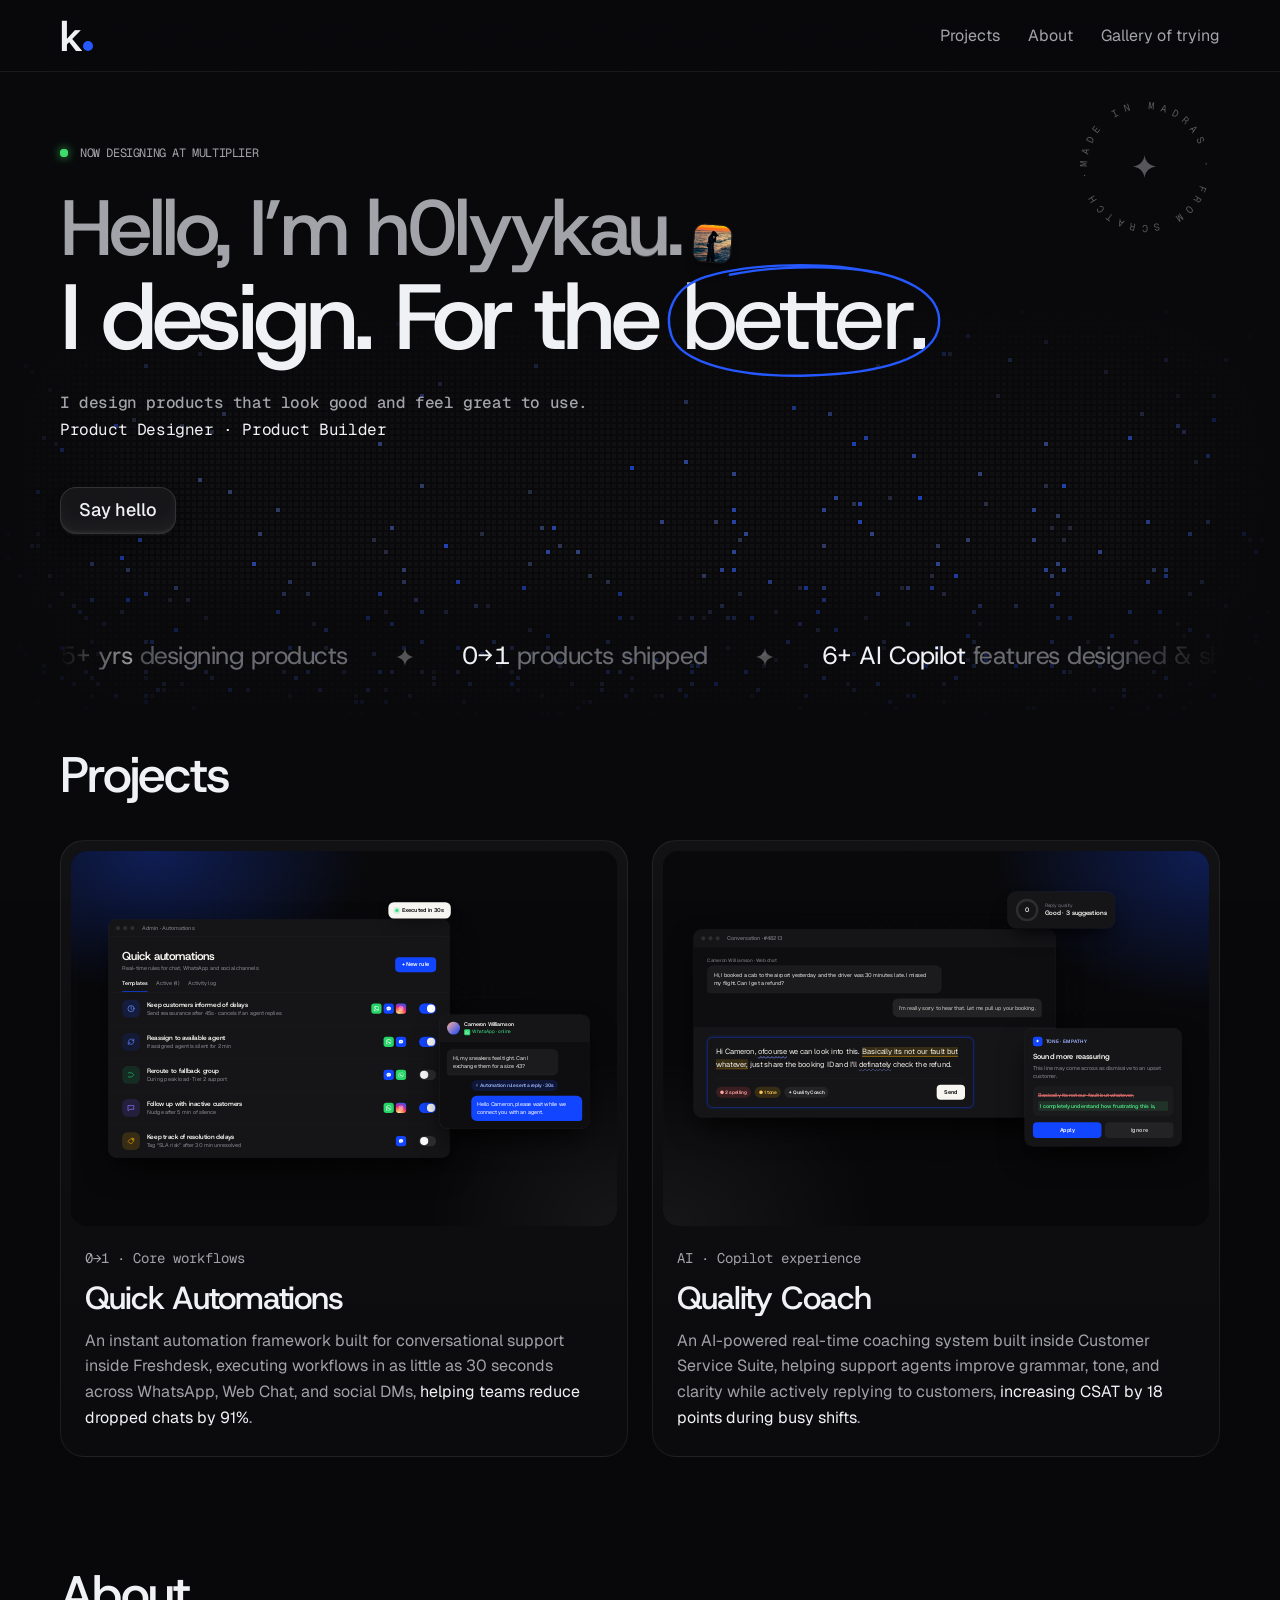
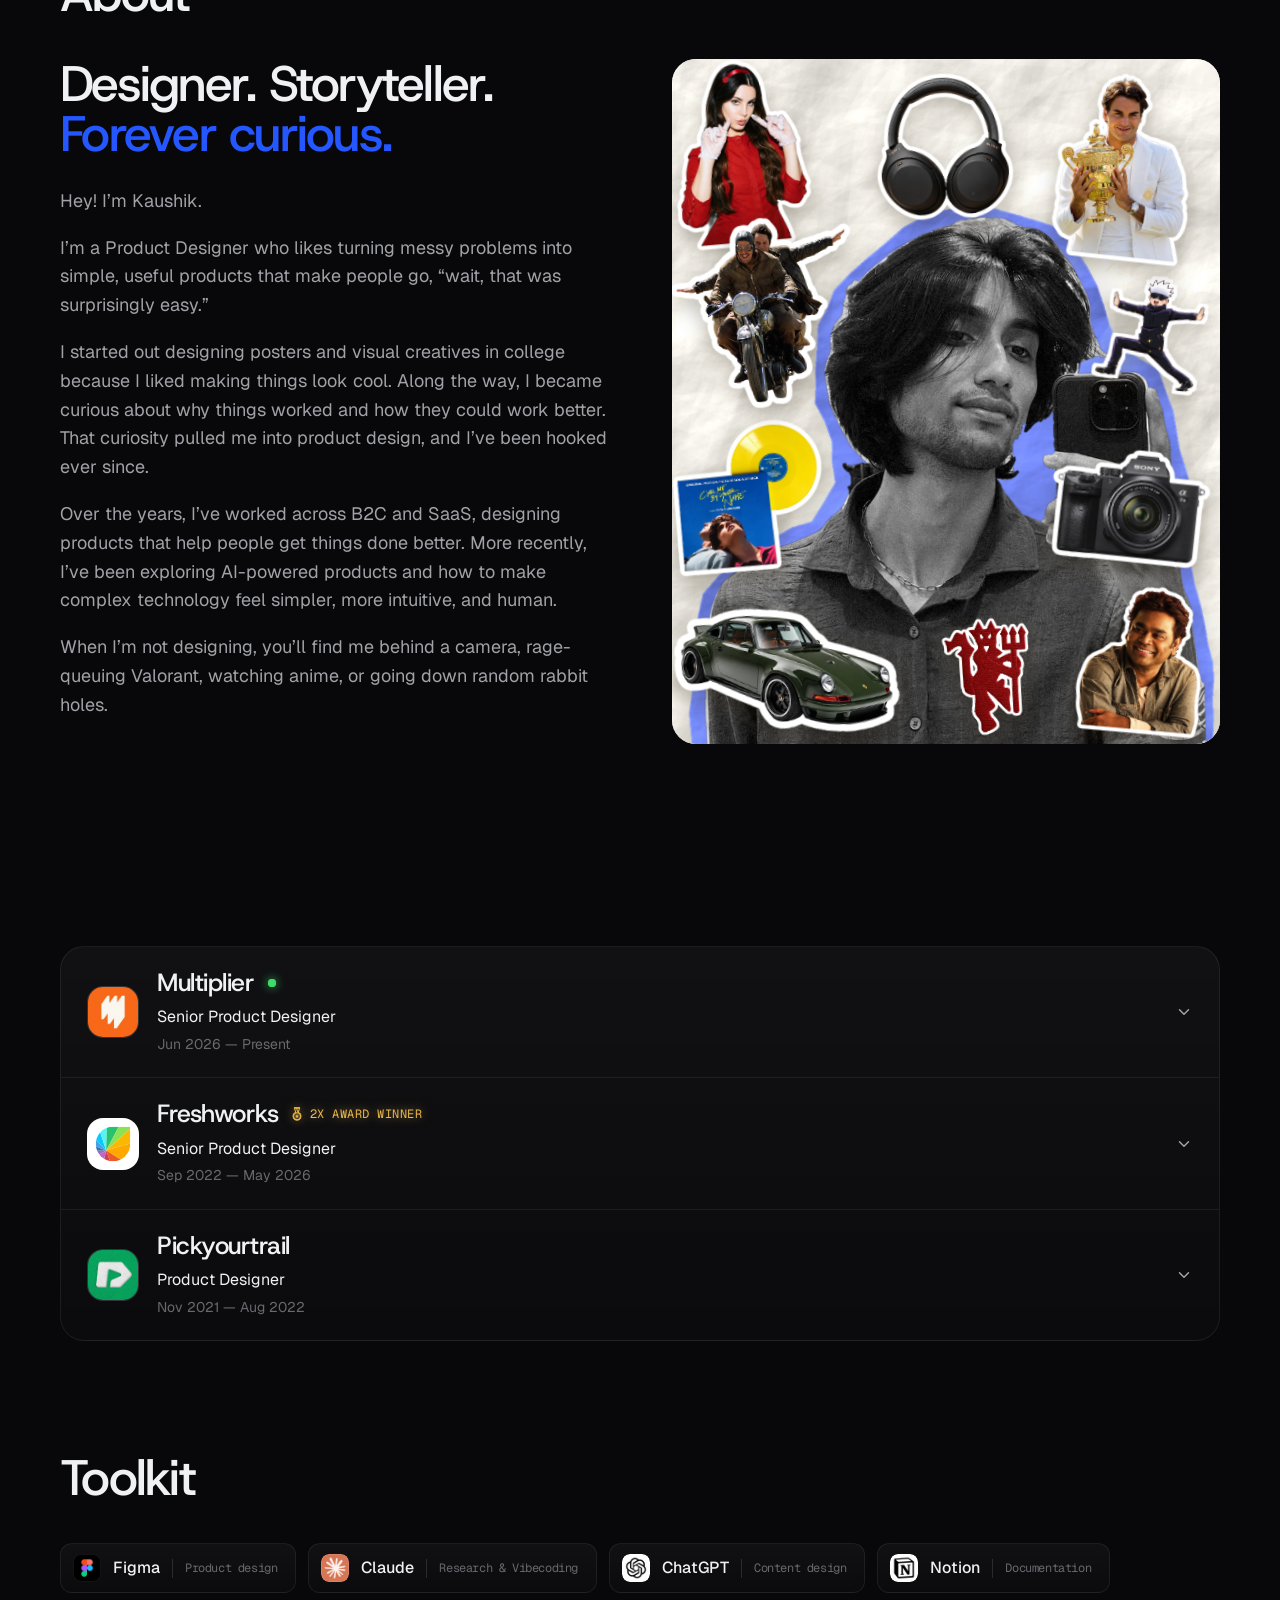
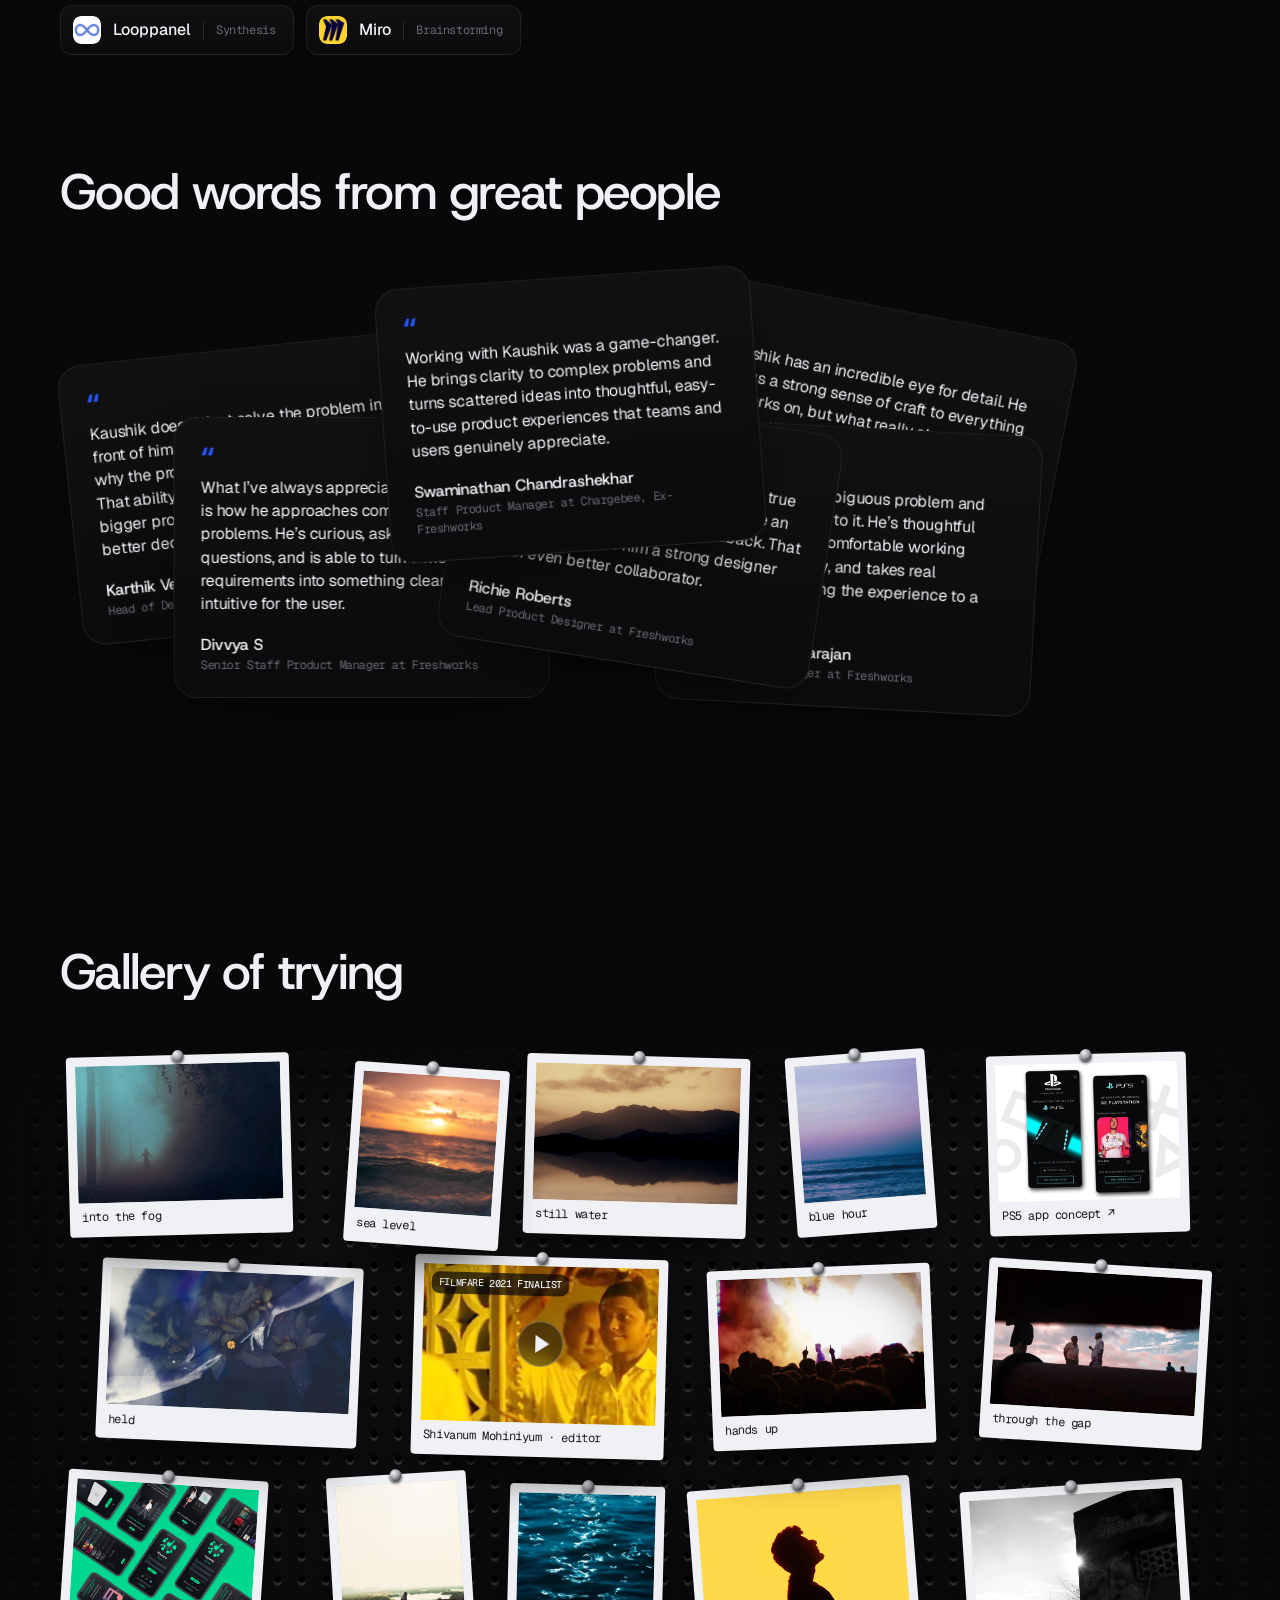
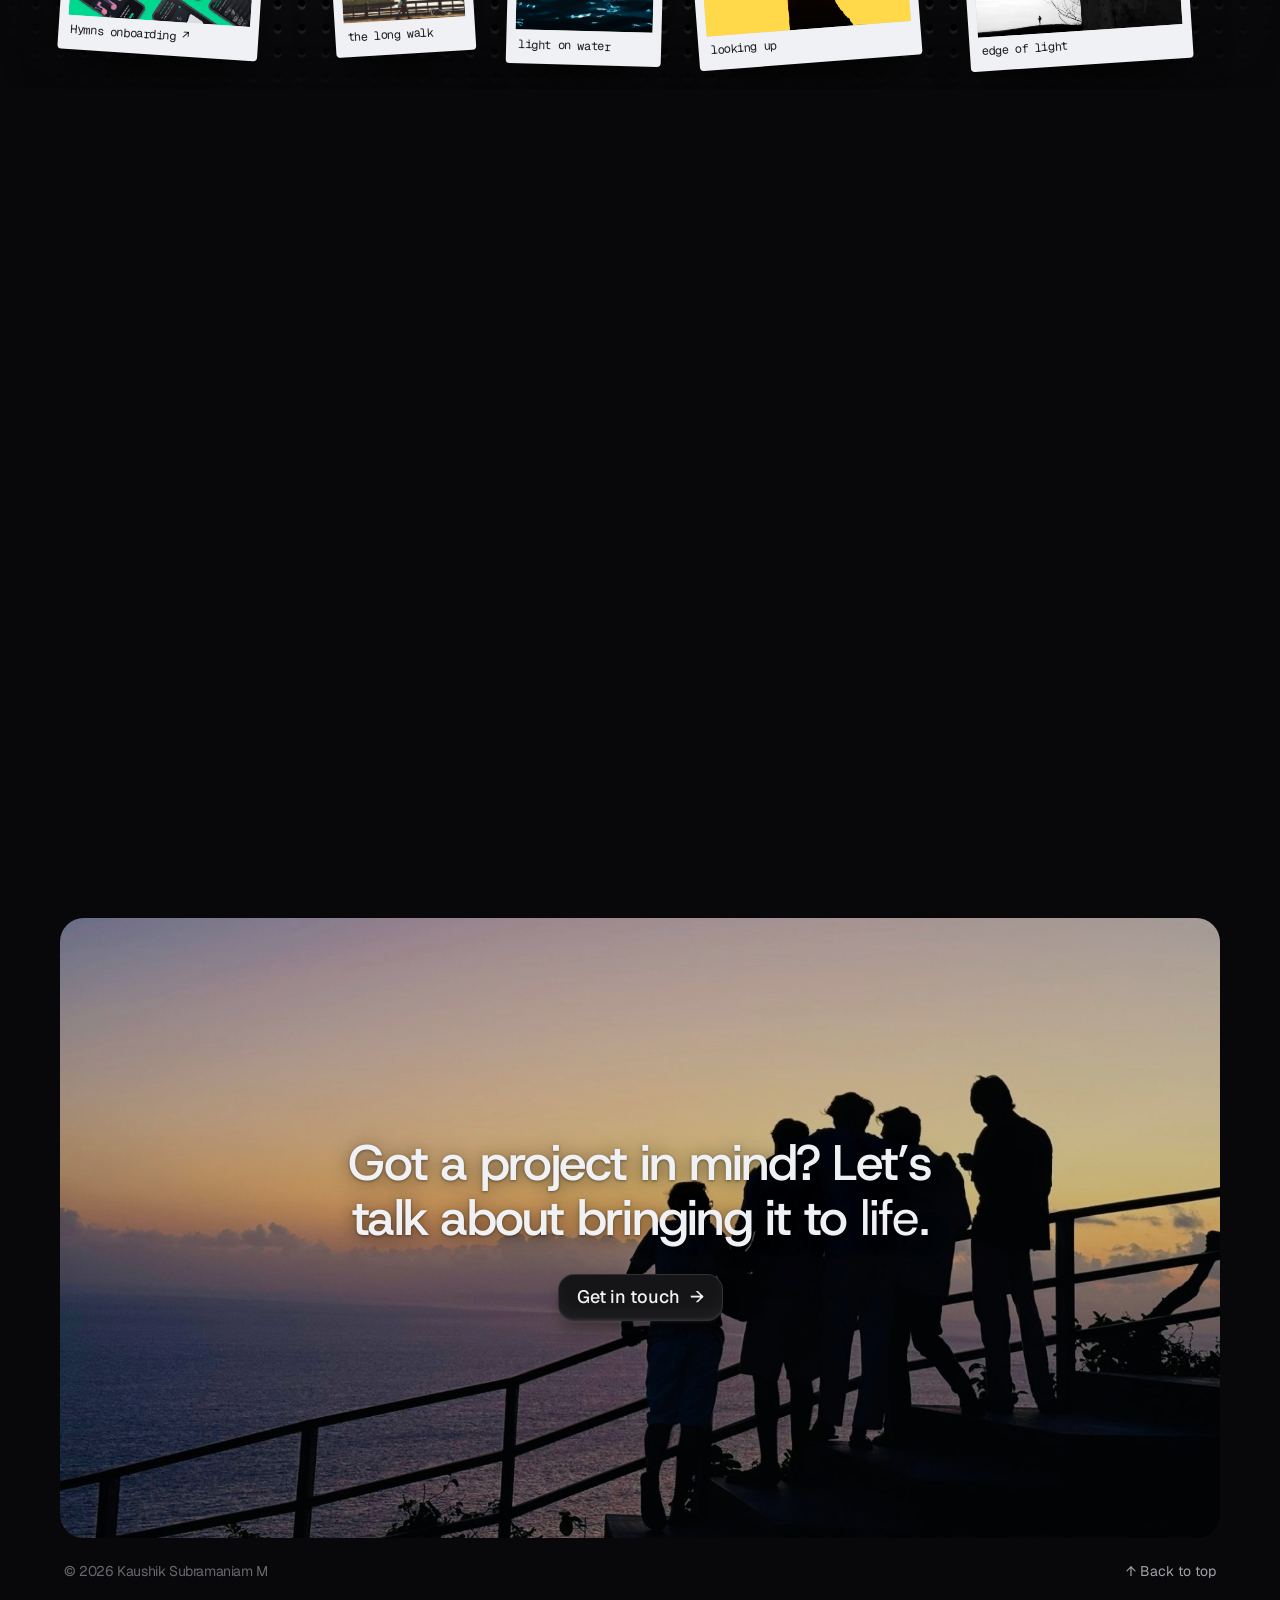
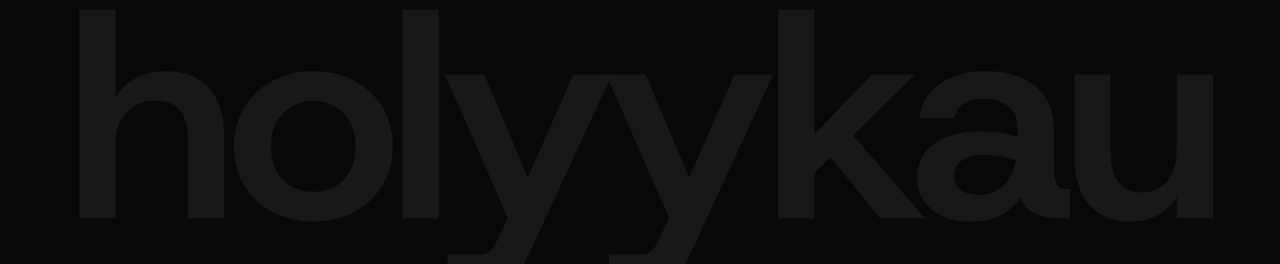
==== index.html @ 86b5a5a5 "Hero: "Product Designer · Product Builder" Co-Authored-By: Claude Opus 5.5 <noreply@anthropic.com> C" ====
<!doctype html><html lang="en"><head>
<meta charset="utf-8"><meta name="viewport" content="width=device-width,initial-scale=1"><meta name="color-scheme" content="dark">
<link rel="preconnect" href="https://fonts.googleapis.com"><link rel="preconnect" href="https://fonts.gstatic.com" crossorigin>
<link href="https://fonts.googleapis.com/css2?family=Host+Grotesk:ital,wght@0,300..800;1,300..800&family=Geist:wght@300..700&family=Geist+Mono:wght@400;500&family=Noto+Sans+Tamil:wght@500;600&display=swap" rel="stylesheet" media="print" onload="this.media='all'">
<link href="https://fonts.googleapis.com/css2?family=Oi&text=%E0%AE%B5%E0%AE%A3%E0%AE%95%E0%AF%8D%E0%AE%95%E0%AE%AE%E0%AF%8D&display=swap" rel="stylesheet" media="print" onload="this.media='all'">
<link href="https://fonts.googleapis.com/css2?family=Noto+Sans+JP:wght@500&text=%E3%81%93%E3%82%93%E3%81%AB%E3%81%A1%E3%81%AF&display=swap" rel="stylesheet" media="print" onload="this.media='all'">
<title>Kaushik Subramaniam · Product Designer</title>
<meta name="description" content="Kaushik Subramaniam, Senior Product Designer at Multiplier. I design for the better. Photographer on the side.">
<link rel="stylesheet" href="styles.css"></head><body>
<!--loader--><div class="loader" aria-hidden="true"><div class="lw"><i></i><span class="words"><span>Hello</span><span lang="fr">Bonjour</span><span lang="es">Hola</span><span lang="it">Ciao</span><span lang="ja">こんにちは</span><span lang="ta">வணக்கம்</span></span></div></div><!--/loader-->
<div class="shell">
<header class="nav"><div class="in"><a class="brand" href="index.html" aria-label="Kaushik, back to home"><span class="bk">k</span><span class="bd" aria-hidden="true"></span></a><nav class="links"><a href="index.html#work">Projects</a><a href="index.html#about">About</a><a href="#trying">Gallery of trying</a></nav></div></header>
<main>
<section class="art" style="padding-top:72px">
  <canvas class="led" aria-hidden="true"></canvas>
  <div class="badge" aria-hidden="true"><svg viewBox="0 0 150 150"><defs><path id="c" d="M75,75 m-58,0 a58,58 0 1,1 116,0 a58,58 0 1,1 -116,0"/></defs><text><textPath href="#c" textLength="358" lengthAdjust="spacing">made in madras · from scratch · </textPath></text></svg><span class="star"><svg class="i-star" viewBox="0 0 24 24" aria-hidden="true"><path d="M12 0C12.6 6.6 17.4 11.4 24 12 17.4 12.6 12.6 17.4 12 24 11.4 17.4 6.6 12.6 0 12 6.6 11.4 11.4 6.6 12 0Z"/></svg></span></div>
  <div class="mono rv nowat" style="margin-bottom:28px;display:flex;align-items:center;gap:10px"><span class="hero" style="all:unset"><span class="livedot" aria-hidden="true"><i></i></span></span>Now designing at Multiplier</div>
  <h1 class="rv"><span>Hello, I’m <x-slot class="slot" data-alt="h0lyykau">Kaushik</x-slot>.<a class="me-link" href="#about" aria-label="About Kaushik"><img class="me" src="assets/me-sq.jpg" alt="Kaushik photographing a sunset at the beach" width="120" height="120"></a></span><span class="l2">I design. For the <em>better.<svg class="loop" viewBox="0 0 300 120" preserveAspectRatio="none" aria-hidden="true"><path class="lp" d="M226 14 C 180 4, 96 4, 46 18 C 12 28, 2 52, 10 74 C 20 100, 80 114, 156 112 C 232 110, 290 96, 294 64 C 298 34, 256 14, 196 10 C 150 7, 104 10, 72 16" fill="none" stroke="#2457FF" stroke-width="2.4" stroke-linecap="round" vector-effect="non-scaling-stroke"/></svg></em></span></h1>
  <div class="blurb rv"><p>I design products that look good and feel great to use.<br><b>Product Designer · Product Builder</b></p>
  <div class="cta"><span class="snake-wrap"><a class="btn primary" href="https://mail.google.com/mail/?view=cm&amp;fs=1&amp;to=kaushiksubramaniam6@gmail.com" target="_blank" rel="noopener" data-snake="always up for good conversations ☕️ ">Say hello</a></span></div></div>
</section>
<div class="marq" aria-hidden="true"><div><span><i>5+ yrs</i> designing products</span><b><svg class="i-star" viewBox="0 0 24 24" aria-hidden="true"><path d="M12 0C12.6 6.6 17.4 11.4 24 12 17.4 12.6 12.6 17.4 12 24 11.4 17.4 6.6 12.6 0 12 6.6 11.4 11.4 6.6 12 0Z"/></svg></b><span><i>0→1</i> products shipped</span><b><svg class="i-star" viewBox="0 0 24 24" aria-hidden="true"><path d="M12 0C12.6 6.6 17.4 11.4 24 12 17.4 12.6 12.6 17.4 12 24 11.4 17.4 6.6 12.6 0 12 6.6 11.4 11.4 6.6 12 0Z"/></svg></b><span><i>6+ AI Copilot</i> features designed &amp; shipped</span><b><svg class="i-star" viewBox="0 0 24 24" aria-hidden="true"><path d="M12 0C12.6 6.6 17.4 11.4 24 12 17.4 12.6 12.6 17.4 12 24 11.4 17.4 6.6 12.6 0 12 6.6 11.4 11.4 6.6 12 0Z"/></svg></b><span><i>Human-centered</i> product design</span><b><svg class="i-star" viewBox="0 0 24 24" aria-hidden="true"><path d="M12 0C12.6 6.6 17.4 11.4 24 12 17.4 12.6 12.6 17.4 12 24 11.4 17.4 6.6 12.6 0 12 6.6 11.4 11.4 6.6 12 0Z"/></svg></b><span><i>AI-powered</i> experiences</span><b><svg class="i-star" viewBox="0 0 24 24" aria-hidden="true"><path d="M12 0C12.6 6.6 17.4 11.4 24 12 17.4 12.6 12.6 17.4 12 24 11.4 17.4 6.6 12.6 0 12 6.6 11.4 11.4 6.6 12 0Z"/></svg></b><span><i>B2B SaaS &amp; B2C</i> products</span><b><svg class="i-star" viewBox="0 0 24 24" aria-hidden="true"><path d="M12 0C12.6 6.6 17.4 11.4 24 12 17.4 12.6 12.6 17.4 12 24 11.4 17.4 6.6 12.6 0 12 6.6 11.4 11.4 6.6 12 0Z"/></svg></b><span><i>2× recognised</i> for exceptional work</span><b><svg class="i-star" viewBox="0 0 24 24" aria-hidden="true"><path d="M12 0C12.6 6.6 17.4 11.4 24 12 17.4 12.6 12.6 17.4 12 24 11.4 17.4 6.6 12.6 0 12 6.6 11.4 11.4 6.6 12 0Z"/></svg></b><span><i>5+ yrs</i> designing products</span><b><svg class="i-star" viewBox="0 0 24 24" aria-hidden="true"><path d="M12 0C12.6 6.6 17.4 11.4 24 12 17.4 12.6 12.6 17.4 12 24 11.4 17.4 6.6 12.6 0 12 6.6 11.4 11.4 6.6 12 0Z"/></svg></b><span><i>0→1</i> products shipped</span><b><svg class="i-star" viewBox="0 0 24 24" aria-hidden="true"><path d="M12 0C12.6 6.6 17.4 11.4 24 12 17.4 12.6 12.6 17.4 12 24 11.4 17.4 6.6 12.6 0 12 6.6 11.4 11.4 6.6 12 0Z"/></svg></b><span><i>6+ AI Copilot</i> features designed &amp; shipped</span><b><svg class="i-star" viewBox="0 0 24 24" aria-hidden="true"><path d="M12 0C12.6 6.6 17.4 11.4 24 12 17.4 12.6 12.6 17.4 12 24 11.4 17.4 6.6 12.6 0 12 6.6 11.4 11.4 6.6 12 0Z"/></svg></b><span><i>Human-centered</i> product design</span><b><svg class="i-star" viewBox="0 0 24 24" aria-hidden="true"><path d="M12 0C12.6 6.6 17.4 11.4 24 12 17.4 12.6 12.6 17.4 12 24 11.4 17.4 6.6 12.6 0 12 6.6 11.4 11.4 6.6 12 0Z"/></svg></b><span><i>AI-powered</i> experiences</span><b><svg class="i-star" viewBox="0 0 24 24" aria-hidden="true"><path d="M12 0C12.6 6.6 17.4 11.4 24 12 17.4 12.6 12.6 17.4 12 24 11.4 17.4 6.6 12.6 0 12 6.6 11.4 11.4 6.6 12 0Z"/></svg></b><span><i>B2B SaaS &amp; B2C</i> products</span><b><svg class="i-star" viewBox="0 0 24 24" aria-hidden="true"><path d="M12 0C12.6 6.6 17.4 11.4 24 12 17.4 12.6 12.6 17.4 12 24 11.4 17.4 6.6 12.6 0 12 6.6 11.4 11.4 6.6 12 0Z"/></svg></b><span><i>2× recognised</i> for exceptional work</span><b><svg class="i-star" viewBox="0 0 24 24" aria-hidden="true"><path d="M12 0C12.6 6.6 17.4 11.4 24 12 17.4 12.6 12.6 17.4 12 24 11.4 17.4 6.6 12.6 0 12 6.6 11.4 11.4 6.6 12 0Z"/></svg></b></div></div>

<section id="work">
  <div class="lab rv"><h2>Projects</h2></div>
  <div class="work">
    <a class="pc rv" href="work/quick-automations.html">
      <span class="pc-img"><span class="cv cv-qa" role="img" aria-label="Quick Automations: an automation switches on and replies to a WhatsApp customer in 30 seconds"><span class="cv-st"><span class="cv-dots"></span><span class="cv-win cv-main"><span class="cv-tb"><i></i><i></i><i></i><em>Admin · Automations</em></span><span class="cv-hd"><span><b class="cv-h1">Quick automations</b><small>Real-time rules for chat, WhatsApp and social channels</small></span><span class="cv-btn">+ New rule</span></span><span class="cv-tabs"><b>Templates</b><em>Active (4)</em><em>Activity log</em></span><span class="cv-row" style="--i:0"><span class="cv-ic" style="background:rgba(var(--cv-blue-41-rgb),var(--o16))"><svg viewBox="0 0 24 24" fill="none" stroke="#6f8cff" stroke-width="2" stroke-linecap="round" stroke-linejoin="round"><circle cx="12" cy="12" r="9"/><path d="M12 7v5l3 2"/></svg></span><span class="cv-t"><b>Keep customers informed of delays</b><small>Send reassurance after 45s · cancels if an agent replies</small></span><span class="cv-ch"><i style="background:var(--cv-green-75)"><svg viewBox="0 0 24 24" fill="#fff"><path d="M17.472 14.382c-.297-.149-1.758-.867-2.03-.967-.273-.099-.471-.148-.67.15-.197.297-.767.966-.94 1.164-.173.199-.347.223-.644.075-.297-.15-1.255-.463-2.39-1.475-.883-.788-1.48-1.761-1.653-2.059-.173-.297-.018-.458.13-.606.134-.133.298-.347.446-.52.149-.174.198-.298.298-.497.099-.198.05-.371-.025-.52-.075-.149-.669-1.612-.916-2.207-.242-.579-.487-.5-.669-.51-.173-.008-.371-.01-.57-.01-.198 0-.52.074-.792.372-.272.297-1.04 1.016-1.04 2.479 0 1.462 1.065 2.875 1.213 3.074.149.198 2.096 3.2 5.077 4.487.709.306 1.262.489 1.694.625.712.227 1.36.195 1.871.118.571-.085 1.758-.719 2.006-1.413.248-.694.248-1.289.173-1.413-.074-.124-.272-.198-.57-.347m-5.421 7.403h-.004a9.87 9.87 0 0 1-5.031-1.378l-.361-.214-3.741.982.998-3.648-.235-.374a9.86 9.86 0 0 1-1.51-5.26c.001-5.45 4.436-9.884 9.888-9.884 2.64 0 5.122 1.03 6.988 2.898a9.825 9.825 0 0 1 2.893 6.994c-.003 5.45-4.437 9.884-9.885 9.884m8.413-18.297A11.815 11.815 0 0 0 12.05 0C5.495 0 .16 5.335.157 11.892c0 2.096.547 4.142 1.588 5.945L.057 24l6.305-1.654a11.882 11.882 0 0 0 5.683 1.448h.005c6.554 0 11.89-5.335 11.893-11.893a11.821 11.821 0 0 0-3.48-8.413Z"/></svg></i><i style="background:var(--cv-blue-41)"><svg viewBox="0 0 24 24" fill="#fff"><path d="M12 3C6.5 3 2 6.8 2 11.5c0 2.5 1.3 4.8 3.4 6.3L4.6 21l3.8-1.9c1.1.3 2.3.5 3.6.5 5.5 0 10-3.8 10-8.6S17.5 3 12 3Z"/><circle cx="8" cy="11.5" r="1.3" fill="#1245ff"/><circle cx="12" cy="11.5" r="1.3" fill="#1245ff"/><circle cx="16" cy="11.5" r="1.3" fill="#1245ff"/></svg></i><i style="background:var(--cv-instagram)"><svg viewBox="0 0 24 24" fill="none" stroke="#fff" stroke-width="2.2"><rect x="3.5" y="3.5" width="17" height="17" rx="5"/><circle cx="12" cy="12" r="4"/><circle cx="17.3" cy="6.7" r="1.1" fill="#fff" stroke="none"/></svg></i></span><span class="cv-sw go"></span></span><span class="cv-row" style="--i:1"><span class="cv-ic" style="background:rgba(var(--cv-blue-41-rgb),var(--o12))"><svg viewBox="0 0 24 24" fill="none" stroke="#5b7cff" stroke-width="2" stroke-linecap="round" stroke-linejoin="round"><path d="M4 12a8 8 0 0 1 14-5l2 2M20 12a8 8 0 0 1-14 5l-2-2"/><path d="M20 4v5h-5M4 20v-5h5"/></svg></span><span class="cv-t"><b>Reassign to available agent</b><small>If assigned agent is silent for 2 min</small></span><span class="cv-ch"><i style="background:var(--cv-green-75)"><svg viewBox="0 0 24 24" fill="#fff"><path d="M17.472 14.382c-.297-.149-1.758-.867-2.03-.967-.273-.099-.471-.148-.67.15-.197.297-.767.966-.94 1.164-.173.199-.347.223-.644.075-.297-.15-1.255-.463-2.39-1.475-.883-.788-1.48-1.761-1.653-2.059-.173-.297-.018-.458.13-.606.134-.133.298-.347.446-.52.149-.174.198-.298.298-.497.099-.198.05-.371-.025-.52-.075-.149-.669-1.612-.916-2.207-.242-.579-.487-.5-.669-.51-.173-.008-.371-.01-.57-.01-.198 0-.52.074-.792.372-.272.297-1.04 1.016-1.04 2.479 0 1.462 1.065 2.875 1.213 3.074.149.198 2.096 3.2 5.077 4.487.709.306 1.262.489 1.694.625.712.227 1.36.195 1.871.118.571-.085 1.758-.719 2.006-1.413.248-.694.248-1.289.173-1.413-.074-.124-.272-.198-.57-.347m-5.421 7.403h-.004a9.87 9.87 0 0 1-5.031-1.378l-.361-.214-3.741.982.998-3.648-.235-.374a9.86 9.86 0 0 1-1.51-5.26c.001-5.45 4.436-9.884 9.888-9.884 2.64 0 5.122 1.03 6.988 2.898a9.825 9.825 0 0 1 2.893 6.994c-.003 5.45-4.437 9.884-9.885 9.884m8.413-18.297A11.815 11.815 0 0 0 12.05 0C5.495 0 .16 5.335.157 11.892c0 2.096.547 4.142 1.588 5.945L.057 24l6.305-1.654a11.882 11.882 0 0 0 5.683 1.448h.005c6.554 0 11.89-5.335 11.893-11.893a11.821 11.821 0 0 0-3.48-8.413Z"/></svg></i><i style="background:var(--cv-blue-41)"><svg viewBox="0 0 24 24" fill="#fff"><path d="M12 3C6.5 3 2 6.8 2 11.5c0 2.5 1.3 4.8 3.4 6.3L4.6 21l3.8-1.9c1.1.3 2.3.5 3.6.5 5.5 0 10-3.8 10-8.6S17.5 3 12 3Z"/><circle cx="8" cy="11.5" r="1.3" fill="#1245ff"/><circle cx="12" cy="11.5" r="1.3" fill="#1245ff"/><circle cx="16" cy="11.5" r="1.3" fill="#1245ff"/></svg></i></span><span class="cv-sw "></span></span><span class="cv-row" style="--i:2"><span class="cv-ic" style="background:rgba(var(--cv-green-58-rgb),var(--o16))"><svg viewBox="0 0 24 24" fill="none" stroke="#22b573" stroke-width="2" stroke-linecap="round" stroke-linejoin="round"><path d="M4 6h10l6 6-6 6H4"/></svg></span><span class="cv-t"><b>Reroute to fallback group</b><small>During peak load · Tier 2 support</small></span><span class="cv-ch"><i style="background:var(--cv-blue-41)"><svg viewBox="0 0 24 24" fill="#fff"><path d="M12 3C6.5 3 2 6.8 2 11.5c0 2.5 1.3 4.8 3.4 6.3L4.6 21l3.8-1.9c1.1.3 2.3.5 3.6.5 5.5 0 10-3.8 10-8.6S17.5 3 12 3Z"/><circle cx="8" cy="11.5" r="1.3" fill="#1245ff"/><circle cx="12" cy="11.5" r="1.3" fill="#1245ff"/><circle cx="16" cy="11.5" r="1.3" fill="#1245ff"/></svg></i><i style="background:var(--cv-green-75)"><svg viewBox="0 0 24 24" fill="#fff"><path d="M17.472 14.382c-.297-.149-1.758-.867-2.03-.967-.273-.099-.471-.148-.67.15-.197.297-.767.966-.94 1.164-.173.199-.347.223-.644.075-.297-.15-1.255-.463-2.39-1.475-.883-.788-1.48-1.761-1.653-2.059-.173-.297-.018-.458.13-.606.134-.133.298-.347.446-.52.149-.174.198-.298.298-.497.099-.198.05-.371-.025-.52-.075-.149-.669-1.612-.916-2.207-.242-.579-.487-.5-.669-.51-.173-.008-.371-.01-.57-.01-.198 0-.52.074-.792.372-.272.297-1.04 1.016-1.04 2.479 0 1.462 1.065 2.875 1.213 3.074.149.198 2.096 3.2 5.077 4.487.709.306 1.262.489 1.694.625.712.227 1.36.195 1.871.118.571-.085 1.758-.719 2.006-1.413.248-.694.248-1.289.173-1.413-.074-.124-.272-.198-.57-.347m-5.421 7.403h-.004a9.87 9.87 0 0 1-5.031-1.378l-.361-.214-3.741.982.998-3.648-.235-.374a9.86 9.86 0 0 1-1.51-5.26c.001-5.45 4.436-9.884 9.888-9.884 2.64 0 5.122 1.03 6.988 2.898a9.825 9.825 0 0 1 2.893 6.994c-.003 5.45-4.437 9.884-9.885 9.884m8.413-18.297A11.815 11.815 0 0 0 12.05 0C5.495 0 .16 5.335.157 11.892c0 2.096.547 4.142 1.588 5.945L.057 24l6.305-1.654a11.882 11.882 0 0 0 5.683 1.448h.005c6.554 0 11.89-5.335 11.893-11.893a11.821 11.821 0 0 0-3.48-8.413Z"/></svg></i></span><span class="cv-sw off"></span></span><span class="cv-row" style="--i:3"><span class="cv-ic" style="background:rgba(var(--cv-violet-45-rgb),var(--o16))"><svg viewBox="0 0 24 24" fill="none" stroke="#8b78ff" stroke-width="2" stroke-linecap="round" stroke-linejoin="round"><path d="M4 5h16v11H8l-4 4z"/></svg></span><span class="cv-t"><b>Follow up with inactive customers</b><small>Nudge after 5 min of silence</small></span><span class="cv-ch"><i style="background:var(--cv-green-75)"><svg viewBox="0 0 24 24" fill="#fff"><path d="M17.472 14.382c-.297-.149-1.758-.867-2.03-.967-.273-.099-.471-.148-.67.15-.197.297-.767.966-.94 1.164-.173.199-.347.223-.644.075-.297-.15-1.255-.463-2.39-1.475-.883-.788-1.48-1.761-1.653-2.059-.173-.297-.018-.458.13-.606.134-.133.298-.347.446-.52.149-.174.198-.298.298-.497.099-.198.05-.371-.025-.52-.075-.149-.669-1.612-.916-2.207-.242-.579-.487-.5-.669-.51-.173-.008-.371-.01-.57-.01-.198 0-.52.074-.792.372-.272.297-1.04 1.016-1.04 2.479 0 1.462 1.065 2.875 1.213 3.074.149.198 2.096 3.2 5.077 4.487.709.306 1.262.489 1.694.625.712.227 1.36.195 1.871.118.571-.085 1.758-.719 2.006-1.413.248-.694.248-1.289.173-1.413-.074-.124-.272-.198-.57-.347m-5.421 7.403h-.004a9.87 9.87 0 0 1-5.031-1.378l-.361-.214-3.741.982.998-3.648-.235-.374a9.86 9.86 0 0 1-1.51-5.26c.001-5.45 4.436-9.884 9.888-9.884 2.64 0 5.122 1.03 6.988 2.898a9.825 9.825 0 0 1 2.893 6.994c-.003 5.45-4.437 9.884-9.885 9.884m8.413-18.297A11.815 11.815 0 0 0 12.05 0C5.495 0 .16 5.335.157 11.892c0 2.096.547 4.142 1.588 5.945L.057 24l6.305-1.654a11.882 11.882 0 0 0 5.683 1.448h.005c6.554 0 11.89-5.335 11.893-11.893a11.821 11.821 0 0 0-3.48-8.413Z"/></svg></i><i style="background:var(--cv-instagram)"><svg viewBox="0 0 24 24" fill="none" stroke="#fff" stroke-width="2.2"><rect x="3.5" y="3.5" width="17" height="17" rx="5"/><circle cx="12" cy="12" r="4"/><circle cx="17.3" cy="6.7" r="1.1" fill="#fff" stroke="none"/></svg></i></span><span class="cv-sw "></span></span><span class="cv-row" style="--i:4"><span class="cv-ic" style="background:rgba(var(--cv-amber-71-rgb),var(--o16))"><svg viewBox="0 0 24 24" fill="none" stroke="#e5a100" stroke-width="2" stroke-linecap="round" stroke-linejoin="round"><path d="M4 12l8-8h8v8l-8 8z"/><circle cx="16" cy="8" r="1.5"/></svg></span><span class="cv-t"><b>Keep track of resolution delays</b><small>Tag “SLA risk” after 30 min unresolved</small></span><span class="cv-ch"><i style="background:var(--cv-blue-41)"><svg viewBox="0 0 24 24" fill="#fff"><path d="M12 3C6.5 3 2 6.8 2 11.5c0 2.5 1.3 4.8 3.4 6.3L4.6 21l3.8-1.9c1.1.3 2.3.5 3.6.5 5.5 0 10-3.8 10-8.6S17.5 3 12 3Z"/><circle cx="8" cy="11.5" r="1.3" fill="#1245ff"/><circle cx="12" cy="11.5" r="1.3" fill="#1245ff"/><circle cx="16" cy="11.5" r="1.3" fill="#1245ff"/></svg></i></span><span class="cv-sw off"></span></span></span><span class="cv-win cv-chat"><span class="cv-chh"><span class="cv-av"></span><span><b>Cameron Williamson</b><small><i class="cv-wa"><svg viewBox="0 0 24 24" fill="#fff"><path d="M17.472 14.382c-.297-.149-1.758-.867-2.03-.967-.273-.099-.471-.148-.67.15-.197.297-.767.966-.94 1.164-.173.199-.347.223-.644.075-.297-.15-1.255-.463-2.39-1.475-.883-.788-1.48-1.761-1.653-2.059-.173-.297-.018-.458.13-.606.134-.133.298-.347.446-.52.149-.174.198-.298.298-.497.099-.198.05-.371-.025-.52-.075-.149-.669-1.612-.916-2.207-.242-.579-.487-.5-.669-.51-.173-.008-.371-.01-.57-.01-.198 0-.52.074-.792.372-.272.297-1.04 1.016-1.04 2.479 0 1.462 1.065 2.875 1.213 3.074.149.198 2.096 3.2 5.077 4.487.709.306 1.262.489 1.694.625.712.227 1.36.195 1.871.118.571-.085 1.758-.719 2.006-1.413.248-.694.248-1.289.173-1.413-.074-.124-.272-.198-.57-.347m-5.421 7.403h-.004a9.87 9.87 0 0 1-5.031-1.378l-.361-.214-3.741.982.998-3.648-.235-.374a9.86 9.86 0 0 1-1.51-5.26c.001-5.45 4.436-9.884 9.888-9.884 2.64 0 5.122 1.03 6.988 2.898a9.825 9.825 0 0 1 2.893 6.994c-.003 5.45-4.437 9.884-9.885 9.884m8.413-18.297A11.815 11.815 0 0 0 12.05 0C5.495 0 .16 5.335.157 11.892c0 2.096.547 4.142 1.588 5.945L.057 24l6.305-1.654a11.882 11.882 0 0 0 5.683 1.448h.005c6.554 0 11.89-5.335 11.893-11.893a11.821 11.821 0 0 0-3.48-8.413Z"/></svg></i>WhatsApp · online</small></span></span><span class="cv-msgs"><span class="cv-m c">Hi, my sneakers feel tight. Can I exchange them for a size 43?</span><span class="cv-sys">⚡ Automation rule sent a reply · 30s</span><span class="cv-m a">Hello Cameron, please wait while we connect you with an agent.</span></span></span><span class="cv-timer"><i></i>Executed in 30s</span></span></span></span>
      <span class="pc-body">
        <span class="pc-sub">0→1 · Core workflows</span><h3>Quick Automations</h3><p>An instant automation framework built for conversational support inside Freshdesk, executing workflows in as little as 30 seconds across WhatsApp, Web Chat, and social DMs, <b class="pc-met">helping teams reduce dropped chats by 91%</b>.</p></span>
    </a>
    <a class="pc rv" href="work/quality-coach.html">
      <span class="pc-img"><span class="cv cv-qc" role="img" aria-label="Quality Coach: a reply is checked as it is typed, and a tone suggestion is applied"><span class="cv-st"><span class="cv-dots"></span><span class="cv-win cv-main"><span class="cv-tb"><i></i><i></i><i></i><em>Conversation · #48213</em></span><span class="cv-conv"><span><span class="cv-who">Cameron Williamson · Web chat</span><span class="cv-m c">Hi, I booked a cab to the airport yesterday and the driver was 30 minutes late. I missed my flight. Can I get a refund?</span></span><span class="cv-m a">I'm really sorry to hear that. Let me pull up your booking.</span></span><span class="cv-comp"><span class="cv-box"><span class="cv-txt">Hi Cameron, <span class="cv-g">ofcourse</span> we can look into this. <span class="cv-tn"><span class="old">Basically its not our fault but whatever,</span><span class="new">I completely understand how frustrating this is,</span></span> just share the booking ID and I'll <span class="cv-g">definately</span> check the refund.</span><span class="cv-bar"><span class="cv-pill sp">● 2 spelling</span><span class="cv-pill tone">● 1 tone</span><span class="cv-pill qc">✦ Quality Coach</span><span class="cv-send">Send</span></span></span></span></span><span class="cv-win cv-pop"><span class="cv-k"><i>✦</i>Tone · Empathy</span><b class="cv-h3">Sound more reassuring</b><small>This line may come across as dismissive to an upset customer.</small><span class="cv-diff"><s>Basically its not our fault but whatever,</s><b>I completely understand how frustrating this is,</b></span><span class="cv-acts"><span class="cv-apply">Apply</span><span>Ignore</span></span></span><span class="cv-score"><span class="cv-ring"><b>82</b></span><span><small>Reply quality</small><strong>Good · 3 suggestions</strong></span></span></span></span></span>
      <span class="pc-body">
        <span class="pc-sub">AI · Copilot experience</span><h3>Quality Coach</h3><p>An AI-powered real-time coaching system built inside Customer Service Suite, helping support agents improve grammar, tone, and clarity while actively replying to customers, <b class="pc-met">increasing CSAT by 18 points during busy shifts</b>.</p></span>
    </a>
  </div>
</section>

<section id="about">
  <div class="lab rv"><h2>About</h2></div>
  <div class="split">
    <div class="about rv">
      <h3 class="ah">Designer. Storyteller.<br><span>Forever curious.</span></h3>
      <p>Hey! I’m Kaushik.</p>
      <p>I’m a Product Designer who likes turning messy problems into simple, useful products that make people go, <span class="hl">“wait, that was surprisingly easy.”</span></p>
      <p>I started out designing posters and visual creatives in college because I liked making things look cool. Along the way, I became curious about <b>why things worked and how they could work better</b>. That curiosity pulled me into product design, and I’ve been hooked ever since.</p>
      <p>Over the years, I’ve worked across B2C and SaaS, designing products that help people get things done better. More recently, I’ve been exploring AI-powered products and how to make complex technology feel simpler, more intuitive, and human.</p>
      <p>When I’m not designing, you’ll find me behind a camera, rage-queuing Valorant, watching anime, or going down random rabbit holes.</p>
    </div>
    <figure class="portrait cl rv" aria-label="A sticker board of things Kaushik likes"><img class="cl-paper" src="assets/about/paper.jpg" alt="" loading="lazy"><img class="cl-me" src="assets/about/me.png" alt="Kaushik, mirror selfie" loading="lazy"><span class="cl-s cl-cut" style="--x:69%;--y:57%;--w:29cqw;--r:6deg;--d:0.6s" title="Sony α7 III"><img src="assets/about/a7.webp" alt="Sony α7 III" loading="lazy"></span><span class="cl-s cl-cut" style="--x:0%;--y:0%;--w:25cqw;--r:-5deg;--d:0.0s" title="Lana Del Rey"><img src="assets/about/lana.webp" alt="Lana Del Rey" loading="lazy"></span><span class="cl-s cl-cut" style="--x:77.3%;--y:31.6%;--w:20cqw;--r:7deg;--d:1.3s" title="Jujutsu Kaisen · Gojo"><img src="assets/about/gojo.webp" alt="Jujutsu Kaisen · Gojo" loading="lazy"></span><span class="cl-s cl-cut" style="--x:70%;--y:2%;--w:25cqw;--r:6deg;--d:0.5s" title="Roger Federer · Wimbledon"><img src="assets/about/fed.webp" alt="Roger Federer · Wimbledon" loading="lazy"></span><span class="cl-s cl-cut" style="--x:0%;--y:53%;--w:28cqw;--r:-6deg;--d:0.9s" title="Call Me by Your Name · on vinyl"><img src="assets/about/vinyl.webp" alt="Call Me by Your Name · on vinyl" loading="lazy"></span><span class="cl-s cl-cut" style="--x:37%;--y:2%;--w:25cqw;--r:-4deg;--d:1.4s" title="Sony WH-1000XM4"><img src="assets/about/xm.webp" alt="Sony WH-1000XM4" loading="lazy"></span><span class="cl-s cl-cut" style="--x:0%;--y:23%;--w:34cqw;--r:-5deg;--d:1.6s" title="The Motorcycle Diaries"><img src="assets/about/md.webp" alt="The Motorcycle Diaries" loading="lazy"></span><span class="cl-s cl-cut" style="--x:0%;--y:80.4%;--w:42cqw;--r:4deg;--d:1.1s" title="Porsche 911 · Singer"><img src="assets/about/singer.webp" alt="Porsche 911 · Singer" loading="lazy"></span><span class="cl-s cl-cut" style="--x:49.7%;--y:81.65%;--w:16cqw;--r:-4deg;--d:1.9s" title="Manchester United"><img src="assets/about/mufc.webp" alt="Manchester United" loading="lazy"></span><span class="cl-s cl-cut" style="--x:74%;--y:76.75%;--w:23cqw;--r:5deg;--d:2.1s" title="A. R. Rahman"><img src="assets/about/arr.webp" alt="A. R. Rahman" loading="lazy"></span></figure>
  </div>
</section>

<section id="path">
  <div class="lab rv"><h2>Journey so far</h2></div>
  <div class="jr rv"><details class="jr-row"><summary><span class="co-logo" aria-hidden="true"><img src="assets/logo-multiplier.jpg" alt="" width="40" height="40"></span><span class="jr-t"><span class="jr-co"><b>Multiplier</b><span class="jr-now" role="img" aria-label="Now designing" title="Now designing"></span></span><span class="jr-role">Senior Product Designer</span><span class="jr-date">Jun 2026 — Present</span></span><svg class="chev" viewBox="0 0 24 24" width="18" height="18" fill="none" stroke="currentColor" stroke-width="2" stroke-linecap="round" stroke-linejoin="round" aria-hidden="true"><path d="m6 9 6 6 6-6"/></svg></summary><div class="jr-body"><ul><li>Sautéing veggies, something good’s simmering…</li></ul></div></details><details class="jr-row"><summary><span class="co-logo co-fw" aria-hidden="true"><svg viewBox="0 0 100 100" aria-hidden="true"><defs><clipPath id="fwleaf"><path d="M50 2H96a2 2 0 0 1 2 2V50A48 48 0 1 1 50 2Z"/></clipPath></defs><g clip-path="url(#fwleaf)"><path d="M31 68L-90.2 138.0L-109.0 68.0Z" fill="#9B69C3"/><path d="M31 68L-109.0 68.0L-98.8 15.6Z" fill="#3374B0"/><path d="M31 68L-98.8 15.6L-66.3 -32.7Z" fill="#45A1E9"/><path d="M31 68L-66.3 -32.7L-12.3 -65.1Z" fill="#0CC8FF"/><path d="M31 68L-12.3 -65.1L35.9 -71.9Z" fill="#58F4F4"/><path d="M31 68L35.9 -71.9L96.7 -55.6Z" fill="#28C26F"/><path d="M31 68L96.7 -55.6L135.0 -25.7Z" fill="#8CE154"/><path d="M31 68L135.0 -25.7L165.6 29.4Z" fill="#FBB800"/><path d="M31 68L165.6 29.4L149.7 142.2Z" fill="#FFA800"/><path d="M31 68L149.7 142.2L78.9 199.6Z" fill="#EB5B23"/><path d="M31 68L78.9 199.6L-2.9 203.8Z" fill="#D53E4E"/><path d="M31 68L-2.9 203.8L-90.2 138.0Z" fill="#BE66C6"/></g></svg></span><span class="jr-t"><span class="jr-co"><b>Freshworks</b><span class="jr-award" title="Exceptional Individual Performer (Q3 2023), Above and Beyond (Q3 2025)"><svg viewBox="0 0 16 16" aria-hidden="true"><path d="M5 1h6l-1.6 5.2A4.5 4.5 0 1 1 6.6 6.2Z" fill="none"/><circle cx="8" cy="10.5" r="4"/><path d="M8 8.4l.7 1.4 1.5.2-1.1 1 .3 1.5L8 11.8l-1.4.7.3-1.5-1.1-1 1.5-.2Z" class="st"/><path d="M5.2 1h2.2l1.2 4.1M10.8 1H8.6" class="rb"/></svg><span class="t">2x Award Winner</span></span></span><span class="jr-role">Senior Product Designer</span><span class="jr-date">Sep 2022 — May 2026</span></span><svg class="chev" viewBox="0 0 24 24" width="18" height="18" fill="none" stroke="currentColor" stroke-width="2" stroke-linecap="round" stroke-linejoin="round" aria-hidden="true"><path d="m6 9 6 6 6-6"/></svg></summary><div class="jr-body"><ul><li>Initiated and led <b>Quick Automations</b> for high-intensity real-time channels, reducing agent effort during peak traffic. <a href="work/quick-automations.html">Read the case study →</a></li><li>Led the end-to-end rollout of <b>Freddy AI</b> across CX products: admin experiences, onboarding flows and 5+ Copilot features like real-time translation, <a href="work/quality-coach.html">proactive quality coaching</a> and context-aware reply suggestions.</li><li>Crafted a unified experience for <b>Freddy Insights</b>, a conversational AI platform that gives admins actionable insights.</li><li>Introduced <b>omni-channel business hours</b> across email, chat, voice and messaging, simplifying configuration for global admins.</li><li>Defined <b>ultra-granular SLAs</b>, configurable down to 30 seconds, and scalable automation workflows for reply timelines across channels.</li><li>Reworked <b>onboarding</b> across CX products with the Product-Led Growth team, cutting drop-off by <b>45%</b> within a month.</li><li>Managed and implemented the <b>Freddy and Freshworks design systems</b> for AI and CX products.</li><li>Awards: <b>Exceptional Individual Performer</b> (Q3 2023) and <b>Above and Beyond</b> (Q3 2025).</li></ul></div></details><details class="jr-row"><summary><span class="co-logo" aria-hidden="true"><img src="assets/logo-pickyourtrail.jpg" alt="" width="40" height="40"></span><span class="jr-t"><span class="jr-co"><b>Pickyourtrail</b></span><span class="jr-role">Product Designer</span><span class="jr-date">Nov 2021 — Aug 2022</span></span><svg class="chev" viewBox="0 0 24 24" width="18" height="18" fill="none" stroke="currentColor" stroke-width="2" stroke-linecap="round" stroke-linejoin="round" aria-hidden="true"><path d="m6 9 6 6 6-6"/></svg></summary><div class="jr-body"><ul><li>Solved pre- and post-booking problems in the <b>Pickyourtrail app</b>.</li><li>Led design of a stealth <b>corporate travel app</b>, with early adoption by Chargebee and Rocketlane.</li><li>Revamped <b>Plato</b>, the internal CRM used by travel and sales consultants.</li></ul></div></details></div>
</section>

<section>
  <div class="lab rv"><h2>Toolkit</h2></div>
  <ul class="tools rv"><li><a class="tool" href="https://www.figma.com" target="_blank" rel="noopener"><span class="tl-ic"><img src="assets/tools/figma.png" alt="" width="28" height="28"></span><span class="tl-n">Figma</span><span class="tl-r">Product design</span></a></li><li><a class="tool" href="https://claude.ai" target="_blank" rel="noopener"><span class="tl-ic"><img src="assets/tools/claude.png" alt="" width="28" height="28"></span><span class="tl-n">Claude</span><span class="tl-r">Research &amp; Vibecoding</span></a></li><li><a class="tool" href="https://chatgpt.com" target="_blank" rel="noopener"><span class="tl-ic"><img src="assets/tools/chatgpt.png" alt="" width="28" height="28"></span><span class="tl-n">ChatGPT</span><span class="tl-r">Content design</span></a></li><li><a class="tool" href="https://www.notion.com" target="_blank" rel="noopener"><span class="tl-ic"><img src="assets/tools/notion.png" alt="" width="28" height="28"></span><span class="tl-n">Notion</span><span class="tl-r">Documentation</span></a></li><li><a class="tool" href="https://www.looppanel.com" target="_blank" rel="noopener"><span class="tl-ic"><img src="assets/tools/looppanel.png" alt="" width="28" height="28"></span><span class="tl-n">Looppanel</span><span class="tl-r">Synthesis</span></a></li><li><a class="tool" href="https://miro.com" target="_blank" rel="noopener"><span class="tl-ic"><img src="assets/tools/miro.png" alt="" width="28" height="28"></span><span class="tl-n">Miro</span><span class="tl-r">Brainstorming</span></a></li></ul>
</section>

<section id="words">
  <div class="lab rv"><h2>Good words from great people</h2></div>
  <div class="tk rv" aria-label="Testimonials">
    <figure class="tk-c t-card" tabindex="0"><span class="tk-q" aria-hidden="true">“</span><blockquote>Kaushik doesn’t just solve the problem in front of him. He takes the time to understand why the problem exists in the first place. That ability to connect user needs with the bigger product picture consistently leads to better decisions.</blockquote><figcaption><span><b>Karthik Venkataraman</b><small>Head of Design at Neurostellar</small></span></figcaption></figure>
    <figure class="tk-c t-card" tabindex="0"><span class="tk-q" aria-hidden="true">“</span><blockquote>Working with Kaushik was a game-changer. He brings clarity to complex problems and turns scattered ideas into thoughtful, easy-to-use product experiences that teams and users genuinely appreciate.</blockquote><figcaption><span><b>Swaminathan Chandrashekhar</b><small>Staff Product Manager at Chargebee, Ex-Freshworks</small></span></figcaption></figure>
    <figure class="tk-c t-card" tabindex="0"><span class="tk-q" aria-hidden="true">“</span><blockquote>Kaushik has an incredible eye for detail. He brings a strong sense of craft to everything he works on, but what really stands out is how he thinks about the experience as a whole, not just how individual screens look.</blockquote><figcaption><span><b>Prashanth Swaminathan</b><small>Motion Design Lead at Zoho</small></span></figcaption></figure>
    <figure class="tk-c t-card" tabindex="0"><span class="tk-q" aria-hidden="true">“</span><blockquote>What I’ve always appreciated about Kaushik is how he approaches complex product problems. He’s curious, asks the right questions, and is able to turn a messy set of requirements into something clear and intuitive for the user.</blockquote><figcaption><span><b>Divvya S</b><small>Senior Staff Product Manager at Freshworks</small></span></figcaption></figure>
    <figure class="tk-c t-card" tabindex="0"><span class="tk-q" aria-hidden="true">“</span><blockquote>Working with Kaushik always felt like a true partnership. He’s not afraid to challenge an idea, but he’s equally open to feedback. That combination makes him a strong designer and an even better collaborator.</blockquote><figcaption><span><b>Richie Roberts</b><small>Lead Product Designer at Freshworks</small></span></figcaption></figure>
    <figure class="tk-c t-card" tabindex="0"><span class="tk-q" aria-hidden="true">“</span><blockquote>Give Kaushik an ambiguous problem and he’ll bring structure to it. He’s thoughtful about the details, comfortable working through uncertainty, and takes real ownership of getting the experience to a high bar.</blockquote><figcaption><span><b>Ashokkumar Nagarajan</b><small>Senior Design Manager at Freshworks</small></span></figcaption></figure>
  </div>
</section>

<section id="trying">
  <div class="lab rv"><h2>Gallery of trying</h2></div>
  <div class="jumble rv" data-board><a class="jf j2" href="https://dribbble.com/shots/12930374-Hymns-Onboarding-Overview" target="_blank" rel="noopener"><span class="jf-img" style="aspect-ratio:4/3"><img src="assets/shots/hymns-onboarding-overview-0374.jpg" alt="Hymns music app onboarding screens" draggable="false" loading="lazy"></span><span class="jf-cap">Hymns onboarding ↗</span></a><a class="jf j4 jf-film" href="https://www.filmfare.com/awards/short-films-2021/finalists/shivanum-mohiniyum/3824" target="_blank" rel="noopener" aria-label="Watch Shivanum Mohiniyum, a Filmfare Short Film Awards 2021 finalist I edited"><span class="jf-img" style="aspect-ratio:3/2"><img draggable="false" src="assets/film/shivanum-mohiniyum.jpg" alt="Still from Shivanum Mohiniyum"><span class="jf-play" aria-hidden="true"></span><span class="jf-tag">Filmfare 2021 finalist</span></span><span class="jf-cap">Shivanum Mohiniyum · editor</span></a><div class="jf j1 jf-photo" role="button" tabindex="0" aria-label="Enlarge photo: still water"><span class="jf-img" style="aspect-ratio:3/2"><img src="assets/photos/still-water.jpg" alt="Mountains reflected in still water under a warm sky" draggable="false" loading="lazy"></span><span class="jf-cap">still water</span></div><div class="jf j3 jf-photo" role="button" tabindex="0" aria-label="Enlarge photo: looking up"><span class="jf-img" style="aspect-ratio:3/2"><img src="assets/photos/looking-up.jpg" alt="Silhouette of a person looking up against a flat yellow sky" draggable="false" loading="lazy"></span><span class="jf-cap">looking up</span></div><div class="jf j6 jf-photo" role="button" tabindex="0" aria-label="Enlarge photo: blue hour"><span class="jf-img jf-low" style="aspect-ratio:4/5"><img src="assets/photos/blue-hour-45.jpg" alt="The sea at blue hour under a violet sky" draggable="false" loading="lazy"></span><span class="jf-cap">blue hour</span></div><div class="jf j7 jf-photo" role="button" tabindex="0" aria-label="Enlarge photo: hands up"><span class="jf-img" style="aspect-ratio:3/2"><img src="assets/photos/hands-up.jpg" alt="Silhouetted crowd at a concert, two fingers raised toward a hazy stage" draggable="false" loading="lazy"></span><span class="jf-cap">hands up</span></div><div class="jf j8 jf-photo" role="button" tabindex="0" aria-label="Enlarge photo: into the fog"><span class="jf-img" style="aspect-ratio:3/2"><img src="assets/photos/into-the-fog.jpg" alt="A lone figure walking into a foggy forest" draggable="false" loading="lazy"></span><span class="jf-cap">into the fog</span></div><a class="jf j9" href="https://dribbble.com/shots/9246977-PS5-App-Concept-Playstation" target="_blank" rel="noopener"><span class="jf-img" style="aspect-ratio:4/3"><img src="assets/shots/ps5-app-concept-playstation-6977.jpg" alt="PS5 app concept" draggable="false" loading="lazy"></span><span class="jf-cap">PS5 app concept ↗</span></a><div class="jf j11 jf-photo" role="button" tabindex="0" aria-label="Enlarge photo: held"><span class="jf-img" style="aspect-ratio:16/9"><img src="assets/photos/held.jpg" alt="A hand holding a small yellow flower over dark leaves" draggable="false" loading="lazy"></span><span class="jf-cap">held</span></div><div class="jf j12 jf-photo" role="button" tabindex="0" aria-label="Enlarge photo: sea level"><span class="jf-img" style="aspect-ratio:1/1"><img src="assets/photos/sea-level.jpg" alt="A low wave catching the last of an orange sunset" draggable="false" loading="lazy"></span><span class="jf-cap">sea level</span></div><div class="jf j13 jf-photo" role="button" tabindex="0" aria-label="Enlarge photo: edge of light"><span class="jf-img" style="aspect-ratio:3/2"><img src="assets/photos/edge-of-light.jpg" alt="Black-and-white: a tiny figure on a ridge beside a sunlit wall" draggable="false" loading="lazy"></span><span class="jf-cap">edge of light</span></div><div class="jf j14 jf-photo" role="button" tabindex="0" aria-label="Enlarge photo: through the gap"><span class="jf-img" style="aspect-ratio:3/2"><img src="assets/photos/through-the-gap.jpg" alt="Two men talking against a pink sky, framed through a dark gap" draggable="false" loading="lazy"></span><span class="jf-cap">through the gap</span></div><div class="jf j15 jf-photo" role="button" tabindex="0" aria-label="Enlarge photo: light on water"><span class="jf-img" style="aspect-ratio:1/1"><img src="assets/photos/light-on-water.jpg" alt="Streaks of light dancing on dark teal water" draggable="false" loading="lazy"></span><span class="jf-cap">light on water</span></div><div class="jf j10 jf-photo" role="button" tabindex="0" aria-label="Enlarge photo: the long walk"><span class="jf-img jf-low" style="aspect-ratio:4/5"><img src="assets/photos/the-long-walk.jpg" alt="A man with a bag walking across a bridge in hazy morning light" draggable="false" loading="lazy"></span><span class="jf-cap">the long walk</span></div></div>
</section>
<section id="listening">
  <div class="lab rv"><h2>What I’m currently listening to</h2><p class="crate-tip mono">Drag or tap a record to play</p></div>
  <div class="shelf rv">
    <ul class="crate"></ul>
  </div>
  <div class="deck rv" aria-label="Turntable. Drag a record onto the deck, or tap one on the wall.">
    <div class="tt-stage"><div class="tt" data-arm-in="29" data-arm-out="39">
      <div class="tt-grain" aria-hidden="true"></div>
      <span class="tt-hinge l" aria-hidden="true"></span><span class="tt-hinge r" aria-hidden="true"></span>
      <span class="tt-badge" aria-hidden="true"><b>SL-01</b> direct drive</span>
      <div class="tt-platter" data-drop>
        <div class="tt-rim"></div>
        <div class="tt-mat"></div>
        <div class="tt-rec"><div class="tt-spin"><div class="tt-grooves"></div><div class="tt-label"></div></div></div>
        <div class="tt-sheen"></div>
        <div class="tt-spindle"></div>
        <div class="tt-hint mono">Drop a record here</div>
      </div>
      <svg class="tt-armbase" viewBox="0 0 120 360" aria-hidden="true">
        <defs>
          <radialGradient id="ttBase" cx=".4" cy=".35" r=".7"><stop offset="0" stop-color="#262628"/><stop offset=".7" stop-color="#121213"/><stop offset="1" stop-color="#0b0b0c"/></radialGradient>
          <pattern id="ttRib" width="3" height="3" patternUnits="userSpaceOnUse"><rect width="3" height="3" fill="#0f0f10"/><rect width="1.2" height="3" fill="#1b1b1c"/></pattern>
          <linearGradient id="ttChromeS" x1="0" x2="1"><stop offset="0" stop-color="#6d7076"/><stop offset=".45" stop-color="#f3f4f6"/><stop offset=".6" stop-color="#9ea1a6"/><stop offset="1" stop-color="#d9dbde"/></linearGradient>
        </defs>
        <circle cx="60" cy="78" r="35" fill="url(#ttBase)" stroke="rgba(255,255,255,.1)"/>
        <g fill="none" stroke="rgba(255,255,255,.035)" stroke-width=".8"><circle cx="60" cy="78" r="31"/><circle cx="60" cy="78" r="27"/><circle cx="60" cy="78" r="23"/><circle cx="60" cy="78" r="19"/></g>
        <circle cx="60" cy="78" r="29" fill="none" stroke="rgba(0,0,0,.6)"/>
        <g class="tt-antiskate"><circle cx="102" cy="30" r="11" fill="url(#ttRib)" stroke="url(#ttChromeS)" stroke-width="2"/><path d="M102 22v5" stroke="#e9e9ea" stroke-width="1.6" stroke-linecap="round"/><circle cx="102" cy="30" r="3" fill="#2d2e32"/></g>
        <g class="tt-rest"><rect x="68" y="196" width="14" height="34" rx="3" fill="url(#ttRib)" stroke="rgba(255,255,255,.1)"/><path d="M68 204q-9 8 0 16" fill="none" stroke="url(#ttChromeS)" stroke-width="2.4" stroke-linecap="round"/></g>
        <g class="tt-cue"><rect x="92" y="112" width="10" height="44" rx="3" fill="url(#ttRib)" stroke="rgba(255,255,255,.08)"/><rect x="88" y="104" width="18" height="11" rx="2.5" fill="url(#ttChromeS)"/></g>
      </svg>
      <svg class="tt-arm" viewBox="0 0 120 360" aria-hidden="true">
        <defs>
          <linearGradient id="ttChrome" x1="0" x2="1"><stop offset="0" stop-color="#707379"/><stop offset=".42" stop-color="#f5f6f8"/><stop offset=".58" stop-color="#a3a6ab"/><stop offset="1" stop-color="#dcdee1"/></linearGradient>
          <linearGradient id="ttWeight" x1="0" x2="1"><stop offset="0" stop-color="#0c0c0d"/><stop offset=".42" stop-color="#2e2e31"/><stop offset=".6" stop-color="#161617"/><stop offset="1" stop-color="#0a0a0b"/></linearGradient>
        </defs>
        <rect x="40" y="2" width="40" height="42" rx="6" fill="url(#ttWeight)" stroke="rgba(255,255,255,.14)"/>
        <path d="M42 10h36M42 16h36M42 22h36M42 28h36M42 34h36" stroke="rgba(0,0,0,.45)" stroke-width="1.2"/>
        <rect x="55" y="42" width="10" height="26" fill="url(#ttChrome)"/>
        <path d="M60 94 L60 226 C60 262 44 276 40 300" fill="none" stroke="#5c5f64" stroke-width="7.5" stroke-linecap="round"/>
        <path d="M60 94 L60 226 C60 262 44 276 40 300" fill="none" stroke="url(#ttChrome)" stroke-width="6" stroke-linecap="round"/>
        <path d="M58.6 96 L58.6 226 C58.6 259 43 273 38.8 298" fill="none" stroke="rgba(255,255,255,.75)" stroke-width="1.2" stroke-linecap="round"/>
        <circle cx="60" cy="78" r="17" fill="url(#ttChrome)" stroke="rgba(0,0,0,.35)"/>
        <circle cx="60" cy="78" r="9" fill="#0d0d0e"/><circle cx="60" cy="78" r="3" fill="#c9cbcf"/>
        <g transform="translate(39 298) rotate(24)">
          <path d="M-10 0h20l3 36h-26z" fill="#121213" stroke="rgba(255,255,255,.16)"/>
          <path d="M10 5l14-5" stroke="url(#ttChrome)" stroke-width="2.6" stroke-linecap="round"/>
          <rect x="-7.5" y="15" width="15" height="19" rx="2" fill="#c7302a"/><rect x="-7.5" y="15" width="15" height="4" rx="1.5" fill="#e0564c"/>
          <circle cx="0" cy="36" r="1.6" fill="#e8e8ea"/>
        </g>
      </svg>
      <div class="tt-ctrl">
        <span class="tt-led" aria-hidden="true"></span>
        <button class="tt-start" type="button" aria-pressed="false"><span>Start</span></button>
        
      </div>
      <div class="tt-rpm" role="group" aria-label="Speed">
          <button type="button" class="mono on" data-rpm="33">33</button><button type="button" class="mono" data-rpm="45">45</button>
        </div><div class="tt-pitchbox">
        <span class="tt-plab" aria-hidden="true">Pitch</span>
        <div class="tt-pitch" role="slider" tabindex="0" aria-label="Pitch" aria-valuemin="-8" aria-valuemax="8" aria-valuenow="0" aria-valuetext="0%"><i></i></div>
        <span class="tt-pv mono" aria-hidden="true">±0%</span>
      </div>
    </div></div>
    <div class="side">
      <div class="np" aria-live="polite">
        <div class="np-top"><span class="mono np-eye">Now spinning</span><span class="np-r"><button class="snd mono" type="button" aria-pressed="false"><svg viewBox="0 0 16 16" aria-hidden="true"><path d="M2 6h2.5L8 3v10L4.5 10H2z"/><path class="w" d="M10.5 5.5a3.5 3.5 0 0 1 0 5M12 3.5a6 6 0 0 1 0 9"/></svg><span>Sound off</span></button></span></div>
        <div class="np-main"><div class="np-cover" aria-hidden="true"></div><div class="np-txt"><h3 class="np-title"></h3><p class="np-artist"></p><p class="np-meta mono"></p></div></div>
        <div class="np-bar"><span class="mono np-t">0:00</span><div class="np-track"><i></i></div><span class="mono np-d">0:00</span></div>
        <div class="np-foot"><span class="np-note mono">30-sec preview</span><a class="np-link mono" target="_blank" rel="noopener">Full song on Spotify ↗</a></div>
      </div>
    </div>
  </div>
</section>

</main>
<footer class="fphoto finale">
  <div class="fimg"><div class="fbg" style="background-image:url(assets/footer.jpg)"></div>
  <div class="fin">
    <h2>Got a project in mind? Let’s talk about bringing it to <em>life.</em></h2>
    <a class="btn primary" href="https://mail.google.com/mail/?view=cm&amp;fs=1&amp;to=kaushiksubramaniam6@gmail.com" target="_blank" rel="noopener">Get in touch <span class="ar">→</span></a>
  </div></div>
  <div class="fbot"><span class="copy">© 2026 Kaushik Subramaniam M</span><a href="#" class="totop">↑ Back to top</a></div>
  <div class="fband"><svg class="giant" viewBox="0 0 1000 236" preserveAspectRatio="xMidYMax meet" aria-hidden="true"><text x="500" y="196" text-anchor="middle" textLength="990" lengthAdjust="spacingAndGlyphs">holyykau</text></svg></div>
</footer>
<div class="lightbox"></div>
</div>
<nav class="dock" aria-label="Social links">
  <a href="https://www.linkedin.com/" target="_blank" rel="noopener" aria-label="Linkedin" data-tip="Linkedin"><svg viewBox="0 0 24 24" aria-hidden="true"><path fill="currentColor" d="M4.98 3.5a2.5 2.5 0 1 1 0 5 2.5 2.5 0 0 1 0-5ZM3 9.75h4v11H3v-11Zm6.5 0h3.8v1.6h.06c.53-.95 1.83-1.95 3.77-1.95 4.03 0 4.77 2.5 4.77 5.76v5.59h-4v-4.96c0-1.18-.02-2.7-1.7-2.7-1.7 0-1.96 1.28-1.96 2.61v5.05h-4v-11Z"/></svg></a>
  <a href="https://dribbble.com/KaushikSubramaniam" target="_blank" rel="noopener" aria-label="Dribbble" data-tip="Dribbble"><svg viewBox="0 0 24 24" aria-hidden="true" fill="none" stroke="currentColor" stroke-width="1.9" stroke-linecap="round"><circle cx="12" cy="12" r="9.2"/><path d="M8.2 3.6c3.6 4.3 6.3 10 7.6 16.8M3.1 10.4c5.4.3 10.6-.8 14.9-4.4M5.3 18.3c3.3-4.3 8.5-6.2 15.6-4.8"/></svg></a>
  <a href="mailto:kaushiksubramaniam6@gmail.com" aria-label="Email" data-tip="kaushiksubramaniam6@gmail.com"><svg viewBox="0 0 24 24" aria-hidden="true" fill="none" stroke="currentColor" stroke-width="1.9" stroke-linecap="round" stroke-linejoin="round"><rect x="3" y="5" width="18" height="14" rx="3"/><path d="m4 7 8 6 8-6"/></svg></a>
  <a href="assets/Kaushik-Subramaniam-Resume.pdf" download aria-label="Download résumé (PDF)" data-tip="Résumé (PDF)"><svg viewBox="0 0 24 24" aria-hidden="true" fill="none" stroke="currentColor" stroke-width="1.9" stroke-linecap="round" stroke-linejoin="round"><path d="M14 3H7a2 2 0 0 0-2 2v14a2 2 0 0 0 2 2h10a2 2 0 0 0 2-2V8Z"/><path d="M14 3v5h5"/><path d="M12 11v6m-3-3 3 3 3-3"/></svg></a>
</nav>
<script src="vendor/lottie_light.min.js"></script><script src="assets/lottie/runner-anim.js"></script><script src="main.js"></script>
</body></html>
---- styles.css ----
:root{
/* type scale. Host Grotesk headings scale with the screen (phone floor to desktop cap); body and labels are fixed */
  --fs-display:clamp(48px,7.23vw,104px); /* hero line */
  --fs-title:clamp(40px,6.12vw,88px);    /* case study titles, big stats, hero greeting */
  --fs-h1:clamp(34px,3.9vw,56px);        /* section headings */
  --fs-h2:clamp(26px,2.5vw,36px);        /* sub-headings, pull quotes, project card titles */
  --fs-h3:clamp(22px,1.95vw,28px);       /* ticker, how-might-we, stat numbers */
  --fs-h4:18px;                          /* card headings, chips */
  --fs-h5:16px;                          /* feature names, testimonial names */
  --fs-glyph:32px;                       /* the badge star */
  --fs-body-lg:18px;                     /* Geist: lead and body copy */
  --fs-body:16px;                        /* Geist: UI text, lists, nav */
  --fs-body-sm:14px;                     /* Geist: dates, footer, back links */
  --fs-mono-lg:16px;                     /* Geist Mono: hero description */
  --fs-mono:12px;                        /* Geist Mono: labels, eyebrows, captions */
  --fs-mono-sm:10px;                     /* Geist Mono: tiny tags, badge ring */
  --fs-logo:42px;                        /* the "k" brand mark */
  --fs-wordmark:clamp(80px,21vw,300px);  /* footer wordmark block */
  --fs-wordmark-svg:250px;               /* wordmark text, in SVG units */
  /* language fallbacks for the multilingual greetings */
  --font-ta:"Noto Sans Tamil",var(--display);
  --font-ta-display:"Oi","Noto Sans Tamil",var(--display);
  --font-ja:"Noto Sans JP",var(--display);
  --tt-fs-xs:8px;                        /* turntable micro labels (record speed, plinth badge) */
/* ── Colour tokens: the only place raw colours live ── */
  /* surfaces */
  --bg:#08080a;
  --black:#000;
  --surface:linear-gradient(180deg,rgba(255,255,255,.035),rgba(255,255,255,.012)),var(--bg);
  --surface-raised:#18181b;
  --media:#0e0e11;
  /* text */
  --fg:#f0f1f4;
  --fg-2:#a1a2a8;
  --fg-3:#68696f;
  --fg-4:rgba(255,255,255,.28);
  --white:#fff;
  /* text roles: what every piece of copy should use */
  --text-primary:var(--fg);
  --text-secondary:var(--fg-2);
  --text-tertiary:var(--fg-3);
  --text-placeholder:rgba(var(--rgb-white),.32);
  --text-disabled:var(--fg-4);
  --text-brand:var(--accent);
  /* strokes */
  --stroke:rgba(255,255,255,.07);
  --stroke-strong:rgba(255,255,255,.12);
  --stroke-brand:rgba(var(--rgb-accent),var(--o40));
  /* brand */
  --accent:#2457ff;
  --accent-deep:#1a4dff;
  --accent-soft:#788dff;
  --accent-pale:#9fb5ff;
  /* canvas grids (LED matrix, snake intro) */
  --grid-dot:rgba(255,255,255,.045);
  --grid-dot-faint:rgba(255,255,255,.035);
  /* status */
  --live:#3ddc6a;
  /* print (gallery polaroids) */
  --paper-ink:#1b1b1d;
  --paper-muted:#8a8680;
  --paper-blank:#d9d6d0;
  /* font weights: the only three the site uses */
  --fw-regular:400;--fw-medium:500;--fw-semibold:600;
  /* legacy aliases */
  --card:var(--media);
  /* effect layer: channel tokens + one shared opacity scale.
     Use as rgba(var(--rgb-white),var(--o12)) */
  --rgb-white:255,255,255;--rgb-black:0,0,0;--rgb-bg:8,8,10;--rgb-accent:36,87,255;--rgb-accent-deep:26,77,255;--rgb-accent-soft:120,141,255;--rgb-live:61,220,106;
  --o2:.02;--o4:.04;--o6:.06;--o8:.08;--o12:.12;--o16:.16;--o22:.22;--o30:.3;--o40:.4;--o50:.5;--o70:.7;--o90:.9;
/* gold: the award pill's metal, light to deep */
  --gold-pale:#fff3cc;--gold-light:#f7d98a;--gold:#e8b64a;
  --rgb-gold:232,182,74;--rgb-gold-pale:255,243,204;
  /* About sticker board: warm paper and the shadow it casts */
  --paper-board:#f1eee7;--paper-board-hi:#f7f5f0;--paper-board-lo:#e9e5dc;
  --rgb-paper-shadow:40,30,10;
--cta-primary:#151518;--cta-primary-hover:var(--surface-raised);--cta-primary-pressed:#101012;
--grad-brand:linear-gradient(180deg,var(--accent) 0%,var(--accent-deep) 17.436%);
  --display:"Host Grotesk",ui-sans-serif,system-ui,sans-serif;--body:"Geist",ui-sans-serif,system-ui,sans-serif;--mono:"Geist Mono",ui-monospace,monospace;color-scheme:dark;
--glow-brand:0 30px 120px -30px rgba(var(--rgb-accent),.25),0 0 90px -20px rgba(var(--rgb-accent),var(--o16));
/* corner radius */
  --r-2xs:2px;--r-xs:4px;--r-sm:8px;--r-md:12px;--r-lg:16px;--r-xl:24px;--r-pill:999px;--r-round:50%;
  /* line height */
  --lh-display:.95;--lh-none:1;--lh-tight:1.1;--lh-snug:1.25;--lh-normal:1.45;--lh-relaxed:1.6;--lh-loose:1.7;  /* loose: long-form case study copy */
  /* letter-spacing: tighter as type gets bigger; caps and labels open up */
  --ls-tightest:-.05em;--ls-tighter:-.035em;--ls-tight:-.02em;--ls-snug:-.01em;--ls-wide:.04em;--ls-caps:.12em;
  --ls-mono:-.4px;      /* Geist Mono everywhere */
  --ls-ring:.24em;      /* text set round the badge circle */
  --ls-wordmark:-10px;  /* footer wordmark, SVG units */
--jb-grey-25:#3a3a40;
  --jb-orange-95-rgb:242,240,237;
  --tt-green-22:#1c3a24;
  --tt-green-85:#4cf07a;--tt-green-85-rgb:76,240,122;
  --tt-grey-16:#26272a;
  --tt-grey-18:#2c2c30;
  --tt-grey-30:#46474b;
  --tt-grey-40:#5b5e63;
  --tt-grey-72:#aeb1b6;
  --tt-grey-76:#b9bcc1;
  --tt-grey-91:#e2e4e7;
  --tt-orange-03:#140804;
  --tt-orange-07-rgb:36,18,6;
  --tt-orange-10:#2a180b;
  --tt-orange-16:#3a2410;
  --tt-orange-21:#4a2c16;
  --tt-orange-30:#7a2e08;
  --tt-orange-42:#8a5733;
  --tt-orange-48:#9a6640;
  --tt-orange-78:#ffb13b;--tt-orange-78-rgb:255,177,59;
  --tt-orange-79-rgb:222,190,140;
  --tt-orange-81-rgb:255,190,110;
  --tt-orange-89:#ffd9a6;
  --tt-orange-91-rgb:255,226,190;
  --tt-orange-92-rgb:255,226,196;
  --tt-orange-94-rgb:255,236,210;
  --tt-red-56-rgb:255,50,30;
  --rec-grey-18:#2c2c2e;
  --cv-amber-71:#e5a100;--cv-amber-71-rgb:229,161,0;
  --cv-amber-82:#f5c451;
  --cv-blue-41:#1245ff;--cv-blue-41-rgb:18,69,255;
  --cv-green-75:#25d366;
  --cv-green-78:#3ddc84;--cv-green-78-rgb:61,220,132;
  --cv-green-79:#4ade80;--cv-green-79-rgb:74,222,128;
  --cv-grey-14:#232325;
  --cv-grey-19:#2e2e31;
  --cv-grey-50:#77757a;
  --cv-grey-57:#8a8890;
  --cv-grey-82:#cfcdca;
  --cv-grey-91:#e8e6e3;
  --cv-red-55-rgb:239,68,68;
  --cv-red-67:#ff7a7a;
  --cv-red-76:#fca5a5;
  --cv-red-79:#ffb199;
  --cv-violet-45:#6b55f5;--cv-violet-45-rgb:107,85,245;--cv-green-58:#18a058;--cv-green-58-rgb:24,160,88;
  --cv-instagram:radial-gradient(circle at 30% 107%,#fdf497 0%,#fdf497 5%,#fd5949 45%,#d6249f 60%,#285aeb 90%);
}

/* ── Shape and rhythm scales ── */

*{box-sizing:border-box;margin:0;padding:0}
html{-webkit-text-size-adjust:100%;scroll-behavior:smooth;background:var(--bg)}
body{color:var(--text-primary);font:var(--fs-body)/var(--lh-relaxed) var(--display);letter-spacing:0;-webkit-font-smoothing:antialiased;overflow-x:hidden}
body::after{content:"";position:fixed;inset:0;pointer-events:none;z-index:200;opacity:var(--o6);mix-blend-mode:overlay;background-image:url("data:image/svg+xml,%3Csvg xmlns='http://www.w3.org/2000/svg' width='160' height='160'%3E%3Cfilter id='n'%3E%3CfeTurbulence type='fractalNoise' baseFrequency='.9' numOctaves='2' stitchTiles='stitch'/%3E%3C/filter%3E%3Crect width='100%25' height='100%25' filter='url(%23n)'/%3E%3C/svg%3E")}
a{color:inherit;text-decoration:none}img{display:block;max-width:100%}

.shell{max-width:1240px;margin:0 auto;padding:0 40px}
.mono{font-family:var(--mono);font-size:var(--fs-mono);text-transform:uppercase;color:var(--text-tertiary)}
.it{font-family:var(--display);font-style:italic;font-weight:var(--fw-regular)}
.acc{color:var(--text-brand)}

/* nav */

.nav .in{display:flex;justify-content:space-between}
.logo{display:flex;font-weight:var(--fw-medium)}

.links{display:flex;border-radius:var(--r-pill)}
.links a{transition:.2s}
.links a:hover{color:var(--text-primary);background:var(--stroke-strong)}

/* buttons */
.btn{display:inline-flex;align-items:center;gap:10px;height:44px;padding:0 20px;border-radius:var(--r-pill);font-size:var(--fs-body-lg);font-weight:var(--fw-medium);border:1px solid var(--stroke-strong);transition:.25s}
.btn:hover{border-color:var(--fg-3)}

.btn .ar{transition:transform .25s}.btn:hover .ar{transform:translateX(3px)}
.btn.sm{height:38px;font-size:var(--fs-body-sm)}

/* hero */
.hero{position:relative;margin:40px 0 0;padding:96px 64px 72px}
.hero .c{position:absolute;width:22px;height:22px;border:0 solid var(--fg-3)}
.hero .c.tl{top:0;left:0;border-top-width:1.5px;border-left-width:1.5px}.hero .c.tr{top:0;right:0;border-top-width:1.5px;border-right-width:1.5px}
.hero .c.bl{bottom:0;left:0;border-bottom-width:1.5px;border-left-width:1.5px}.hero .c.br{bottom:0;right:0;border-bottom-width:1.5px;border-right-width:1.5px}

.hero .rec{display:flex;align-items:center;gap:8px}.hero .rec i{width:7px;height:7px;border-radius:var(--r-round);animation:blink 1.6s infinite}
@keyframes blink{50%{opacity:var(--o22)}}
.hero h1{font-family:var(--display);font-weight:var(--fw-regular);font-size:var(--fs-display);line-height:var(--lh-none);letter-spacing:var(--ls-tight);max-width:15ch}
.hero h1 em{font-style:italic;color:var(--text-brand)}
.hero .sub{display:grid;grid-template-columns:1fr auto;gap:40px;align-items:end;margin-top:48px}
.hero .sub p{color:var(--text-secondary);font-size:var(--fs-body-lg);max-width:46ch}
.hero .sub p b{color:var(--text-primary);font-weight:var(--fw-medium)}
.hero .cta{display:flex;gap:10px}

/* section labels */
section{padding:112px 0 0}
.lab{display:flex;align-items:baseline;justify-content:space-between;gap:20px;margin-bottom:40px}
.lab h2{font-family:var(--display);font-weight:var(--fw-regular);font-size:var(--fs-h1);letter-spacing:var(--ls-tight);line-height:var(--lh-none)}
.lab h2 .n{font-family:var(--mono);font-size:var(--fs-mono);color:var(--text-brand);vertical-align:super;margin-right:10px;letter-spacing:var(--ls-wide)}

/* projects:editorial rows */
.work{display:grid;gap:88px}
.pr{display:grid;grid-template-columns:1.35fr 1fr;gap:56px;align-items:center}
.pr:nth-child(even){grid-template-columns:1fr 1.35fr}

/* experience timeline */
.tl{position:relative}
.tl li{list-style:none;display:grid;grid-template-columns:160px 1fr auto;gap:32px;padding:26px 0;border-bottom:1px solid var(--stroke)}
.tl .yr{font-family:var(--mono);font-size:var(--fs-mono);color:var(--text-tertiary)}

.tl h3{font-family:var(--display);font-weight:var(--fw-regular);font-size:var(--fs-h2);line-height:var(--lh-tight)}
.tl p{color:var(--text-secondary);margin-top:6px;max-width:60ch;font-size:var(--fs-body)}

.tl .role{font-size:var(--fs-body-sm);color:var(--text-secondary);white-space:nowrap}

/* two-col block */
.split{display:grid;grid-template-columns:1fr 1fr;gap:64px}
.quote p{font-family:var(--display);font-size:var(--fs-h2);line-height:var(--lh-snug);letter-spacing:var(--ls-snug)}
.quote p::before{content:"“";color:var(--text-brand)}.quote p::after{content:"”";color:var(--text-brand)}
.quote cite{display:block;margin-top:22px;font-style:normal;font-size:var(--fs-body-sm);color:var(--text-tertiary)}
.kit li{list-style:none;display:flex;justify-content:space-between;padding:13px 0;border-bottom:1px solid var(--stroke);font-size:var(--fs-body)}
.kit li span{color:var(--text-tertiary);font-size:var(--fs-body-sm)}

/* galleries */
.shots{display:grid;grid-template-columns:repeat(3,1fr);gap:14px}
.shot,.photo{position:relative;border-radius:var(--r-lg);overflow:hidden;background:var(--card);aspect-ratio:4/3;display:grid;place-items:center;color:var(--text-tertiary);font-family:var(--mono);font-size:var(--fs-mono)}
.shot img,.photo img{position:absolute;inset:0;width:100%;height:100%;object-fit:cover;transition:transform .7s}
.shot:hover img,.photo:hover img{transform:scale(1.03)}
.shot .cap{display:none}
.photos{columns:3 260px;column-gap:14px}.photos .photo{margin-bottom:14px;break-inside:avoid;aspect-ratio:auto;cursor:zoom-in}
.photos .photo img{position:static;height:auto}
.lightbox{position:fixed;inset:0;z-index:300;background:rgba(var(--rgb-black),var(--o90));display:none;place-items:center;padding:24px;cursor:zoom-out}
.lightbox.on{display:grid}.lightbox img{max-height:90vh;border-radius:var(--r-sm)}

/* about */
.about p{color:var(--text-secondary);margin-bottom:18px;line-height:var(--lh-relaxed)}
.about p b{color:var(--text-primary);font-weight:var(--fw-regular)}
.portrait{aspect-ratio:4/5;border-radius:var(--r-lg);background:var(--card);display:grid;place-items:center;position:relative;overflow:hidden}
.portrait>span:first-child{font-family:var(--display);font-size:var(--fs-display);color:var(--stroke-strong)}
.portrait .mono{position:absolute;left:16px;bottom:14px}

/* footer CTA */
footer{padding:140px 0 48px}

/* case study pages */
.cs .wrap{max-width:820px;margin:0 auto;padding:0 24px}
.cs-hero{padding:72px 0 12px}
.back{font-size:var(--fs-body-sm);color:var(--text-tertiary)}.back:hover{color:var(--text-primary)}
.cs h1{font-family:var(--display);font-weight:var(--fw-regular);letter-spacing:var(--ls-tight);line-height:var(--lh-none);font-size:var(--fs-title);margin:22px 0 18px;max-width:none!important}
.lede{color:var(--text-secondary);font-size:var(--fs-body-lg);line-height:var(--lh-relaxed)}
.meta{display:grid;grid-template-columns:repeat(4,1fr);gap:16px;margin-top:36px;padding:20px 0;border-top:1px solid var(--stroke);border-bottom:1px solid var(--stroke)}
.meta b{display:block;font-weight:var(--fw-medium);font-size:var(--fs-body);margin-top:4px}

.cs section{padding:56px 0 0}
.cs h2{font-family:var(--display);font-size:var(--fs-h1);font-weight:var(--fw-regular);letter-spacing:var(--ls-snug);margin:10px 0 16px;line-height:var(--lh-tight)}
.cs section>.mono:first-child{color:var(--text-brand)}
.cs p{color:var(--text-secondary);margin-bottom:14px;font-size:var(--fs-body-lg)}
.cs p b{color:var(--text-primary);font-weight:var(--fw-medium)}
.cs blockquote{font-family:var(--display);line-height:var(--lh-snug);margin:28px 0;padding-left:22px}
.cards{display:grid;grid-template-columns:1fr 1fr;gap:12px;margin-top:20px}
.card{border-radius:var(--r-lg);padding:18px 20px;background:var(--card)}
.card h4{font-size:var(--fs-h4);font-weight:var(--fw-medium);margin-bottom:6px}
.card p{font-size:var(--fs-body);margin:0;line-height:var(--lh-relaxed)}
.hmw{counter-reset:h;margin-top:18px;border-top:1px solid var(--stroke)}
.hmw li{list-style:none;counter-increment:h;display:flex;gap:18px;padding:18px 0;border-bottom:1px solid var(--stroke);font-family:var(--display);font-size:var(--fs-h3);line-height:var(--lh-snug)}
.hmw li::before{content:"0" counter(h);font:var(--fs-mono) var(--mono);color:var(--text-brand);padding-top:8px}

.metrics{display:grid;grid-template-columns:repeat(4,1fr);gap:12px;margin:22px 0}
.metric{border-radius:var(--r-lg);padding:18px;background:var(--card)}
.metric b{font-family:var(--display);font-size:var(--fs-h1);display:block;line-height:var(--lh-none)}
.metric span{font-size:var(--fs-body-sm);color:var(--text-tertiary);line-height:var(--lh-normal);display:block;margin-top:8px}
.matrix{display:grid;grid-template-columns:1fr 1fr;gap:12px;margin-top:20px}
.matrix div{background:var(--card);padding:18px;border-radius:var(--r-lg)}

.matrix p{font-size:var(--fs-body-sm);margin:6px 0 0}

.cs-foot{max-width:820px;margin:0 auto;padding:96px 24px 56px;display:flex;justify-content:space-between;font-size:var(--fs-mono);color:var(--text-tertiary)}
.cs-foot a:hover{color:var(--text-primary)}

.rv{transition:opacity .9s cubic-bezier(.22,1,.36,1),transform .9s cubic-bezier(.22,1,.36,1)}
.rv.in{opacity:1;transform:none}
@media (prefers-reduced-motion:reduce){.rv{opacity:1;transform:none;transition:none}.hero .rec i{animation:none}}
@media (max-width:900px){.pr,.pr:nth-child(even){grid-template-columns:1fr;gap:28px}.split{grid-template-columns:1fr;gap:48px}.shots{grid-template-columns:1fr 1fr}.metrics,.meta{grid-template-columns:1fr 1fr}.tl li{grid-template-columns:1fr;gap:6px}.hero .sub{grid-template-columns:1fr}}
@media (max-width:600px){.shell{padding:0 16px}.links a.x{display:none}.hero{padding:72px 20px 40px;margin-top:16px}.cards,.shots{grid-template-columns:1fr}section{padding-top:88px}.logo .nm{display:none}}
.hero h1 em{padding-right:.08em}

.hero .rec i{background:var(--accent);box-shadow:0 0 10px var(--accent)}

.matrix div.hot{box-shadow:inset 0 0 0 1px rgba(var(--rgb-accent-deep),var(--o50))}

::selection{background:var(--accent);color:var(--text-primary)}

/* ===== artsy layer ===== */

.links{border:0;background:none;backdrop-filter:none;padding:0;gap:28px}
.links a{padding:0;border-radius:0;background:none!important;font-family:var(--display);color:var(--text-secondary);position:relative}
.links a:nth-child(2){font-style:italic}
.links a::after{content:"";position:absolute;left:0;right:0;bottom:-2px;height:1.5px;transform:scaleX(0);transform-origin:left;transition:transform .45s cubic-bezier(.22,1,.36,1)}
.links a:hover,.links a.on{color:var(--text-primary)}.links a:hover::after,.links a.on::after{transform:scaleX(1)}

/* hero composition */
.art{position:relative;padding:72px 0 40px}
.art h1{font-family:var(--display);position:relative;z-index:2}
.art h1 span{display:block}
.art h1 .l3{padding-left:4%}
.art h1 em{font-style:italic;position:relative;display:inline-block}
.art h1 em svg{position:absolute;left:-4%;bottom:-.12em;width:108%;height:.32em;overflow:visible}
.art h1 em svg path{stroke-dasharray:600;stroke-dashoffset:600;animation:draw 1.6s .6s cubic-bezier(.65,0,.35,1) forwards}
@keyframes draw{to{stroke-dashoffset:0}}
.art .blurb{color:var(--text-secondary);font-size:var(--fs-body-lg);position:relative;z-index:2}
.art .blurb b{color:var(--text-primary);font-weight:var(--fw-regular)}
.art .blurb .cta{display:flex}
.badge{position:absolute;width:150px;height:150px;z-index:3}
.badge>svg{width:100%;height:100%}
.badge text{font-family:var(--mono);font-size:var(--fs-mono-sm);letter-spacing:var(--ls-ring);fill:var(--fg-2);text-transform:uppercase}
.badge .star{position:absolute;inset:0;display:grid;place-items:center;font-size:var(--fs-glyph)}
@keyframes spin{to{transform:rotate(360deg)}}
.pola{position:absolute;background:var(--fg);padding:8px 8px 30px;border-radius:var(--r-xs);box-shadow:0 30px 60px -20px rgba(var(--rgb-black),var(--o90));transition:transform .6s cubic-bezier(.22,1,.36,1);z-index:1}
.pola img{display:block;border-radius:var(--r-2xs)}
.pola figcaption{position:absolute;left:0;right:0;bottom:7px;text-align:center;font-family:var(--display);font-style:italic;font-size:var(--fs-body);color:var(--paper-ink)}
.pola:hover{transform:rotate(0) scale(1.04)!important;z-index:4}

/* marquee */
.marq{overflow:hidden;padding:18px 0;-webkit-mask-image:linear-gradient(90deg,transparent,var(--black) 10%,var(--black) 90%,transparent);mask-image:linear-gradient(90deg,transparent,var(--black) 10%,var(--black) 90%,transparent)}
.marq div{display:flex;gap:48px;width:max-content;animation:marq 38s linear infinite;font-family:var(--display);white-space:nowrap;color:var(--text-secondary)}

.marq b{font-weight:var(--fw-regular)}
@keyframes marq{to{transform:translateX(-50%)}}

/* gallery page */

.strip{display:flex;justify-content:space-between;font-family:var(--mono);font-size:var(--fs-mono);color:var(--text-tertiary);letter-spacing:var(--ls-caps);padding:14px 0;border-top:1px dashed var(--stroke-strong);border-bottom:1px dashed var(--stroke-strong);margin:48px 0 56px}
.wall{columns:3 280px;column-gap:36px}
.wall .pola{position:relative;break-inside:avoid;margin:0 0 44px;width:100%;padding:10px 10px 44px;cursor:zoom-in}
.wall .pola .ph{aspect-ratio:var(--r,4/5);background:var(--paper-blank);display:grid;place-items:center;font-family:var(--mono);font-size:var(--fs-mono);color:var(--paper-muted)}
.wall .pola img{width:100%;height:auto}
.wall .pola figcaption{bottom:12px;font-size:var(--fs-body-lg)}
.wall .pola .no{position:absolute;right:12px;bottom:14px;font-family:var(--mono);font-size:var(--fs-mono-sm);color:var(--paper-muted)}
.wall .tape{position:absolute;top:-12px;left:50%;width:84px;height:24px;margin-left:-42px;background:rgba(var(--jb-orange-95-rgb),var(--o30));backdrop-filter:blur(2px);transform:rotate(-3deg)}
.gh{display:flex;justify-content:space-between;align-items:baseline;margin:24px 0 36px}
.gh h2{font-family:var(--display);font-weight:var(--fw-regular);font-size:var(--fs-h1);letter-spacing:var(--ls-tight)}
.gh h2 i{color:var(--text-secondary)}

@media (prefers-reduced-motion:reduce){.badge>svg,.marq div{animation:none}.art h1 em svg path{animation:none;stroke-dashoffset:0}}
@media (max-width:900px){.art{min-height:0;padding-bottom:0}.art .blurb{margin:32px 0 0}.art .pola{display:none}.badge{width:110px;height:110px;top:auto;bottom:-20px;right:0}}
@media (max-width:600px){.art h1 .l2{padding-left:6%}.marq div{font-size:var(--fs-h3)}.badge{display:none}}

/* accents:solid blue text, gradient reserved for buttons */
.gt,.hero h1 em,.art h1 em,.acc,.lab h2 .n,.cs section>.mono:first-child,.hmw li::before,.metric b,.quote p::before,.quote p::after,.badge .star,.marq b{background:none;-webkit-background-clip:border-box;background-clip:border-box;color:var(--text-brand)}
.links a::after{background:var(--accent)}

.cs blockquote{border-image:none;border-left:2px solid var(--accent)}
.tl .yr.now{color:var(--text-brand)}

.wall .pola{display:inline-block;vertical-align:top}
#shots-grid{columns:auto;display:grid;grid-template-columns:repeat(3,1fr);gap:0 36px;align-items:start}@media (max-width:900px){#shots-grid{grid-template-columns:1fr 1fr}}@media (max-width:600px){#shots-grid{grid-template-columns:1fr}}
/* live LED matrix */
.art{isolation:isolate}
.led{position:absolute;left:50%;bottom:-40px;width:100vw;max-width:1600px;height:260px;transform:translateX(-50%);opacity:var(--o40);z-index:0;pointer-events:none;
  -webkit-mask-image:linear-gradient(180deg,transparent 0%,var(--black) 55%,var(--black) 85%,transparent 100%);mask-image:linear-gradient(180deg,transparent 0%,var(--black) 55%,var(--black) 85%,transparent 100%)}
@media (max-width:600px){.led{height:180px;opacity:var(--o30)}}

/* Host Grotesk primary + Geist Mono secondary */
.mono{letter-spacing:var(--ls-wide);font-weight:var(--fw-regular)}
.art h1{font-weight:var(--fw-medium);letter-spacing:var(--ls-tightest);line-height:var(--lh-display)}
.lab h2,.gh h2,.tl h3,.cs h1,.cs h2,.quote p,.hmw li{font-weight:var(--fw-medium);letter-spacing:var(--ls-tighter)}
.it,.art h1 em,.marq i,.links a:nth-child(2),.pola figcaption{font-style:italic;font-weight:var(--fw-regular)}

.metric b{font-weight:var(--fw-medium);letter-spacing:var(--ls-tighter)}
.links a{font-weight:var(--fw-regular)}
.marq div{font-size:var(--fs-h3);letter-spacing:var(--ls-tight)}
.pola figcaption,.wall .pola figcaption{font-family:var(--mono);font-style:normal;font-size:var(--fs-mono);letter-spacing:var(--ls-wide)}
.tl .yr,.metric span,.meta .mono,.quote cite,.strip,.badge text,.cs-foot,.kit li span,.tl .role{font-family:var(--mono)}
.metric span,.kit li span,.tl .role,.quote cite{font-size:var(--fs-mono);letter-spacing:var(--ls-snug)}

.portrait>span:first-child{font-style:normal}
.cs blockquote{font-weight:var(--fw-medium);letter-spacing:var(--ls-tighter);font-size:var(--fs-h2)}
.badge{right:0;top:20px}

/* intro:photo chip + pun */
.art h1 .me{transition:transform .5s cubic-bezier(.22,1,.36,1)}

.art h1 span:first-child{display:block}
.art h1 .l2{padding-left:0}

.portrait img{position:absolute;inset:0;width:100%;height:100%;object-fit:cover}
.portrait .mono{z-index:1;color:var(--text-primary);text-shadow:0 1px 6px rgba(var(--rgb-black),var(--o70))}

/* photo footer */
.fphoto{position:relative;margin-top:140px;border-radius:var(--r-xl);overflow:hidden;min-height:620px;display:flex;flex-direction:column;justify-content:flex-end;padding:0}
.fbg{position:absolute;inset:0;background-size:cover}
.fphoto::before{content:"";position:absolute;inset:0;z-index:1}
.fphoto::after{content:"";position:absolute;inset:0;z-index:1;background-image:radial-gradient(rgba(var(--rgb-white),var(--o16)) 1px,transparent 1px);background-size:14px 14px;-webkit-mask-image:linear-gradient(180deg,var(--black),transparent 60%);mask-image:linear-gradient(180deg,var(--black),transparent 60%)}
.fin{position:relative;z-index:2;text-align:center;padding:0 24px;margin:auto 0 0;transform:translateY(-40px)}
.fin h2{font-weight:var(--fw-medium);letter-spacing:var(--ls-tighter);font-size:var(--fs-h1);line-height:var(--lh-tight);max-width:20ch;margin:0 auto 28px;color:var(--text-primary)}
.fin h2 em{font-style:italic;font-weight:var(--fw-regular);color:var(--text-primary)}
.fbot{position:relative;z-index:2;display:flex;justify-content:space-between;align-items:center;margin:0 auto;width:min(760px,calc(100% - 48px));padding:18px 0 26px;border-top:1px solid rgba(var(--rgb-white),var(--o16));font-size:var(--fs-body-sm)}
.fbot nav{display:flex;gap:18px;align-items:center}
.fbot a:hover{color:var(--text-primary)}
.fbot nav a:last-child{width:26px;height:26px;border:1.5px solid rgba(var(--rgb-white),var(--o70));border-radius:var(--r-xs);display:grid;place-items:center;font-weight:var(--fw-semibold);font-size:var(--fs-mono)}
.copy{text-align:center;font-family:var(--mono);font-size:var(--fs-body-sm);color:var(--text-tertiary);padding:22px 0 36px}
@media (max-width:600px){.fphoto{min-height:520px;margin-top:96px;border-radius:var(--r-lg)}}
.btn,.btn.sm{border-radius:var(--r-lg)}
.art h1{font-size:var(--fs-display)}

/* rolling testimonials */
.tst{position:relative;text-align:center;isolation:isolate}
.tst .c{position:absolute;border:0 solid var(--fg-3)}
.tst .c.tl{top:0;left:0;border-top-width:1.5px;border-left-width:1.5px}.tst .c.tr{top:0;right:0;border-top-width:1.5px;border-right-width:1.5px}
.tst .c.bl{bottom:0;left:0;border-bottom-width:1.5px;border-left-width:1.5px}.tst .c.br{bottom:0;right:0;border-bottom-width:1.5px;border-right-width:1.5px}
.led.soft{left:50%;bottom:0;width:78%;height:150px;opacity:var(--o30);-webkit-mask-image:radial-gradient(ellipse 50% 90% at 50% 100%,var(--black) 30%,transparent 75%);mask-image:radial-gradient(ellipse 50% 90% at 50% 100%,var(--black) 30%,transparent 75%)}

.tst-item{grid-area:1/1;opacity:0;transform:translateY(10px);filter:blur(4px);transition:opacity .7s cubic-bezier(.22,1,.36,1),transform .7s cubic-bezier(.22,1,.36,1),filter .7s;pointer-events:none}
.tst-item.on{opacity:1;transform:none;filter:none;pointer-events:auto}
.tst-item blockquote{font-size:var(--fs-h3)}
.tst-item figcaption{display:grid;gap:4px}
.tst-item figcaption b{font-size:var(--fs-body)}
.tst-item figcaption span{font-family:var(--mono);font-size:var(--fs-mono);color:var(--text-tertiary)}

.tst-dots{display:flex;gap:8px}
.tst-dots button{width:8px;height:8px;padding:0;border:0;border-radius:var(--r-pill);background:var(--stroke-strong);transition:width .4s,background .4s}
.tst-dots button.on{width:26px}

@media (max-width:600px){.tst{padding:56px 12px 72px}}
/* reveal only when JS is running, so content never stays hidden */
.rv{opacity:1;transform:none;filter:none}
.js .rv{opacity:0;transform:translateY(16px)}
.js .rv.in{opacity:1;transform:none}
.about .ah{font-weight:var(--fw-medium);letter-spacing:var(--ls-tighter);font-size:var(--fs-h1);line-height:var(--lh-none);margin-bottom:28px;color:var(--text-primary)}
.about .ah span{color:var(--text-tertiary)}
.about p{font-size:var(--fs-body-lg)}

.btn.primary{height:auto;padding:8px 18px;border-radius:var(--r-lg);box-sizing:border-box;border-width:1px;line-height:var(--lh-relaxed)}

/* secondary button (from design spec) */
.btn.primary,.btn.primary:hover{box-sizing:border-box;display:inline-flex;flex-direction:row;flex-wrap:nowrap;justify-content:center;align-items:center;height:auto;overflow:hidden;font-weight:var(--fw-medium)}
.btn.primary{transition:transform .2s,filter .2s}
.btn.primary:hover{transform:translateY(-1px)}
.btn.primary:active{transform:translateY(0)}
.btn.primary:focus-visible{outline:2px solid var(--accent-soft);outline-offset:3px}

/* secondary button:updated dark spec */
.btn.primary,.btn.primary:hover{padding:8px 18px;gap:10px;border-radius:var(--r-lg);box-shadow:0 .602px 1.084px -1.25px rgba(var(--rgb-white),var(--o12)),0 2.289px 4.119px -2.5px rgba(var(--rgb-white),var(--o12)),0 10px 18px -3.75px rgba(var(--rgb-black),var(--o40)),
    inset 0 -.723px 1.012px -.833px rgba(var(--rgb-white),var(--o12)),inset 0 -2.746px 3.845px -1.667px rgba(var(--rgb-white),var(--o8)),inset 0 -12px 16.8px -2.5px rgba(var(--rgb-white),var(--o4))}

/* nav:upright, colour-only hover */
.links a,.links a:nth-child(2){font-style:normal}
.links a::after{display:none}
.links a.on{color:var(--text-brand)}
/* no underlines on hover anywhere; colour change only */
.links a:hover,.fbot a:hover,.cs-foot a:hover,.back:hover,.lab .mono:hover,.gh .mono:hover{color:var(--text-primary);text-decoration:none}
.tl p a{border-bottom:0;color:var(--text-primary);transition:color .2s}.tl p a:hover{color:var(--text-brand);border:0}

.u,.u:hover,.exp .body a{text-decoration:none}
a:hover{text-decoration:none}
.btn svg{flex:none}
.art .blurb{margin:36px 0 0;max-width:46ch}
/* wordmark */
.logo{gap:6px;font-size:var(--fs-body);letter-spacing:var(--ls-snug);align-items:baseline}
.logo .at{color:var(--text-tertiary);font-weight:var(--fw-regular)}

@media (max-width:600px){.logo .at{display:inline}}
.logo,.links a{white-space:nowrap}.nav .in{gap:16px}@media (max-width:600px){.logo{font-size:var(--fs-mono);gap:4px}}
@media (max-width:400px){.logo{font-size:var(--fs-mono);gap:3px}}

/* frosted top bar:blurs whatever scrolls behind it, full window width */
.nav{position:sticky;top:env(safe-area-inset-top,0px);z-index:60;background:none;isolation:isolate}
.nav::before{content:"";position:absolute;top:0;bottom:0;left:50%;width:100vw;transform:translateX(-50%);z-index:-1;
  background:rgba(var(--rgb-bg),var(--o70));-webkit-backdrop-filter:blur(22px) saturate(150%);backdrop-filter:blur(22px) saturate(150%);
  border-bottom:1px solid var(--stroke)}
.nav .in{height:72px}
/* footer photo:silhouettes sit right, keep the text readable */

.fphoto::before{background:linear-gradient(180deg,rgba(var(--rgb-bg),var(--o6)) 0%,rgba(var(--rgb-bg),var(--o30)) 45%,rgba(var(--rgb-bg),var(--o90)) 100%)}

/* floating social dock */
.dock{position:fixed;left:50%;bottom:calc(20px + env(safe-area-inset-bottom,0px));transform:translateX(-50%);z-index:70;display:flex;align-items:center;gap:12px;padding:10px 14px;border-radius:var(--r-pill);-webkit-backdrop-filter:blur(18px) saturate(150%)}
.dock a,.dock .status{position:relative;width:44px;height:44px;border-radius:var(--r-round);display:grid;place-items:center;flex:none;
  transition:transform .25s cubic-bezier(.22,1,.36,1),background .2s,color .2s}
.dock a{color:var(--text-primary)}
.dock a svg{width:21px;height:21px}
.dock a:hover,.dock a:focus-visible{transform:translateY(-4px) scale(1.14);background:var(--stroke-strong);color:var(--text-primary)}
.dock a:focus-visible,.dock .status:focus-visible{outline:2px solid var(--accent-soft);outline-offset:3px}

.dock .status i{width:12px;height:12px;border-radius:var(--r-round);background:var(--live);box-shadow:0 0 12px rgba(var(--rgb-live),var(--o90));position:relative}
.dock .status i::after{content:"";position:absolute;inset:0;border-radius:var(--r-round);background:var(--live);animation:dockping 2.2s cubic-bezier(0,0,.2,1) infinite}
@keyframes dockping{70%,100%{transform:scale(2.4);opacity:0}}
.dock [data-tip]::before{content:attr(data-tip);position:absolute;bottom:calc(100% + 12px);left:50%;transform:translate(-50%,4px);white-space:nowrap;color:var(--text-primary);background:var(--surface-raised);border:1px solid var(--stroke-strong);padding:5px 9px;border-radius:var(--r-sm);opacity:0;pointer-events:none;transition:opacity .2s,transform .2s}
.dock [data-tip]:hover::before,.dock [data-tip]:focus-visible::before{opacity:1;transform:translate(-50%,0)}
.copy{padding-bottom:110px}
@media (max-width:600px){.dock{gap:10px;padding:8px 12px}.dock a{width:40px;height:40px}.dock a svg{width:19px;height:19px}}
@media (prefers-reduced-motion:reduce){.dock .status i::after{animation:none}.dock a{transition:none}}
.tst{padding-bottom:88px}

/* greeting chip (replaces wordmark): rolls from Tamil to English on hover */
.hi{display:inline-flex;align-items:center;background:linear-gradient(180deg,var(--surface-raised),var(--surface-raised));border:1px solid var(--stroke-strong);color:var(--text-primary);font-size:var(--fs-body);font-weight:var(--fw-medium);white-space:nowrap;box-shadow:inset 0 1px 0 rgba(var(--rgb-white),var(--o6));transition:border-color .25s}
.hi img{width:36px;height:36px;border-radius:var(--r-md);object-fit:cover;filter:grayscale(1) contrast(1.1) brightness(1.05);flex:none}

.hi-a,.hi-b{display:block;transition:transform .45s cubic-bezier(.22,1,.36,1),opacity .3s}
.hi-a [lang="ta"]{font-family:var(--font-ta);font-weight:var(--fw-semibold)}
.hi-b{left:0;top:0;transform:translateY(110%);opacity:0}
.hi:hover,.hi:focus-visible{border-color:var(--stroke-strong)}
.hi:hover .hi-a,.hi:focus-visible .hi-a{transform:translateY(-110%);opacity:0}
.hi:hover .hi-b,.hi:focus-visible .hi-b{transform:none;opacity:1}

.hi-a{padding-right:0}
.links a{font-size:var(--fs-body)}
@media (max-width:600px){.links a{font-size:var(--fs-body)}.links{gap:14px}.hi{gap:9px;padding-right:12px}.hi img{width:32px;height:32px}}
@media (max-width:400px){.hi{font-size:var(--fs-body-sm);gap:8px}.links a{font-size:var(--fs-body-sm)}.links{gap:12px}}
@media (prefers-reduced-motion:reduce){.hi-a,.hi-b{transition:opacity .2s}}

/* overlay both lines in one grid cell so the chip fits the longer one */
.hi-a,.hi-b{grid-area:1/1;position:static}
.hi .sm{display:none}
@media (max-width:600px){.hi .sm{display:inline}}

/* intro loader:7 greetings in ~2.6s, then slides away (pure CSS, can't get stuck) */
.loader{position:fixed;inset:0;z-index:1000;background:var(--bg);display:grid;place-items:center;pointer-events:none;
  animation:ldout .5s 2.62s cubic-bezier(.65,0,.35,1) forwards}
@keyframes ldout{to{transform:translateY(-100%);visibility:hidden}}
.lw{display:flex;align-items:center;font-size:var(--fs-glyph);font-weight:var(--fw-regular);color:var(--text-primary);letter-spacing:var(--ls-snug)}
.lw i{width:.2em;height:.2em;border-radius:var(--r-round);background:var(--white);flex:none}
.words{display:grid}
.words span{grid-area:1/1;opacity:0;white-space:nowrap;animation:wd .374s linear both}
.words [lang="ja"]{font-family:var(--font-ja)}
.words [lang="ta"]{font-family:var(--font-ta)}
.words span:nth-child(2){animation-delay:.374s}.words span:nth-child(3){animation-delay:.748s}.words span:nth-child(4){animation-delay:1.122s}
.words span:nth-child(5){animation-delay:1.496s}.words span:nth-child(6){animation-delay:1.87s}
.words span:nth-child(7){animation:wdl .4s 2.244s linear both}
@keyframes wd{0%{opacity:0}8%,92%{opacity:1}100%{opacity:0}}
@keyframes wdl{0%{opacity:0}15%,100%{opacity:1}}
.loader.skip{display:none}
@media (prefers-reduced-motion:reduce){.loader{animation:ldfade .3s .7s forwards}.words span{animation:none}.words span:nth-child(7){animation:none;opacity:1}}
@keyframes ldfade{to{opacity:0;visibility:hidden}}

/* end cap:copyright + giant faded name cut off by the page edge */

.giant{font-family:var(--display);font-weight:var(--fw-semibold);letter-spacing:var(--ls-tightest);white-space:nowrap;text-align:center;font-size:var(--fs-wordmark);color:var(--surface-raised);user-select:none;pointer-events:none}
.giant{display:block;width:100%;height:auto;margin:48px 0 0;font-size:inherit;line-height:var(--lh-none)}
.giant text{font-family:var(--display);font-weight:var(--fw-semibold);font-size:var(--fs-wordmark-svg);letter-spacing:var(--ls-wordmark);fill:var(--surface-raised)}

/* hero photo tile (design spec) */
.art h1 .me{box-sizing:border-box;display:inline-block;border:3px solid var(--fg);object-fit:cover;object-position:center;overflow:hidden;box-shadow:0 .723px .723px -1.083px rgba(var(--rgb-black),var(--o30)),0 2.746px 2.746px -2.167px rgba(var(--rgb-black),var(--o30)),0 12px 12px -3.25px rgba(var(--rgb-black),var(--o16))}

/* no partial italics:accents stay upright (colour only) */
.it,.art h1 em,.hero h1 em,.fin h2 em,.marq i,.gh h2 i,.lab h2 .it,.acc{font-style:normal}
.art h1 em{padding-right:0}
.loader:not(.skip) ~ .shell .art h1 em svg path{animation-delay:3.1s}
/* chip location tag */
.hi .loc{display:inline-flex;align-items:center;gap:4px;margin-left:12px;padding-left:12px;border-left:1px solid var(--stroke-strong);color:var(--text-secondary);font-weight:var(--fw-regular)}
.hi .loc .pin{flex:none;color:var(--accent-soft)}
@media (max-width:600px){.hi .loc{display:none}}
/* ribbon:proof points (figure bright, context muted) */

.marq span{color:var(--text-tertiary)}
.marq i{color:var(--text-primary);font-style:normal}
.portrait img{object-position:50% 30%}

/* chip v3: pin + Madras, rolls to வணக்கம் on hover */
.hi{height:40px;padding:0 16px 0 12px;gap:8px;border-radius:var(--r-md)}
.hi .pin{flex:none}
.hi-a{color:var(--text-primary)}
.hi-b{font-family:var(--font-ta);font-weight:var(--fw-semibold);color:var(--text-primary)}
@media (max-width:600px){.hi{height:38px;padding:0 13px 0 10px;font-size:var(--fs-body)}}

/* toolkit:logo chips */
.tools{list-style:none;display:flex;flex-wrap:wrap;gap:12px}
.tool{display:inline-flex;align-items:center;gap:12px;padding:10px 18px 10px 12px}
.tool:hover{transform:translateY(-2px)}
.tl-ic{width:28px;height:28px;display:grid;place-items:center;flex:none}
.tl-ic svg{width:24px;height:24px;display:block}
.tool:nth-child(1) .tl-ic svg{width:17px;height:25px}
.tl-n{font-size:var(--fs-body);font-weight:var(--fw-medium);color:var(--text-primary)}
.tl-r{font-family:var(--mono);font-size:var(--fs-mono);color:var(--text-tertiary);padding-left:12px;border-left:1px solid var(--stroke-strong)}
@media (max-width:600px){.tools{gap:8px}.tool{padding:8px 14px 8px 10px;gap:10px}.tl-r{display:none}}

/* company logo tiles in the path timeline (swap letter for a logo <img> when available) */
.tl h3.co{display:flex;align-items:center;gap:14px}
.co-logo{width:40px;height:40px;flex:none;border-radius:var(--r-md);display:grid;place-items:center;overflow:hidden;
  background:linear-gradient(180deg,var(--surface-raised),var(--surface-raised));border:1px solid var(--stroke-strong);font-size:var(--fs-body-lg);font-weight:var(--fw-semibold);letter-spacing:0;color:var(--text-primary)}
.co-logo img{width:100%;height:100%;object-fit:cover}
.tl li:first-child .co-logo{color:var(--accent-pale)}
@media (max-width:600px){.co-logo{width:34px;height:34px;border-radius:var(--r-sm);font-size:var(--fs-body)}.tl h3.co{gap:11px}}

/* footer photo:original colours, no overlay or dots; shadow keeps the headline legible */
.fphoto::before,.fphoto::after{content:none;display:none}
.fbg{background-color:transparent;background-position:60% 50%}
.fin h2{text-shadow:0 2px 18px rgba(var(--rgb-black),var(--o50)),0 1px 3px rgba(var(--rgb-black),var(--o40))}
.fbot{border-top-color:rgba(var(--rgb-white),var(--o30));color:var(--text-primary);text-shadow:0 1px 8px rgba(var(--rgb-black),var(--o50))}

/* finale:full-bleed photo footer with the giant wordmark on its bottom edge */
.fphoto.finale{position:relative;flex-direction:column;justify-content:flex-end}
.finale .fbg{position:absolute;inset:0;background-size:cover;background-position:60% 45%}
.finale::before{position:absolute;inset:auto 0 0 0;height:45%;z-index:1;background:linear-gradient(180deg,transparent,rgba(var(--rgb-bg),var(--o50)))}

.finale .fbot{width:min(1240px,calc(100% - 80px));padding:16px 0 0;border-top:1px solid rgba(var(--rgb-white),var(--o30));margin:0 auto}
.finale .fbot .copy{padding:0;font-family:var(--mono);font-size:var(--fs-body-sm);color:rgba(var(--rgb-white),var(--o70))}
.finale .giant{position:relative;z-index:2;display:block;width:100%;height:auto;pointer-events:none}
.finale .giant text{font-size:var(--fs-wordmark-svg);letter-spacing:var(--ls-wordmark);font-weight:var(--fw-semibold);font-family:var(--display)}

@media (max-width:600px){.fphoto.finale{min-height:620px}.finale .fbot{width:calc(100% - 32px);flex-wrap:wrap;gap:8px}}

.tl li:first-child .co-logo{border-color:var(--stroke-strong)}.co-logo:has(img){border-color:var(--stroke)}
.tl li{align-items:start}.tl .yr,.tl .role{line-height:40px}@media (max-width:900px){.tl .yr,.tl .role{line-height:var(--lh-relaxed)}}

/* finale v2: photo block + black band carrying the wordmark */
.fphoto.finale{display:block;min-height:0}
.finale::before{content:none;display:none}
.finale .fimg{position:relative;display:flex;flex-direction:column}

.finale .fin,.finale .fbot{position:relative;z-index:1}
.finale .fbot{padding-bottom:28px}
.finale .fband{overflow:hidden}
.finale .giant{mix-blend-mode:normal;margin:0 0 -1px}

@media (max-width:600px){.finale .fband{padding-top:24px}}

/* chip:red pin; Tamil scales to fit the Madras width */

.hi-a{position:relative}
.hi-b{position:absolute;inset:0;display:flex;align-items:center;justify-content:flex-start;white-space:nowrap;letter-spacing:var(--ls-snug)}

/* dock:expanding status pill */
.dock .status{width:auto;min-width:28px;height:44px;border-radius:var(--r-pill);padding:0 8px;display:flex;align-items:center;gap:0;cursor:default;transition:background .35s,padding .35s,gap .35s}
.dock .status em{font-style:normal;white-space:nowrap;max-width:0;opacity:0;overflow:hidden;transition:max-width .45s cubic-bezier(.22,1,.36,1),opacity .3s}
.dock .status:hover,.dock .status:focus-visible{gap:10px}
.dock .status:hover em,.dock .status:focus-visible em{max-width:280px;opacity:1}
@media (max-width:600px){.dock .status:hover em,.dock .status:focus-visible em{max-width:170px;white-space:normal;line-height:var(--lh-snug)}}
/* chip:site-blue pin; Tamil sized by script to fit the Madras width */
.hi .pin{color:var(--text-brand)}
.hi-b{font-size:var(--fs-mono);overflow:hidden}

/* gallery of trying:jumbled preview (6 prints scattered on a table) */
.jumble{position:relative;margin-top:8px}
.jf{position:absolute;display:block;background:var(--fg);padding:9px 9px 34px;border-radius:var(--r-xs);box-shadow:0 26px 50px -18px rgba(var(--rgb-black),var(--o90));
  transition:transform .5s cubic-bezier(.22,1,.36,1),box-shadow .5s;z-index:1}
.jf-img{display:block;overflow:hidden;background:var(--paper-blank)}
.jf-img img{width:100%;height:100%;object-fit:cover;display:block}
.jf-low img{object-position:50% 100%}   /* subject sits low in the frame: keep the bottom edge */
.jf .ph{display:grid;place-items:center;height:100%;font-family:var(--mono);font-size:var(--fs-mono);color:var(--paper-muted)}
.jf-cap{position:absolute;left:12px;right:12px;bottom:9px;font-family:var(--mono);font-size:var(--fs-mono);color:var(--paper-ink);white-space:nowrap;overflow:hidden;text-overflow:ellipsis}
.jf:hover,.jf:focus-visible{transform:rotate(0) scale(1.06)!important;z-index:5;box-shadow:0 34px 70px -18px rgba(var(--rgb-black),var(--o90))}

@media (max-width:900px){
  .jumble{display:grid}
  .jf{position:relative;left:auto!important;top:auto!important;width:auto!important}
  .jf:nth-child(odd){transform:rotate(-3deg)}.jf:nth-child(even){transform:rotate(3deg);margin-top:18px}
}
@media (max-width:900px){.jumble{align-items:start}}

/* v3: page bg, brand wordmark, solid secondary, card footer, centred loader, experience accordions */
body{background:var(--bg)}
.btn.primary,.btn.primary:hover{background:var(--surface-raised);border:1px solid var(--stroke-strong);color:var(--text-primary)}
.brand{font-family:var(--display);font-weight:var(--fw-semibold);color:var(--text-primary);text-decoration:none;display:inline-flex;transition:opacity .2s}
.brand:hover{text-decoration:none}
.brand:focus-visible{outline:2px solid var(--accent-soft);outline-offset:4px;border-radius:var(--r-sm)}

.fphoto.finale{width:auto;margin:140px 0 0;background:transparent;border-radius:0;overflow:visible}
.finale .fimg{border-radius:var(--r-xl);overflow:hidden;min-height:620px}
.finale .fband{background:transparent}
.finale .giant text{fill:var(--surface-raised)}
@media (max-width:600px){.fphoto.finale{margin-top:96px}.finale .fimg{min-height:520px;border-radius:var(--r-lg)}}

.lw{flex-direction:column;gap:0}
.lw i{display:none}
.words{justify-items:center;text-align:center}
.words span{justify-self:center;text-align:center}

.xp{margin-top:14px;border:1px solid var(--stroke-strong);border-radius:var(--r-lg);background:var(--media);overflow:hidden}
.xp summary{list-style:none;cursor:pointer;display:flex;align-items:center;justify-content:space-between;gap:12px;padding:12px 16px;font-family:var(--mono);font-size:var(--fs-mono);letter-spacing:var(--ls-wide);text-transform:uppercase;color:var(--text-secondary);transition:color .2s}
.xp summary::-webkit-details-marker{display:none}
.xp summary:hover{color:var(--text-primary)}

.xp .chev{flex:none;transition:transform .3s cubic-bezier(.22,1,.36,1)}
.xp[open] .chev{transform:rotate(180deg)}
.xp ul{list-style:none;margin:0;padding:4px 16px 16px;display:grid;gap:12px}
.xp li{position:relative;padding-left:18px;font-size:var(--fs-body);line-height:var(--lh-relaxed);color:var(--text-secondary)}
.xp li::before{content:"";position:absolute;left:0;top:.68em;width:6px;height:6px;border-radius:var(--r-round);background:var(--accent)}
.xp li b{color:var(--text-primary);font-weight:var(--fw-medium)}
.xp a{color:var(--text-brand);text-decoration:none}.xp a:hover{color:var(--accent-soft);text-decoration:none}
.tl .xp{width:100%;box-sizing:border-box}
.tl .xp li{display:block;grid-template-columns:none;border:0;padding:0 0 0 18px;margin:0;align-items:initial}
.tl .xp li::after{content:none}
.tl .xp{max-width:760px}

/* v4 ---------------------------------------------------------------- */

.lab h2 .n{display:none}

/* cursor:solid accent dot */
html,body{cursor:url("data:image/svg+xml,%3Csvg xmlns='http://www.w3.org/2000/svg' width='40' height='40' viewBox='0 0 40 40'%3E%3Cdefs%3E%3CradialGradient id='h'%3E%3Cstop offset='0' stop-color='%232457FF' stop-opacity='.6'/%3E%3Cstop offset='.5' stop-color='%232457FF' stop-opacity='.26'/%3E%3Cstop offset='1' stop-color='%232457FF' stop-opacity='0'/%3E%3C/radialGradient%3E%3C/defs%3E%3Ccircle cx='20' cy='20' r='20' fill='url(%23h)'/%3E%3Ccircle cx='20' cy='20' r='7' fill='%232457FF'/%3E%3C/svg%3E") 20 20,auto}
a,button,summary,[role=button],label,.totop,.pc,.jf{cursor:url("data:image/svg+xml,%3Csvg xmlns='http://www.w3.org/2000/svg' width='52' height='52' viewBox='0 0 52 52'%3E%3Cdefs%3E%3CradialGradient id='h'%3E%3Cstop offset='0' stop-color='%232457FF' stop-opacity='.6'/%3E%3Cstop offset='.5' stop-color='%232457FF' stop-opacity='.26'/%3E%3Cstop offset='1' stop-color='%232457FF' stop-opacity='0'/%3E%3C/radialGradient%3E%3C/defs%3E%3Ccircle cx='26' cy='26' r='26' fill='url(%23h)'/%3E%3Ccircle cx='26' cy='26' r='10' fill='%232457FF'/%3E%3C/svg%3E") 26 26,pointer}
input,textarea{cursor:text}

/* project cards */
#work .work{display:grid;grid-template-columns:1fr 1fr;gap:24px}
.pc{position:relative;isolation:isolate;display:flex;flex-direction:column;border-radius:var(--r-xl);background:var(--media);border:1px solid var(--stroke);text-decoration:none;color:inherit}
.pc::before{content:"";position:absolute;z-index:-1;inset:8% 6% -4%;border-radius:var(--r-xl);background:radial-gradient(60% 55% at 50% 45%,rgba(var(--rgb-accent),var(--o50)),rgba(var(--rgb-accent),var(--o16)) 45%,transparent 75%);filter:blur(48px);opacity:0;transform:scale(.9);transition:opacity .8s cubic-bezier(.22,1,.36,1),transform .9s cubic-bezier(.22,1,.36,1);pointer-events:none}
.pc:hover{border-color:var(--stroke-brand);transform:translateY(-4px)}
.pc:hover::before{transform:scale(1.04)}
.pc:hover,.pc:hover *{text-decoration:none}
.pc-img{display:block;margin:10px 10px 0;border-radius:var(--r-lg);overflow:hidden;aspect-ratio:16/11;background:var(--media)}
.pc-img img{width:100%;height:100%;object-fit:cover;display:block;transition:transform 1.1s cubic-bezier(.22,1,.36,1),filter .8s;filter:saturate(.9) brightness(.94)}
.pc:hover .pc-img img{transform:scale(1.035);filter:none}
.pc-body{display:flex;flex-direction:column;gap:12px;padding:22px 24px 26px;flex:1}

.pc h3{margin:4px 0 0;font-size:var(--fs-h2);font-weight:var(--fw-medium);letter-spacing:var(--ls-tighter);line-height:var(--lh-tight);color:var(--text-primary)}
.pc p{margin:0;font-size:var(--fs-body);line-height:var(--lh-relaxed);color:var(--text-secondary);max-width:52ch}

@media (max-width:900px){#work .work{grid-template-columns:1fr}}
@media (max-width:600px){.pc-body{padding:18px 18px 22px}}

/* journey */
.jr{overflow:hidden}
.jr-row+.jr-row{border-top:1px solid var(--stroke)}
.jr-row summary{list-style:none;display:flex;align-items:center;gap:18px;padding:22px 26px;transition:background .3s}
.jr-row summary::-webkit-details-marker{display:none}

.jr-row summary:focus-visible{outline:2px solid var(--accent-soft);outline-offset:-2px;border-radius:var(--r-xl)}
.jr .co-logo{width:52px;height:52px;border-radius:var(--r-lg);flex:none;display:grid;place-items:center;overflow:hidden;border:1px solid var(--stroke-strong);margin:0}
.jr .co-logo img{width:100%;height:100%;object-fit:cover}
.jr-t{display:flex;flex-direction:column;gap:3px;flex:1;min-width:0}
.jr-co{display:flex;align-items:center;gap:10px}
.jr-co b{font-size:var(--fs-h3);font-weight:var(--fw-medium);letter-spacing:var(--ls-tight);color:var(--text-primary)}

.jr-role{font-size:var(--fs-body);color:var(--text-primary)}
.jr-date{font-size:var(--fs-body-sm);color:var(--text-tertiary)}
.jr-row .chev{flex:none;color:var(--text-secondary);transition:transform .35s cubic-bezier(.22,1,.36,1)}

.jr-body{padding:0 26px 24px 96px}
.jr-body ul{list-style:none;margin:0;padding:0;display:grid;gap:12px}
.jr-body li{position:relative;padding-left:18px;font-size:var(--fs-body);line-height:var(--lh-relaxed);color:var(--text-secondary)}
.jr-body li::before{content:"";position:absolute;left:0;top:.68em;width:6px;height:6px;border-radius:var(--r-round)}
.jr-body li b{color:var(--text-primary);font-weight:var(--fw-regular)}

@media (max-width:600px){.jr-row summary{padding:18px;gap:14px}.jr .co-logo{width:44px;height:44px;border-radius:var(--r-md)}.jr-co b{font-size:var(--fs-h3)}.jr-body{padding:0 18px 20px}}

/* footer:photo holds only headline + CTA; meta row sits above the wordmark */
.finale .fimg{justify-content:center;align-items:center}
.finale .fimg::after{content:"";position:absolute;inset:0;height:auto;background:rgba(var(--rgb-black),var(--o22));z-index:0}
.finale .fin{margin:0;padding:0 24px;transform:none}
.finale > .fbot{width:auto;margin:0;padding:22px 4px 0;border-top:0;display:flex;justify-content:space-between;align-items:center;text-shadow:none;color:var(--text-secondary)}
.finale > .fbot .copy{font-family:var(--mono);font-size:var(--fs-body-sm);color:var(--text-tertiary);padding:0}
.finale > .fbot .totop{font-size:var(--fs-body-sm);color:var(--text-secondary);text-decoration:none}.finale > .fbot .totop:hover{color:var(--text-primary)}
.finale .fband{padding-top:8px}

/* case study screens */

.scr{margin:0;border-radius:var(--r-lg);overflow:hidden;border:1px solid var(--stroke);background:var(--media)}
.scr img{display:block;width:100%;height:auto}
.scr.ph{aspect-ratio:16/10;display:grid;place-items:center;background:repeating-linear-gradient(135deg,var(--media) 0 14px,var(--media) 14px 28px)}
.scr.ph span{font-family:var(--mono);font-size:var(--fs-mono);color:var(--text-tertiary);letter-spacing:var(--ls-wide)}
.pc{box-shadow:0 0 0 0 rgba(var(--rgb-accent),var(--o2));transition:border-color .5s,transform .7s cubic-bezier(.22,1,.36,1),box-shadow .9s cubic-bezier(.22,1,.36,1)}

.art h1 span:first-child{margin-bottom:0}
@media (max-width:600px){}
.brand{font-size:var(--fs-h3);letter-spacing:var(--ls-tight)}
.marq div{animation-duration:78s}
.nowat{color:var(--text-secondary);opacity:1}
.art h1 span:first-child{font-size:var(--fs-title)}@media (max-width:600px){.art h1 span:first-child{font-size:var(--fs-title)}}
/* brand mark:serif k + accent dot */
.brand{align-items:baseline;height:auto;line-height:var(--lh-none);padding:6px 0}
.brand .bk{line-height:var(--lh-none);color:var(--text-primary);transition:transform .5s cubic-bezier(.22,1,.36,1)}
.brand .bd{border-radius:var(--r-round);box-shadow:0 0 12px rgba(var(--rgb-accent),var(--o70));transition:transform .5s cubic-bezier(.22,1,.36,1),box-shadow .5s}
.brand:hover{opacity:1}
.brand:hover .bk{transform:rotate(-6deg)}
.brand:hover .bd{transform:scale(1.25);box-shadow:0 0 18px rgba(var(--rgb-accent),var(--o90))}
.nav .in{align-items:center}
/* dock:status text expands inside the bar; all hover text in Host Grotesk */
.dock [data-tip]::before{font-family:var(--display);font-size:var(--fs-h5);letter-spacing:0}
.dock .status em{font-family:var(--display);font-size:var(--fs-body-sm);font-weight:var(--fw-medium);letter-spacing:0;color:var(--text-primary)}
.dock .status:hover,.dock .status:focus-visible{background:none;padding:0 12px 0 8px}
@media (max-width:600px){.dock .status:hover em,.dock .status:focus-visible em{font-size:var(--fs-mono)}}
.brand .bk{font-family:var(--display);font-weight:var(--fw-semibold);letter-spacing:var(--ls-tighter)}
.brand{gap:2px}

.brand .bk{font-size:var(--fs-logo)}
.brand .bd{width:10px;height:10px}
.brand .bd,.brand:hover .bd{box-shadow:none}
.brand .bd{background:var(--accent)}

/* case study:looping "what it looks like" strip */
.cs .wl{padding:72px 0 8px}
.cs .wl .wrap .read>.mono{color:var(--text-brand)}
.wl-view{position:relative;overflow:hidden;margin-top:28px;padding:6px 0 10px;-webkit-mask-image:linear-gradient(90deg,transparent,var(--black) 6%,var(--black) 94%,transparent);mask-image:linear-gradient(90deg,transparent,var(--black) 6%,var(--black) 94%,transparent)}
.wl-track{display:flex;gap:24px;width:max-content;animation:wlloop 70s linear infinite}
.wl-view:hover .wl-track{animation-play-state:paused}
@keyframes wlloop{to{transform:translateX(calc(-50% - 12px))}}
.wl-item{margin:0;width:min(640px,78vw);flex:none}
.wl-img{display:block;aspect-ratio:16/10;border-radius:var(--r-lg);overflow:hidden;border:1px solid var(--stroke);background:var(--media)}
.wl-img img{width:100%;height:100%;object-fit:cover;object-position:top center;display:block}
.wl-item figcaption{display:flex;gap:12px;align-items:baseline;margin-top:14px;font-family:var(--mono);font-size:var(--fs-mono);letter-spacing:var(--ls-wide);text-transform:uppercase;color:var(--text-secondary)}
.wl-item figcaption span{color:var(--text-tertiary)}
@media (prefers-reduced-motion:reduce){.wl-track{animation:none}.wl-view{overflow-x:auto}}

/* case study:objectives/findings, takeaways, edge, dimensions */
.twocol{display:grid;grid-template-columns:1fr 1fr;gap:12px;margin-top:24px}
.twocol>div{border-radius:var(--r-lg);padding:20px 22px;background:var(--card)}
.twocol h4,.take h4,.edge h4{margin:0 0 12px;font-family:var(--mono);font-size:var(--fs-mono);font-weight:var(--fw-regular);letter-spacing:var(--ls-wide);text-transform:uppercase;color:var(--text-tertiary)}
.twocol ol{margin:0;padding:0;list-style:none;counter-reset:n;display:grid;gap:10px}
.twocol li{counter-increment:n;position:relative;padding-left:30px;color:var(--text-secondary);font-size:var(--fs-body);line-height:var(--lh-relaxed)}
.twocol li::before{content:counter(n,decimal-leading-zero);position:absolute;left:0;top:.15em;font-family:var(--mono);font-size:var(--fs-mono);color:var(--text-brand)}
.take{margin-top:24px;border-top:1px solid var(--stroke);padding-top:20px}

.edge{margin-top:16px;border-radius:var(--r-lg);padding:20px 22px;border:1px solid var(--stroke-brand);background:rgba(var(--rgb-accent),var(--o6))}
.edge ul{margin:0;padding:0;list-style:none;display:flex;flex-wrap:wrap;gap:8px}
.edge li{padding:6px 12px;border-radius:var(--r-pill);background:rgba(var(--rgb-white),var(--o6));font-size:var(--fs-body-sm);color:var(--text-primary)}
.dims{list-style:none;margin:20px 0 0;padding:0;display:grid;grid-template-columns:repeat(auto-fill,minmax(150px,1fr));gap:10px}
.dims li{border-radius:var(--r-md);padding:14px 16px;background:var(--card);color:var(--text-primary);font-size:var(--fs-h4);display:flex;flex-direction:column;gap:6px}
.dims li span{font-family:var(--mono);font-size:var(--fs-mono);font-weight:var(--fw-regular);color:var(--text-brand)}
@media (max-width:600px){.twocol{grid-template-columns:1fr}}
/* hero photo tile:smaller, tucked against the name */
.art h1 .me{width:.5em;height:.5em;min-width:36px;min-height:36px;border-radius:.14em;border-width:1px;border-color:var(--stroke);margin-left:.16em;vertical-align:baseline;transform:rotate(4deg)}
.art h1 .me:hover{transform:scale(1.6) rotate(-3deg)}

/* ===================== v5: case study layout from the PDFs ===================== */
.cs{overflow-x:clip}
.csx{margin:0 auto}
.csx .x-k{font-family:var(--mono);font-size:var(--fs-mono);text-transform:uppercase;color:var(--text-tertiary)}
.csx .x-n{font-family:var(--mono);font-size:var(--fs-mono);color:var(--text-brand);text-transform:uppercase}
.csx h1,.csx h2,.csx h3{font-family:var(--display);color:var(--text-primary);font-weight:var(--fw-medium);letter-spacing:var(--ls-tighter)}
.csx p{font-family:var(--body);font-size:var(--fs-body-lg);line-height:var(--lh-loose);color:var(--text-secondary);margin:0 0 18px;max-width:64ch}
.csx p b{color:var(--text-primary);font-weight:var(--fw-medium)}

/* looping strip:full bleed */
.csx .wl{width:100vw;margin-left:calc(50% - 50vw)}
.x-wlhead{margin:0 auto;display:flex;justify-content:space-between;gap:16px}
.csx .wl-item figcaption{justify-content:space-between;letter-spacing:0}
/* sections */
.x-sec,.x-wide{border-top:1px solid var(--stroke);padding:120px 0}
.x-sec{display:grid;grid-template-columns:minmax(0,1fr) minmax(0,1.9fr);gap:40px}
.x-lab{padding-top:14px}
.x-body h2,.x-wide h2{font-size:var(--fs-h1);line-height:var(--lh-none);margin:0 0 56px}
.x-wide>.x-k{display:block;margin-bottom:24px}
.x-wide h2{max-width:20ch}

/* bordered grids */

.x-rows>div{display:grid;grid-template-columns:170px 1fr;gap:24px;padding:44px 40px}

.x-rows h3{font-size:var(--fs-h3);margin:0 0 12px;line-height:var(--lh-snug)}
.csx .x-rows p,.csx .x-ins p{font-size:var(--fs-body);margin:0}
.x-ast{color:var(--text-brand);font-size:var(--fs-body);line-height:var(--lh-relaxed);flex:none}

.x-quote{margin:56px 0!important;padding:4px 0 4px 44px!important;border-left:2px solid var(--accent)!important;border-image:none!important;font-family:var(--display)!important;font-size:var(--fs-body)!important;line-height:var(--lh-snug)!important;font-weight:var(--fw-medium)!important;letter-spacing:var(--ls-tighter)!important;color:var(--text-primary)}
.x-quote em{font-style:normal;color:var(--text-brand)}

.x-ins h3{font-size:var(--fs-h3);line-height:var(--lh-snug);margin:0 0 16px}
.x-ins>div{padding:36px 32px}
.x-ins .x-ast{display:block;margin-bottom:18px}

.x-arr{color:var(--text-brand)}

/* screenshots */
.x-shot{display:block;border-radius:var(--r-lg);overflow:hidden;border:1px solid var(--stroke);background:var(--media)}
.x-shot img{display:block;width:100%;height:auto}
.x-shots{display:grid;grid-template-columns:1fr 1fr;gap:40px;margin-top:56px}
.x-shots figure{margin:0}
.x-shots figcaption{display:block;margin-top:16px}
/* features */

.x-sec:has(.x-feats){grid-template-columns:1fr}

/* numbers */
.x-nums{display:grid;border:1px solid var(--stroke-strong);margin-bottom:48px}
.x-nums>div{padding:56px 56px 60px;border-bottom:1px solid var(--stroke-strong)}
.x-nums>div:nth-child(odd){border-right:1px solid var(--stroke-strong)}
.x-nums>div:nth-last-child(-n+2){border-bottom:0}
.x-nums b{display:block;font-family:var(--display);font-weight:var(--fw-medium);font-size:var(--fs-display);line-height:var(--lh-none);letter-spacing:var(--ls-tightest);color:var(--text-brand);margin-bottom:28px}
.csx .x-nums p{font-size:var(--fs-body);margin:0;max-width:26ch}

.x-nums.x-nums3>div{border-right:1px solid var(--stroke-strong);border-bottom:1px solid var(--stroke-strong)}
.x-nums.x-nums3>div:nth-child(3){border-right:0}
.x-nums.x-nums3>div:nth-child(n+4){border-bottom:0}
.x-nums.x-nums3>div.x-span2{grid-column:span 2;border-right:0}
.x-nums.x-nums3>div.x-span2 b{font-size:var(--fs-h1)}
.x-nums.x-nums3>div.x-span2 p{max-width:44ch}

/* case study responsive */
@media (max-width:900px){
  .x-sec{grid-template-columns:1fr;gap:20px}.x-lab{padding-top:0}
  
  
  .x-nums.x-nums3>div{border-right:1px solid var(--stroke-strong)!important;border-bottom:1px solid var(--stroke-strong)!important}.x-nums.x-nums3>div:nth-child(2n){border-right:0!important}
}
@media (max-width:640px){
  .x-sec,.x-wide{padding:72px 0}
  .x-shots,.x-nums{grid-template-columns:1fr}
  .x-nums>div{border-right:0!important;border-bottom:1px solid var(--stroke-strong)!important}
  .x-nums>div:last-child{border-bottom:0!important}
  .x-rows>div{grid-template-columns:1fr;gap:14px;padding:32px 22px}
  .x-ins>div,.x-nums>div{padding:28px 22px}
  .x-nums.x-nums3>div.x-span2{grid-column:auto}
  
}

/* ===================== v5: typography — Geist for body, Host Grotesk for headers & bold ===================== */
body,p,li,dd,figcaption,blockquote,.links a,.art p,.pc p,.jr-role,.jr-date,.jr-body li,.tst-item blockquote,.kit li,.blurb p,.about p,input,textarea{font-family:var(--body)}
h1,h2,h3,h4,b,strong,.btn,.brand,.marq div,.giant text,.pc h3,.jr-co b,.metric b,.fin h2,.lab h2,.gh h2,.words,.art h1,.art h1 span{font-family:var(--display)}
.marq i{font-family:var(--display)}
/* Geist Mono:-0.4px tracking everywhere */
.mono,.lab h2 .n,.tl .yr,.metric span,.meta .mono,.quote cite,.strip,.badge text,.cs-foot,.kit li span,.tl .role,.copy,.tst-item figcaption span,.tl-r,.finale .fbot .copy,.jf .ph,.jf-cap,.xp summary,.scr.ph span,.wl-item figcaption,.dock [data-tip]::before,.x-k,.x-n,.nowat,.wall .pola .ph,.wall .pola .no,.pola figcaption,.hmw li::before,.twocol h4,.twocol li::before{letter-spacing:var(--ls-mono)!important}

/* ===================== v5: glass cursor ===================== */
.has-gcur,.has-gcur *{cursor:none!important}
.has-gcur input,.has-gcur textarea{cursor:text!important}
.gcur{position:fixed;left:0;top:0;z-index:10000;border-radius:var(--r-round);pointer-events:none;opacity:0;transition:opacity .25s,width .35s cubic-bezier(.22,1,.36,1),height .35s cubic-bezier(.22,1,.36,1),margin .35s cubic-bezier(.22,1,.36,1),background .35s;-webkit-backdrop-filter:blur(1.5px) saturate(1.7) brightness(1.1);backdrop-filter:url(#glass-lens) blur(.6px) saturate(1.7) brightness(1.12);background:radial-gradient(120% 120% at 30% 25%,rgba(var(--rgb-white),var(--o22)),rgba(var(--rgb-white),var(--o4)) 38%,rgba(var(--rgb-accent),var(--o6)) 70%,rgba(var(--rgb-accent),var(--o16)))}
.gcur.on{opacity:1}
.gcur i{position:absolute;left:50%;top:50%;width:6px;height:6px;margin:-3px 0 0 -3px;border-radius:var(--r-round);background:var(--accent);box-shadow:0 0 10px rgba(var(--rgb-accent),var(--o90));transition:transform .3s}
.gcur.hot{background:radial-gradient(120% 120% at 30% 25%,rgba(var(--rgb-white),var(--o30)),rgba(var(--rgb-white),var(--o6)) 38%,rgba(var(--rgb-accent),var(--o12)) 70%,rgba(var(--rgb-accent),var(--o22)))}
.gcur.hot i{transform:scale(.6)}

@media (prefers-reduced-motion:reduce){.gcur{transition:opacity .2s}}
.x-nums{grid-template-columns:repeat(2,minmax(0,1fr))}
.x-nums.x-nums3{grid-template-columns:repeat(3,minmax(0,1fr))}
.x-nums.x-nums3>div{padding:44px 36px 48px}
.x-nums.x-nums3 b{font-size:var(--fs-h1);white-space:nowrap}
.x-nums.x-nums3>div.x-span2 b{font-size:var(--fs-h1);white-space:normal}

@media (max-width:900px){.x-nums.x-nums3{grid-template-columns:repeat(2,minmax(0,1fr))}}
@media (max-width:640px){.x-nums.x-nums3{grid-template-columns:1fr}}
.x-nums.x-nums3 b{font-size:var(--fs-h1)}
.gcur i{display:none}
.btn,.btn.sm{font-size:var(--fs-body-lg)}
/* hero intro in Geist Mono */
.art .blurb p,.art .blurb p b{font-family:var(--mono)!important;letter-spacing:var(--ls-mono)!important}
.art .blurb p{font-size:var(--fs-mono-lg);line-height:var(--lh-loose);font-weight:var(--fw-medium)}
.art .blurb p b{font-weight:var(--fw-regular)}

/* glass cursor at half size */
.gcur{width:32px;height:32px;margin:-16px 0 0 -16px;box-shadow:inset 0 1px 1px rgba(var(--rgb-white),var(--o50)),inset 0 -3px 7px rgba(var(--rgb-accent),var(--o30)),inset 0 0 0 1px rgba(var(--rgb-white),var(--o16)),0 5px 15px -3px rgba(var(--rgb-black),var(--o50)),0 0 14px -3px rgba(var(--rgb-accent),var(--o50))}
.gcur.hot{width:42px;height:42px;margin:-21px 0 0 -21px}
.gcur.down{width:26px;height:26px;margin:-13px 0 0 -13px}

/* case study v6: single column (step label above title), fixed section spacing */
.csx section.x-sec,.csx section.x-wide{display:block}
.csx .x-lab{padding:0}

.x-sec:has(.x-feats) .x-body h2{text-align:left}

.csx .wl{padding-bottom:112px}
.csx .x-nums,.csx .x-shots{margin-top:48px;margin-bottom:0}

.csx .x-nums+p{margin-top:48px}

.csx .x-body>h2+.x-nums{margin-top:0}
.csx .x-body>*:last-child{margin-bottom:0}
@media (max-width:640px){.csx section.x-sec,.csx section.x-wide{padding:72px 0}.csx .x-body h2,.csx .x-wide h2{margin-bottom:28px}.csx .wl{padding-bottom:72px}}

/* case study v7: old card components on the new structure; 2x2 emphasis for features + numbers */
.csx .cards{gap:12px;margin-top:40px}
.csx .card{padding:26px 28px;border-radius:var(--r-lg)}
.csx .card .x-n{display:block;margin-bottom:14px;font-size:var(--fs-mono)}
.csx .card h4{font-family:var(--display);font-size:var(--fs-h4);font-weight:var(--fw-medium);letter-spacing:var(--ls-snug);color:var(--text-primary);margin:0 0 8px}
.csx .card p{font-size:var(--fs-body);line-height:var(--lh-relaxed);margin:0;max-width:none}

.csx .hmw{margin:8px 0 0;padding:0}
.csx .hmw li{font-size:var(--fs-h3);line-height:var(--lh-snug);padding:26px 0;color:var(--text-primary)}
.csx .take{margin-top:40px}
.csx .take h4,.csx .twocol h4,.csx .edge h4{letter-spacing:var(--ls-mono)}

.csx .take+.cards{margin-top:16px}

.csx .twocol{margin-top:40px}
.csx .twocol>div{padding:26px 28px;border-radius:var(--r-lg)}
.csx .twocol li{font-size:var(--fs-body)}
.csx .edge{margin-top:24px;padding:24px 26px;border-radius:var(--r-lg)}
.csx .edge li{font-family:var(--body)}
.csx .dims{margin-top:32px;grid-template-columns:repeat(4,minmax(0,1fr))}
.csx .dims li{padding:18px 20px;min-height:96px;justify-content:space-between;font-family:var(--display);font-size:var(--fs-h4);font-weight:var(--fw-medium)}
.csx .dims li.x-always{background:var(--grad-brand);color:var(--text-primary);box-shadow:inset 0 -.723px 1.012px -.833px rgba(var(--rgb-white),var(--o22)),inset 0 -2.746px 3.845px -1.667px rgba(var(--rgb-white),var(--o16)),inset 0 -12px 16.8px -2.5px rgba(var(--rgb-white),var(--o12))}
.csx .dims li.x-always span{color:var(--text-primary)}
.csx .x-matrix{margin-top:40px}
.csx .x-matrix>div{padding:24px 26px;border-radius:var(--r-lg)}
.csx .x-matrix .mono{font-size:var(--fs-mono);text-transform:uppercase;color:var(--text-tertiary)}
.csx .x-matrix .hot .mono{color:var(--accent-pale)}
.csx .x-matrix ul{list-style:none;margin:14px 0 0;padding:0;display:grid;gap:10px}
.csx .x-matrix li{font-family:var(--body);font-size:var(--fs-body);line-height:var(--lh-relaxed);color:var(--text-secondary)}
.csx .x-matrix li b{color:var(--text-primary);font-weight:var(--fw-medium)}
.csx .x-matrix div.hot{background:rgba(var(--rgb-accent),var(--o8));box-shadow:inset 0 0 0 1px rgba(var(--rgb-accent),var(--o50))}

/* 2x2 emphasis:numbers */
.x-ngrid{display:grid;grid-template-columns:repeat(2,minmax(0,1fr));gap:16px;margin-top:8px}
.x-ncard{background:var(--card);border:1px solid var(--stroke);border-radius:var(--r-xl);padding:40px 40px 44px}
.x-ncard b{display:block;font-family:var(--display);font-weight:var(--fw-medium);font-size:var(--fs-title);line-height:var(--lh-none);letter-spacing:var(--ls-tightest);color:var(--text-brand);margin-bottom:22px}
.csx .x-ncard p{font-size:var(--fs-body);margin:0;max-width:34ch}
.x-ncard.x-wide2{grid-column:1/-1}
.x-ncard.x-wide2 b{font-size:var(--fs-h1)}
.x-ncard.x-wide2 p{max-width:60ch}
.csx .x-ngrid+p{margin-top:40px}
@media (max-width:900px){.csx .dims{grid-template-columns:repeat(2,minmax(0,1fr))}}
@media (max-width:640px){.x-ngrid,.csx .cards,.csx .twocol,.csx .x-matrix{grid-template-columns:1fr}.x-ncard{padding:26px 22px}}
/* What we built:sticky stacked cards that collapse as the next one arrives */
.x-scards{display:grid;gap:28px;margin-top:8px;padding-bottom:8px}
.x-scard{position:sticky;top:calc(96px + var(--i) * 14px)}
.x-sc-in{display:grid;grid-template-columns:minmax(0,.8fr) minmax(0,1.4fr);gap:40px;align-items:center;background:var(--media);border:1px solid var(--stroke);border-radius:var(--r-xl);padding:40px;box-shadow:0 -20px 50px -20px rgba(var(--rgb-black),var(--o90));transform-origin:50% 0;will-change:transform,filter;transition:filter .2s}
.x-sc-t .x-n em{font-style:normal;color:var(--text-tertiary);margin-left:8px}
.csx .x-sc-t h3{font-size:var(--fs-h2);line-height:var(--lh-tight);margin:18px 0 14px}
.csx .x-sc-t p{font-size:var(--fs-body);margin:0;max-width:40ch}
.x-sc-in .x-shot{border-radius:var(--r-lg)}
@media (max-width:900px){.x-sc-in{grid-template-columns:1fr;gap:24px;padding:28px}.x-scard{top:calc(80px + var(--i) * 10px)}}
@media (prefers-reduced-motion:reduce){.x-scard{position:static}}

/* case study v8: centered reading column like the original layout */
.csx section.x-sec,.csx section.x-wide{margin-left:auto;margin-right:auto}

/* case study v9: old frame restored — plain hero, blue step labels, 56px rhythm, 820 column, © footer line */
.csx{max-width:none;padding:0}
.csx .cs-hero .lede{font-size:var(--fs-body-lg);line-height:var(--lh-relaxed);max-width:none;margin:0}
.csx .cs-hero h1{font-size:var(--fs-title);line-height:var(--lh-none);margin:22px 0 18px;white-space:nowrap}
.csx .meta b{font-family:var(--body);font-weight:var(--fw-medium);line-height:var(--lh-normal);color:var(--text-primary)}

.csx .wl{padding:56px 0 0}
.x-wlhead{max-width:820px;padding:0 24px}
.csx section.x-sec,.csx section.x-wide{max-width:none;margin:0;padding:56px 0 0;border-top:0}
.csx .x-lab{margin:0 0 10px}
.csx .x-lab .x-k,.csx .x-wide>.x-k{color:var(--text-brand);font-size:var(--fs-mono)}
.csx .x-body h2,.csx .x-wide h2{margin:0 0 20px;max-width:none}
.csx .x-body>p,.csx .x-wide>p{max-width:none}
.csx section.x-sec:has(.x-scards){max-width:none}
.csx section.x-sec:has(.x-scards) .x-lab,.csx section.x-sec:has(.x-scards) .x-body>h2{max-width:none;margin-left:0;margin-right:0}
.csx .x-scards{--w:min(1152px,calc(100vw - 48px));width:var(--w);margin-left:calc(50% - var(--w) / 2);margin-top:24px}
.csx .x-shots{margin-top:28px}
.csx .cs-foot{max-width:none;padding:96px 0 56px}
.csx .cs-foot a:hover{color:var(--text-primary)}
@media (max-width:640px){.csx .cs-hero h1{white-space:normal}}

/* live status dot (the old dock green) */
.livedot{position:relative;display:inline-flex;width:8px;height:8px;margin-right:2px}
.livedot i{position:relative;width:8px;height:8px;border-radius:var(--r-round);background:var(--live);box-shadow:0 0 10px rgba(var(--rgb-live),var(--o90))}
.livedot i::after{content:"";position:absolute;inset:0;border-radius:var(--r-round);background:var(--live);animation:dockping 2.2s cubic-bezier(0,0,.2,1) infinite}
@media (prefers-reduced-motion:reduce){.livedot i::after{animation:none}}

/* hand-drawn note beside Say hello */
.art .blurb .cta{align-items:center;gap:6px;flex-wrap:wrap}

@keyframes hndraw{to{stroke-dashoffset:0}}
@keyframes hnfade{to{opacity:1}}

.art h1 span:first-child{letter-spacing:var(--ls-tightest)}

/* Say hello:text snakes around the button border on hover */

.snake-wrap{position:relative;display:inline-flex}
.snake{position:absolute;left:0;top:0;overflow:visible;pointer-events:none;opacity:0;transition:opacity .35s}
.snake text{font-family:var(--mono);font-size:var(--fs-mono);letter-spacing:var(--ls-mono);fill:rgba(var(--rgb-white),var(--o70))}
.snake text .sk{fill:var(--accent)}
.snake-wrap:hover .snake,.snake-wrap:focus-within .snake{opacity:1}
.snake .trail{fill:none;stroke:rgba(var(--rgb-accent),var(--o16));stroke-width:1;stroke-dasharray:2 5}

/* hero "better.": hand-drawn loop around the word */
.art h1 em svg.loop{position:absolute;bottom:auto;overflow:visible;pointer-events:none}
.art h1 em svg.loop .lp{stroke-dasharray:900;stroke-dashoffset:900;animation:draw 1.5s .7s cubic-bezier(.6,0,.3,1) forwards}

@media (prefers-reduced-motion:reduce){.art h1 em svg.loop .lp{animation:none;stroke-dashoffset:0}}
.art h1 em svg.loop{left:-8%;top:-.16em;width:116%;height:1.36em}

/* first fold:banner + Projects title visible above the fold */
.art{padding-top:40px;padding-bottom:28px;min-height:0}
.art .blurb{margin-top:28px}
.art .blurb .cta{margin-top:44px;margin-bottom:28px}
.marq{margin-top:28px!important}
#work{padding-top:56px!important}
.marq b{color:var(--text-disabled)!important;-webkit-text-fill-color:rgba(var(--rgb-white),var(--o30))}
/* dock tucks away at the top of the page */
.dock{transition:transform .5s cubic-bezier(.22,1,.36,1),opacity .35s}
.dock.dock-away{transform:translate(-50%,140%);opacity:0;pointer-events:none}
/* LED matrix:brighter (same footprint as before) */
.art .led:not(.soft){opacity:var(--o70)}
@media (max-width:600px){.art .led:not(.soft){opacity:var(--o50)}}
/* LED matrix extended behind the banner, dimmed there; banner has no rules */
.art .led:not(.soft){bottom:-128px;height:420px;-webkit-mask-image:linear-gradient(180deg,transparent 0%,var(--black) 36%,var(--black) 64%,rgba(var(--rgb-black),var(--o30)) 76%,rgba(var(--rgb-black),var(--o22)) 92%,transparent 100%)}
.marq{position:relative;z-index:1;border-top:0!important;border-bottom:0!important}
@media (max-width:600px){.art .led:not(.soft){height:320px}}
/* LED matrix:full-bleed at any width, with soft faded sides */
.art .led:not(.soft){max-width:none;width:100vw;-webkit-mask-image:linear-gradient(180deg,transparent 0%,var(--black) 36%,var(--black) 64%,rgba(var(--rgb-black),var(--o40)) 76%,rgba(var(--rgb-black),var(--o30)) 92%,transparent 100%),linear-gradient(90deg,transparent 0%,var(--black) 12%,var(--black) 88%,transparent 100%);mask-image:linear-gradient(180deg,transparent 0%,var(--black) 36%,var(--black) 64%,rgba(var(--rgb-black),var(--o40)) 76%,rgba(var(--rgb-black),var(--o30)) 92%,transparent 100%),linear-gradient(90deg,transparent 0%,var(--black) 12%,var(--black) 88%,transparent 100%);-webkit-mask-composite:source-in;mask-composite:intersect}

/* location tag:plain text, bottom-right */

.snake .trail{display:none}

/* intro:Snake-style greeting (replaces the word switcher) */
.loader .lw{display:none!important}
.snk-cv{position:absolute;inset:0;width:100%;height:100%}

.snk-g{position:absolute;white-space:nowrap;font-family:var(--display);font-weight:var(--fw-semibold);font-size:var(--fs-h2);letter-spacing:var(--ls-tighter);color:var(--text-primary);
  text-shadow:0 0 18px rgba(var(--rgb-accent),var(--o90)),0 0 2px rgba(var(--rgb-accent),var(--o90));transform:translateY(-50%) scale(.6);opacity:0;transition:transform .28s cubic-bezier(.34,1.56,.64,1),opacity .2s}
.snk-g.mid{transform:translate(-50%,-50%) scale(.6);font-size:var(--fs-h1)}
.snk-g.mid.on{transform:translate(-50%,-50%) scale(1)}
.snk-g.on{opacity:1;transform:translateY(-50%) scale(1)}
.snk-g.gone{opacity:0;transform:translateY(-70%) scale(.92);transition:transform .35s,opacity .35s}
.snk-g[lang="ja"]{font-family:var(--font-ja)}
.loader:not(.skip) ~ .shell .art h1 em svg.loop .lp{animation-delay:var(--intro,3.4s)!important}
/* intro:Tamil greeting in Oi */
.snk-g[lang="ta"]{font-family:var(--font-ta-display);font-weight:var(--fw-regular);letter-spacing:0}
.snk-g.mid[lang="ta"]{font-size:var(--fs-h1)}

/* toolbar:refractive glass, matching the cursor */
.dock{-webkit-backdrop-filter:blur(6px) saturate(1.8) brightness(1.08);backdrop-filter:blur(6px) saturate(1.8) brightness(1.08);border:1px solid var(--stroke-strong)}
.dock.glass-ref{backdrop-filter:url(#glass-dock) blur(2px) saturate(1.8) brightness(1.1)}
.dock a{background:rgba(var(--rgb-white),var(--o8));box-shadow:inset 0 1px 1px rgba(var(--rgb-white),var(--o22)),inset 0 -2px 6px rgba(var(--rgb-black),var(--o22))}
.dock a:hover{background:rgba(var(--rgb-white),var(--o16))}
/* toolbar glass:neutral, no accent tint */
.dock{background:radial-gradient(140% 120% at 30% 0%,rgba(var(--rgb-white),var(--o16)),rgba(var(--rgb-white),var(--o4)) 45%,rgba(var(--rgb-white),var(--o2)));box-shadow:inset 0 1px 1.5px rgba(var(--rgb-white),var(--o50)),inset 0 -8px 18px rgba(var(--rgb-black),var(--o16)),inset 0 0 0 1px rgba(var(--rgb-white),var(--o8)),0 14px 40px -12px rgba(var(--rgb-black),var(--o70))}
/* project cards:tag line removed, arrow sits on the title line */
.pc-body{position:relative}
/* journey "Now designing": plain mono line with the hero's green dot, no pill */
.jr-now{display:inline-flex;align-items:center;gap:10px;font-family:var(--mono);font-size:var(--fs-mono);font-weight:var(--fw-regular);letter-spacing:var(--ls-mono);text-transform:uppercase;line-height:var(--lh-none);color:var(--text-secondary);vertical-align:middle;margin-left:4px;padding:0!important;border:0!important;background:none!important;border-radius:0!important;white-space:nowrap}
.jr-now::before{content:"";width:8px;height:8px;border-radius:var(--r-round);background:var(--live);box-shadow:0 0 10px rgba(var(--rgb-live),var(--o90));flex:none}
/* journey bullets:grey like the marquee ✦; links white, light blue on hover, regular weight, no underline */
.jr-body li::before{background:var(--fg-4)}
.jr-body a{color:var(--text-primary);font-weight:var(--fw-regular);text-decoration:none;transition:color .2s}.jr-body a:hover{color:var(--accent-soft);text-decoration:none}
/* case study meta row:divided columns, role sized to its content */
.csx .meta{grid-template-columns:1.25fr 1fr 1fr;gap:32px;padding:26px 0 28px;margin-top:44px}
.csx .meta>div{padding:0;border:0}
.csx .meta .mono{display:block;margin-bottom:10px}
.csx .meta b{font-size:var(--fs-body);margin-top:0}
@media (max-width:640px){.csx .meta{grid-template-columns:1fr 1fr;gap:26px 24px;padding:22px 0 24px}}
/* case study point tiles (replaces arrow grid) */
.csx .x-pts{list-style:none;margin:32px 0 8px;padding:0;display:grid;grid-template-columns:1fr 1fr;gap:12px}
.csx .x-pts li{display:flex;align-items:baseline;gap:14px;padding:18px 20px;border-radius:var(--r-lg);border:1px solid var(--stroke);background:linear-gradient(180deg,rgba(var(--rgb-white),var(--o4)),rgba(var(--rgb-white),var(--o2)));font-family:var(--body);font-size:var(--fs-body);line-height:var(--lh-normal);color:var(--text-primary)}
.csx .x-i{font-family:var(--mono);font-size:var(--fs-mono);letter-spacing:var(--ls-mono);color:var(--text-tertiary);flex:none}
.csx .x-pts+p{margin-top:32px}
/* case study takeaway rows (replaces arrow list) */
.csx .x-take{border-top:0;padding-top:0}
.csx .x-rows{list-style:none;margin:0;padding:0;border-bottom:1px solid var(--stroke)}
.csx .x-rows li{display:grid;grid-template-columns:48px 1fr;align-items:baseline;padding:18px 0;border-top:1px solid var(--stroke);font-family:var(--body);font-size:var(--fs-body);line-height:var(--lh-normal);color:var(--text-primary)}
/* case study quote:centred pull-quote on a faint LED dot-field, no card or rule */
.csx .x-quote{position:relative;margin:72px 0!important;padding:56px 24px!important;border:0!important;border-radius:0;background:none;text-align:center;isolation:isolate;font:inherit!important;letter-spacing:normal!important}
.csx .x-quote::before{content:"";position:absolute;z-index:-1;-webkit-mask-image:radial-gradient(ellipse 55% 50% at 50% 50%,var(--black) 0%,rgba(var(--rgb-black),var(--o40)) 45%,transparent 72%)}
.csx .x-quote::after{content:"";position:absolute;inset:0;z-index:-1}
.csx .x-quote figcaption{display:block;margin:0 0 22px;color:var(--text-tertiary)}
.csx .x-quote blockquote{max-width:700px;margin:0 auto;padding:0;border:0!important;font-family:var(--display);font-size:var(--fs-h2);line-height:var(--lh-snug);font-weight:var(--fw-medium);letter-spacing:var(--ls-tighter);color:var(--text-primary);text-wrap:balance}
.csx .x-quote blockquote em{font-style:normal;color:var(--text-brand)}
@media (max-width:640px){.csx .x-pts{grid-template-columns:1fr}.csx .x-quote{margin:48px 0!important;padding:40px 4px!important}.csx .x-rows li{grid-template-columns:36px 1fr;font-size:var(--fs-body)}}
/* case study section labels (e.g. Key market insights): no hairline above */
.csx .take{border-top:0;padding-top:0}
/* about:bold phrases stay in Geist, not Host Grotesk */
#about .about b,#about .about strong{font-family:var(--body);font-weight:var(--fw-regular)}
/* about heading:"Forever curious." in the accent blue */
#about .ah span{color:var(--text-brand);-webkit-text-fill-color:var(--accent)}
/* quote dot-field:full-bleed band so the dots reach left and right, fading only at the edges */
.csx .x-quote::before{inset:-24px auto;opacity:1;background-image:radial-gradient(rgba(var(--rgb-accent-soft),var(--o50)) 1.4px,transparent 1.7px);background-size:16px 16px;-webkit-mask-image:linear-gradient(180deg,transparent,var(--black) 28%,var(--black) 72%,transparent),linear-gradient(90deg,transparent 2%,var(--black) 22%,rgba(var(--rgb-black),var(--o22)) 50%,var(--black) 78%,transparent 98%);-webkit-mask-composite:source-in;mask-composite:intersect}
.csx .x-quote::after{background:radial-gradient(ellipse 36% 55% at 50% 50%,rgba(var(--rgb-accent),var(--o6)),transparent 70%)}
/* case study end:next-project CTA (replaces "More work") */
.csx .x-next{display:grid;grid-template-columns:1fr 300px;gap:40px;align-items:center;margin-top:112px;padding:28px 28px 28px 36px;border-radius:var(--r-xl);color:var(--text-primary);text-decoration:none;transition:border-color .4s,transform .6s cubic-bezier(.22,1,.36,1)}
.csx .x-next:hover{border-color:var(--stroke-brand);transform:translateY(-3px)}
.csx .x-next-txt{display:flex;flex-direction:column;align-items:flex-start}
.csx .x-next .x-k{color:var(--text-tertiary)}
.csx .x-next-t{margin-top:14px;font-family:var(--display);font-weight:var(--fw-medium);font-size:var(--fs-h1);line-height:var(--lh-none);letter-spacing:var(--ls-tightest)}
.csx .x-next-d{margin-top:14px;max-width:34ch;font-family:var(--body);font-size:var(--fs-body);line-height:var(--lh-normal);color:var(--text-secondary)}
.csx .x-next-go{margin-top:28px;display:inline-flex;align-items:center;gap:10px;font-family:var(--display)}
.csx .x-next-go svg{transition:transform .4s cubic-bezier(.22,1,.36,1)}
.csx .x-next:hover .x-next-go svg{transform:translateX(4px)}
.csx .x-next-img{display:block;aspect-ratio:4/3;border-radius:var(--r-lg);overflow:hidden;border:1px solid var(--stroke)}
.csx .x-next-img img{width:100%;height:100%;object-fit:cover;display:block;transition:transform 1s cubic-bezier(.22,1,.36,1)}
.csx .x-next:hover .x-next-img img{transform:scale(1.04)}
.csx .x-next+.cs-foot{padding-top:48px}
@media (max-width:720px){.csx .x-next{grid-template-columns:1fr;gap:24px;padding:24px;margin-top:80px}.csx .x-next-img{order:-1}}
/* quote dot-field:kept inside the content column, fading at its left and right edges */
.csx .x-quote::before{left:0;right:0;width:auto;transform:none;-webkit-mask-image:linear-gradient(180deg,transparent,var(--black) 28%,var(--black) 72%,transparent),linear-gradient(90deg,transparent 0%,var(--black) 16%,rgba(var(--rgb-black),var(--o22)) 50%,var(--black) 84%,transparent 100%);mask-image:linear-gradient(180deg,transparent,var(--black) 28%,var(--black) 72%,transparent),linear-gradient(90deg,transparent 0%,var(--black) 16%,rgba(var(--rgb-black),var(--o22)) 50%,var(--black) 84%,transparent 100%)}
.csx .x-quote::after{left:0;right:0;width:auto;transform:none}
/* next-project button:secondary style, same as the hero "Say hello" button */
.csx .x-next-go{background:var(--surface-raised);border:1px solid var(--stroke-strong);color:var(--text-primary);border-radius:var(--r-lg);padding:10px 18px;font-weight:var(--fw-medium);font-size:var(--fs-body);box-shadow:0 .602px 1.084px -1.25px rgba(var(--rgb-white),var(--o12)),0 2.289px 4.119px -2.5px rgba(var(--rgb-white),var(--o12)),0 10px 18px -3.75px rgba(var(--rgb-black),var(--o40)),inset 0 -.723px 1.012px -.833px rgba(var(--rgb-white),var(--o12)),inset 0 -2.746px 3.845px -1.667px rgba(var(--rgb-white),var(--o8)),inset 0 -12px 16.8px -2.5px rgba(var(--rgb-white),var(--o4));transition:background .3s,border-color .3s}
.csx .x-next:hover .x-next-go{background:var(--surface-raised);border-color:var(--stroke-strong)}
/* In their words:quote-style testimonial — blue dot-field inside the column, Geist regular, first sentence in white */
.tst{padding:64px 24px 72px}
.tst::before{position:absolute;z-index:-1;opacity:var(--o70);background-image:radial-gradient(rgba(var(--rgb-accent-soft),var(--o50)) 1.4px,transparent 1.7px);background-size:16px 16px;-webkit-mask-image:linear-gradient(180deg,transparent,var(--black) 28%,var(--black) 72%,transparent),linear-gradient(90deg,transparent 0%,var(--black) 16%,rgba(var(--rgb-black),var(--o22)) 50%,var(--black) 84%,transparent 100%);-webkit-mask-composite:source-in;mask-image:linear-gradient(180deg,transparent,var(--black) 28%,var(--black) 72%,transparent),linear-gradient(90deg,transparent 0%,var(--black) 16%,rgba(var(--rgb-black),var(--o22)) 50%,var(--black) 84%,transparent 100%);mask-composite:intersect}
.tst-item blockquote{font-family:var(--body);font-size:var(--fs-h2);line-height:var(--lh-snug);font-weight:var(--fw-regular);letter-spacing:var(--ls-tight);color:rgba(var(--rgb-white),var(--o70));text-wrap:balance}
.tst-item blockquote::before{content:"“"}.tst-item blockquote::after{content:"”"}
.tst-item blockquote em{font-style:normal;color:var(--text-primary)}
.tst-item figcaption{margin-top:30px}

.tst-dots button.on{background:var(--white)}
@media (max-width:640px){.tst{padding:44px 4px 52px}}
/* section headers:no rule underneath */
.lab{border-bottom:0;padding-bottom:0}

/* testimonial:subtle outline around the quote block */

.tst::before{inset:0}
@media (max-width:640px){.tst{padding-left:16px;padding-right:16px}}
/* testimonial:LED matrix at the bottom instead of the dot-field */
.tst::before{content:none}
/* testimonial:curved corner brackets instead of the outline; brighter LED */
.tst{border:0;border-radius:0}
.tst .c{display:block;width:32px;height:32px;border-color:rgba(var(--rgb-white),var(--o30))}
.tst .c.tl{border-top-left-radius:var(--r-lg)}.tst .c.tr{border-top-right-radius:var(--r-lg)}
.tst .c.bl{border-bottom-left-radius:var(--r-lg)}.tst .c.br{border-bottom-right-radius:var(--r-lg)}

@media (max-width:600px){.tst .c{width:24px;height:24px}.tst .c.tl{border-top-left-radius:var(--r-md)}.tst .c.tr{border-top-right-radius:var(--r-md)}.tst .c.bl{border-bottom-left-radius:var(--r-md)}.tst .c.br{border-bottom-right-radius:var(--r-md)}}
/* testimonial attribution name in Host Grotesk */
.tst-item figcaption b{font-family:var(--display);font-weight:var(--fw-medium);letter-spacing:var(--ls-snug)}
/* testimonial LED:fills the whole container at 80%; dimmer behind the quote so it stays readable */
.tst .led.soft{left:0;top:0;bottom:auto;width:100%;height:100%;max-width:none;transform:none;-webkit-mask-image:radial-gradient(ellipse 48% 42% at 50% 42%,rgba(var(--rgb-black),var(--o16)),var(--black) 100%)}
@media (max-width:600px){.tst .led.soft{height:100%}}
/* testimonial LED:clipped to the bracket frame, a little dimmer */
.tst{overflow:hidden}
.tst .led.soft{opacity:var(--o40);border-radius:var(--r-xl);clip-path:inset(0 round var(--r-xl))}
@media (max-width:600px){.tst .led.soft{opacity:var(--o40);border-radius:var(--r-xl);clip-path:inset(0 round var(--r-xl))}}
/* testimonial LED:even across the card, no fade behind the quote */
.tst .led.soft{-webkit-mask-image:none;mask-image:none}
/* ── Testimonials:scattered card pile that fans out into a grid on hover ── */
.tk{position:relative;margin-top:8px;height:560px}
.tk-c{position:absolute;left:0;top:0;margin:0;padding:26px 26px 22px;border-radius:var(--r-xl);border:1px solid transparent;display:flex;flex-direction:column;gap:14px;cursor:default;outline:none;
  transform:translate(var(--x,0),var(--y,0)) rotate(var(--r,0deg));transition:transform .75s cubic-bezier(.22,1,.36,1) var(--d,0s),box-shadow .5s;box-shadow:0 24px 60px -24px rgba(var(--rgb-black),var(--o70));will-change:transform}
.tk-q{font-family:var(--display);font-weight:var(--fw-semibold);font-size:var(--fs-h2);line-height:var(--lh-display);height:18px;letter-spacing:var(--ls-tighter)}
.tk-c blockquote{margin:0;font-family:var(--body);font-weight:var(--fw-regular);font-size:var(--fs-body);line-height:var(--lh-normal);letter-spacing:var(--ls-snug)}
.tk-c figcaption{display:flex;align-items:center;gap:12px;margin-top:auto;padding-top:6px}

.tk-c b{display:block;font-family:var(--display);font-weight:var(--fw-medium);font-size:var(--fs-h5);letter-spacing:var(--ls-snug);line-height:var(--lh-snug)}
.tk-c small{display:block;font-family:var(--mono);font-size:var(--fs-mono);letter-spacing:var(--ls-mono);line-height:var(--lh-normal);margin-top:2px}
/* tones — drawn from the site palette */

.t-pale{background:var(--accent-pale);color:var(--bg)}.t-pale small{color:rgba(var(--rgb-bg),var(--o70))}
.t-card{background:var(--card);border-color:var(--stroke-strong);color:var(--text-primary)}.t-card .tk-q{color:var(--text-brand)}.t-card small{color:var(--text-tertiary)}

.tk.open .tk-c:hover,.tk.open .tk-c:focus-visible{box-shadow:0 30px 70px -24px rgba(var(--rgb-black),var(--o90)),0 0 0 1px rgba(var(--rgb-white),var(--o12))}
/* phones:plain stacked list */
@media (max-width:760px){.tk .tk-c:not(.ph){order:-1}.tk{height:auto!important;display:grid;gap:14px}.tk-c{position:relative;width:auto!important;transform:none!important;transition:none}}
@media (prefers-reduced-motion:reduce){.tk-c{transition:none}}

/* testimonial cards:subtle glass */
.tk-c.t-card{border-color:var(--stroke);-webkit-backdrop-filter:blur(16px) saturate(1.3)}

.tk-c.t-card{-webkit-backdrop-filter:blur(26px) saturate(1.3)}
/* testimonial cards:project-card finish (replaces the glass) */
.tk-c.t-card{background:var(--media);border:1px solid var(--stroke);border-radius:var(--r-xl);-webkit-backdrop-filter:none;backdrop-filter:none;box-shadow:0 24px 60px -28px rgba(var(--rgb-black),var(--o90));transition:transform .75s cubic-bezier(.22,1,.36,1) var(--d,0s),box-shadow .6s cubic-bezier(.22,1,.36,1),border-color .4s}
.tk.open .tk-c.t-card:hover{border-color:var(--stroke-strong)}
/* softer blue hover glow on project + testimonial cards */
.pc:hover{box-shadow:0 30px 110px -34px rgba(var(--rgb-accent),var(--o22)),0 0 80px -24px rgba(var(--rgb-accent),var(--o12))}
.pc:hover::before{opacity:var(--o22)}
.tk.open .tk-c.t-card:hover{box-shadow:0 30px 110px -34px rgba(var(--rgb-accent),var(--o22)),0 0 80px -24px rgba(var(--rgb-accent),var(--o12))}
/* Journey so far:matched to the project cards (no glow) */
.jr{background:var(--media);border:1px solid var(--stroke);border-radius:var(--r-xl)}

/* Toolkit chips:same card fill + border as project / journey / testimonial cards (no glow) */
.tool{background:var(--media);border:1px solid var(--stroke);border-radius:var(--r-md)}

/* testimonial cards:no blue hover glow, just a slightly brighter border */
.tk.open .tk-c.t-card:hover,.tk.open .tk-c.t-card:focus-visible{box-shadow:0 24px 60px -28px rgba(var(--rgb-black),var(--o90))}
/* project cards:no blue glow inside the card on hover (outer glow stays) */
.pc::before,.pc:hover::before{opacity:0!important}
/* hover stroke:same blue-tinted border as the project cards */

.tk.open .tk-c.t-card:hover,.tk.open .tk-c.t-card:focus-visible{border-color:var(--stroke-brand)}
/* Toolkit:real app icons */
.tl-ic img{width:28px;height:28px;display:block;border-radius:var(--r-sm);box-shadow:0 0 0 1px rgba(var(--rgb-white),var(--o8))}
/* ── Shared card surface (single source of truth for every card on the homepage) ── */

.pc,.jr,.tk-c.t-card,.tool{background:var(--surface);border:1px solid var(--stroke)}
.jr-row+.jr-row{border-top-color:var(--stroke)}
.pc:hover,.tool:hover,.tk.open .tk-c.t-card:hover,.tk.open .tk-c.t-card:focus-visible{border-color:var(--stroke-brand)}
/* ── Case studies:shared card surface ── */
.csx .card,.csx .twocol>div,.csx .x-matrix>div:not(.hot),.csx .dims li:not(.x-always),.csx .x-sc-in,.csx .x-ncard{background:var(--surface);border:1px solid var(--stroke)}
.csx .x-next{background:radial-gradient(420px 220px at 0% 0%,rgba(var(--rgb-accent),var(--o16)),transparent 70%),var(--surface);border:1px solid var(--stroke)}
/* accent cards (Our edge, Big bets): soft blue wash + pale-blue stroke, no glow */
.csx .edge,.csx .x-matrix div.hot{background:linear-gradient(180deg,rgba(var(--rgb-accent),var(--o8)),rgba(var(--rgb-accent),var(--o4))),var(--surface);border:1px solid var(--stroke-brand);box-shadow:none}
.csx .edge{margin-bottom:40px}
.csx .edge h4,.csx .x-matrix .hot .mono{color:var(--accent-pale)}

.csx .x-matrix .hot li b{color:var(--text-primary)}
/* Impact / Effort as a 2x2 graph with axes */
.csx .x-graph{display:grid;grid-template-columns:34px 1fr;grid-template-rows:1fr auto;column-gap:14px;row-gap:12px;margin-top:40px}
.csx .x-graph .x-matrix{grid-column:2;grid-row:1;margin:0;display:grid;grid-template-columns:1fr 1fr;gap:0;border:1px solid var(--stroke);border-radius:var(--r-xl);background:var(--surface);overflow:hidden}
.csx .x-graph .x-matrix>div{background:none;border:0;border-radius:0;box-shadow:none;padding:26px 28px 30px;min-height:170px}
.csx .x-graph .x-matrix>div:nth-child(-n+2){border-bottom:1px solid var(--stroke-strong)}
.csx .x-graph .x-matrix>div:nth-child(odd){border-right:1px solid var(--stroke-strong)}
.csx .x-graph .x-matrix>div.hot{background:linear-gradient(180deg,rgba(var(--rgb-accent),var(--o12)),rgba(var(--rgb-accent),var(--o4)));border-top:0;border-left:0;border-right:0}
.csx .x-graph .x-matrix .mono{font-size:var(--fs-mono);letter-spacing:var(--ls-mono)}
.csx .g-yax{grid-column:1;grid-row:1;position:relative}
.csx .g-yax span{position:absolute;left:50%;transform:translateX(-50%)}
.csx .g-yax span:first-child{top:4px}.csx .g-yax span:last-child{bottom:4px}
.csx .g-yax b{position:absolute;left:50%;top:50%;transform:translate(-50%,-50%) rotate(-90deg);white-space:nowrap;font-family:var(--mono);font-weight:var(--fw-regular);font-size:var(--fs-mono);letter-spacing:var(--ls-wide);text-transform:uppercase;color:var(--text-secondary)}
.csx .g-yax b::after{content:" \2192";color:var(--text-tertiary)}
.csx .g-xax{grid-column:2;grid-row:2;display:flex;align-items:center;justify-content:space-between;padding:0 6px}
.csx .g-xax b{font-family:var(--mono);font-weight:var(--fw-regular);font-size:var(--fs-mono);letter-spacing:var(--ls-wide);text-transform:uppercase;color:var(--text-secondary)}
.csx .g-xax b::after{content:" \2192";color:var(--text-tertiary)}
.csx .g-yax span,.csx .g-xax span{font-family:var(--mono);font-size:var(--fs-mono);letter-spacing:var(--ls-wide);text-transform:uppercase;color:var(--text-tertiary)}
@media (max-width:640px){.csx .x-graph .x-matrix{grid-template-columns:1fr 1fr}.csx .x-graph .x-matrix>div{padding:16px 14px 18px;min-height:140px}.csx .x-graph .x-matrix li{font-size:var(--fs-body-sm)}.csx .x-graph{grid-template-columns:30px 1fr;column-gap:8px}}

/* hero loop uses the accent token */
.art h1 em svg.loop .lp{stroke:var(--accent)}

/* buttons always set in Geist */
.btn,.btn.sm,.csx .x-next-go,button{font-family:var(--body)}
/* journey current-role dot breathes like the hero live dot */
.jr-now{position:relative}
.jr-now::after{content:"";position:absolute;left:0;top:50%;width:8px;height:8px;margin-top:-4px;border-radius:var(--r-round);background:var(--live);animation:dockping 2.2s cubic-bezier(0,0,.2,1) infinite}
@media (prefers-reduced-motion:reduce){.jr-now::after{animation:none}}
/* journey hover covers the whole row, expanded body included */
.jr-row{transition:background .3s}
.jr-row summary:hover{background:none}
.jr-row:hover{background:rgba(var(--rgb-white),var(--o2))}
/* journey accordion: chevron follows the animated state, not [open] */
.jr-row[open] .chev{transform:none}
.jr-row.is-open .chev{transform:rotate(180deg)}

/* placeholder testimonial quotes use the placeholder text role */
.tk-c.ph blockquote{color:var(--text-placeholder)!important;opacity:1!important}
/* case studies: bold runs inside body copy stay in Geist, same weight */
.csx p b,.csx p strong,.csx ul li b,.csx ul li strong{font-family:var(--body)}
/* case-study eyebrows at medium weight */
.csx .x-k{font-weight:var(--fw-medium)}
/* list numbers and Template / Feature numbers in brand blue; section eyebrows carry words only */
.csx .x-i,.csx .x-n.x-num,.twocol li::before,.hmw li::before,.dims li:not(.x-always) span{color:var(--text-brand)!important}
/* case-study list numbers and card labels: one size and weight, matching the eyebrows */
.csx .x-i,.csx .x-n,.twocol li::before,.hmw li::before,.dims li span{font-size:var(--fs-mono)!important;font-weight:var(--fw-medium)!important}
/* Our edge + Big bets back on tokens: surface containers, brand labels, brand stroke on Our edge; pills styled like Toolkit cards */
.csx .edge,.csx .x-matrix div.hot,.csx .x-graph .x-matrix>div.hot{background:var(--surface)!important}
.csx .edge{border:1px solid var(--accent)!important}
.csx .edge h4,.csx .x-matrix .hot .mono,.csx .x-matrix .hot .x-k{color:var(--text-brand)!important}
.csx .edge li{background:var(--surface)!important;border:1px solid var(--stroke)!important;border-radius:var(--r-md)!important;color:var(--text-primary)}
/* Our edge: brand stroke at 40%; Big bets: the earlier top-down brand gradient, softer */
.csx .edge{border-color:var(--stroke-brand)!important}
.csx .x-matrix div.hot,.csx .x-graph .x-matrix>div.hot{background:linear-gradient(180deg,rgba(var(--rgb-accent),var(--o16)),rgba(var(--rgb-accent),var(--o4))),var(--surface)!important}
/* 2x2 graph: centre axes use the same stroke as the outer frame */
.csx .x-graph .x-matrix>div{border-color:var(--stroke)!important}
/* the top bar sticks for the whole page: its wrapper no longer creates a box, so the bar gets the shell's width itself */
.nav-shell{display:contents}
.nav-shell>.nav{max-width:1240px;margin-inline:auto;padding-inline:40px}
@media (max-width:600px){.nav-shell>.nav{padding-inline:16px}}
/* case-study reading progress: brand bar under the top bar, with the percentage riding at its tip */
.rprog{position:absolute;left:50%;bottom:0;width:100vw;height:2px;transform:translateX(-50%);opacity:0;transition:opacity .3s;pointer-events:none}
.rprog.on{opacity:1}
.rprog i{position:absolute;inset:0;background:var(--accent);transform-origin:left;transform:scaleX(var(--p,0))}
.rprog span{position:absolute;left:clamp(8px,calc(var(--p,0) * 100vw - 44px),calc(100vw - 52px));background:var(--surface-raised);border:1px solid var(--stroke);letter-spacing:var(--ls-mono);color:var(--text-brand);font-variant-numeric:tabular-nums}
@media (prefers-reduced-motion:reduce){.rprog{transition:none}}
/* bold runs inside running text keep the paragraph's font; never mix Host Grotesk into Geist copy */
p b,p strong,li b,li strong,dd b,blockquote b{font-family:inherit}
.csx .x-matrix li b{font-family:var(--display)}
/* About: body copy in secondary so the two key lines can be highlighted in primary */
#about .about p{color:var(--text-secondary)}
#about .about p b,#about .about p .hl{color:var(--text-primary)}
/* footer copyright matches the back-to-top link: Geist, same size and weight */
.finale > .fbot .copy,.cs-foot span{font-family:var(--body);font-size:var(--fs-body-sm);font-weight:var(--fw-regular);letter-spacing:0}
/* stronger brand hover glow, shared by project, testimonial and toolkit cards */

.pc:hover,.tool:hover,.tk.open .tk-c.t-card:hover,.tk.open .tk-c.t-card:focus-visible{box-shadow:var(--glow-brand)}
/* toolkit: the logo spins on its vertical axis while a tool is hovered (driven from main.js) */

.tool .tl-ic img{backface-visibility:visible}
/* short-film card in the homepage gallery: play mark + festival tag over the still */
.jf-img{position:relative}
.jf-play{position:absolute;left:50%;top:50%;width:46px;height:46px;margin:-23px 0 0 -23px;border-radius:var(--r-round);background:rgba(var(--rgb-bg),var(--o50));-webkit-backdrop-filter:blur(6px);backdrop-filter:blur(6px);box-shadow:inset 0 0 0 1px rgba(var(--rgb-white),var(--o30));transition:transform .3s cubic-bezier(.22,1,.36,1)}
.jf-play::after{content:"";position:absolute;left:18px;top:14px;border-style:solid;border-width:9px 0 9px 14px;border-color:transparent transparent transparent var(--text-primary)}
.jf-film:hover .jf-play{transform:scale(1.12)}
.jf-tag{position:absolute;left:8px;top:8px;padding:3px 7px;border-radius:var(--r-sm);background:rgba(var(--rgb-bg),var(--o70));font-family:var(--mono);font-size:var(--fs-mono-sm);font-weight:var(--fw-medium);letter-spacing:var(--ls-mono);text-transform:uppercase;color:var(--text-primary)}

/* progress %: sits on the line, right at the tip of the blue bar */
.rprog span{top:50%;left:min(calc(var(--p,0) * 100vw),calc(100vw - 56px));transform:translateY(-50%);padding:1px 7px;border-radius:var(--r-sm);font-family:var(--mono);font-weight:var(--fw-medium);font-size:var(--fs-mono);line-height:16px;border-color:var(--stroke-brand)}
/* homepage gallery teaser: 8 prints in two loose rows */

@media (max-width:900px){}

.jf-tag{white-space:nowrap}
@media (max-width:600px){.jf-tag{font-size:var(--fs-mono-sm);padding:2px 5px;left:6px;top:6px}.jf-play{width:34px;height:34px;margin:-17px 0 0 -17px}.jf-play::after{left:13px;top:10px;border-width:7px 0 7px 11px}}
/* homepage gallery board: 12 crowded prints you can drag around (desktop) */

.jumble.is-live .jf{cursor:grab;touch-action:none;user-select:none;-webkit-user-select:none}
.jumble.is-live .jf.dragging{cursor:grabbing;transition:box-shadow .2s;box-shadow:0 40px 80px -20px rgba(var(--rgb-black),var(--o90))}
.jumble .jf img{-webkit-user-drag:none}
@media (max-width:900px){}
/* board: Reparo charm (appears after the first drag) and the glide back into the pattern */
.jb-spell{position:absolute;right:0;display:inline-flex;align-items:center;gap:6px;padding:0;border:0;background:none;cursor:pointer;font-family:var(--mono);font-size:var(--fs-mono);font-weight:var(--fw-medium);letter-spacing:var(--ls-mono);color:var(--text-brand);animation:jb-in .4s cubic-bezier(.22,1,.36,1)}
.jb-spell:hover span{display:inline-block;animation:jb-twirl .6s cubic-bezier(.22,1,.36,1)}
.jb-spell:focus-visible{outline:2px solid var(--accent-soft);outline-offset:4px;border-radius:var(--r-xs)}
.jumble .jf.returning{transition:left .7s cubic-bezier(.22,1,.36,1),top .7s cubic-bezier(.22,1,.36,1),transform .7s cubic-bezier(.22,1,.36,1)}
@keyframes jb-in{from{opacity:0;transform:translateY(-4px)}to{opacity:1;transform:none}}
@keyframes jb-twirl{to{transform:rotate(180deg) scale(1.2)}}
@media (prefers-reduced-motion:reduce){.jumble .jf.returning{transition:none}.jb-spell,.jb-spell:hover span{animation:none}}
.jb-spell{top:-34px}
.jb-spell[hidden]{display:none}
/* homepage gallery board: 20 prints, crowded scatter (entry state; Mischief managed restores it) */

.j1{width:16.5%;top:35px;transform:rotate(4.7deg);z-index:4}
.j2{width:15.5%;left:11.5%;top:31px;transform:rotate(-2.6deg);z-index:5}
.j3{width:16.5%;left:25.0%;top:33px;transform:rotate(-5.6deg);z-index:7}
.j4{width:16.5%;left:45.0%;top:42px;transform:rotate(-5.7deg);z-index:9}

.j6{width:13%;left:70.9%;top:37px;transform:rotate(-5.1deg);z-index:5}
.j7{width:16.5%;left:84.5%;top:43px;transform:rotate(5.9deg);z-index:7}
.j8{width:11.5%;top:325px;transform:rotate(-6.2deg);z-index:6}
.j9{width:16.5%;left:15.0%;top:286px;transform:rotate(-2.4deg);z-index:2}
.j10{width:16.5%;left:26.8%;top:313px;transform:rotate(2.4deg);z-index:1}
.j11{width:15.5%;left:44.7%;top:245px;transform:rotate(-7.6deg);z-index:1}
.j12{width:11.5%;left:58.3%;top:323px;transform:rotate(4.5deg);z-index:4}
.j13{width:18%;left:71.5%;top:267px;transform:rotate(-3.9deg);z-index:1}
.j14{width:13%;left:88.0%;top:306px;transform:rotate(-2.8deg);z-index:2}
.j15{width:16.5%;top:537px;transform:rotate(3.1deg);z-index:9}

.jumble .jf-photo{cursor:zoom-in}
.jumble.is-live .jf-photo{cursor:grab}
@media (max-width:900px){.jumble{grid-template-columns:repeat(3,1fr)!important;gap:18px 12px!important}.jf-cap{font-size:var(--fs-mono-sm)}}

.j1{left:1.5%}.j15{left:1.5%}.j8{left:4%}
.jumble{height:830px}
/* reading progress: the % chip and a little runner ride the tip of the bar */
.rprog .rp-tip{position:absolute;top:50%;left:min(calc(var(--p,0) * 100vw),calc(100vw - 56px));display:flex;align-items:center;transform:translateY(-50%)}
.rprog .rp-tip span{position:static;transform:none;left:auto;top:auto}
/* gallery: black pegboard behind the prints */
.jumble{background-color:var(--cta-primary);background-image:radial-gradient(circle,rgba(var(--rgb-black),var(--o90)) 0 2.4px,rgba(var(--rgb-white),var(--o4)) 2.9px 3.5px,transparent 3.9px);background-size:26px 26px;background-position:13px 13px}
.jumble.is-live{overflow:hidden}
/* each print hangs on a small peg */
.jumble .jf::before{content:"";position:absolute;left:50%;top:-5px;width:12px;height:12px;margin-left:-6px;border-radius:var(--r-round);z-index:2;background:radial-gradient(circle at 35% 30%,var(--fg),var(--fg-2) 45%,var(--jb-grey-25) 80%);box-shadow:0 2px 3px rgba(var(--rgb-black),var(--o70))}
.lab .jb-spell{position:static;margin-left:auto;align-self:center;animation:jb-in .4s cubic-bezier(.22,1,.36,1)}
@media (max-width:900px){.jumble{padding:22px 14px!important}}
/* pegboard uses the same card styling as the rest of the homepage: surface fill, --stroke border, 24px radius */
.jumble{border:1px solid var(--stroke);border-radius:var(--r-xl);box-shadow:none}
/* pegboard holes: punched black holes with a faint lit lower lip, so the board reads as perforated */
.jumble{background:radial-gradient(circle at 50% 46%,var(--black) 0 3.3px,transparent 3.8px) 0 0/24px 24px,
  radial-gradient(circle at 50% 56%,rgba(var(--rgb-white),var(--o16)) 0 3.6px,transparent 4.1px) 0 0/24px 24px,
  var(--surface)}
/* reading bar: the brand-blue crewmate runs at the tip of the bar (replaces the % chip) */
.rprog .rp-tip{left:min(calc(var(--p,0) * 100vw),calc(100vw - 48px));gap:0}
.rprog .rp-run{display:block;width:46px;height:46px;margin-left:-8px;transform:translateY(-19px);pointer-events:none}
.rprog .rp-run svg{display:block}
.rprog.back .rp-run{scale:-1 1}
.rprog .rp-tip .rp-run{display:block;pointer-events:none}
.rprog .rp-tip .rp-run svg{width:100%!important;height:100%!important}

/* hero greeting in secondary text; the "I design" line stays primary */
.art h1 span:first-child{color:var(--text-secondary)}
/* Made in Madras: the original ring badge, held still and in one colour */

.badge .star{color:var(--text-secondary)}

/* phones and tablets: the film takes a full row, the shots and photos fill in around it */
@media (max-width:900px){.jumble{grid-auto-flow:dense;height:auto!important}.jumble .jf-film{grid-column:span 2;width:auto!important}}
/* pegboard prints sit straight: no tilts on the board or in the phone grid */
@media (max-width:900px){.jumble .jf:nth-child(odd),.jumble .jf:nth-child(even){transform:rotate(var(--tilt,0deg));margin-top:0}}
.jumble .jf-film{z-index:2}
/* hero: "better." in primary text; the hand-drawn loop around it stays brand blue */
.art h1 em{color:var(--text-primary);-webkit-text-fill-color:var(--text-primary)}
/* spell button: gold like "mischief managed", Geist Mono 500, the usual tracking */

.lab .jb-spell,.jb-spell{color:var(--gold);font-family:var(--mono);font-weight:var(--fw-medium);letter-spacing:var(--ls-mono)}
/* pegboard holes fit a whole number of rows and columns, so the bottom and right edges match the top and left (no sliced holes) */
.jumble{background-repeat:round}
/* primary CTA: flat fills per state (no brightness filters) */

.btn.primary{background:var(--cta-primary)}
.btn.primary:hover{background:var(--cta-primary-hover);filter:none}
.btn.primary:active{background:var(--cta-primary-pressed);filter:none}

/* pegboard runs edge to edge like the hero LED matrix: the board surface and holes fade out on all four sides,
   the prints stay crisp in a centred band */
#trying .jumble{width:100vw;margin-left:calc(50% - 50vw);border:0;border-radius:0;background:none;box-shadow:none;isolation:isolate}
#trying .jumble::before{content:"";position:absolute;inset:0;z-index:-1;pointer-events:none;
  background:radial-gradient(circle at 50% 46%,var(--black) 0 3.3px,transparent 3.8px) 0 0/24px 24px,
    radial-gradient(circle at 50% 56%,rgba(var(--rgb-white),var(--o16)) 0 3.6px,transparent 4.1px) 0 0/24px 24px,
    var(--surface);
  background-repeat:round;
  -webkit-mask-image:linear-gradient(180deg,transparent 0%,var(--black) 16%,var(--black) 84%,transparent 100%),linear-gradient(90deg,transparent 0%,var(--black) 12%,var(--black) 88%,transparent 100%);
  -webkit-mask-composite:source-in;
  mask-image:linear-gradient(180deg,transparent 0%,var(--black) 16%,var(--black) 84%,transparent 100%),linear-gradient(90deg,transparent 0%,var(--black) 12%,var(--black) 88%,transparent 100%);
  mask-composite:intersect}
@media (max-width:900px){#trying .jumble{padding:56px 16px!important}}

/* Made in Madras badge at 50%, turning ultra slowly (one turn every 3 minutes) */
.badge{opacity:var(--o50)}
.badge>svg{animation:spin 60s linear infinite}
@media (prefers-reduced-motion:reduce){.badge>svg{animation:none}}
/* after the spell: "Mischief managed" inks in, faint gold footprints walk away, the words fade */
.jb-mm{position:absolute;z-index:61;pointer-events:none;transform:translateY(-50%);color:var(--gold)}
.jb-mm-words{position:absolute;right:0;top:0;transform:translateY(-50%);white-space:nowrap;font-family:var(--mono);font-weight:var(--fw-medium);font-size:var(--fs-mono);line-height:var(--lh-none);letter-spacing:var(--ls-mono)}
.jb-mm-words span{opacity:0;animation:jb-ink .5s ease-out forwards}
.jb-mm.out .jb-mm-words{transition:opacity .9s ease,filter .9s ease;opacity:0;filter:blur(1.5px)}
.jb-foot{position:absolute;width:9px;height:16px;fill:var(--gold);opacity:0;animation:jb-step 1.9s ease-out forwards}
@keyframes jb-ink{from{opacity:0;filter:blur(2px)}to{opacity:1;filter:none}}
@keyframes jb-step{0%{opacity:0}12%{opacity:.6}100%{opacity:0}}
@media (prefers-reduced-motion:reduce){.jb-mm-words span{animation:none;opacity:1}}

/* reading bar: the running fox is wide and low, so the tip box is wider; its right edge still meets the bar end at 100% */
.rprog .rp-tip{left:calc(var(--p,0) * (100% - 44px))}
.rprog .rp-tip .rp-run{width:50px;height:30px;margin-left:-6px;transform:translateY(-15px)}

/* hero photo tile links to About, where the same photo is shown large */
.art h1 .me-link{display:inline-block;vertical-align:middle;cursor:pointer}
.art h1 .me-link .me{vertical-align:middle}
.art h1 .me-link:focus-visible{outline:2px solid var(--stroke-brand);outline-offset:4px;border-radius:var(--r-lg)}
#about{scroll-margin-top:88px}

/* ✦ as an inline SVG: none of the three brand fonts has the glyph, so it no longer borrows a system font */
.i-star{display:inline-block;width:.72em;height:.72em;vertical-align:-.06em;fill:currentColor;flex:none}
.marq b .i-star{fill:rgba(var(--rgb-white),var(--o30))}

/* hero name slot: "Kaushik" rolls to "h0lyykau" (the domain) and back once, one reel per letter */
.art h1 .slot{white-space:nowrap}
.slot x-sr{position:absolute;width:1px;height:1px;overflow:hidden;clip:rect(0 0 0 0);white-space:nowrap}
.slot x-col{--cell:1.16em;position:relative;display:inline-block;white-space:pre}
.slot x-win{position:absolute;left:-.04em;right:-.04em;top:calc((1lh - var(--cell)) / 2);height:var(--cell);overflow:hidden;display:none;
  -webkit-mask-image:linear-gradient(transparent,var(--black) 14%,var(--black) 86%,transparent);mask-image:linear-gradient(transparent,var(--black) 14%,var(--black) 86%,transparent)}
.slot x-strip{display:block;padding-left:.04em;will-change:transform}
.slot x-cell{display:block;height:var(--cell);line-height:var(--cell);white-space:pre}
.slot x-col.on x-win{display:block}
.slot x-col.on x-size{visibility:hidden}

/* toolkit pills link out to each tool's site */
.tools>li{display:flex}
a.tool{color:inherit;cursor:pointer}
a.tool:focus-visible{outline:2px solid var(--stroke-brand);outline-offset:3px}

/* project cards: no arrow button; over a card the cursor turns into a "View project" button (fine pointers only) */
.pc h3{padding-right:0}
.btn.primary.vcur{position:fixed;left:0;top:0;z-index:10001;pointer-events:none;white-space:nowrap;opacity:0;
  transform:translate3d(var(--x,-200px),var(--y,-200px),0) translate(-50%,-50%) scale(.6);transition:opacity .2s,transform .35s cubic-bezier(.2,.9,.25,1.2)}
.btn.primary.vcur.on{opacity:1;transform:translate3d(var(--x,-200px),var(--y,-200px),0) translate(-50%,-50%) scale(1)}
.btn.primary.vcur.down{transform:translate3d(var(--x,-200px),var(--y,-200px),0) translate(-50%,-50%) scale(.94)}
.gcur.off{opacity:0!important}
/* compact size of the primary button: same look, 36px tall instead of 44px */
.btn.primary.sm,.btn.primary.sm:hover{height:36px;padding:0 12px;gap:6px;border-radius:var(--r-md);font-size:var(--fs-body-sm);font-weight:var(--fw-medium)}
.btn.primary.sm svg{width:12px;height:12px;flex:none}
@media (prefers-reduced-motion:reduce){.btn.primary.vcur{transition:opacity .15s}}

/* ---------- What I'm currently listening to: a turntable and a crate of five records ---------- */
#listening .deck{display:grid;grid-template-columns:minmax(0,1.12fr) minmax(0,.88fr)}
/* the deck: a walnut plinth, brushed-aluminium platter with strobe dots, rubber mat, S-shaped chrome tonearm */
#listening .tt{position:relative;aspect-ratio:5/4;border-radius:var(--r-lg);overflow:hidden;isolation:isolate;background:linear-gradient(95deg,var(--tt-orange-42) 0%,var(--tt-orange-48) 28%,var(--tt-orange-42) 55%,var(--tt-orange-48) 82%,var(--tt-orange-42) 100%);box-shadow:inset 0 1px 0 rgba(var(--tt-orange-92-rgb),var(--o30)),inset 0 0 0 1px rgba(var(--rgb-black),var(--o30)),inset 0 -2px 0 rgba(var(--rgb-black),var(--o30)),
    0 2px 0 var(--tt-orange-21),0 6px 0 var(--tt-orange-10),0 8px 2px rgba(var(--rgb-black),var(--o40)),0 46px 80px -28px rgba(var(--rgb-black),var(--o90))}
.tt-grain{position:absolute;inset:0;z-index:-1;background:url("data:image/svg+xml,%3Csvg xmlns='http://www.w3.org/2000/svg' width='640' height='560'%3E%3Cfilter id='a'%3E%3CfeTurbulence type='fractalNoise' baseFrequency='0.0025 0.42' numOctaves='3' seed='5'/%3E%3CfeColorMatrix values='0 0 0 0 0.2 0 0 0 0 0.1 0 0 0 0 0.04 0 0 0 2.4 -1.0'/%3E%3C/filter%3E%3Cfilter id='b'%3E%3CfeTurbulence type='fractalNoise' baseFrequency='0.0018 0.06' numOctaves='2' seed='41'/%3E%3CfeColorMatrix values='0 0 0 0 0.78 0 0 0 0 0.52 0 0 0 0 0.32 0 0 0 1.8 -1.0'/%3E%3C/filter%3E%3Crect width='100%25' height='100%25' filter='url(%23b)'/%3E%3Crect width='100%25' height='100%25' filter='url(%23a)'/%3E%3C/svg%3E") center/cover,linear-gradient(180deg,rgba(var(--tt-orange-94-rgb),var(--o12)),transparent 30%,transparent 75%,rgba(var(--rgb-black),var(--o16)))}
.tt-grain::after{content:"";position:absolute;inset:0;background:radial-gradient(110% 80% at 30% 15%,rgba(var(--tt-orange-94-rgb),var(--o16)),transparent 60%)}  /* soft light across the lacquer */
.tt-hinge{position:absolute;top:0;width:8%;height:9px;border-radius:0 0 var(--r-xs) var(--r-xs);background:linear-gradient(180deg,var(--paper-ink),var(--tt-grey-18));box-shadow:0 1px 0 rgba(var(--rgb-white),var(--o8))}
.tt-hinge.l{left:16%}.tt-hinge.r{right:16%}
.tt-badge{position:absolute;left:5.5%;top:5.5%;font:var(--fw-medium) var(--fs-mono-sm)/var(--lh-none) var(--mono);letter-spacing:var(--ls-caps);text-transform:uppercase;color:rgba(var(--tt-orange-07-rgb),var(--o70));
  text-shadow:0 1px 0 rgba(var(--tt-orange-92-rgb),var(--o16))}
.tt-badge b{font-weight:var(--fw-medium);color:rgba(var(--tt-orange-07-rgb),var(--o90));margin:0 .4em}
/* platter */
.tt-platter{position:absolute;left:6%;top:47.5%;width:57%;aspect-ratio:1;transform:translateY(-50%);border-radius:var(--r-round)}
.tt-rim{position:absolute;inset:0;border-radius:var(--r-round)}
/* two rows of strobe dots round the rim edge */
.tt-rim::before{content:"";position:absolute;inset:0;border-radius:var(--r-round);background:repeating-conic-gradient(var(--tt-grey-16) 0 .8deg,transparent .8deg 2.25deg);
  -webkit-mask-image:radial-gradient(circle,transparent 0 93.4%,var(--black) 93.8% 95.6%,transparent 96% 97.2%,var(--black) 97.6% 99.2%,transparent 99.5%);
  mask-image:radial-gradient(circle,transparent 0 93.4%,var(--black) 93.8% 95.6%,transparent 96% 97.2%,var(--black) 97.6% 99.2%,transparent 99.5%)}
/* the strobe lamp throws red light onto the dots when the deck is on */
.tt-rim::after{content:"";position:absolute;inset:0;border-radius:var(--r-round);background:radial-gradient(circle at 13% 86%,rgba(var(--tt-red-56-rgb),var(--o50)),transparent 34%);
  mix-blend-mode:screen;opacity:0;transition:opacity .5s}
.tt.on .tt-rim::after{opacity:1}
.tt-mat{position:absolute;inset:4.6%;border-radius:var(--r-round);background:radial-gradient(circle,transparent 0 16%,rgba(var(--rgb-white),var(--o4)) 16.5% 17.5%,transparent 18%),repeating-radial-gradient(circle,var(--media) 0 2px,var(--bg) 2px 4px);box-shadow:inset 0 0 0 1px rgba(var(--rgb-black),var(--o70)),inset 0 2px 6px rgba(var(--rgb-black),var(--o70))}
.tt-rec{position:absolute;inset:6.4%;border-radius:var(--r-round);transition:opacity .35s,transform .45s cubic-bezier(.2,.8,.2,1)}
.tt-rec.off{opacity:0;transform:scale(.94)}
/* the rotation lives on its own layer with no transitions, so the spin is perfectly even and the drop-in animation above can't fight it */
.tt-spin{position:absolute;inset:0;border-radius:var(--r-round);will-change:transform;transition:none}
.tt-rec.in{animation:recIn .55s cubic-bezier(.2,.9,.25,1.1)}
@keyframes recIn{from{transform:scale(1.07);filter:drop-shadow(0 30px 30px rgba(var(--rgb-black),var(--o70)))}to{transform:scale(1)}}
.tt-grooves,.vr-disc,.ghost-disc{border-radius:var(--r-round);
  background:radial-gradient(circle,transparent 0 29.5%,rgba(var(--rgb-black),var(--o40)) 30%,transparent 31.5%,transparent 96%,rgba(var(--rgb-white),var(--o8)) 97%,transparent 98.5%),
    repeating-radial-gradient(circle,var(--bg) 0 1px,var(--surface-raised) 1px 2.2px),var(--media);
  box-shadow:inset 0 0 0 1px rgba(var(--rgb-white),var(--o6)),0 8px 22px -8px rgba(var(--rgb-black),var(--o90))}
.tt-grooves{position:absolute;inset:0}
.tt-label,.vr-label,.ghost-label{position:absolute;inset:29.6%;border-radius:var(--r-round);overflow:hidden;box-shadow:0 0 0 1px rgba(var(--rgb-black),var(--o40))}
.tt-label img,.vr-label img,.ghost-label img,.vr-sleeve img{display:block;width:100%;height:100%;object-fit:cover;pointer-events:none;user-select:none}
/* a record label shows the cover, with the pressing ring around the spindle */
.tt-label::after,.vr-label::after,.ghost-label::after{content:"";position:absolute;inset:0;border-radius:var(--r-round);box-shadow:inset 0 0 0 1.5px rgba(var(--rgb-black),var(--o30)),inset 0 0 18px rgba(var(--rgb-black),var(--o22))}
.tt-sheen{position:absolute;inset:6.4%;border-radius:var(--r-round);pointer-events:none;mix-blend-mode:screen;
  background:conic-gradient(from 35deg,transparent 0 9%,rgba(var(--rgb-white),var(--o8)) 13%,transparent 19% 58%,rgba(var(--rgb-white),var(--o6)) 63%,transparent 69%);
  -webkit-mask-image:radial-gradient(circle,transparent 0 33%,var(--black) 34%);mask-image:radial-gradient(circle,transparent 0 33%,var(--black) 34%)}
.tt-spindle{position:absolute;left:50%;top:50%;width:2.4%;aspect-ratio:1;transform:translate(-50%,-50%);border-radius:var(--r-round);
  background:radial-gradient(circle at 35% 35%,var(--white),var(--fg-2) 55%,var(--tt-grey-30));box-shadow:0 1px 2px rgba(var(--rgb-black),var(--o70))}
.tt-hint{position:absolute;inset:0;display:grid;place-items:center;color:rgba(var(--tt-orange-79-rgb),var(--o50));font-size:var(--fs-mono);letter-spacing:var(--ls-mono);
  text-transform:uppercase;opacity:0;pointer-events:none;transition:opacity .3s}
.tt-platter.empty .tt-hint{opacity:1}
.tt-platter.empty .tt-sheen,.tt-platter.empty .tt-spindle{opacity:var(--o40)}
/* drop target while dragging */
.tt-platter::after{content:"";position:absolute;inset:-3%;border-radius:var(--r-round);border:1.5px dashed rgba(var(--tt-orange-91-rgb),var(--o50));
  opacity:0;transform:scale(.97);transition:opacity .25s,transform .35s cubic-bezier(.2,.8,.2,1),border-color .25s;pointer-events:none}
.deck.dragging .tt-platter::after{opacity:1;transform:scale(1)}
.deck.over .tt-platter::after{border-style:solid;border-color:var(--tt-orange-89);box-shadow:0 0 40px -6px rgba(var(--tt-orange-81-rgb),var(--o50));transform:scale(1.02)}
/* tonearm: the base, rest, cue lever and anti-skate dial stay put; the arm pivots on the gimbal and swings on when the deck starts */
.tt-armbase,.tt-arm{position:absolute;right:6.5%;top:4%;height:84%;overflow:visible}
.tt-armbase{filter:drop-shadow(0 4px 5px rgba(var(--rgb-black),var(--o50)))}
.tt-arm{transform-origin:50% 21.67%;transform:rotate(0deg);transition:transform .9s cubic-bezier(.45,0,.2,1);filter:drop-shadow(-6px 12px 7px rgba(var(--rgb-black),var(--o50)))}
/* controls */
.tt-ctrl{position:absolute;left:5.5%;bottom:5.5%;display:flex;align-items:flex-end;gap:12px}
.tt-led{position:absolute;left:0;top:-14px;width:6px;height:6px;border-radius:var(--r-round);background:var(--tt-orange-16);box-shadow:inset 0 1px 1px rgba(var(--rgb-black),var(--o70));transition:background .3s,box-shadow .3s}
.tt.on .tt-led{background:var(--tt-orange-78);box-shadow:0 0 8px 1px rgba(var(--tt-orange-78-rgb),var(--o90))}
.tt-start{height:34px;min-width:74px;padding:0 12px;border-radius:var(--r-xs);border:0;cursor:pointer;
  background:repeating-linear-gradient(90deg,rgba(var(--rgb-white),var(--o6)) 0 1px,transparent 1px 3px),linear-gradient(180deg,var(--fg),var(--tt-grey-76));
  color:var(--tt-grey-18);font:var(--fw-semibold) var(--fs-mono-sm)/var(--lh-none) var(--mono);letter-spacing:var(--ls-caps);text-transform:uppercase;
  box-shadow:inset 0 1px 0 rgba(var(--rgb-white),var(--o90)),0 2px 0 var(--tt-grey-40),0 3px 0 var(--tt-orange-03),0 6px 10px rgba(var(--rgb-black),var(--o50));transition:transform .1s,box-shadow .1s}
.tt-start:active{transform:translateY(2px);box-shadow:inset 0 1px 0 rgba(var(--rgb-white),var(--o90)),0 0 0 var(--tt-grey-40),0 1px 0 var(--tt-orange-03),0 2px 4px rgba(var(--rgb-black),var(--o50))}
.tt-start:focus-visible,.tt-rpm button:focus-visible{outline:2px solid var(--tt-orange-89);outline-offset:3px}
.tt-rpm{display:flex;gap:8px}
.tt-rpm button{position:relative;height:24px;width:34px;border-radius:var(--r-xs);border:0;cursor:pointer;
  background:linear-gradient(180deg,var(--tt-grey-91),var(--tt-grey-72));color:var(--tt-grey-18);font:var(--fw-semibold) var(--fs-mono-sm)/var(--lh-none) var(--mono);letter-spacing:var(--ls-wide);
  box-shadow:inset 0 1px 0 rgba(var(--rgb-white),var(--o90)),0 2px 0 var(--tt-grey-40),0 3px 0 var(--tt-orange-03),0 5px 8px rgba(var(--rgb-black),var(--o40));transition:transform .1s,box-shadow .1s}
.tt-rpm button:active{transform:translateY(2px);box-shadow:inset 0 1px 0 rgba(var(--rgb-white),var(--o90)),0 1px 0 var(--tt-orange-03)}
.tt-rpm button::before{content:"";position:absolute;left:50%;top:-11px;width:5px;height:5px;margin-left:-2.5px;border-radius:var(--r-round);background:var(--tt-orange-16);box-shadow:inset 0 1px 1px rgba(var(--rgb-black),var(--o70));transition:background .25s,box-shadow .25s}
.tt-rpm button.on::before{background:var(--tt-orange-78);box-shadow:0 0 7px 1px rgba(var(--tt-orange-78-rgb),var(--o90))}
/* pitch fader with a printed scale; a green lamp lights at 0% (quartz lock) */
.tt-pitchbox{position:absolute;right:6%;bottom:6%;height:30%;width:48px}
.tt-plab{position:absolute;top:-16px;right:0;font:var(--fw-medium) var(--tt-fs-xs)/var(--lh-none) var(--mono);letter-spacing:var(--ls-caps);text-transform:uppercase;color:rgba(var(--tt-orange-07-rgb),var(--o90));text-shadow:0 1px 0 rgba(var(--tt-orange-92-rgb),var(--o16))}
.tt-pitch{position:absolute;right:8px;top:0;bottom:0;width:7px;border-radius:var(--r-xs);background:repeating-linear-gradient(90deg,var(--bg) 0 1px,var(--cta-primary) 1px 2px);box-shadow:inset 0 1px 2px rgba(var(--rgb-black),var(--o90)),0 1px 0 rgba(var(--tt-orange-91-rgb),var(--o16));
  cursor:ns-resize;touch-action:none}
.tt-pitch::before{content:"";position:absolute;inset:-6px -16px}  /* a wider grab area than the thin rail */
.tt-pitch::after{content:"";position:absolute;right:13px;top:0;bottom:0;width:7px;pointer-events:none;
  background:repeating-linear-gradient(180deg,rgba(var(--tt-orange-07-rgb),var(--o70)) 0 1px,transparent 1px calc(100% / 8)),linear-gradient(rgba(var(--tt-orange-07-rgb),var(--o90)),rgba(var(--tt-orange-07-rgb),var(--o90))) 0 50%/11px 1.5px no-repeat}
.tt-pitch i{position:absolute;left:50%;top:calc(50% - 7px);width:26px;height:14px;transform:translateX(-50%);border-radius:var(--r-2xs);
  background:repeating-linear-gradient(180deg,rgba(var(--rgb-black),var(--o22)) 0 1px,transparent 1px 3px),linear-gradient(180deg,var(--fg),var(--tt-grey-72));
  box-shadow:inset 0 1px 0 rgba(var(--rgb-white),var(--o90)),0 3px 5px rgba(var(--rgb-black),var(--o50))}
.tt-pitch:hover i,.tt-pitch.drag i{filter:brightness(1.06)}
.tt-pitch:focus-visible{outline:2px solid var(--tt-orange-89);outline-offset:6px}
.tt-pv{position:absolute;right:30px;bottom:-16px;font-size:var(--fs-mono-sm);color:rgba(var(--tt-orange-07-rgb),var(--o90));letter-spacing:var(--ls-mono);white-space:nowrap;transition:color .2s}
.tt-pv::before{content:"";display:inline-block;width:5px;height:5px;border-radius:var(--r-round);margin-right:5px;vertical-align:1px;background:var(--tt-green-85);box-shadow:0 0 6px rgba(var(--tt-green-85-rgb),var(--o90));transition:background .2s,box-shadow .2s}
.tt-pv.moved{color:var(--tt-orange-30)}
.tt-pv.moved::before{background:var(--tt-green-22);box-shadow:none}
/* now playing */

.np{border:1px solid var(--stroke);background:var(--surface)}
.np-top{display:flex;align-items:center;justify-content:space-between}
.np-eye{font-size:var(--fs-mono);text-transform:uppercase;color:var(--text-tertiary);letter-spacing:var(--ls-mono)}
.eq{display:flex;align-items:flex-end;gap:3px;height:14px}
.eq i{width:3px;height:30%;border-radius:var(--r-2xs);background:var(--accent);opacity:var(--o30)}
.playing .eq i{opacity:1;animation:eq 1s ease-in-out infinite}
.eq i:nth-child(2){animation-delay:-.4s!important}.eq i:nth-child(3){animation-delay:-.7s!important}.eq i:nth-child(4){animation-delay:-.2s!important}
@keyframes eq{0%,100%{height:25%}30%{height:100%}60%{height:50%}80%{height:80%}}
.np-txt{overflow:hidden}
.np-title{font-family:var(--display);font-weight:var(--fw-medium);font-size:var(--fs-h3);letter-spacing:var(--ls-tight);line-height:var(--lh-tight);color:var(--text-primary)}
.np-artist{margin-top:4px;color:var(--text-secondary);font-size:var(--fs-body)}
.np-txt.swap{animation:npSwap .5s cubic-bezier(.2,.8,.2,1)}
@keyframes npSwap{from{opacity:0;transform:translateY(14px)}to{opacity:1;transform:none}}
.np-bar{display:flex;align-items:center;gap:10px}
.np-t,.np-d{font-size:var(--fs-mono);color:var(--text-tertiary);letter-spacing:var(--ls-mono);min-width:30px}
.np-d{text-align:right}
.np-track{flex:1;height:3px;border-radius:var(--r-xs);background:rgba(var(--rgb-white),var(--o8));overflow:hidden}
.np-track i{display:block;height:100%;width:0;background:var(--accent);border-radius:var(--r-xs)}
.np-meta{margin-top:6px;font-size:var(--fs-mono);color:var(--text-tertiary);letter-spacing:var(--ls-mono)}
.np-foot{display:flex;align-items:center}
.np-note{font-size:var(--fs-mono);color:var(--text-tertiary);letter-spacing:var(--ls-mono);text-transform:uppercase}
.no-audio .np-note::after{content:" · can’t play here"}
.np-link{display:inline-block;font-size:var(--fs-mono);color:var(--text-secondary);letter-spacing:var(--ls-mono);transition:color .2s}
.np-link:hover{color:var(--text-primary)}
/* sound toggle */
.np-r{display:flex;align-items:center;gap:14px}
.snd{display:inline-flex;align-items:center;gap:6px;height:26px;padding:0 10px;border-radius:var(--r-sm);border:1px solid var(--stroke);background:transparent;
  color:var(--text-tertiary);font-size:var(--fs-mono);letter-spacing:var(--ls-mono);text-transform:uppercase;cursor:pointer;transition:color .2s,border-color .2s}
.snd:hover{color:var(--text-primary);border-color:var(--stroke-strong)}
.snd svg{width:14px;height:14px;fill:currentColor}.snd svg .w{fill:none;stroke:currentColor;stroke-width:1.4;stroke-linecap:round;opacity:var(--o30)}
.snd[aria-pressed="true"]{color:var(--text-primary)}.snd[aria-pressed="true"] svg .w{opacity:1}
/* crate */
.crate{flex-direction:column;padding-top:14px}
.vr{grid-template-columns:77px minmax(0,1fr) auto;color:inherit;cursor:grab;touch-action:pan-y;transition:background .25s,border-color .25s}
.vr:hover,.vr:focus-visible{z-index:3;border-color:var(--stroke)}
.vr:focus-visible{outline:2px solid var(--stroke-brand);outline-offset:2px}
/* the record sits in its sleeve, peeking out of the top; on hover it slides up out of the sleeve and past the row */
.vr-art{position:relative}
.vr-sleeve{position:relative;z-index:2;overflow:hidden;transition:transform .4s cubic-bezier(.2,.8,.2,1)}
.vr-disc{position:absolute;z-index:1;transition:transform .6s cubic-bezier(.2,.8,.2,1),opacity .3s,box-shadow .4s}
.vr:hover .vr-disc,.vr:focus-visible .vr-disc{box-shadow:inset 0 0 0 1px rgba(var(--rgb-white),var(--o8)),0 14px 24px -6px rgba(var(--rgb-black),var(--o90))}

.vr.on .vr-disc{opacity:0;transform:translateY(0) rotate(0)}
.vr.lifted .vr-disc{opacity:0}
.vr-title{color:var(--text-primary);text-overflow:ellipsis}
.vr-artist{display:block;margin-top:2px}
.vr-meta{font-size:var(--fs-mono);color:var(--text-tertiary);letter-spacing:var(--ls-mono)}
.vr.on .vr-meta{color:var(--accent-pale)}
.crate-tip{font-size:var(--fs-mono);color:var(--text-tertiary);letter-spacing:var(--ls-mono);padding-left:10px}
/* the record in your hand while dragging */
.ghost{position:fixed;z-index:60;left:0;top:0;pointer-events:none;will-change:transform}
.ghost-disc{position:absolute;inset:0;box-shadow:0 30px 50px -14px rgba(var(--rgb-black),var(--o90)),inset 0 0 0 1px rgba(var(--rgb-white),var(--o8))}
@media (max-width:900px){#listening .deck{gap:28px}}
@media (max-width:600px){.tt-platter{width:53%;top:44.5%;left:5%}.tt-badge{font-size:var(--tt-fs-xs)}.tt-ctrl{gap:8px;bottom:4.5%}.tt-start{height:28px;min-width:60px;font-size:var(--fs-mono-sm)}
  .tt-rpm button{height:22px;width:30px}.tt-pitchbox{height:24%;bottom:7%}.np{padding:16px 18px}}
@media (prefers-reduced-motion:reduce){.tt-arm,.tt-rec,.vr-disc,.vr-sleeve{transition:none}.playing .eq i{animation:none;height:60%}}

/* vinyl styling from the oak deck: a black platter the record almost fully covers (no aluminium rim, strobe dots or mat) */
.tt-rim{background:radial-gradient(circle,var(--paper-ink) 0 60%,var(--media) 100%);box-shadow:0 18px 30px -10px rgba(var(--rgb-black),var(--o70)),0 0 0 1px rgba(var(--rgb-black),var(--o50)),inset 0 0 0 1px rgba(var(--rgb-white),var(--o8))}
.tt-rim::before,.tt-rim::after{display:none}
.tt-mat{display:none}
.tt-rec,.tt-sheen{inset:1.6%}

/* arm sweep per screen size (read by the deck script) */
#listening .tt{--arm-in:29}
@media (max-width:600px){#listening .tt{--arm-in:36.5}}

/* ---- listening: records mounted on the wall above a bento row (turntable tile + now-spinning tile) ---- */
#listening{--cv:min(clamp(88px,13vh,140px),calc((100vw - 80px) / 5))}
#listening .lab{margin-bottom:0;flex-wrap:wrap;row-gap:10px}
#listening .shelf{--lift:44px;position:relative;margin-bottom:22px}
.crate{position:relative;z-index:1;list-style:none;display:grid;grid-template-columns:repeat(5,var(--cv));justify-content:space-between;padding:var(--lift) 0 0;gap:0}
.vr{position:relative;display:flex;flex-direction:column;align-items:stretch;gap:0;width:var(--cv);padding:0;background:none;border:0;border-radius:var(--r-sm);text-align:left}
.vr:hover,.vr:focus-visible{background:none;border:0}
.vr-art{width:var(--cv);height:var(--cv)}
.vr-sleeve{width:100%;height:100%;border-radius:var(--r-xs);box-shadow:inset 0 1px 0 rgba(var(--rgb-white),var(--o6)),0 0 0 1px rgba(var(--rgb-black),var(--o50)),8px 14px 22px -8px rgba(var(--rgb-black),var(--o90))}
/* two black wall brackets hold each sleeve at its bottom corners */
.vr-art::before,.vr-art::after{content:"";position:absolute;z-index:3;bottom:-5px;width:12%;min-width:10px;height:9px;border-radius:var(--r-2xs) var(--r-2xs) var(--r-2xs) var(--r-2xs);pointer-events:none;
  background:linear-gradient(180deg,var(--rec-grey-18),var(--media) 60%,var(--bg));box-shadow:inset 0 1px 0 rgba(var(--rgb-white),var(--o16)),0 3px 5px rgba(var(--rgb-black),var(--o70))}
.vr-art::before{left:12%}.vr-art::after{right:12%}
.vr-disc{left:5%;top:5%;width:90%;height:90%;transform:translateX(12%) rotate(0deg)}
.vr:hover .vr-disc,.vr:focus-visible .vr-disc{transform:translateX(56%) rotate(140deg)}
.vr:hover .vr-sleeve,.vr:focus-visible .vr-sleeve{transform:translateX(-4px)}
.vr-txt{min-width:0;margin-top:16px}
.vr-title{font-size:var(--fs-body-sm);line-height:var(--lh-snug);white-space:normal;overflow:hidden;display:-webkit-box;-webkit-line-clamp:2;-webkit-box-orient:vertical}
.vr-artist{font-size:var(--fs-mono);color:var(--text-tertiary);white-space:nowrap;overflow:hidden;text-overflow:ellipsis}
.vr-meta{display:none}

.vr.on .vr-sleeve{filter:brightness(.8)}
.crate-tip{padding:0}
/* bento: turntable and now spinning split 65:35 at the same height */
#listening .deck{--ttw:clamp(400px,calc((100vh - var(--cv) - 308px) * 1.25),800px);grid-template-columns:minmax(0,13fr) minmax(0,7fr);gap:24px;align-items:stretch}
.tt-stage{display:block}
#listening .tt{width:100%;max-width:none}
#listening .side{position:relative;display:flex;flex-direction:column;gap:0;min-width:0}
@media (min-width:901px){#listening .np{position:absolute;inset:0;container-type:size}}
.np{position:relative;flex:1;display:flex;flex-direction:column;padding:22px 24px;border-radius:var(--r-lg);overflow:hidden;isolation:isolate}
/* surface fill with the cover's colours glowing through; only a faint lit top edge is left of the glass */
#listening .np{background:var(--surface);border:1px solid var(--stroke);box-shadow:0 14px 40px -12px rgba(var(--rgb-black),var(--o70))}
.np::before{content:"";position:absolute;inset:-30%;z-index:-2;background:var(--np-art) center/cover;filter:blur(60px) saturate(1.8);opacity:var(--o50);pointer-events:none}
.np::after{content:"";position:absolute;inset:0;z-index:-1;border-radius:inherit;pointer-events:none;box-shadow:inset 0 1px 0 rgba(var(--rgb-white),var(--o8))}
.np-top{margin-bottom:0}
.np-main{display:flex;flex-direction:column;align-items:center;text-align:center;gap:18px;margin:auto 0}
.np-foot{flex-direction:column;justify-content:center;gap:6px;text-align:center;margin-top:12px}
.np-cover{width:clamp(80px,min(62cqw,100cqh - 290px),260px);aspect-ratio:1;border-radius:var(--r-xs);overflow:hidden;flex:none;
  box-shadow:0 0 0 1px rgba(var(--rgb-white),var(--o6)),0 18px 34px -12px rgba(var(--rgb-black),var(--o90))}
.np-cover img{display:block;width:100%;height:100%;object-fit:cover}
.np-bar{margin-top:0}
@media (max-width:900px){#listening .deck{grid-template-columns:1fr}#listening .tt{width:100%;max-width:560px;margin:0 auto}
  .np-main{flex-direction:row;align-items:center;text-align:left;margin:18px 0}.np-cover{width:88px}}
@media (max-width:600px){#listening .shelf{--lift:34px}.vr-disc{transform:translateX(7%)}.crate{padding:var(--lift) 0 0}.vr-txt{margin-top:12px}.vr-title{font-size:var(--fs-mono)}.vr-artist{display:none}
  .vr-art::before,.vr-art::after{min-width:7px;height:6px;bottom:-3px}}
@media (prefers-reduced-motion:reduce){.vr:hover .vr-disc{transform:translateX(12%)}}
/* the lighter glass needs the small labels a step brighter to stay readable */
#listening .np .np-eye,#listening .np .np-meta,#listening .np .np-note,#listening .np .np-t,#listening .np .np-d,#listening .np .snd{color:var(--text-secondary)}
#listening .np .snd[aria-pressed="true"]{color:var(--text-primary)}
/* on the cover-coloured card every label is text-primary, and the seek bar and level meter take a light colour
   picked from the cover (--np-tint, set per track) instead of brand blue */
#listening .np .np-eye,#listening .np .np-title,#listening .np .np-artist,#listening .np .np-meta,#listening .np .np-note,
#listening .np .np-t,#listening .np .np-d,#listening .np .np-link,#listening .np .snd{color:var(--text-primary)}
#listening .np .snd{border-color:rgba(var(--rgb-white),var(--o22))}
#listening .np .np-track{background:rgba(var(--rgb-white),var(--o22))}
#listening .np .np-track i,#listening .np .eq i{background:var(--np-tint,var(--text-primary))}

/* tilt on hover (fine pointers only): JS springs --tilt-x/-y (angle), --tilt-s (scale) and --tilt-l (lift) every
   frame, and sets .tilt while it runs so CSS transitions don't smear the frames */
@media (hover:hover) and (pointer:fine){
  /* !important so it also beats the artifact bundle's no-motion override for revealed blocks */
  .pc.rv.in,.pc.rv.in:hover,.portrait.rv.in{transform:perspective(800px) translateY(var(--tilt-l,0px)) rotateX(var(--tilt-x,0deg)) rotateY(var(--tilt-y,0deg)) scale(var(--tilt-s,1))!important}
  .tool,.tool:hover{transform:perspective(500px) translateY(var(--tilt-l,0px)) rotateX(var(--tilt-x,0deg)) rotateY(var(--tilt-y,0deg)) scale(var(--tilt-s,1))}
  #listening .np{transform:perspective(800px) translateY(var(--tilt-l,0px)) rotateX(var(--tilt-x,0deg)) rotateY(var(--tilt-y,0deg)) scale(var(--tilt-s,1))}
  .tk-c{transform:translate(var(--x,0),var(--y,0)) rotate(var(--r,0deg)) perspective(800px) translateY(var(--tilt-l,0px)) rotateX(var(--tilt-x,0deg)) rotateY(var(--tilt-y,0deg)) scale(var(--tilt-s,1))}
  .tilt{transition-property:border-color,box-shadow,background-color,color!important}
}

/* journey: Freshworks award pill and a white logo tile */
.jr-award{display:inline-flex;align-items:center;vertical-align:middle;color:var(--gold);font-family:var(--mono);font-size:var(--fs-mono);font-weight:var(--fw-regular);line-height:var(--lh-none);white-space:nowrap}
.jr-award svg{flex:none;fill:none;stroke:currentColor;stroke-width:1.2;stroke-linecap:round;stroke-linejoin:round}
.jr-award svg .st{fill:currentColor;stroke:none}
@media (max-width:600px){.jr-award{font-size:var(--fs-mono-sm)}}
.co-fw{background:var(--white)}
.co-fw svg{width:36px;height:36px}
@media (max-width:600px){.co-fw svg{width:30px;height:30px}}
/* bling: a metallic gold rim, gold-foil text, a soft glow and a glint that sweeps across every few seconds */
.jr-award{position:relative;isolation:isolate}
.jr-award .t{-webkit-background-clip:text}

.jr-award::after{content:"";position:absolute;z-index:1;top:-2px;bottom:-2px;left:-40%;width:28%;pointer-events:none;transform:skewX(-20deg) translateX(0);background:linear-gradient(90deg,transparent,rgba(var(--rgb-gold-pale),var(--o50)),transparent);animation:awGlint 4.2s cubic-bezier(.4,0,.2,1) 1.2s infinite}
@keyframes awGlint{0%{transform:skewX(-20deg) translateX(0)}28%,100%{transform:skewX(-20deg) translateX(620%)}}
@media (prefers-reduced-motion:reduce){.jr-award::after{animation:none;display:none}}
/* plain text instead of a pill: no rim or fill, just the glowing medal and gold-foil text with a shimmer running through it */
.jr-award{padding:0;border:0;border-radius:0;background:none;box-shadow:none;overflow:visible;gap:6px}
.jr-award::after{display:none}
.jr-award .t{background:linear-gradient(100deg,var(--gold) 0%,var(--gold-light) 30%,var(--gold-pale) 45%,var(--gold-light) 60%,var(--gold) 100%);background-position:100% 0;-webkit-background-clip:text;background-clip:text;color:transparent;animation:awShine 4.2s cubic-bezier(.4,0,.2,1) 1.2s infinite}
@keyframes awShine{0%{background-position:100% 0}35%,100%{background-position:0 0}}
.jr-award svg{width:14px;height:14px}
@media (prefers-reduced-motion:reduce){.jr-award .t{animation:none;background-position:50% 0}}
@media (hover:hover) and (pointer:fine){.jr-award{transform:perspective(500px) translateY(var(--tilt-l,0px)) rotateX(var(--tilt-x,0deg)) rotateY(var(--tilt-y,0deg)) scale(var(--tilt-s,1))}}

/* toolkit pills: hover border is stroke-strong, no glow (too small for the brand glow to read); it follows the tilt
   (.tilt-hot while the pointer is on it), not :hover, so it holds right up to the edges */
.tool:hover{border-color:var(--stroke-strong);box-shadow:none}
.tool.tilt-hot{border-color:var(--stroke-strong);box-shadow:none}

/* journey rows: tight company-name line, 8px name→role, 3px role→dates */
.jr-co b{line-height:var(--lh-tight)}
.jr-co{margin-bottom:5px}

/* the playing record on the wall: title in its cover's tint, with the level meter beside it (moved off the card) */
.vr.on .vr-title{color:var(--tint,var(--text-brand))}
.vr-eq{display:none;height:10px;margin-left:7px;vertical-align:baseline;gap:2px}
.vr.on .vr-eq{display:inline-flex}
.vr-eq i{width:2px;background:var(--tint,var(--text-primary))}
/* the hint in the heading row is plain text: no hover (it was catching the header-link hover) */
.lab .crate-tip:hover{color:var(--text-tertiary)}
/* journey: award marker 12px from the company name (row gap 10px + 2px) */
.jr-award{margin-left:2px}
@media (max-width:600px){.jr-award{margin-left:0}}
/* award: one glow for the whole tag (medal and text), and the shine sweep lights the medal as it starts */

.jr-award svg{filter:none;animation:awMedal 4.2s cubic-bezier(.4,0,.2,1) 1.2s infinite}

@media (prefers-reduced-motion:reduce){.jr-award svg{animation:none}}

/* toolkit pills: no tilt, just the slight bump on hover */
@media (hover:hover) and (pointer:fine){.tool{transform:none}.tool:hover{transform:translateY(-2px)}}
.tool{transition:border-color .25s,transform .35s cubic-bezier(.22,1,.36,1)}

/* desktop: a wider, lower plinth (1.6:1) so the section fits one screen at full width; the record and arm are
   sized by the plinth's height (same geometry and arm sweep as before); the pitch fader stays at the right edge */
@media (min-width:901px){
  #listening .tt{aspect-ratio:1.6;container-type:size}
  #listening .tt-platter{width:71.25cqh;left:7.5cqh}
  #listening .tt-armbase,#listening .tt-arm{right:auto;left:88.9cqh}
}

/* desktop: 33/45 stacked beside the pitch fader (the speed group); Start/Stop alone at bottom left, 24px under the
   record, with its light beside it */
#listening .tt-rpm{position:absolute;right:calc(6% + 48px + 20px)}

#listening .tt-ctrl{align-items:center;gap:10px}
#listening .tt-led{position:static;flex:none}
@media (min-width:901px){#listening .tt-ctrl{bottom:max(8px,calc(16.875cqh - 58px))}}
@media (max-width:600px){#listening .tt-rpm{right:calc(6% + 48px + 14px);gap:8px}}

/* the tonearm can be picked up: the tube and headshell take the pointer, the rest of its box doesn't */
#listening .tt-arm{pointer-events:none;touch-action:none}
#listening .tt-arm path,#listening .tt-arm g,#listening .tt-arm circle,#listening .tt-arm rect{pointer-events:visiblePainted;cursor:grab}
#listening .tt-arm.lifted{filter:drop-shadow(-12px 22px 10px rgba(var(--rgb-black),var(--o50)))}
/* the arm's path spans the whole grooved area: outer edge (start of the preview) to just outside the label (end) */
#listening .tt{--arm-out:44}
@media (max-width:600px){#listening .tt{--arm-out:50}}
/* speed keys side by side (33 left of 45), lights above them, bottom level with the pitch fader */
#listening .tt-rpm{flex-direction:row;gap:8px}
#listening .tt-rpm button::before{left:50%;top:-11px;margin:0 0 0 -2.5px}
/* pitch readout (light + value) centred right under the fader's rail */
#listening .tt-pv{right:11.5px;bottom:-22px;transform:translateX(50%)}
/* the fader sits 16px higher so the readout has room under it */
#listening .tt-pitchbox{bottom:calc(6% + 16px)}
@media (max-width:600px){#listening .tt-pitchbox{bottom:calc(7% + 16px)}}
/* 33/45 share the STOP key's bottom line (STOP sits on the same inset at every size) */
#listening .tt-rpm{bottom:5.5%}
@media (min-width:901px){#listening .tt-rpm{bottom:max(8px,calc(16.875cqh - 58px))}}
@media (max-width:600px){#listening .tt-rpm{bottom:4.5%}}

/* ---- project covers: live, animated product screens (1600x1100 stage scaled to the card) ---- */
.pc-img{position:relative}
.cv{--cv-fs-sm:14px;--cv-fs-md:16px;--cv-fs-lg:19px;--cv-fs-xl:22px;--cv-fs-h1:34px;position:absolute;inset:0;overflow:hidden;display:block;background:var(--bg);color:var(--paper-board-hi);font-family:var(--body);letter-spacing:var(--ls-snug);line-height:var(--lh-snug);text-align:left;
  transition:transform 1.1s cubic-bezier(.22,1,.36,1)}
.pc:hover .cv{transform:scale(1.035)}
.cv span,.cv b,.cv small,.cv i,.cv em,.cv s,.cv strong{display:block;font-style:normal}
.cv-st{position:absolute;left:0;top:0;width:1600px;height:1100px;transform-origin:0 0;transform:scale(var(--cvs,.4));transition:opacity .6s}
.cv-qa .cv-st{background:radial-gradient(900px 600px at 15% 0%,rgba(var(--rgb-accent-deep),var(--o30)),transparent 70%),radial-gradient(800px 700px at 100% 100%,rgba(var(--rgb-white),var(--o6)),transparent 70%),var(--bg)}
.cv-qc .cv-st{background:radial-gradient(900px 650px at 100% 0%,rgba(var(--rgb-accent-deep),var(--o30)),transparent 70%),radial-gradient(900px 700px at 0% 100%,rgba(var(--rgb-white),var(--o6)),transparent 70%),var(--bg)}
.cv-dots{position:absolute;inset:0;background-image:radial-gradient(rgba(var(--rgb-white),var(--o8)) 1.2px,transparent 1.2px);background-size:26px 26px;
  -webkit-mask-image:radial-gradient(ellipse 75% 70% at 50% 45%,var(--black) 20%,transparent 80%);mask-image:radial-gradient(ellipse 75% 70% at 50% 45%,var(--black) 20%,transparent 80%)}
.cv-win{position:absolute;background:var(--cta-primary);border-radius:var(--r-xl);overflow:hidden;box-shadow:0 0 0 1px rgba(var(--rgb-white),var(--o8)),0 40px 90px -20px rgba(var(--rgb-black),var(--o90))}
.cv .cv-tb{display:flex;align-items:center;gap:9px;height:52px;padding:0 22px;border-bottom:1px solid var(--cv-grey-14)}
.cv-tb i{width:12px;height:12px;border-radius:var(--r-round);background:var(--cv-grey-19)}
.cv-tb em{margin-left:14px;font-size:var(--cv-fs-md);color:var(--cv-grey-50);font-weight:var(--fw-medium)}
/* quick automations */
.cv-qa .cv-main{left:110px;top:200px;width:1000px}
.cv .cv-hd{display:flex;justify-content:space-between;align-items:flex-end;padding:34px 40px 22px}
.cv-h1{font-size:var(--cv-fs-h1);font-weight:var(--fw-semibold);letter-spacing:var(--ls-tighter);color:var(--paper-board-hi)}
.cv-hd small{font-size:var(--cv-fs-md);color:var(--cv-grey-57);margin-top:6px}
.cv-btn{background:var(--cv-blue-41);color:var(--white);font-size:var(--cv-fs-md);font-weight:var(--fw-semibold);padding:12px 20px;border-radius:var(--r-md)}
.cv .cv-tabs{display:flex;gap:26px;padding:0 40px;border-bottom:1px solid var(--cv-grey-14);font-size:var(--cv-fs-md);color:var(--cv-grey-57)}
.cv-tabs b{color:var(--paper-board-hi);font-weight:var(--fw-semibold);padding-bottom:14px;border-bottom:2px solid var(--cv-blue-41)}.cv-tabs em{padding-bottom:14px}
.cv .cv-row{display:flex;align-items:center;gap:20px;padding:22px 40px;border-bottom:1px solid var(--paper-ink)}
.cv-row:last-child{border-bottom:0}
.cv .cv-ic{width:52px;height:52px;border-radius:var(--r-lg);display:grid;place-items:center;flex:none}.cv-ic svg{width:24px;height:24px}
.cv-t{flex:1;min-width:0}.cv-t b{font-size:var(--cv-fs-lg);font-weight:var(--fw-semibold);letter-spacing:var(--ls-tight);color:var(--paper-board-hi)}.cv-t small{font-size:var(--cv-fs-md);color:var(--cv-grey-57);margin-top:3px}
.cv .cv-ch{display:flex;gap:6px;margin-right:18px}
.cv .cv-ch i{width:30px;height:30px;border-radius:var(--r-sm);display:grid;place-items:center}.cv-ch svg{width:16px;height:16px}
.cv-sw{position:relative;flex:none;width:50px;height:30px;border-radius:var(--r-pill);background:var(--cv-blue-41);transition:background .35s}
.cv-sw::after{content:"";position:absolute;top:3px;left:23px;width:24px;height:24px;border-radius:var(--r-round);background:var(--white);box-shadow:0 1px 3px rgba(var(--rgb-black),var(--o30));transition:left .4s cubic-bezier(.3,.7,.3,1.25)}
.cv-sw.off{background:var(--cv-grey-19)}.cv-sw.off::after{left:3px}
.cv-qa .cv-chat{left:1080px;top:480px;width:440px}
.cv .cv-chh{display:flex;align-items:center;gap:12px;padding:18px 22px;border-bottom:1px solid var(--cv-grey-14)}
.cv .cv-wa{display:inline-grid;place-items:center;width:18px;height:18px;border-radius:var(--r-xs);background:var(--cv-green-75);margin-right:6px;vertical-align:-4px}.cv-wa svg{width:12px;height:12px}
.cv-av{width:38px;height:38px;border-radius:var(--r-round);background:linear-gradient(135deg,var(--cv-red-79),var(--cv-blue-41));flex:none}
.cv-chh b{font-size:var(--cv-fs-md);font-weight:var(--fw-semibold);color:var(--paper-board-hi)}.cv-chh small{font-size:var(--cv-fs-sm);color:var(--cv-green-78);margin-top:2px}
.cv .cv-msgs{display:flex;flex-direction:column;gap:14px;padding:22px;background:var(--media)}
.cv-m{max-width:82%;padding:14px 16px;border-radius:var(--r-lg);font-size:var(--cv-fs-md);line-height:var(--lh-normal)}
.cv-m.c{align-self:flex-start;background:var(--paper-ink);border:1px solid var(--cv-grey-19);border-bottom-left-radius:var(--r-sm);color:var(--cv-grey-91)}
.cv-m.a{align-self:flex-end;background:var(--cv-blue-41);color:var(--white);border-bottom-right-radius:var(--r-sm)}
.cv-sys{align-self:center;font-size:var(--cv-fs-sm);font-weight:var(--fw-semibold);color:var(--accent-pale);background:rgba(var(--cv-blue-41-rgb),var(--o16));padding:7px 12px;border-radius:var(--r-pill)}
.cv .cv-timer{position:absolute;left:930px;top:150px;display:flex;align-items:center;gap:10px;padding:14px 20px;border-radius:var(--r-lg);background:var(--paper-board-hi);color:var(--bg);
  font-size:var(--cv-fs-md);font-weight:var(--fw-semibold);box-shadow:0 20px 40px -12px rgba(var(--rgb-black),var(--o50))}
.cv-timer i{width:10px;height:10px;border-radius:var(--r-round);background:var(--cv-green-78);box-shadow:0 0 0 5px rgba(var(--cv-green-78-rgb),var(--o22))}
/* quality coach */
.cv-qc .cv-main{left:90px;top:230px;width:1060px}
.cv .cv-conv{display:flex;flex-direction:column;gap:16px;padding:30px 40px;background:var(--media);border-bottom:1px solid var(--cv-grey-14)}
.cv-who{font-size:var(--cv-fs-sm);color:var(--cv-grey-50);margin-bottom:6px;font-weight:var(--fw-medium)}
.cv-qc .cv-m{max-width:70%;font-size:var(--cv-fs-md);line-height:var(--lh-normal);padding:16px 18px}
.cv-qc .cv-m.a{background:var(--cv-grey-14);color:var(--cv-grey-82)}
.cv-comp{padding:28px 40px}
.cv-box{max-width:780px;border:1.5px solid var(--cv-blue-41);border-radius:var(--r-lg);padding:22px 24px;background:var(--cta-primary);box-shadow:0 0 0 5px rgba(var(--cv-blue-41-rgb),var(--o12))}
.cv .cv-txt{display:block;font-size:var(--cv-fs-xl);line-height:var(--lh-loose);color:var(--paper-board);letter-spacing:var(--ls-tight);min-height:75px}
.cv .cv-txt span{display:inline}
.cv .cv-g{text-decoration:underline wavy var(--accent-soft);text-decoration-thickness:2px;text-underline-offset:6px;transition:text-decoration-color .4s}
.cv .cv-tn{background:rgba(var(--cv-amber-71-rgb),var(--o16));border-bottom:2.5px solid var(--cv-amber-71);border-radius:var(--r-xs);padding:0 2px;transition:background .4s,border-color .4s}
.cv .cv-tn .new{display:none;color:var(--cv-green-79)}
.cv .cv-bar{display:flex;align-items:center;gap:10px;margin-top:22px;padding-top:18px;border-top:1px solid var(--cv-grey-14)}
.cv-pill{font-size:var(--cv-fs-sm);font-weight:var(--fw-semibold);padding:7px 12px;border-radius:var(--r-pill);transition:opacity .35s,transform .35s cubic-bezier(.3,.7,.3,1.3)}
.cv-pill.sp{background:rgba(var(--cv-red-55-rgb),var(--o16));color:var(--cv-red-76)}.cv-pill.tone{background:rgba(var(--cv-amber-71-rgb),var(--o16));color:var(--cv-amber-82)}.cv-pill.qc{background:rgba(var(--rgb-white),var(--o6));color:var(--cv-grey-91)}
.cv-send{margin-left:auto;background:var(--paper-board-hi);color:var(--bg);font-weight:var(--fw-semibold);font-size:var(--cv-fs-md);padding:12px 22px;border-radius:var(--r-md)}
.cv-qc .cv-pop{left:1060px;top:520px;width:460px;padding:24px;border-radius:var(--r-xl)}
.cv .cv-k{display:flex;align-items:center;gap:10px;font-size:var(--cv-fs-sm);font-weight:var(--fw-semibold);color:var(--accent-pale);text-transform:uppercase;letter-spacing:var(--ls-wide)}
.cv .cv-k i{width:28px;height:28px;border-radius:var(--r-sm);background:var(--cv-blue-41);display:grid;place-items:center;color:var(--white);font-size:var(--cv-fs-md)}
.cv-h3{font-size:var(--cv-fs-xl);font-weight:var(--fw-semibold);margin:16px 0 8px;letter-spacing:var(--ls-tight);color:var(--paper-board-hi)}
.cv-pop small{font-size:var(--cv-fs-md);color:var(--cv-grey-57);line-height:var(--lh-normal)}
.cv-diff{margin:18px 0;padding:16px;border-radius:var(--r-lg);background:var(--paper-ink);font-size:var(--cv-fs-md);line-height:var(--lh-relaxed)}
.cv-diff s{color:var(--cv-red-67);text-decoration:line-through;text-decoration-thickness:2px}
.cv-diff b{color:var(--cv-green-79);font-weight:var(--fw-semibold);background:rgba(var(--cv-green-79-rgb),var(--o12));padding:1px 4px;border-radius:var(--r-xs);margin-top:4px}
.cv .cv-acts{display:flex;gap:10px}
.cv-acts span{flex:1;text-align:center;padding:13px;border-radius:var(--r-md);font-weight:var(--fw-semibold);font-size:var(--cv-fs-md);background:var(--cv-grey-14);color:var(--cv-grey-82);transition:transform .15s,filter .15s}
.cv-acts .cv-apply{background:var(--cv-blue-41);color:var(--white)}
.cv .cv-score{position:absolute;left:1010px;top:120px;display:flex;align-items:center;gap:18px;padding:20px 24px;border-radius:var(--r-xl);background:var(--cta-primary);
  box-shadow:0 0 0 1px rgba(var(--rgb-white),var(--o8)),0 30px 60px -20px rgba(var(--rgb-black),var(--o90))}
.cv .cv-ring{--p:82;width:66px;height:66px;border-radius:var(--r-round);display:grid;place-items:center;background:conic-gradient(var(--cv-green-79) 0 calc(var(--p) * 1%),var(--cv-grey-19) 0)}
.cv-ring b{width:52px;height:52px;border-radius:var(--r-round);background:var(--cta-primary);display:grid;place-items:center;font-size:var(--cv-fs-lg);font-weight:var(--fw-semibold);color:var(--paper-board-hi)}
.cv-score small{font-size:var(--cv-fs-sm);color:var(--cv-grey-50)}.cv-score strong{font-size:var(--cv-fs-lg);font-weight:var(--fw-semibold);color:var(--paper-board-hi);margin-top:2px}

/* the loop (only when JS runs it: .anim). Without it the cover shows its finished frame. */
.cv.rs *,.cv.rs .cv-st{transition:none!important}
.cv.out .cv-st{opacity:0}
.cv.anim .cv-row,.cv.anim .cv-chat,.cv.anim .cv-msgs>*,.cv.anim .cv-timer,.cv.anim .cv-score,.cv.anim .cv-pop,.cv.anim .cv-pill{
  transition:opacity .5s,transform .6s cubic-bezier(.22,1,.36,1)}
.cv-qa.anim:not(.s1) .cv-row{opacity:0;transform:translateY(14px)}
.cv-qa.anim .cv-row{transition-delay:calc(var(--i) * 90ms)}
.cv-qa.anim:not(.s2) .cv-sw.go{background:var(--cv-grey-19)}.cv-qa.anim:not(.s2) .cv-sw.go::after{left:3px}
.cv-qa.anim.s2:not(.s3) .cv-row:first-of-type{background:rgba(var(--cv-blue-41-rgb),var(--o6))}
.cv-qa.anim .cv-row:first-of-type{transition:opacity .5s,transform .6s cubic-bezier(.22,1,.36,1),background .6s}
.cv-qa.anim:not(.s3) .cv-chat{opacity:0;transform:translateX(40px)}
.cv-qa.anim:not(.s3) .cv-m.c{opacity:0;transform:translateY(8px) scale(.97)}
.cv-qa.anim .cv-m.c{transition-delay:.35s}
.cv-qa.anim:not(.s4) .cv-sys{opacity:0;transform:scale(.9)}
.cv-qa.anim:not(.s5) .cv-m.a{opacity:0;transform:translateY(10px) scale(.97)}
.cv-qa.anim:not(.s6) .cv-timer{opacity:0;transform:translateY(8px) scale(.85)}
.cv-qc.anim:not(.s1) .cv-w{opacity:0}
.cv-qc.anim.s1 .cv-w{transition:opacity .05s;transition-delay:calc(var(--i) * 65ms)}
.cv-qc.anim:not(.s2) .cv-g{text-decoration-color:transparent}
.cv-qc.anim:not(.s2) .cv-tn{background:transparent;border-color:transparent}
.cv-qc.anim:not(.s2) .cv-pill{opacity:0;transform:scale(.8)}
.cv-qc.anim .cv-pill:nth-child(2){transition-delay:.1s}.cv-qc.anim .cv-pill:nth-child(3){transition-delay:.2s}
.cv-qc.anim:not(.s3) .cv-score{opacity:0;transform:translateY(-10px) scale(.92)}
.cv-qc.anim:not(.s4) .cv-pop{opacity:0;transform:translateX(40px)}
.cv-qc.s5:not(.s6) .cv-apply{transform:scale(.95);filter:brightness(1.25)}
.cv-qc.s6 .cv-tn .old{display:none}.cv-qc.s6 .cv-tn .new{display:inline}
.cv-qc.s6 .cv-tn{background:rgba(var(--cv-green-79-rgb),var(--o12));border-color:var(--cv-green-79)}
.cv-qc.s6 .cv-pill.tone{opacity:0;transform:scale(.8)}
.cv-qc.s6 .cv-pop{opacity:0;transform:translateY(12px)}

/* ---- case study lightbox: product screenshots, full size, browsable ---- */
.cs .x-shot img,.cs .wl-img img,.cs [data-zoom]{cursor:zoom-in}
.clb{position:fixed;inset:0;z-index:400;display:grid;grid-template-rows:auto 1fr auto;padding:16px 24px 24px;
  background:rgba(var(--rgb-bg),var(--o90));-webkit-backdrop-filter:blur(16px) saturate(140%);backdrop-filter:blur(16px) saturate(140%);
  opacity:0;visibility:hidden;transition:opacity .3s cubic-bezier(.22,1,.36,1),visibility 0s .3s}
.clb.on{opacity:1;visibility:visible;transition:opacity .3s cubic-bezier(.22,1,.36,1)}
.clb-top{display:flex;align-items:center;justify-content:space-between;gap:16px;height:48px}
.clb-n{font:var(--fw-regular) var(--fs-mono)/var(--lh-none) var(--mono);letter-spacing:var(--ls-wide);color:var(--text-tertiary)}
.clb-n b{font-weight:inherit;color:var(--text-primary)}
.clb-stage{position:relative;display:grid;place-items:center;min-height:0;padding:0 64px;touch-action:pan-y}
.clb-img{max-width:min(100%,1600px);max-height:calc(100vh - 152px);max-height:calc(100dvh - 152px);width:auto;height:auto;border-radius:var(--r-md);display:block;
  box-shadow:0 0 0 1px var(--stroke-strong),0 32px 64px -24px rgba(var(--rgb-black),var(--o90));
  transition:transform .45s cubic-bezier(.22,1,.36,1),opacity .25s;user-select:none;-webkit-user-drag:none}
.clb-img.swap{opacity:0;transform:scale(.98)}
.clb-cap{min-height:24px;margin-top:16px;text-align:center;font-size:var(--fs-body-sm);color:var(--text-secondary)}
.clb button{display:grid;place-items:center;width:44px;height:44px;border-radius:var(--r-lg);border:1px solid var(--stroke-strong);cursor:pointer;
  background:rgba(var(--rgb-bg),var(--o50));color:var(--text-primary);-webkit-backdrop-filter:blur(12px);backdrop-filter:blur(12px);transition:background .2s,transform .2s}
.clb button:hover{background:var(--surface-raised)}
.clb button:active{transform:scale(.96)}
.clb button:focus-visible{outline:2px solid var(--accent-soft);outline-offset:2px}
.clb button svg{width:20px;height:20px}
.clb-prev,.clb-next{position:absolute;top:50%;margin-top:-22px;z-index:1}
.clb-prev{left:0}.clb-next{right:0}
.clb.one .clb-prev,.clb.one .clb-next{display:none}

.clb:focus{outline:none}
@media (max-width:600px){.clb{padding:8px 16px 16px}.clb-stage{padding:0}.clb .clb-prev,.clb .clb-next{display:none}.clb-img{border-radius:var(--r-sm);max-height:calc(100dvh - 136px)}}
@media (prefers-reduced-motion:reduce){.clb,.clb.on,.clb-img{transition:none}}

/* Now spinning: surface fill at 30% over the blurred cover, so the colour glow is quieter */
.np::after{background:linear-gradient(180deg,rgba(var(--rgb-white),var(--o4)),rgba(var(--rgb-white),var(--o2))),rgba(var(--rgb-bg),var(--o30))}

/* award tag: no glow (it blurred the text), back to all caps */
.jr-award{text-transform:uppercase;letter-spacing:var(--ls-wide)}

/* award tag: glow back; gold end to end at rest, the bright band only passes through during the shine */
.jr-award{filter:drop-shadow(0 0 5px rgba(var(--rgb-gold),var(--o50)))}
.jr-award .t{background-image:linear-gradient(100deg,var(--gold) 0%,var(--gold) 30%,var(--gold-light) 42%,var(--gold-pale) 50%,var(--gold-light) 58%,var(--gold) 70%,var(--gold) 100%);background-size:300% 100%}

/* About: the whole body copy in secondary text, highlights and bold included */
#about .about p,#about .about p b,#about .about p .hl{color:var(--text-secondary)}

/* award medal: same gold as the text (it used to be a paler gold), and a gentler flash so it never washes out */
.jr-award svg{color:var(--gold)}
.jr-award svg circle{fill:rgba(var(--rgb-gold),var(--o22))}
@keyframes awMedal{0%,100%{filter:brightness(1)}6%{filter:brightness(1.25)}18%{filter:brightness(1)}}

/* project cards: a quiet sub-category line above the title instead of metrics */
.pc-sub{display:block;font-family:var(--mono);font-size:var(--fs-body-sm);letter-spacing:0;color:var(--text-secondary);line-height:var(--lh-normal)}
.pc-sub + h3{margin-top:0}
.pc p .pc-met{font-weight:var(--fw-regular);color:var(--text-primary)}

/* lightbox close: a text button, "Esc to close" (just "Close" on touch screens) */
.clb .clb-x{width:auto;height:36px;padding:0 14px;border-radius:var(--r-md);font:var(--fw-medium) var(--fs-mono)/var(--lh-none) var(--mono);letter-spacing:var(--ls-wide);color:var(--text-secondary)}
.clb .clb-x:hover{color:var(--text-primary)}
.clb-x .t{display:none}
@media (hover:none),(max-width:600px){.clb-x .k{display:none}.clb-x .t{display:inline}}

/* toolkit logo: odometer tick instead of a spin */
.tool .tl-ic{position:relative;perspective:none;overflow:hidden;border-radius:var(--r-sm)}
.tool .tl-ic::after{content:"";position:absolute;inset:0;border-radius:inherit;box-shadow:inset 0 0 0 1px rgba(var(--rgb-white),var(--o8));pointer-events:none}
.tool .tl-ic img{will-change:auto;box-shadow:none}
.tl-roll{display:flex;flex-direction:column;gap:4px;transition:transform .45s cubic-bezier(.65,0,.35,1)}
.tool:hover .tl-roll,.tool:focus-visible .tl-roll{transform:translateY(-32px)}
@media (prefers-reduced-motion:reduce){.tl-roll{transition:none}.tool:hover .tl-roll,.tool:focus-visible .tl-roll{transform:none}}

/* ---- About: light paper sticker board (same 4:5 frame as the old photo) ---- */
.portrait.cl{container-type:inline-size;overflow:hidden;border-radius:var(--r-xl);background-color:var(--paper-board);
  background-image:url("data:image/svg+xml,%3Csvg xmlns='http://www.w3.org/2000/svg' width='180' height='180'%3E%3Cfilter id='n'%3E%3CfeTurbulence type='fractalNoise' baseFrequency='.85' numOctaves='2' stitchTiles='stitch'/%3E%3CfeColorMatrix values='0 0 0 0 .3 0 0 0 0 .26 0 0 0 0 .2 0 0 0 .07 0'/%3E%3C/filter%3E%3Crect width='100%25' height='100%25' filter='url(%23n)'/%3E%3C/svg%3E"),
    radial-gradient(120% 90% at 50% 10%,var(--paper-board-hi),var(--paper-board-lo))}
.portrait.cl img.cl-me{position:absolute;inset:auto;left:50%;bottom:-3%;top:auto;width:auto;object-fit:contain;z-index:2;transform:translateX(-50%) rotate(-1.5deg);transition:transform .5s cubic-bezier(.22,1,.36,1)}
.cl:hover img.cl-me{transform:translateX(-50%) rotate(0deg) scale(1.015)}
.cl-s{position:absolute;left:var(--x);top:var(--y);width:var(--w);z-index:3;transform:rotate(var(--r));
  animation:clFloat 5.5s ease-in-out var(--d) infinite;transition:scale .35s cubic-bezier(.3,.7,.3,1.4),rotate .35s cubic-bezier(.3,.7,.3,1.4)}
.cl-s:hover{scale:1.12;rotate:calc(var(--r) * -.6);z-index:6}
@keyframes clFloat{0%,100%{translate:0 0}50%{translate:0 -5px}}
.portrait.cl .cl-s img{position:static;inset:auto;display:block;width:100%;height:auto;object-fit:contain}
/* die-cut stickers already carry their white edge; add the paper shadow */
.cl-cut img{filter:drop-shadow(0 8px 10px rgba(var(--rgb-paper-shadow),var(--o30)))}

.portrait.cl img.cl-paper{position:absolute;inset:0;width:100%;height:100%;object-fit:cover;z-index:0}
.portrait.cl img.cl-me{height:82%;filter:drop-shadow(0 14px 20px rgba(var(--rgb-paper-shadow),var(--o22)))}

/* film still as a polaroid */

@media (prefers-reduced-motion:reduce){.cl-s{animation:none}}
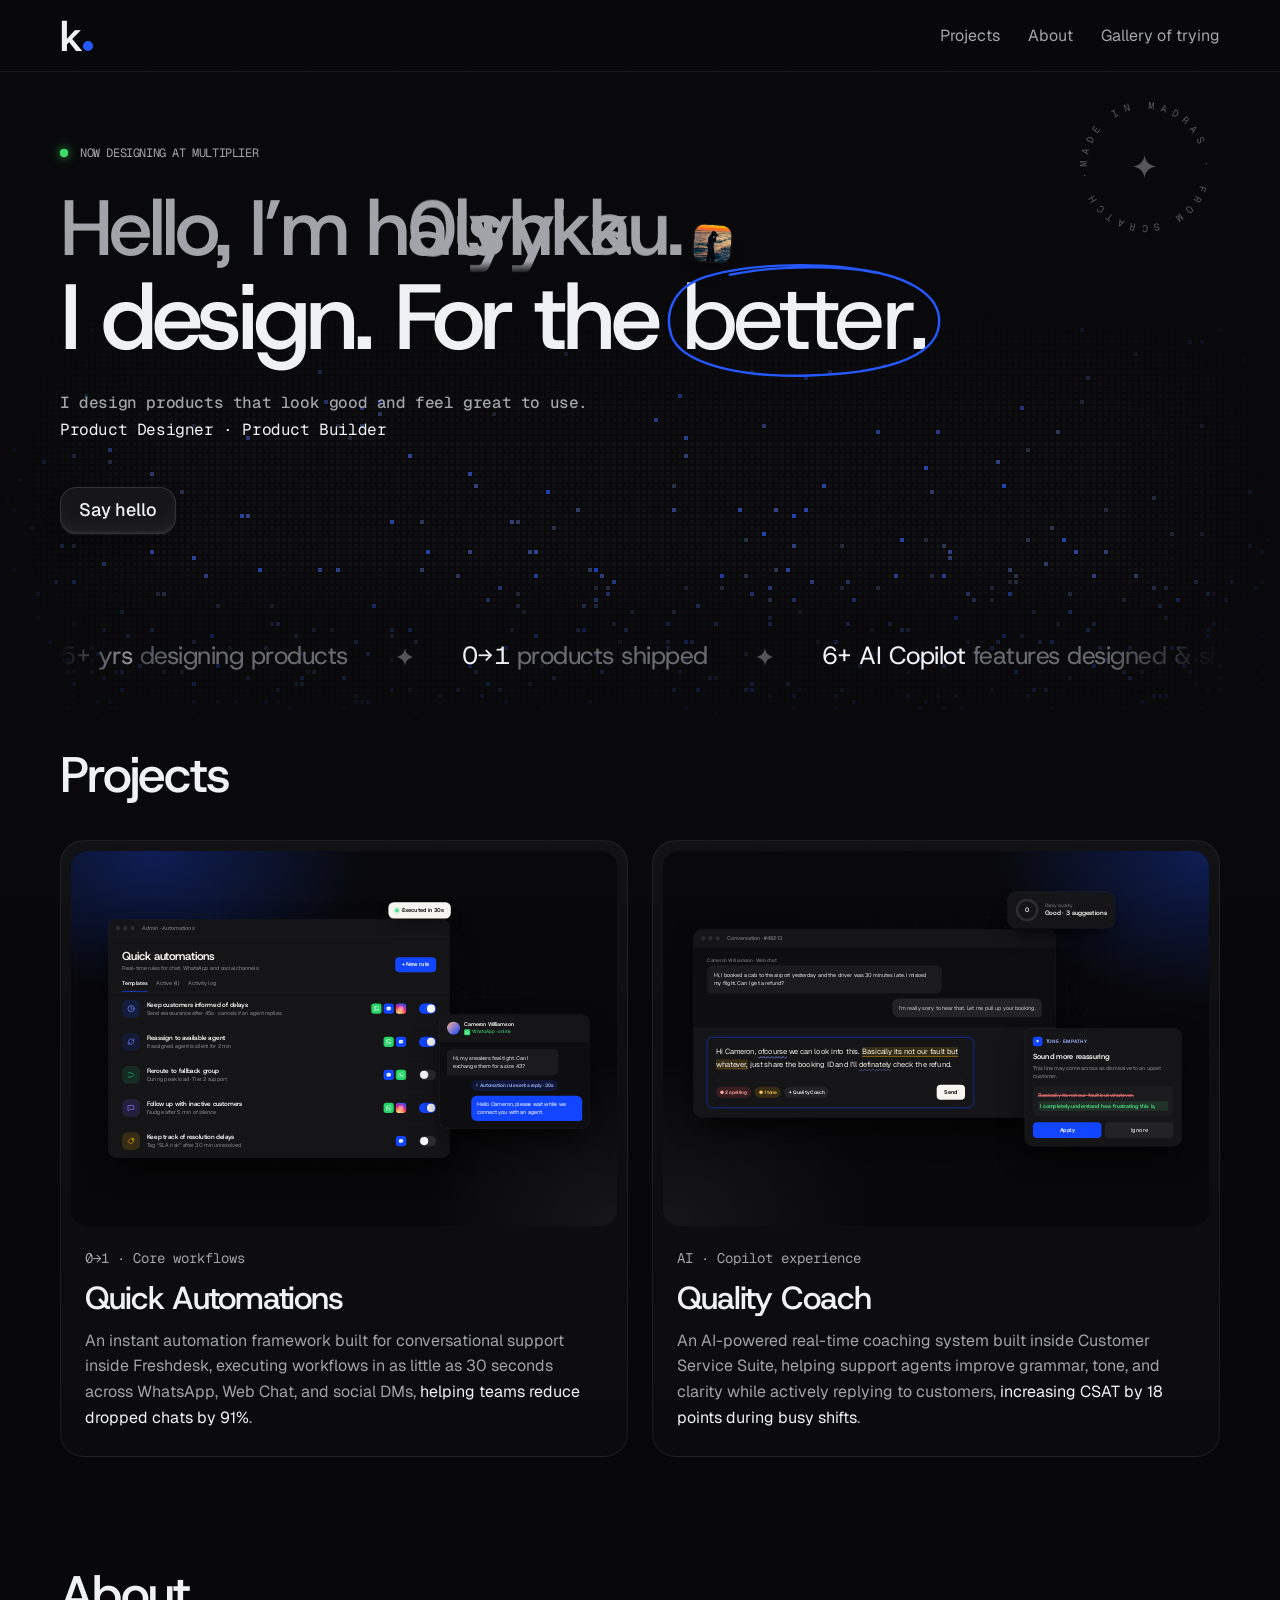
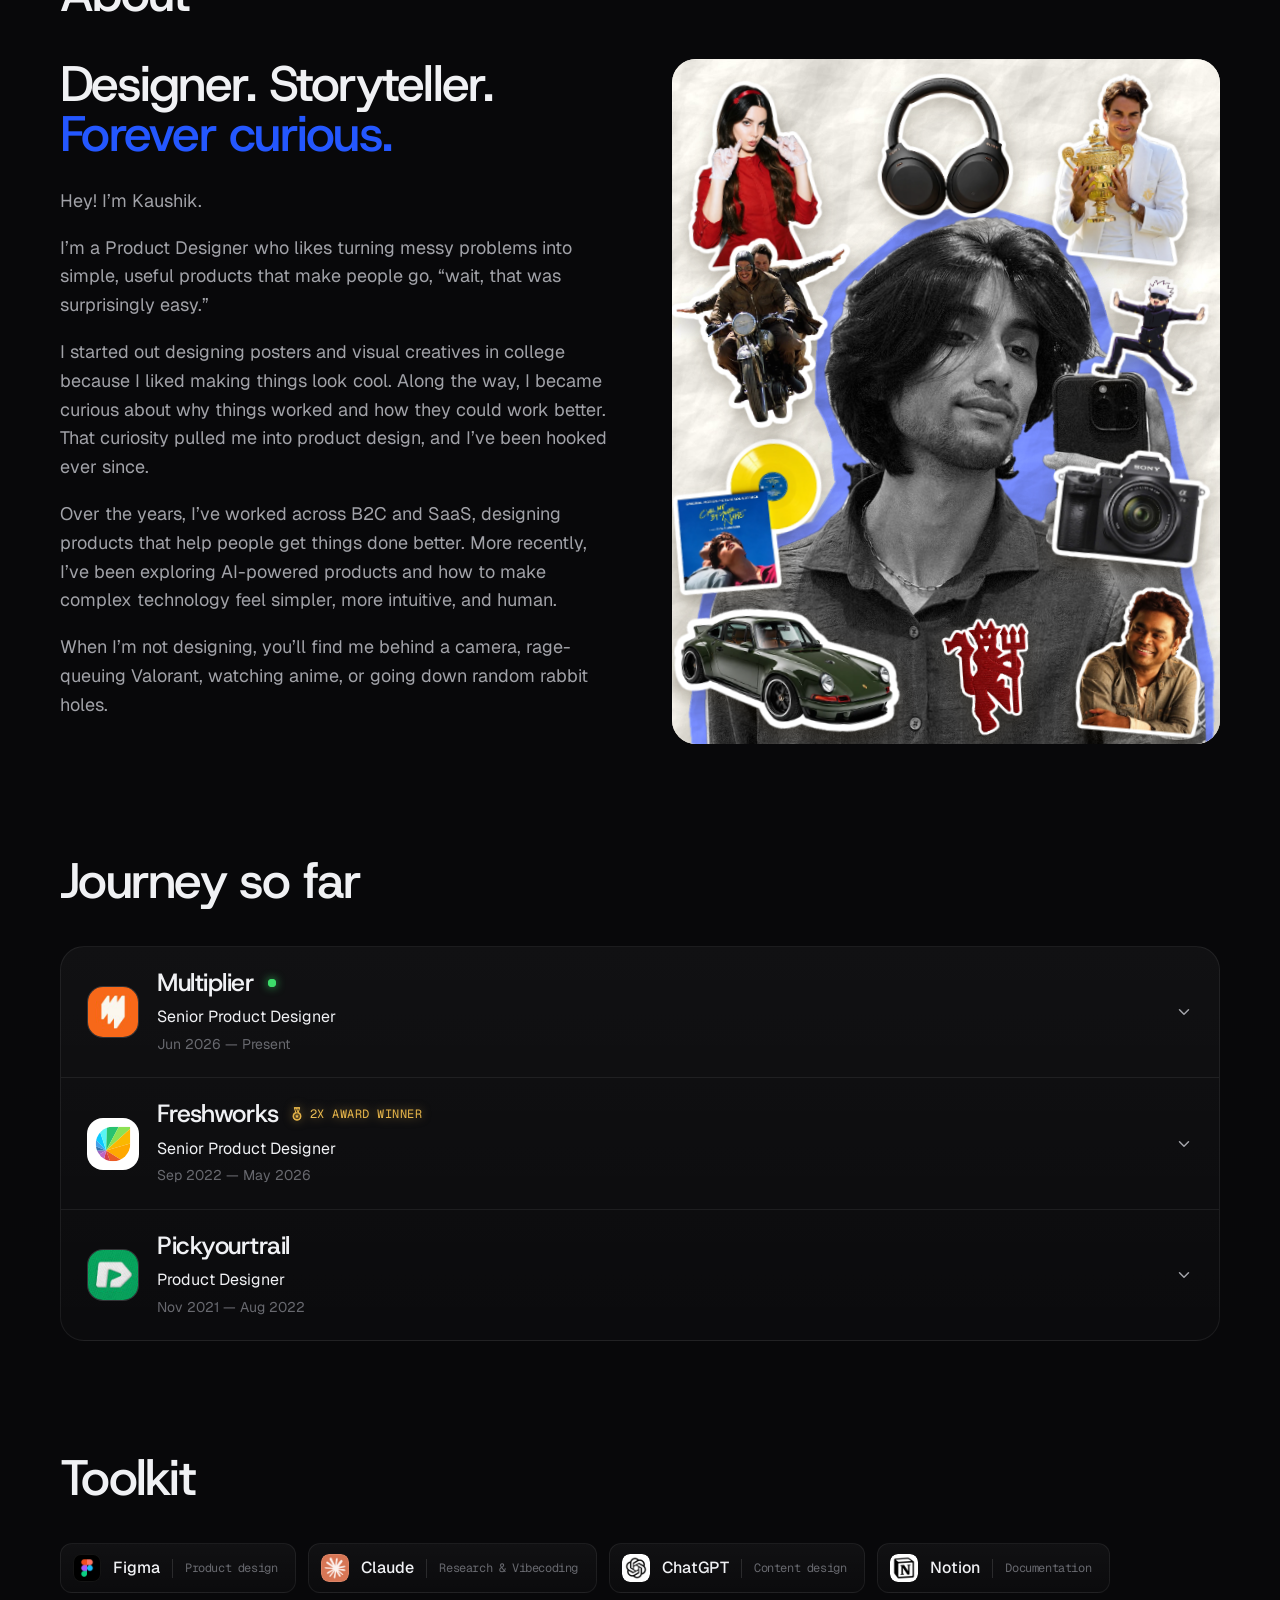
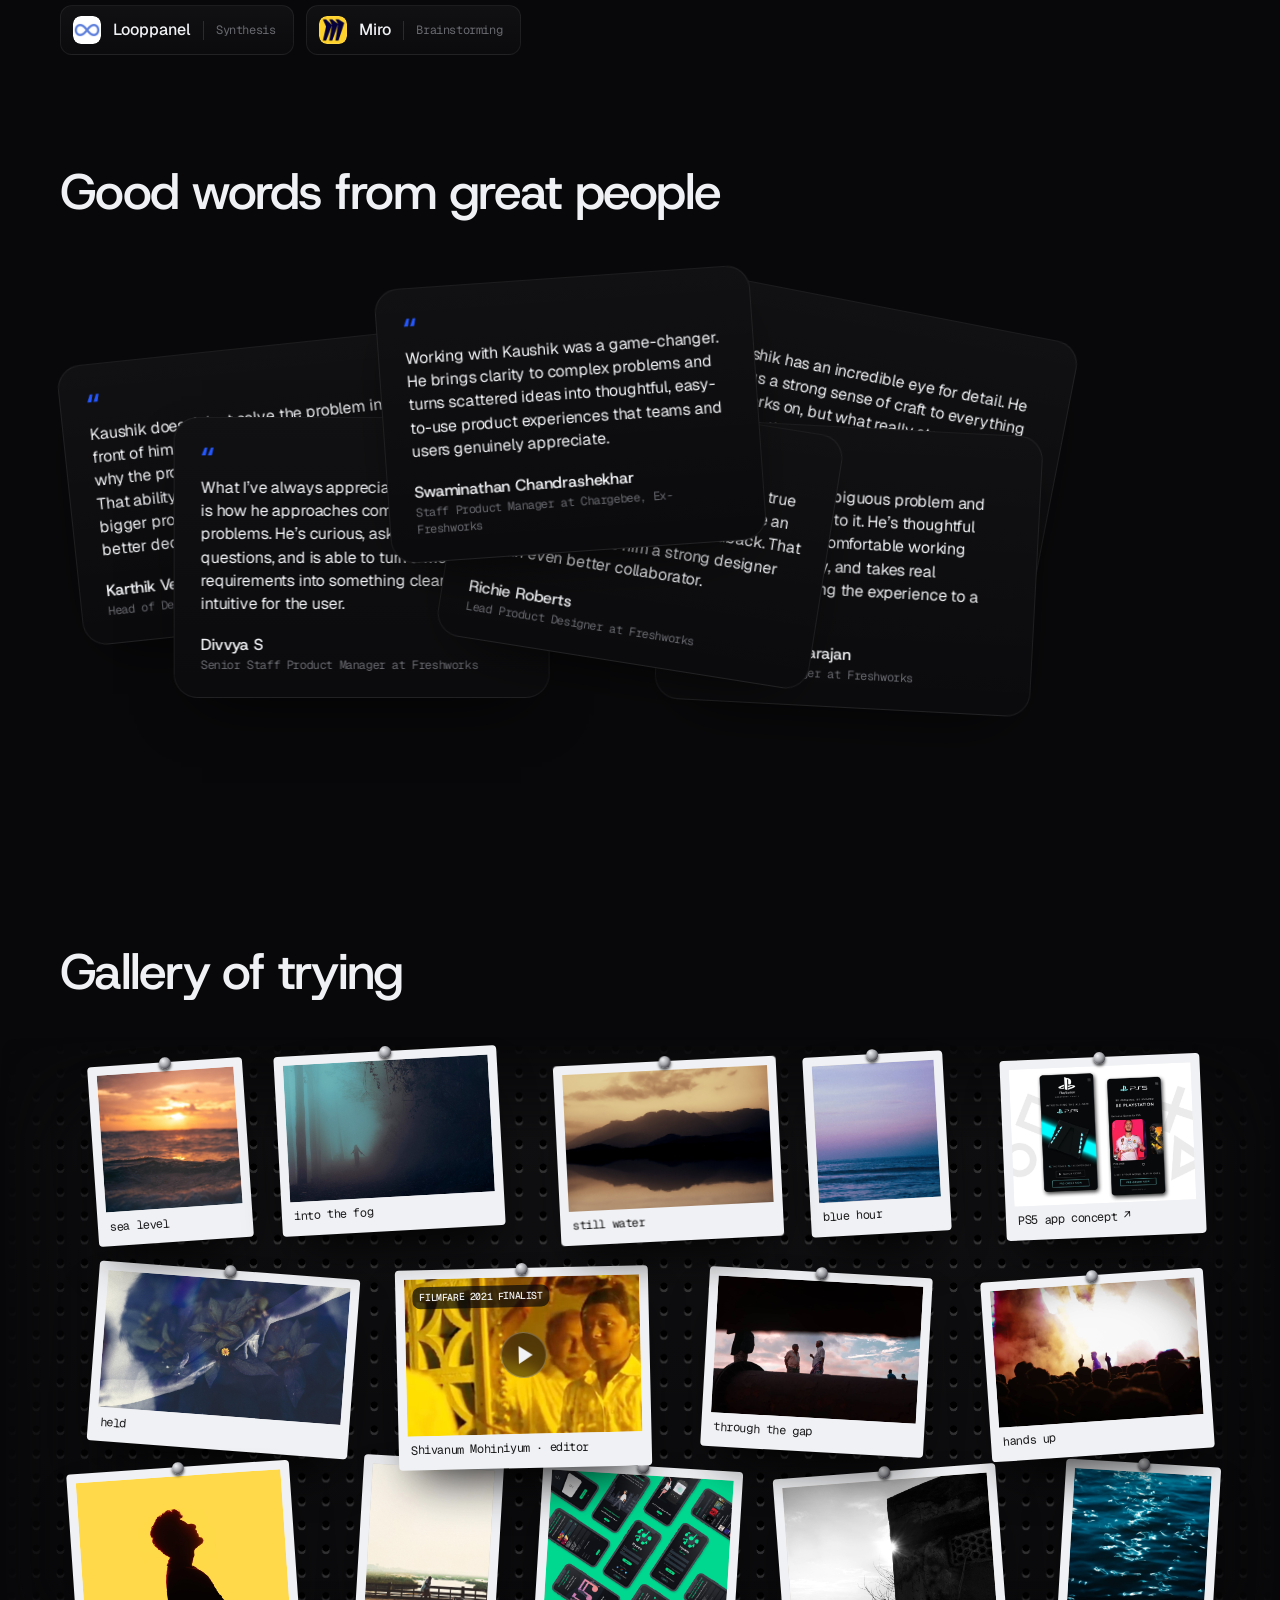
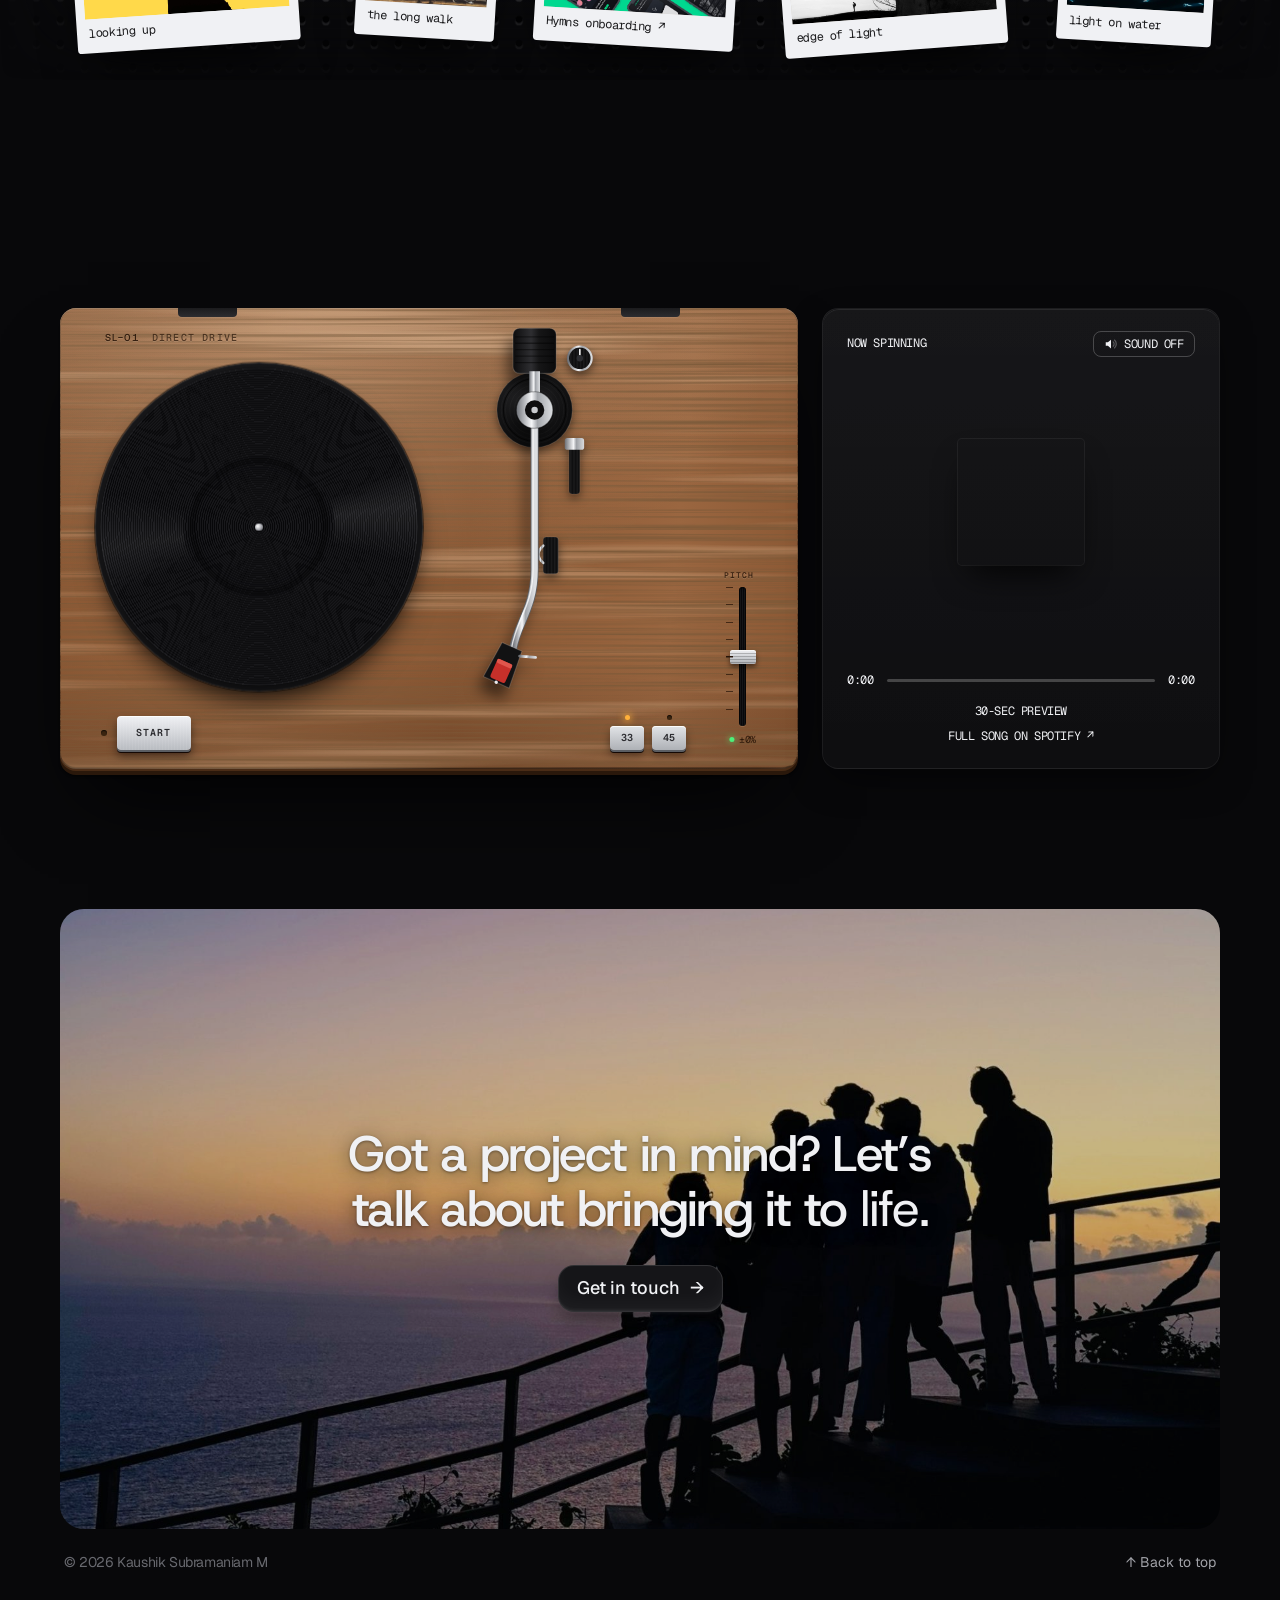
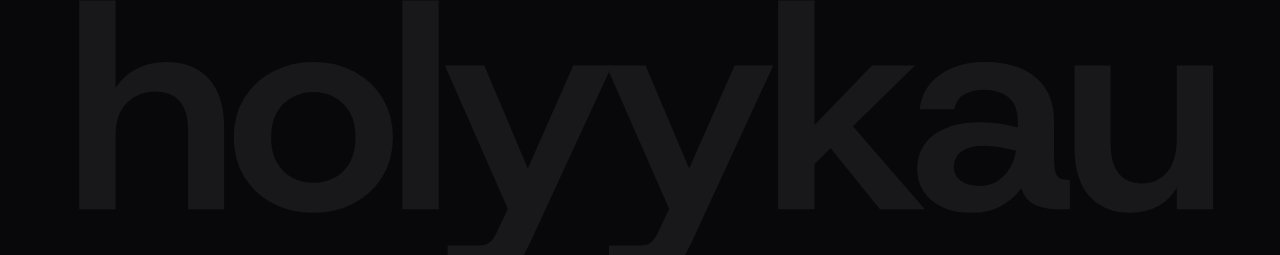
==== commit 5eef6d95: "About board: tap stickers to play sound clips, with a now-playing dot Each sticker plays a short cli" ====
--- a/index.html
+++ b/index.html
@@ -48,7 +48,7 @@
       <p>Over the years, I’ve worked across B2C and SaaS, designing products that help people get things done better. More recently, I’ve been exploring AI-powered products and how to make complex technology feel simpler, more intuitive, and human.</p>
       <p>When I’m not designing, you’ll find me behind a camera, rage-queuing Valorant, watching anime, or going down random rabbit holes.</p>
     </div>
-    <figure class="portrait cl rv" aria-label="A sticker board of things Kaushik likes"><img class="cl-paper" src="assets/about/paper.jpg" alt="" loading="lazy"><img class="cl-me" src="assets/about/me.png" alt="Kaushik, mirror selfie" loading="lazy"><span class="cl-s cl-cut" style="--x:69%;--y:57%;--w:29cqw;--r:6deg;--d:0.6s" title="Sony α7 III"><img src="assets/about/a7.webp" alt="Sony α7 III" loading="lazy"></span><span class="cl-s cl-cut" style="--x:0%;--y:0%;--w:25cqw;--r:-5deg;--d:0.0s" title="Lana Del Rey"><img src="assets/about/lana.webp" alt="Lana Del Rey" loading="lazy"></span><span class="cl-s cl-cut" style="--x:77.3%;--y:31.6%;--w:20cqw;--r:7deg;--d:1.3s" title="Jujutsu Kaisen · Gojo"><img src="assets/about/gojo.webp" alt="Jujutsu Kaisen · Gojo" loading="lazy"></span><span class="cl-s cl-cut" style="--x:70%;--y:2%;--w:25cqw;--r:6deg;--d:0.5s" title="Roger Federer · Wimbledon"><img src="assets/about/fed.webp" alt="Roger Federer · Wimbledon" loading="lazy"></span><span class="cl-s cl-cut" style="--x:0%;--y:53%;--w:28cqw;--r:-6deg;--d:0.9s" title="Call Me by Your Name · on vinyl"><img src="assets/about/vinyl.webp" alt="Call Me by Your Name · on vinyl" loading="lazy"></span><span class="cl-s cl-cut" style="--x:37%;--y:2%;--w:25cqw;--r:-4deg;--d:1.4s" title="Sony WH-1000XM4"><img src="assets/about/xm.webp" alt="Sony WH-1000XM4" loading="lazy"></span><span class="cl-s cl-cut" style="--x:0%;--y:23%;--w:34cqw;--r:-5deg;--d:1.6s" title="The Motorcycle Diaries"><img src="assets/about/md.webp" alt="The Motorcycle Diaries" loading="lazy"></span><span class="cl-s cl-cut" style="--x:0%;--y:80.4%;--w:42cqw;--r:4deg;--d:1.1s" title="Porsche 911 · Singer"><img src="assets/about/singer.webp" alt="Porsche 911 · Singer" loading="lazy"></span><span class="cl-s cl-cut" style="--x:49.7%;--y:81.65%;--w:16cqw;--r:-4deg;--d:1.9s" title="Manchester United"><img src="assets/about/mufc.webp" alt="Manchester United" loading="lazy"></span><span class="cl-s cl-cut" style="--x:74%;--y:76.75%;--w:23cqw;--r:5deg;--d:2.1s" title="A. R. Rahman"><img src="assets/about/arr.webp" alt="A. R. Rahman" loading="lazy"></span></figure>
+    <figure class="portrait cl rv" aria-label="A sticker board of things Kaushik likes"><img class="cl-paper" src="assets/about/paper.jpg" alt="" loading="lazy"><img class="cl-me" src="assets/about/me.png" alt="Kaushik, mirror selfie" loading="lazy"><span class="cl-s cl-cut" style="--x:69%;--y:57%;--w:29cqw;--r:6deg;--d:0.6s" title="Sony α7 III"><img src="assets/about/a7.webp" alt="Sony α7 III" loading="lazy"></span><span class="cl-s cl-cut" style="--x:2%;--y:3%;--w:25cqw;--r:-5deg;--d:0.0s" title="Lana Del Rey"><img src="assets/about/lana.webp" alt="Lana Del Rey" loading="lazy"></span><span class="cl-s cl-cut" style="--x:77.3%;--y:31.6%;--w:20cqw;--r:7deg;--d:1.3s" title="Jujutsu Kaisen · Gojo"><img src="assets/about/gojo.webp" alt="Jujutsu Kaisen · Gojo" loading="lazy"></span><span class="cl-s cl-cut" style="--x:70%;--y:2%;--w:25cqw;--r:6deg;--d:0.5s" title="Roger Federer · Wimbledon"><img src="assets/about/fed.webp" alt="Roger Federer · Wimbledon" loading="lazy"></span><span class="cl-s cl-cut" style="--x:0%;--y:55.7%;--w:28cqw;--r:-6deg;--d:0.9s" title="Call Me by Your Name · on vinyl"><img src="assets/about/vinyl.webp" alt="Call Me by Your Name · on vinyl" loading="lazy"></span><span class="cl-s cl-cut" style="--x:37%;--y:2%;--w:25cqw;--r:-4deg;--d:1.4s" title="Sony WH-1000XM4"><img src="assets/about/xm.webp" alt="Sony WH-1000XM4" loading="lazy"></span><span class="cl-s cl-cut" style="--x:0%;--y:26%;--w:34cqw;--r:-5deg;--d:1.6s" title="The Motorcycle Diaries"><img src="assets/about/md.webp" alt="The Motorcycle Diaries" loading="lazy"></span><span class="cl-s cl-cut" style="--x:0%;--y:80.4%;--w:42cqw;--r:4deg;--d:1.1s" title="Porsche 911 · Singer"><img src="assets/about/singer.webp" alt="Porsche 911 · Singer" loading="lazy"></span><span class="cl-s cl-cut" style="--x:49.7%;--y:81.65%;--w:16cqw;--r:-4deg;--d:1.9s" title="Manchester United"><img src="assets/about/mufc.webp" alt="Manchester United" loading="lazy"></span><span class="cl-s cl-cut" style="--x:74%;--y:76.75%;--w:23cqw;--r:5deg;--d:2.1s" title="A. R. Rahman"><img src="assets/about/arr.webp" alt="A. R. Rahman" loading="lazy"></span></figure>
   </div>
 </section>
 
--- a/styles.css
+++ b/styles.css
@@ -2013,3 +2013,32 @@
 /* film still as a polaroid */
 
 @media (prefers-reduced-motion:reduce){.cl-s{animation:none}}
+
+/* case-study key insight: a pull quote. Eyebrow on top, the line in display type, a brand bar on the left,
+   a soft brand wash and an oversized closing mark behind */
+.csx .x-pull{position:relative;isolation:isolate;overflow:hidden;margin:48px 0;padding:30px 36px 34px 40px;border-radius:var(--r-xl);border:1px solid var(--stroke);
+  background:linear-gradient(100deg,rgba(var(--rgb-accent),var(--o8)),transparent 60%),var(--surface);transition:border-color .4s}
+.csx .x-pull::before{content:"";position:absolute;left:0;top:28px;bottom:28px;width:3px;border-radius:0 var(--r-pill) var(--r-pill) 0;background:linear-gradient(180deg,var(--accent-soft),var(--accent-deep))}
+.csx .x-pull::after{content:"\201D";position:absolute;z-index:-1;right:26px;top:8px;font-family:var(--display);font-weight:var(--fw-semibold);font-size:200px;line-height:var(--lh-none);color:rgba(var(--rgb-accent),var(--o12));pointer-events:none}
+.csx .x-pull:hover{border-color:var(--stroke-brand)}
+.csx .x-pull figcaption{display:flex;align-items:center;gap:8px;margin:0 0 18px;font-family:var(--mono);font-size:var(--fs-mono);letter-spacing:var(--ls-mono);text-transform:uppercase;color:var(--text-secondary)}
+.csx .x-pull figcaption .i-star{width:12px;height:12px;fill:var(--text-brand)}
+.csx .x-pull figcaption span{color:var(--text-tertiary)}
+.csx .x-pull figcaption span::before{content:"·";margin-right:8px}
+.csx .x-pull blockquote{margin:0;padding:0;border:0;max-width:none;font-family:var(--display);font-weight:var(--fw-semibold);font-size:var(--fs-h3);line-height:var(--lh-snug);letter-spacing:var(--ls-tight);color:var(--text-primary);text-wrap:pretty}
+.csx .x-pull blockquote em{font-style:normal;color:var(--text-brand)}
+@media (max-width:600px){.csx .x-pull{padding:24px 22px 26px 26px}.csx .x-pull::before{top:22px;bottom:22px}.csx .x-pull::after{font-size:150px;right:12px;top:6px}}
+
+/* About board: stickers that play a sound */
+.cl-s[data-snd]{cursor:pointer}
+.cl-s[data-snd]:focus-visible{outline:2px solid var(--accent-soft);outline-offset:4px;border-radius:var(--r-sm)}
+.cl-s.snd-on{animation:clPlay .9s ease-in-out infinite;z-index:6}
+
+@keyframes clPlay{0%,100%{translate:0 0;scale:1.06}50%{translate:0 -4px;scale:1.1}}
+@keyframes clPing{to{box-shadow:0 0 0 12px color-mix(in srgb,var(--snd-c,var(--accent)) 0%,transparent)}}
+@media (prefers-reduced-motion:reduce){.cl-s.snd-on{animation:none;scale:1.06}.cl-dot{animation:none}}
+
+/* now-playing dot: on the playing sticker's top-right corner, in that sticker's colour */
+.cl-dot{position:absolute;z-index:7;pointer-events:none;opacity:0;scale:.4;transition:opacity .25s,scale .35s cubic-bezier(.3,.7,.3,1.4);width:22px;height:22px;border-radius:var(--r-round);
+  background:var(--snd-c,var(--accent)) radial-gradient(circle,var(--white) 0 3px,transparent 3.5px);box-shadow:0 0 0 0 color-mix(in srgb,var(--snd-c,var(--accent)) 50%,transparent);animation:clPing 1.2s ease-out infinite}
+.cl-dot.on{opacity:1;scale:1}
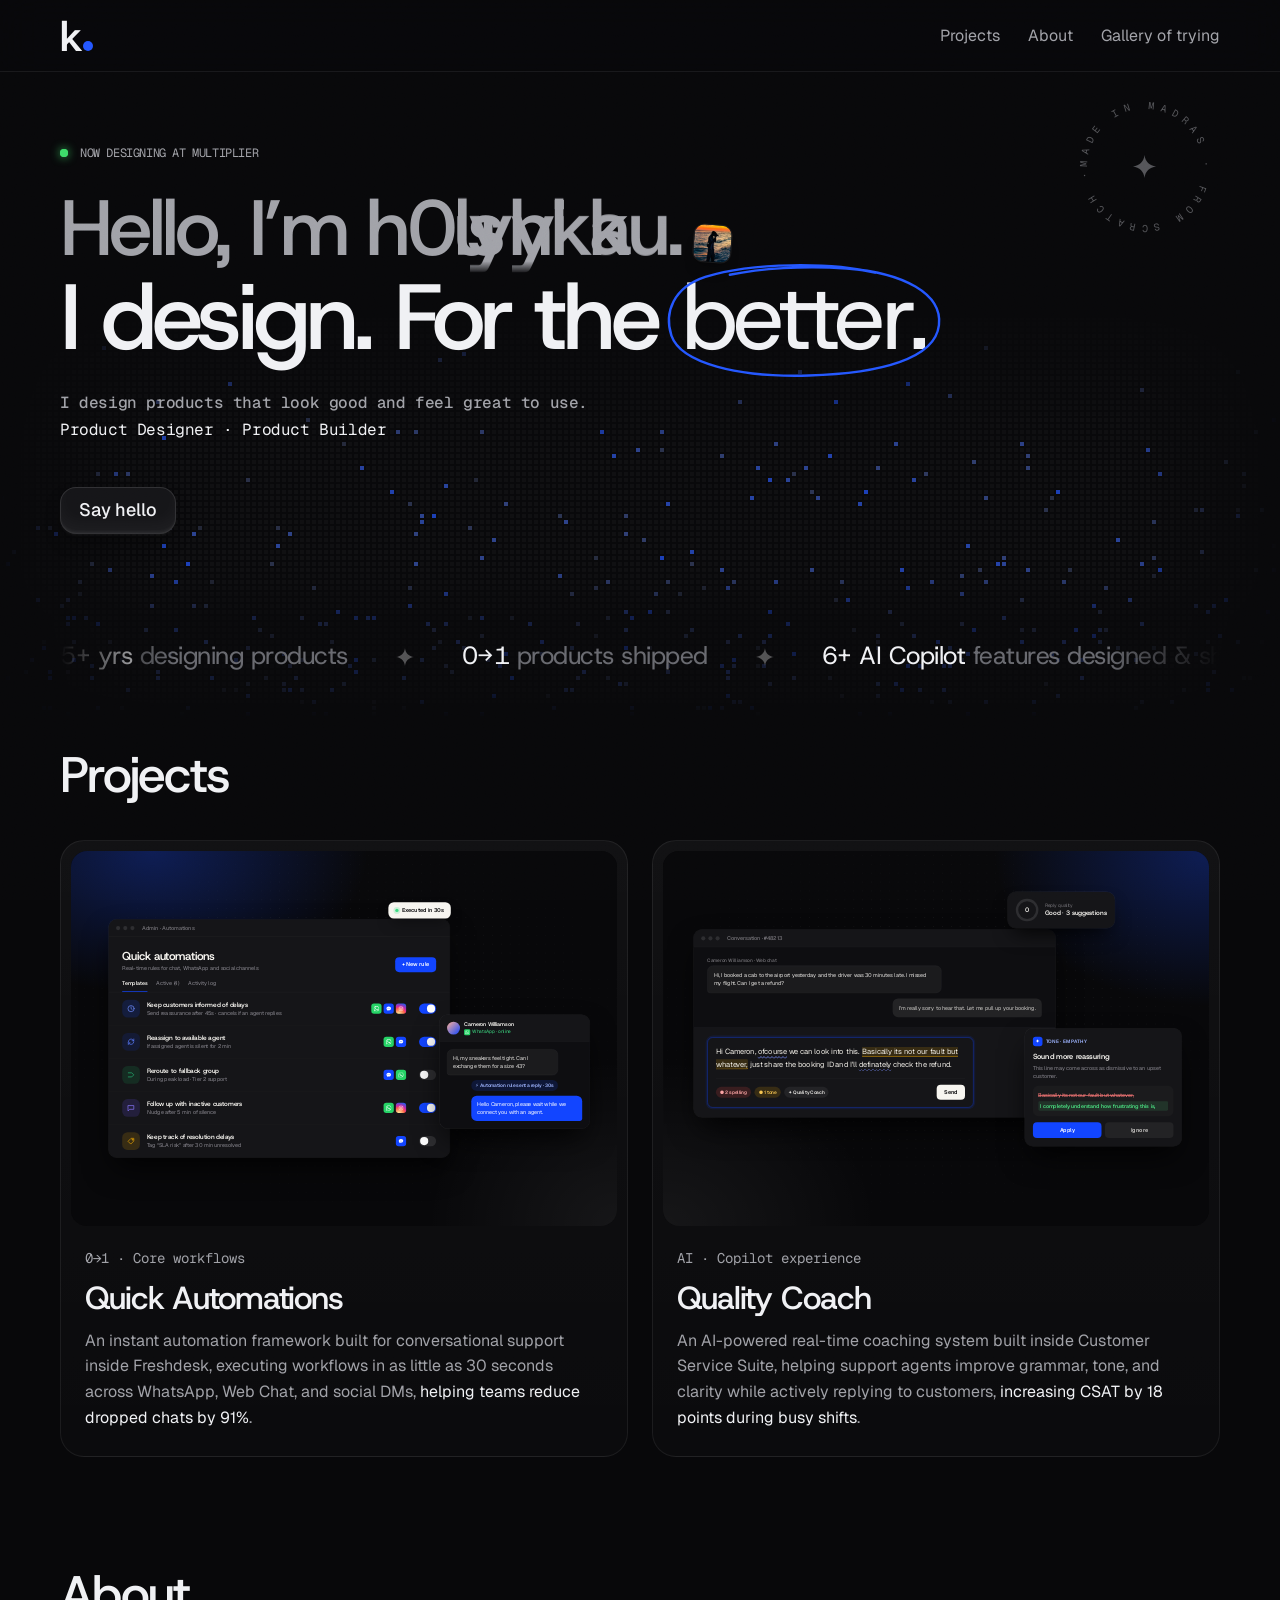
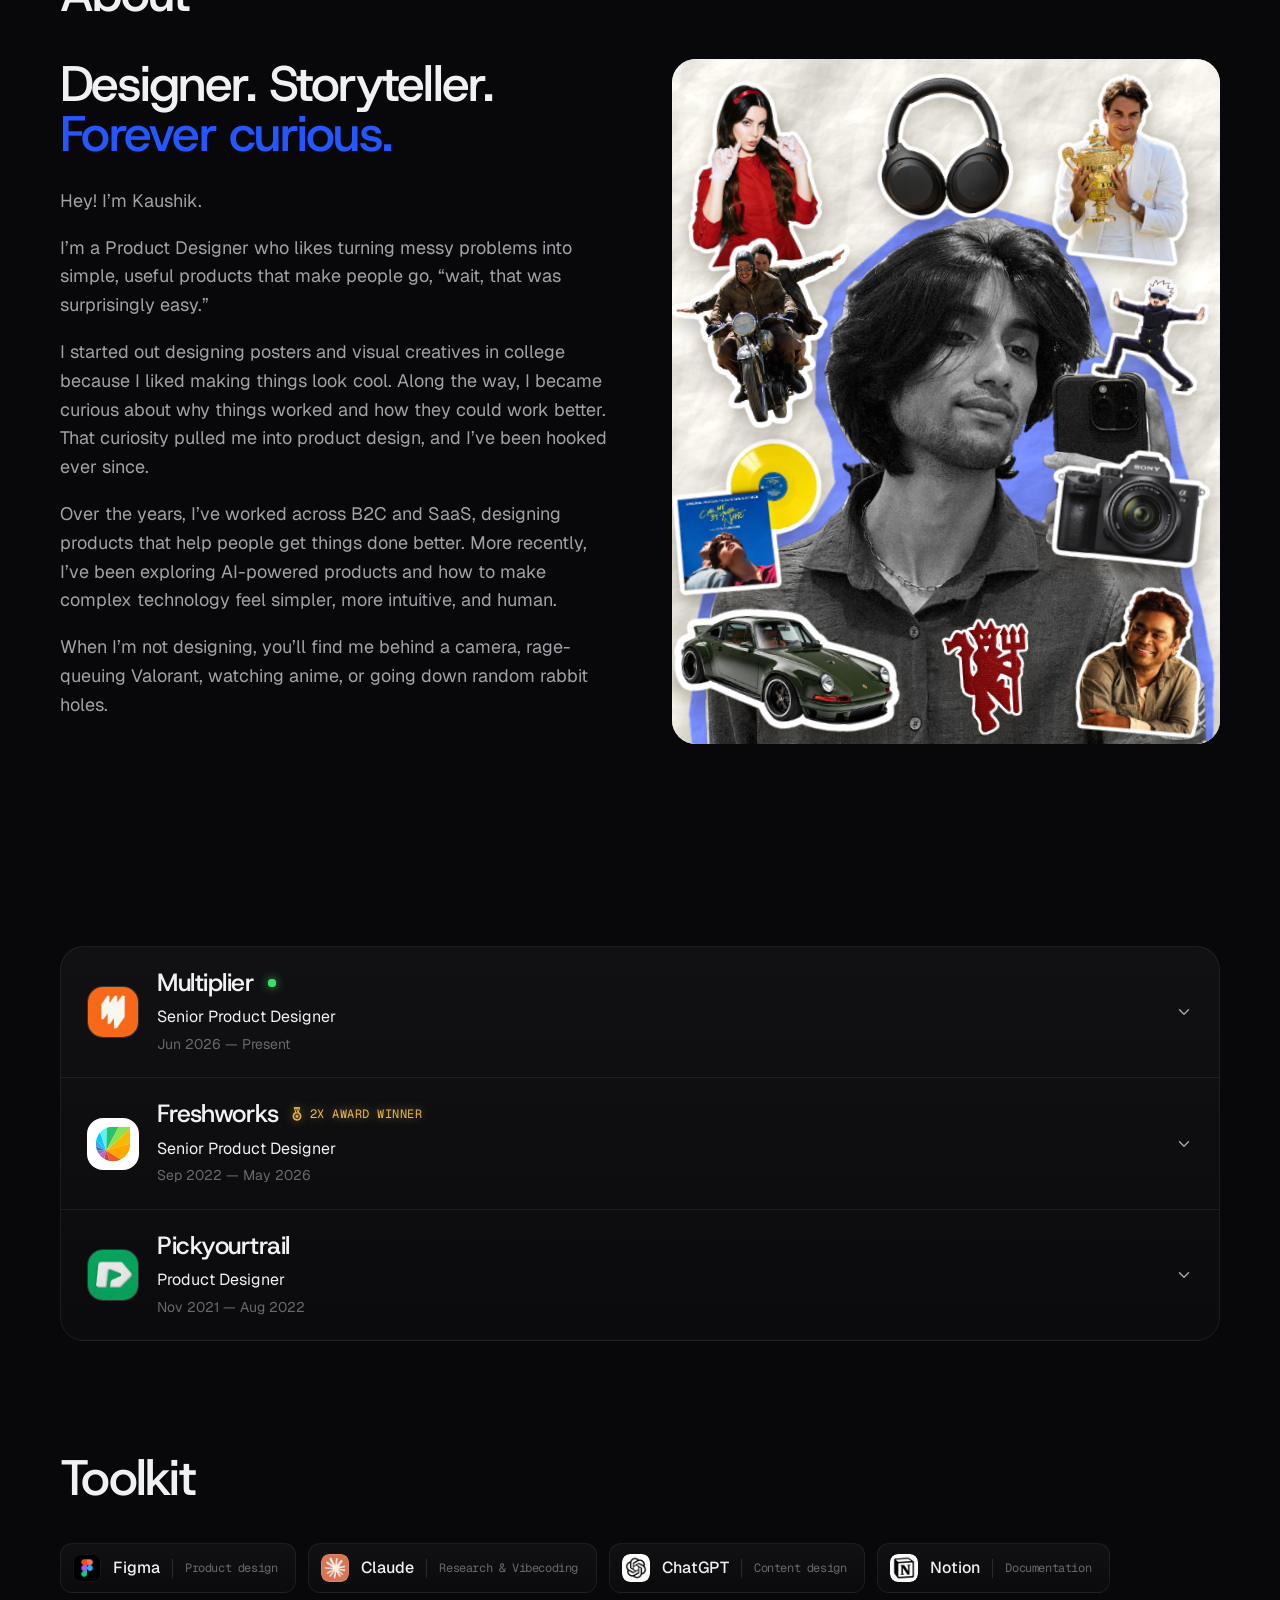
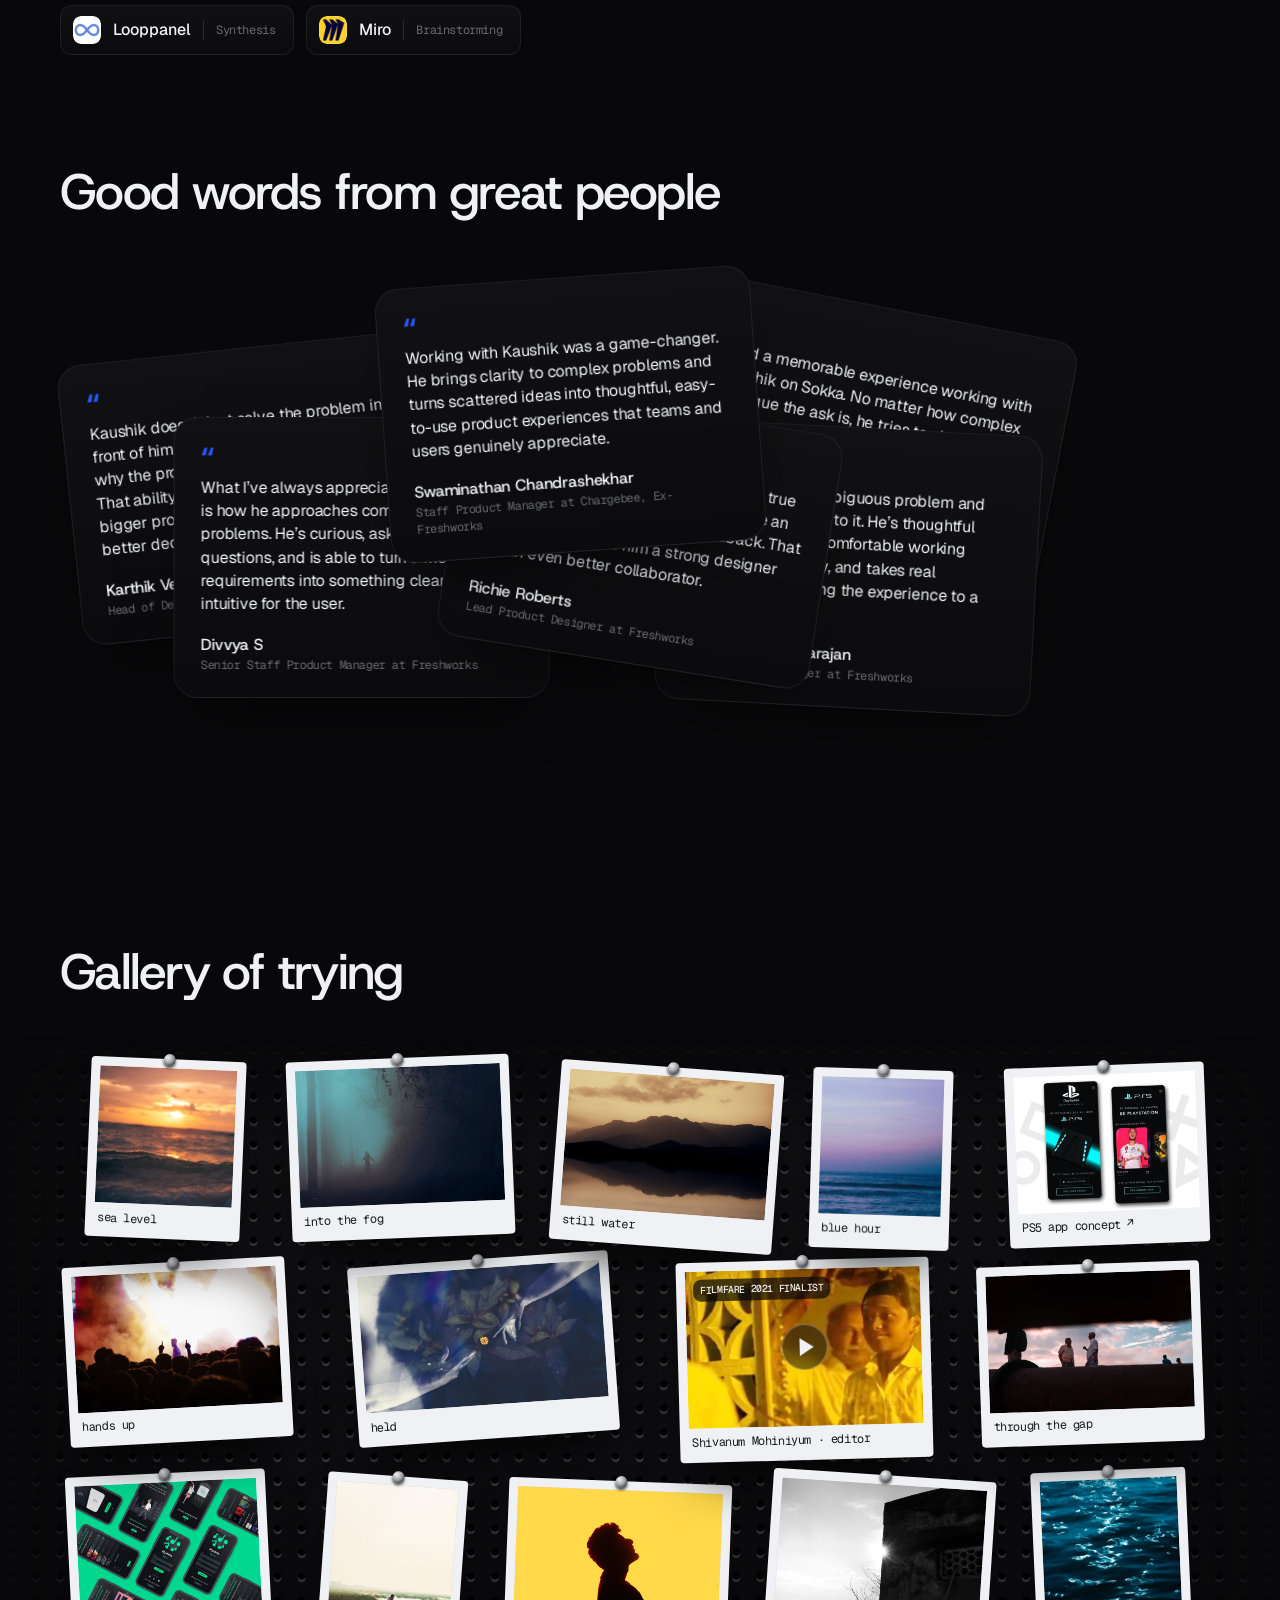
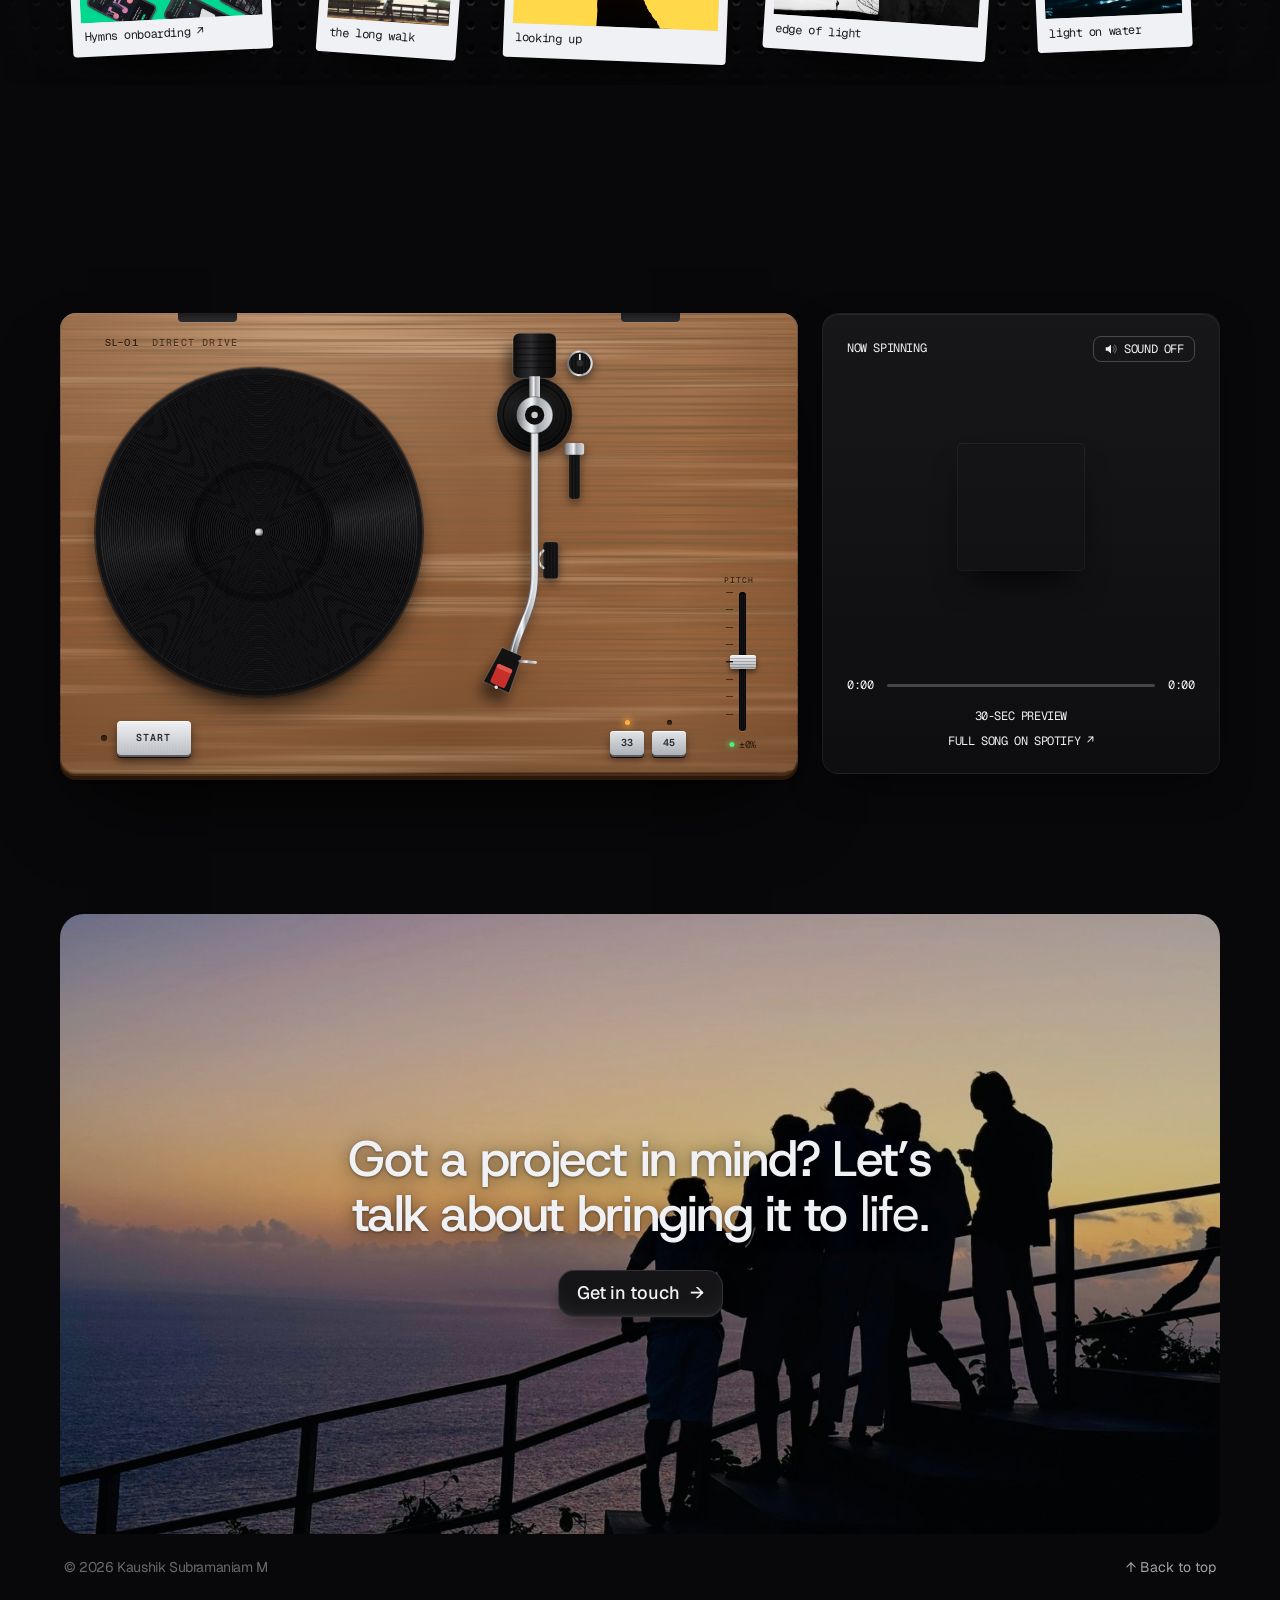
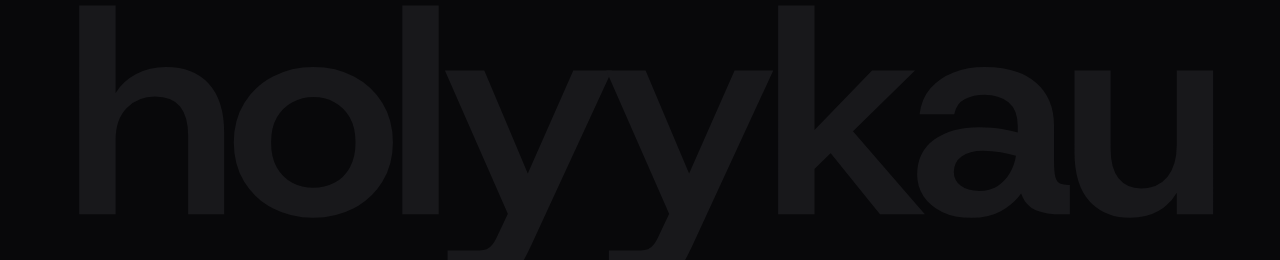
==== commit 6566bde0: "Testimonials: replace Prashanth Swaminathan's quote Co-Authored-By: Claude Opus 5.5 <noreply@anthrop" ====
--- a/index.html
+++ b/index.html
@@ -67,7 +67,7 @@
   <div class="tk rv" aria-label="Testimonials">
     <figure class="tk-c t-card" tabindex="0"><span class="tk-q" aria-hidden="true">“</span><blockquote>Kaushik doesn’t just solve the problem in front of him. He takes the time to understand why the problem exists in the first place. That ability to connect user needs with the bigger product picture consistently leads to better decisions.</blockquote><figcaption><span><b>Karthik Venkataraman</b><small>Head of Design at Neurostellar</small></span></figcaption></figure>
     <figure class="tk-c t-card" tabindex="0"><span class="tk-q" aria-hidden="true">“</span><blockquote>Working with Kaushik was a game-changer. He brings clarity to complex problems and turns scattered ideas into thoughtful, easy-to-use product experiences that teams and users genuinely appreciate.</blockquote><figcaption><span><b>Swaminathan Chandrashekhar</b><small>Staff Product Manager at Chargebee, Ex-Freshworks</small></span></figcaption></figure>
-    <figure class="tk-c t-card" tabindex="0"><span class="tk-q" aria-hidden="true">“</span><blockquote>Kaushik has an incredible eye for detail. He brings a strong sense of craft to everything he works on, but what really stands out is how he thinks about the experience as a whole, not just how individual screens look.</blockquote><figcaption><span><b>Prashanth Swaminathan</b><small>Motion Design Lead at Zoho</small></span></figcaption></figure>
+    <figure class="tk-c t-card" tabindex="0"><span class="tk-q" aria-hidden="true">“</span><blockquote>I had a memorable experience working with Kaushik on Sokka. No matter how complex or vague the ask is, he tries to simplify it and deliver what’s needed to push the quality of the project. Such a great guy to work with!</blockquote><figcaption><span><b>Prashanth Swaminathan</b><small>Motion Design Lead at Zoho</small></span></figcaption></figure>
     <figure class="tk-c t-card" tabindex="0"><span class="tk-q" aria-hidden="true">“</span><blockquote>What I’ve always appreciated about Kaushik is how he approaches complex product problems. He’s curious, asks the right questions, and is able to turn a messy set of requirements into something clear and intuitive for the user.</blockquote><figcaption><span><b>Divvya S</b><small>Senior Staff Product Manager at Freshworks</small></span></figcaption></figure>
     <figure class="tk-c t-card" tabindex="0"><span class="tk-q" aria-hidden="true">“</span><blockquote>Working with Kaushik always felt like a true partnership. He’s not afraid to challenge an idea, but he’s equally open to feedback. That combination makes him a strong designer and an even better collaborator.</blockquote><figcaption><span><b>Richie Roberts</b><small>Lead Product Designer at Freshworks</small></span></figcaption></figure>
     <figure class="tk-c t-card" tabindex="0"><span class="tk-q" aria-hidden="true">“</span><blockquote>Give Kaushik an ambiguous problem and he’ll bring structure to it. He’s thoughtful about the details, comfortable working through uncertainty, and takes real ownership of getting the experience to a high bar.</blockquote><figcaption><span><b>Ashokkumar Nagarajan</b><small>Senior Design Manager at Freshworks</small></span></figcaption></figure>
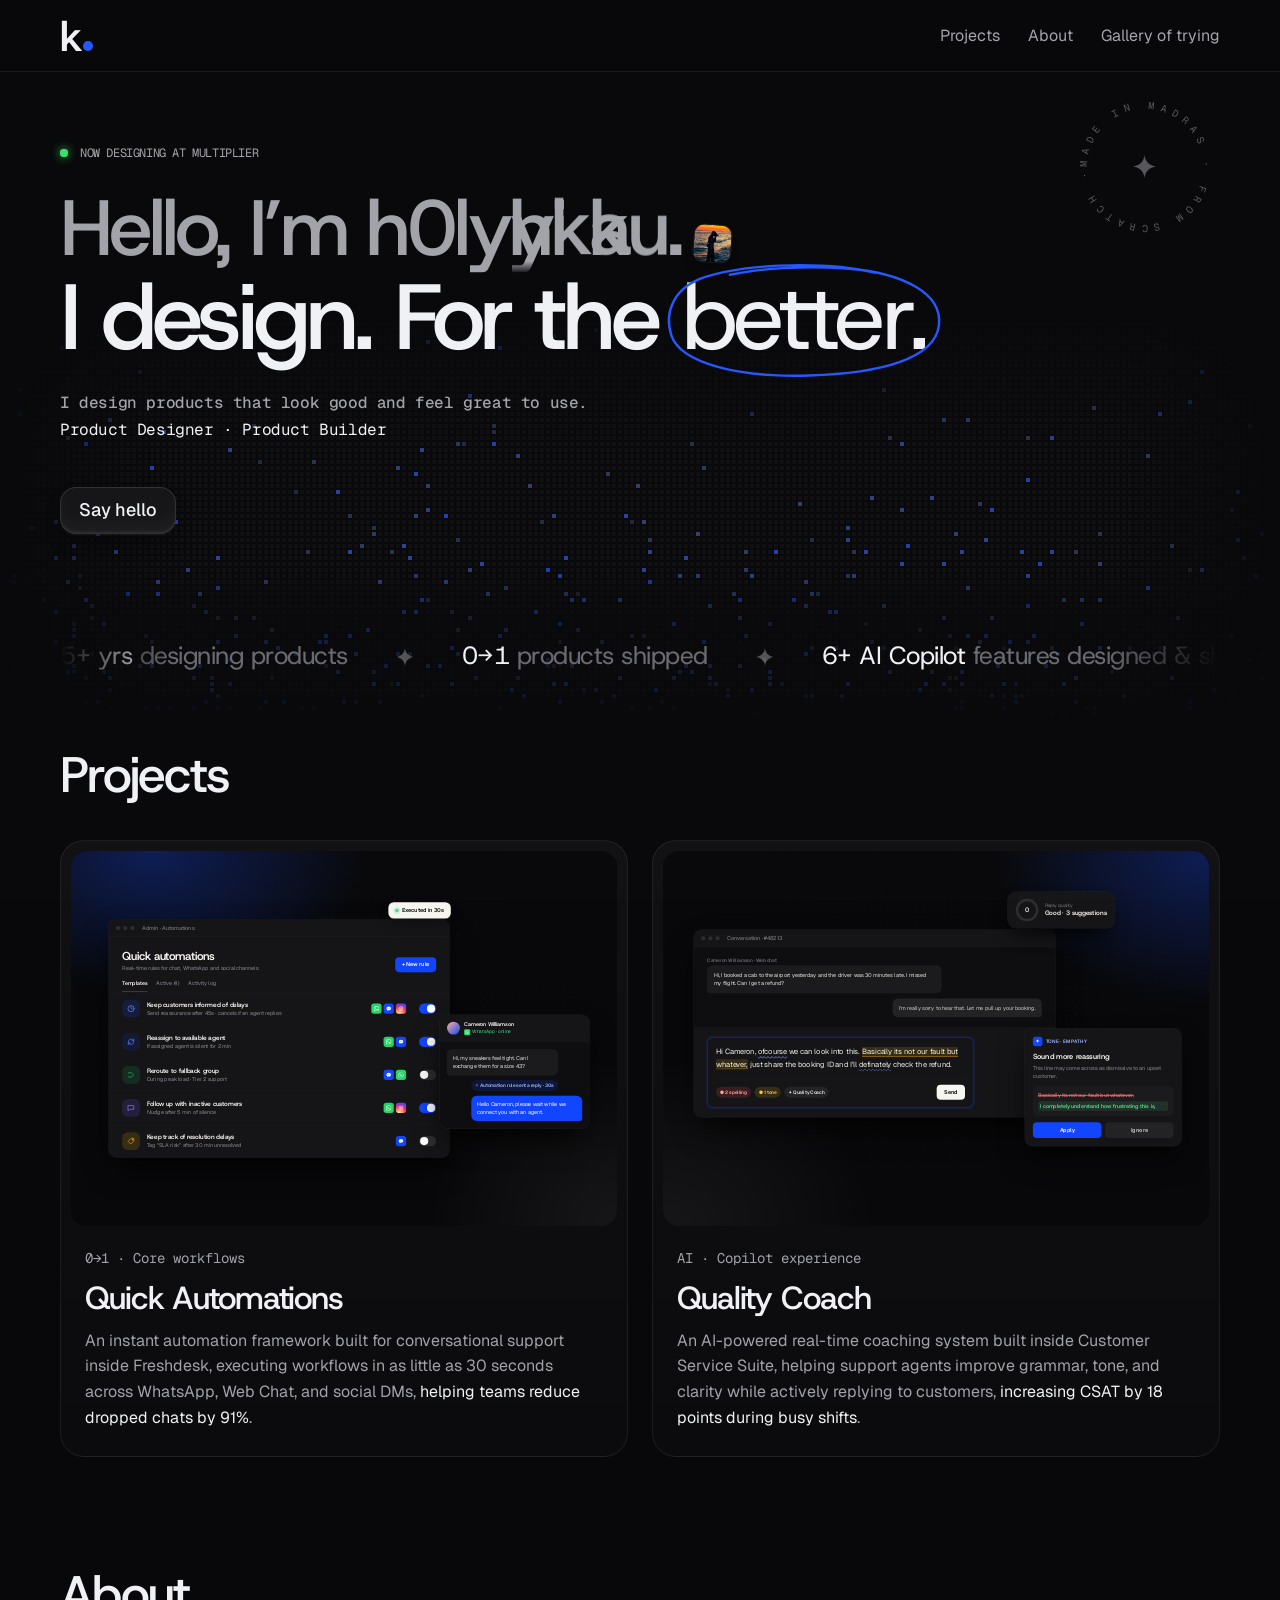
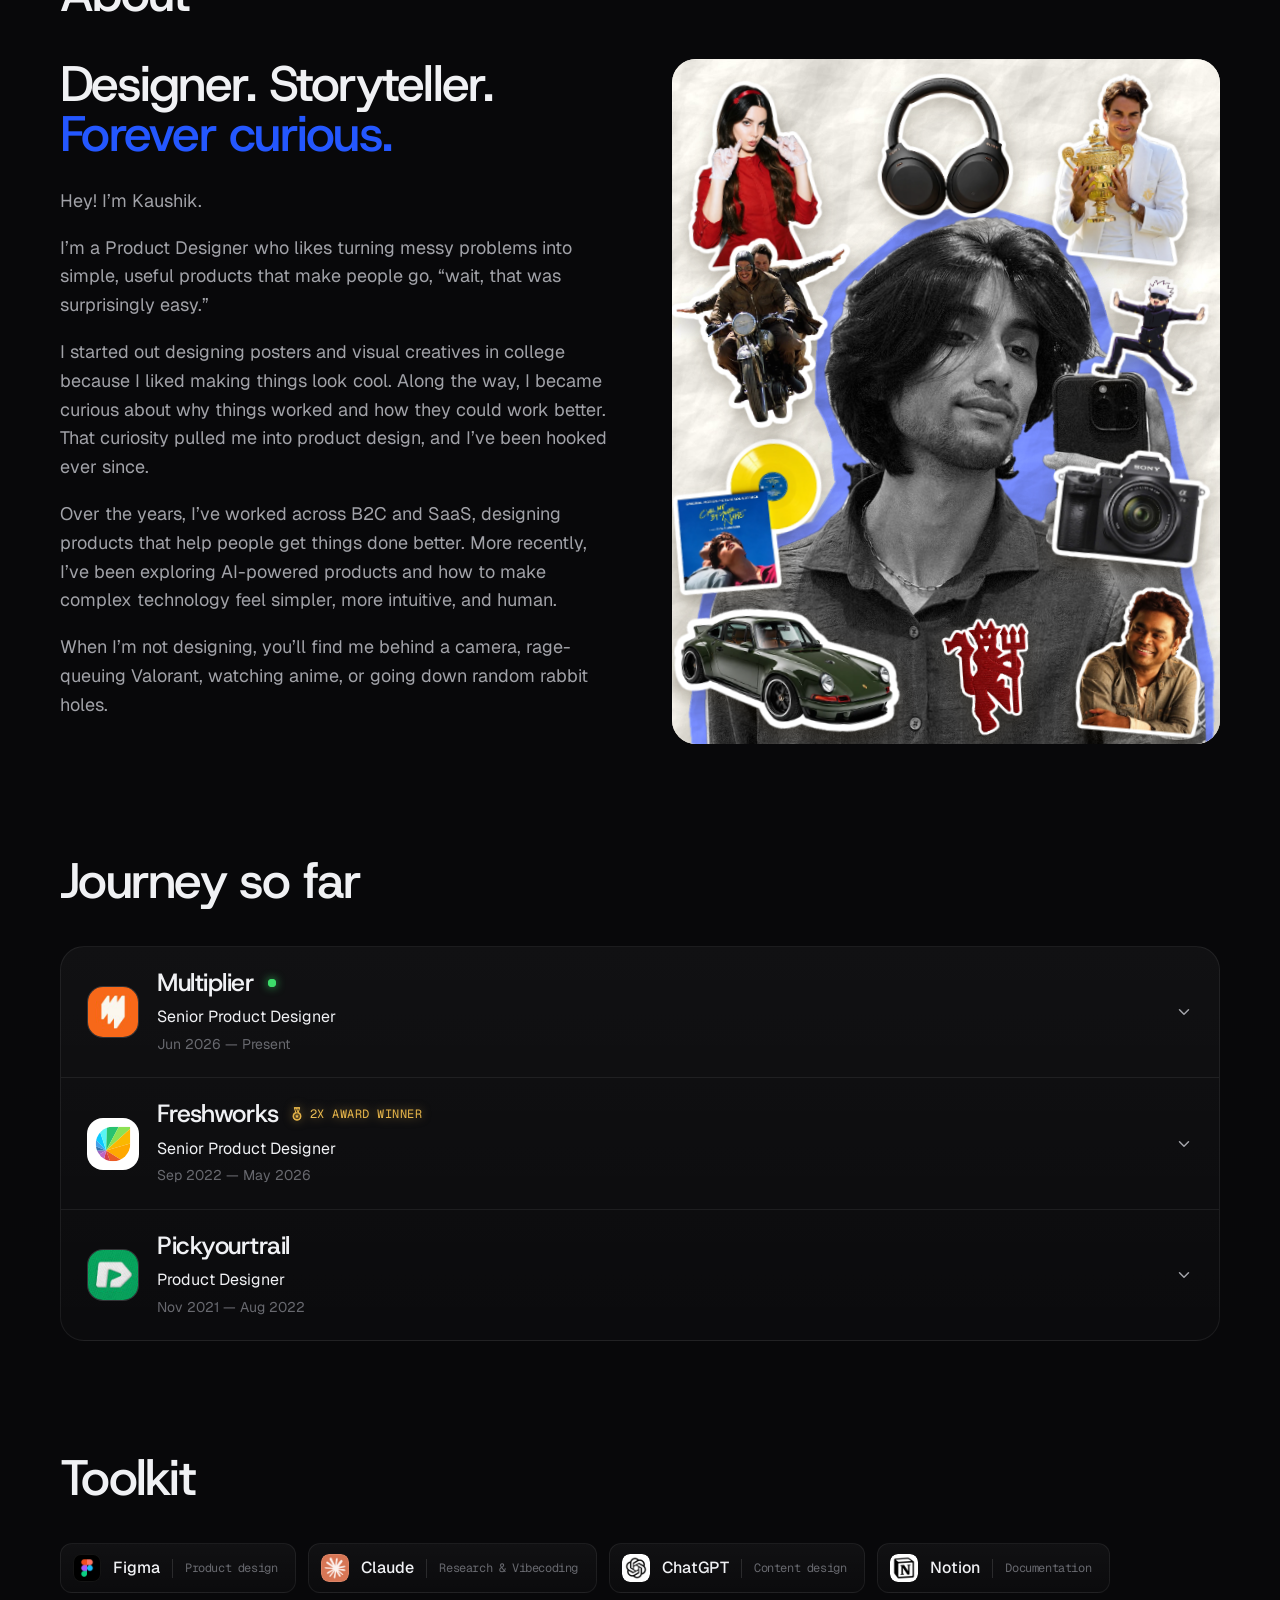
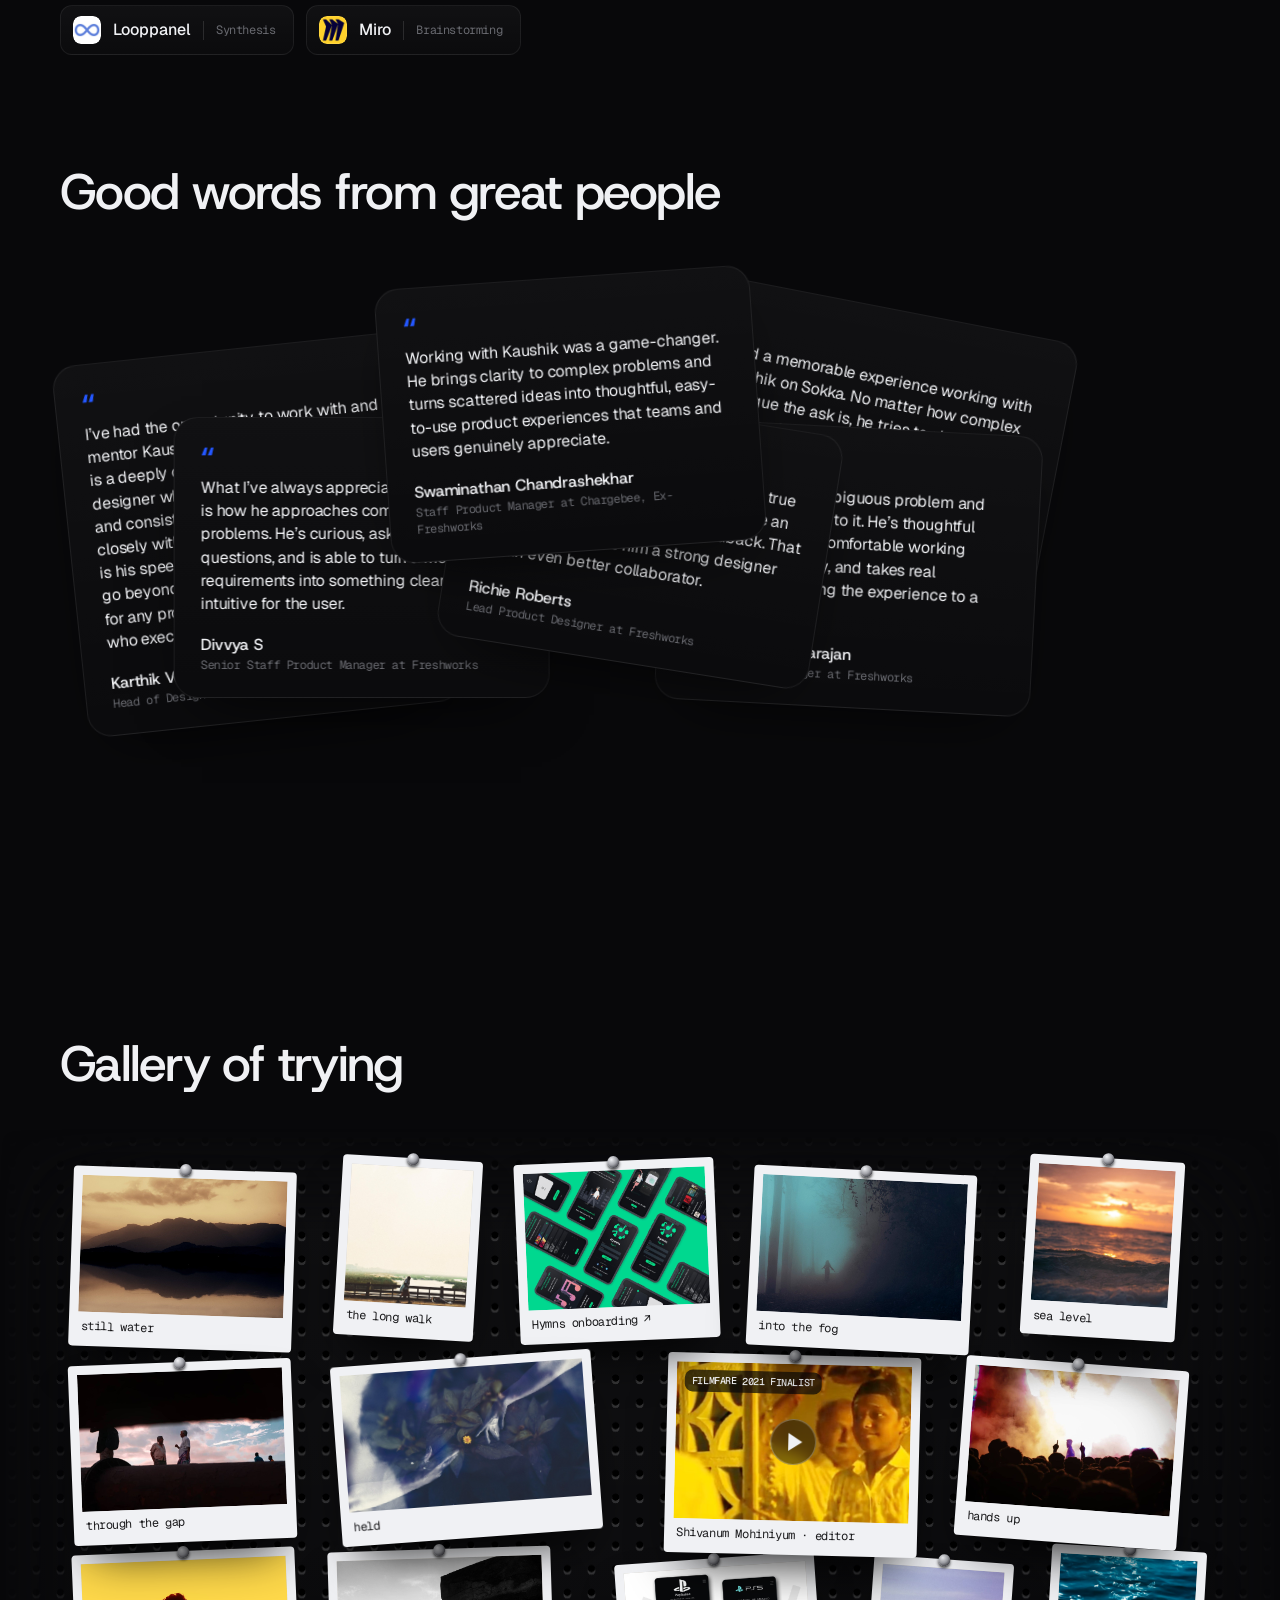
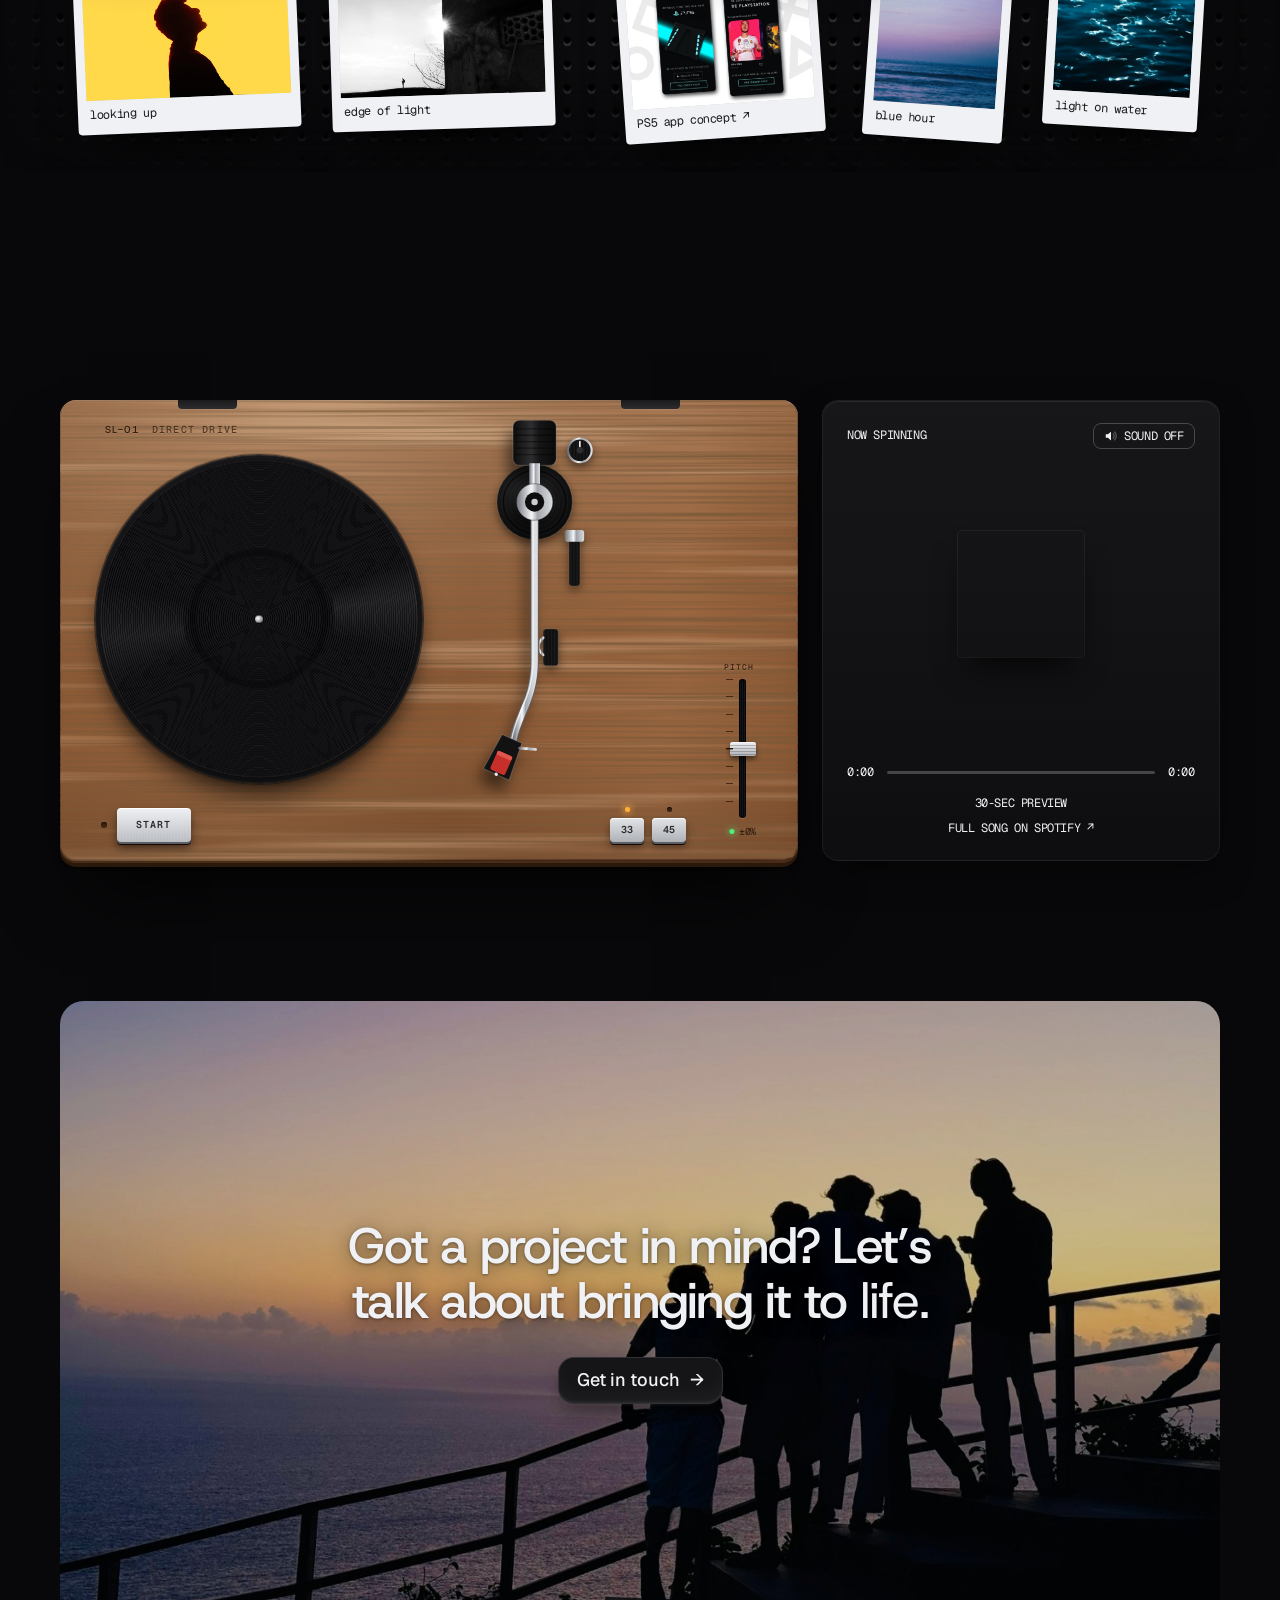
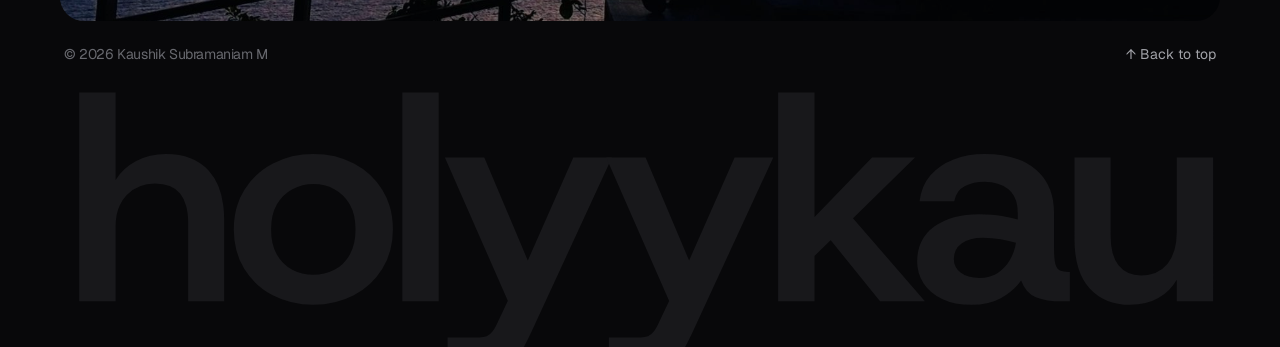
==== commit a6972411: "Testimonials: replace Karthik Venkataraman's quote Co-Authored-By: Claude Opus 5.5 <noreply@anthropi" ====
--- a/index.html
+++ b/index.html
@@ -65,7 +65,7 @@
 <section id="words">
   <div class="lab rv"><h2>Good words from great people</h2></div>
   <div class="tk rv" aria-label="Testimonials">
-    <figure class="tk-c t-card" tabindex="0"><span class="tk-q" aria-hidden="true">“</span><blockquote>Kaushik doesn’t just solve the problem in front of him. He takes the time to understand why the problem exists in the first place. That ability to connect user needs with the bigger product picture consistently leads to better decisions.</blockquote><figcaption><span><b>Karthik Venkataraman</b><small>Head of Design at Neurostellar</small></span></figcaption></figure>
+    <figure class="tk-c t-card" tabindex="0"><span class="tk-q" aria-hidden="true">“</span><blockquote>I’ve had the opportunity to work with and mentor Kaushik across multiple ventures. He is a deeply committed and detail oriented designer who quickly understands context and consistently delivers work that aligns closely with the vision. What sets him apart is his speed, ownership, and willingness to go beyond the brief. A dependable designer for any product leader looking for someone who executes with focus and initiative.</blockquote><figcaption><span><b>Karthik Venkataraman</b><small>Head of Design at Neurostellar</small></span></figcaption></figure>
     <figure class="tk-c t-card" tabindex="0"><span class="tk-q" aria-hidden="true">“</span><blockquote>Working with Kaushik was a game-changer. He brings clarity to complex problems and turns scattered ideas into thoughtful, easy-to-use product experiences that teams and users genuinely appreciate.</blockquote><figcaption><span><b>Swaminathan Chandrashekhar</b><small>Staff Product Manager at Chargebee, Ex-Freshworks</small></span></figcaption></figure>
     <figure class="tk-c t-card" tabindex="0"><span class="tk-q" aria-hidden="true">“</span><blockquote>I had a memorable experience working with Kaushik on Sokka. No matter how complex or vague the ask is, he tries to simplify it and deliver what’s needed to push the quality of the project. Such a great guy to work with!</blockquote><figcaption><span><b>Prashanth Swaminathan</b><small>Motion Design Lead at Zoho</small></span></figcaption></figure>
     <figure class="tk-c t-card" tabindex="0"><span class="tk-q" aria-hidden="true">“</span><blockquote>What I’ve always appreciated about Kaushik is how he approaches complex product problems. He’s curious, asks the right questions, and is able to turn a messy set of requirements into something clear and intuitive for the user.</blockquote><figcaption><span><b>Divvya S</b><small>Senior Staff Product Manager at Freshworks</small></span></figcaption></figure>
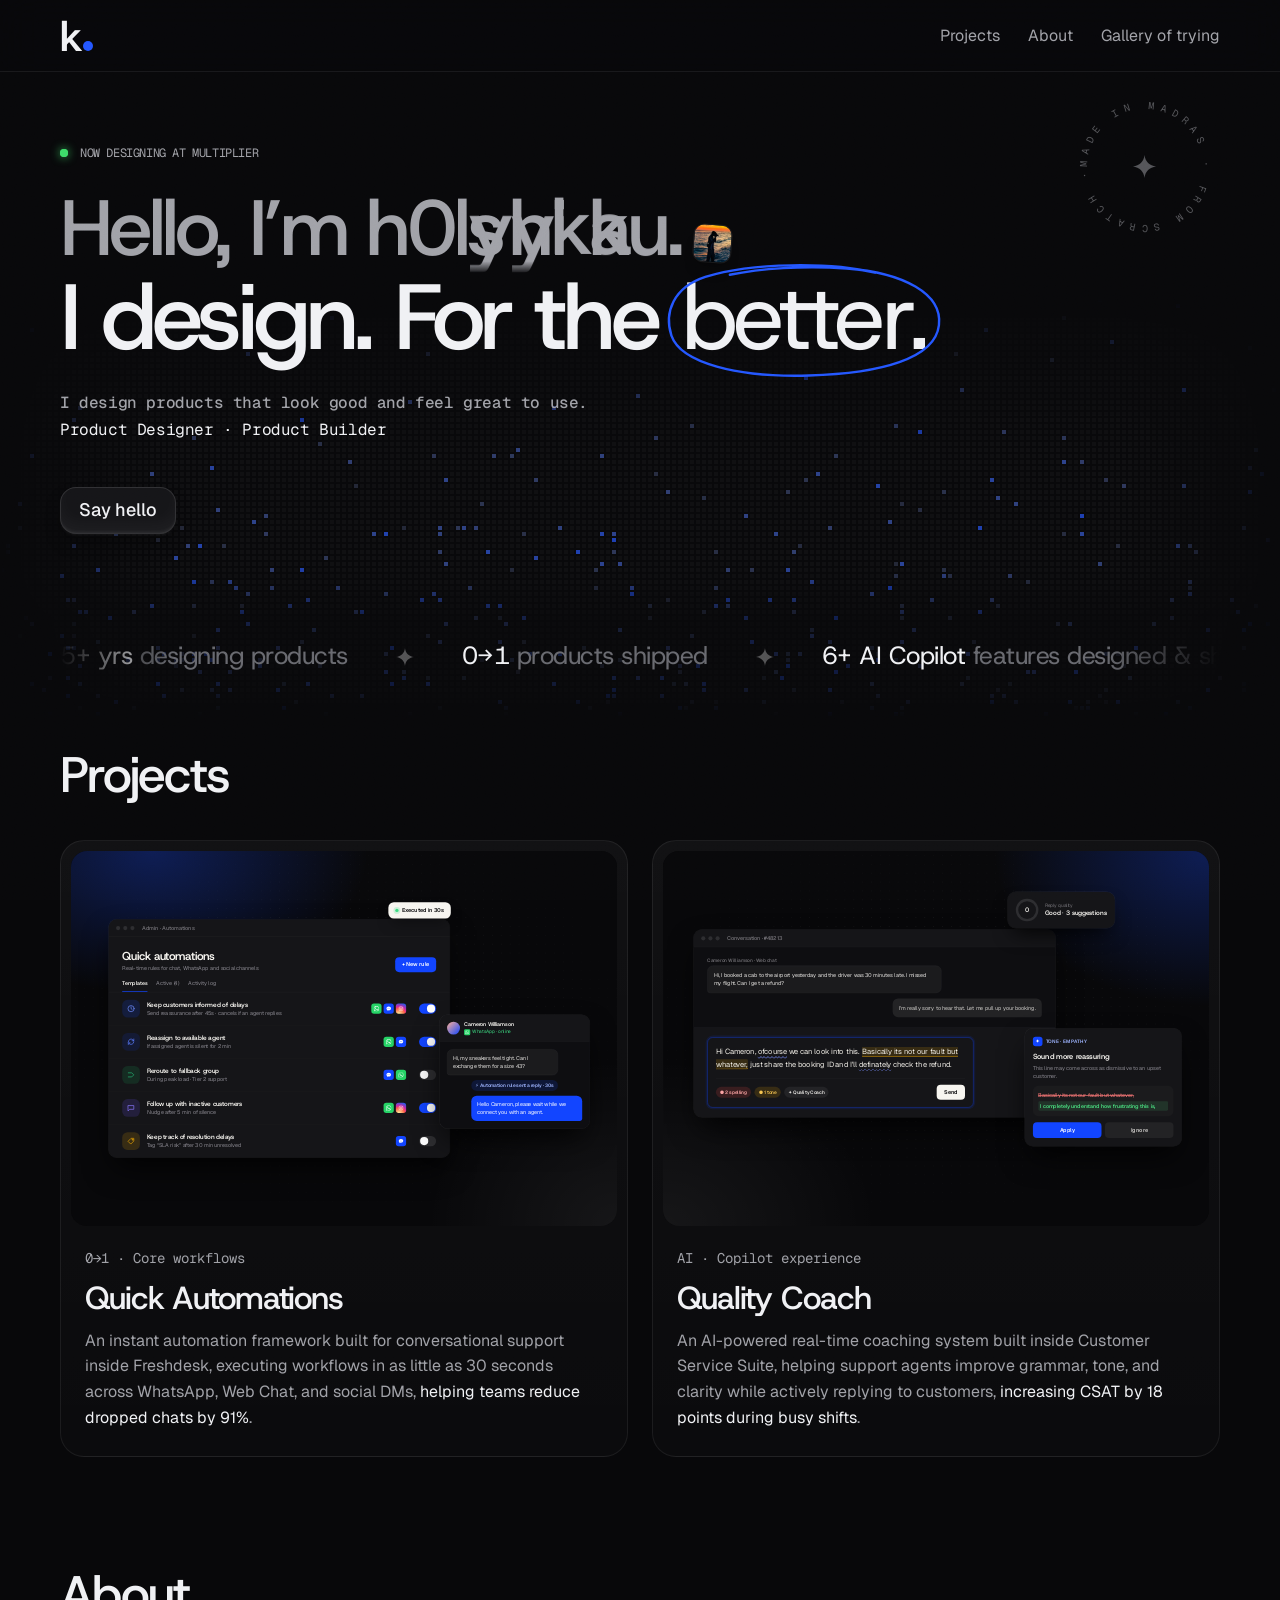
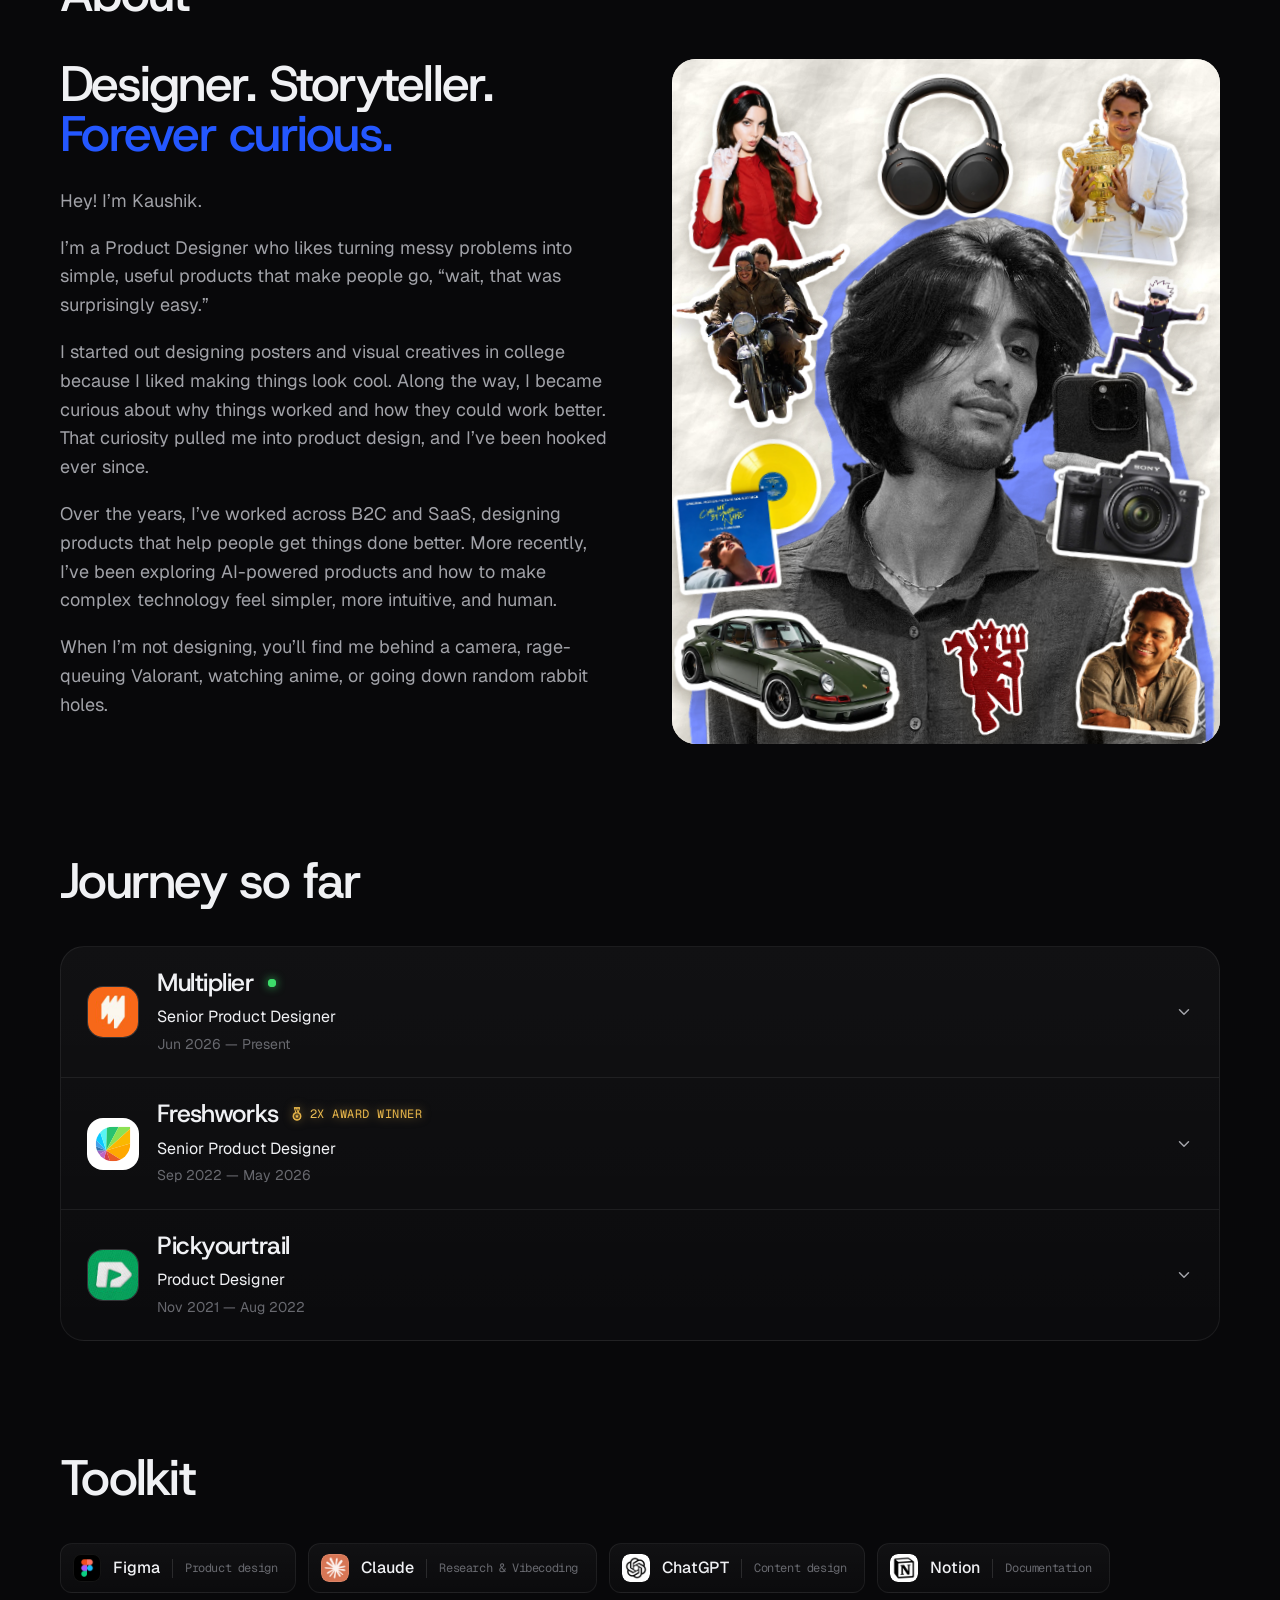
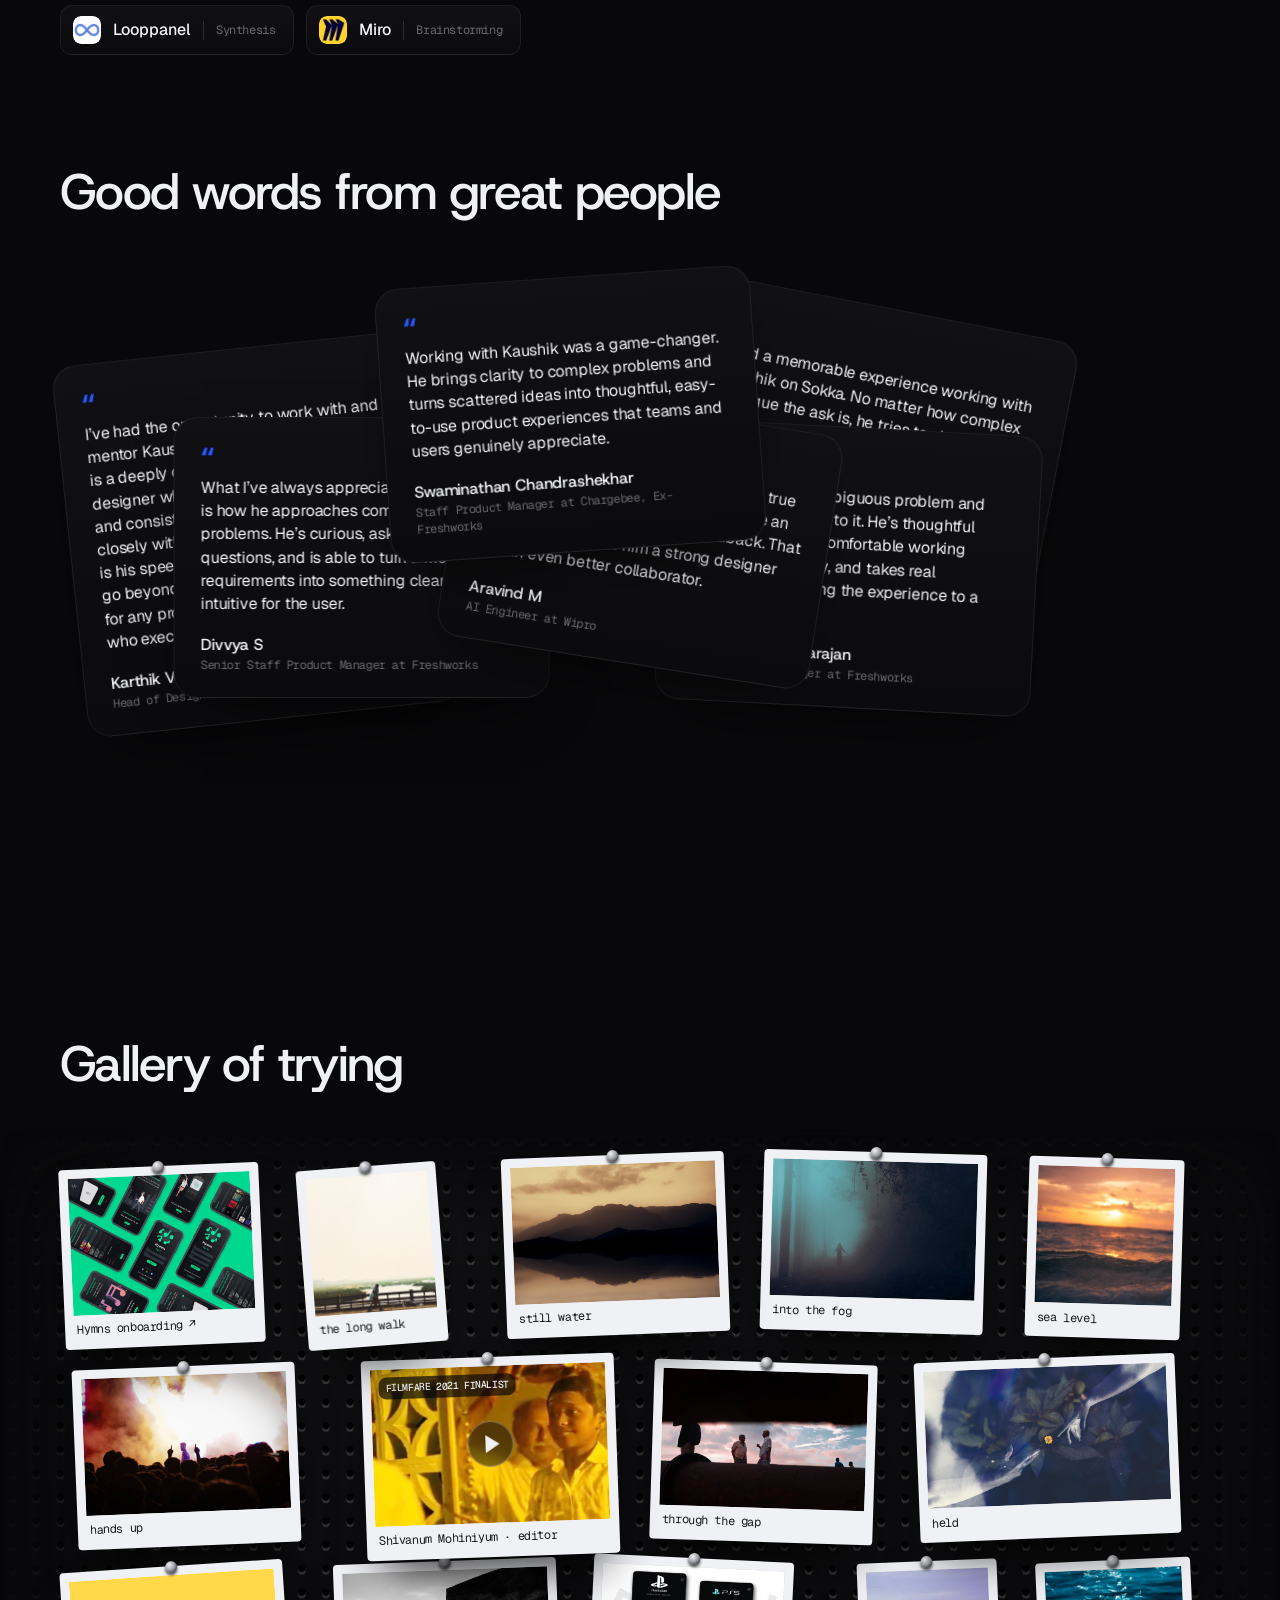
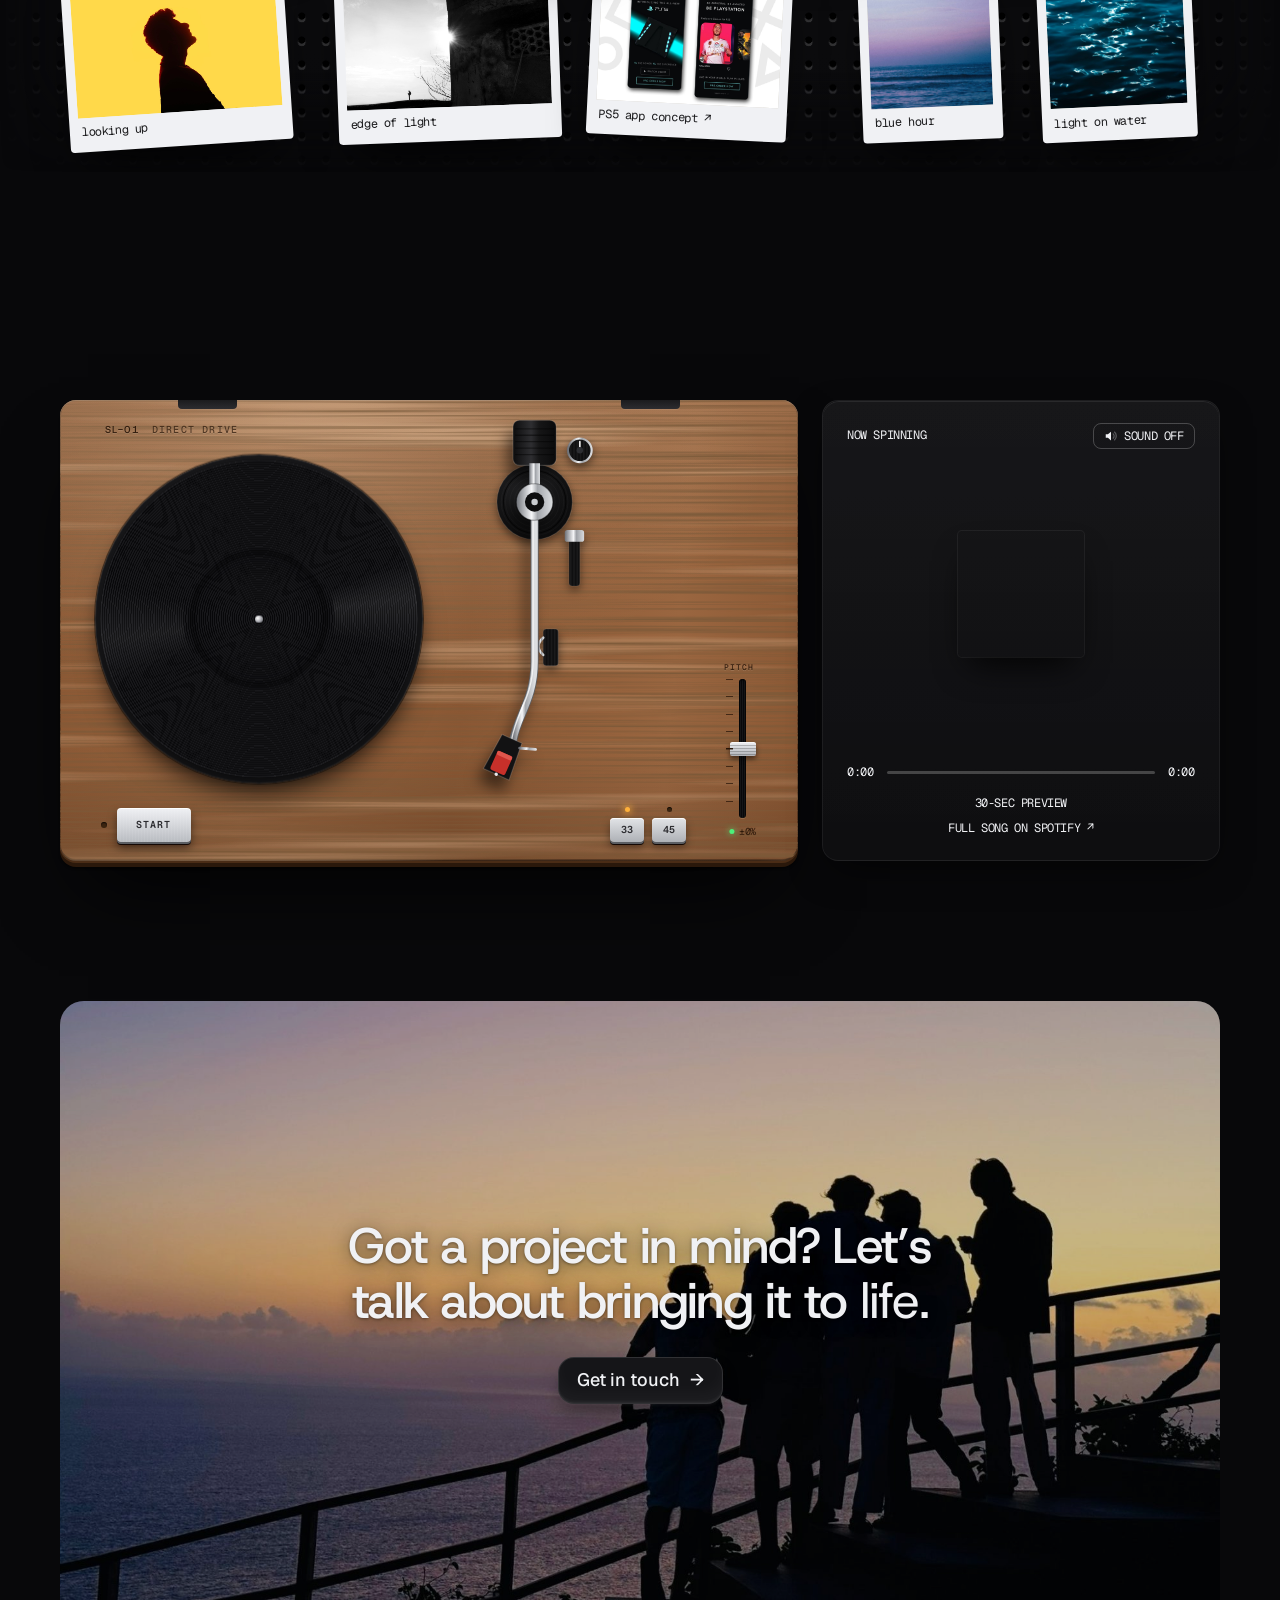
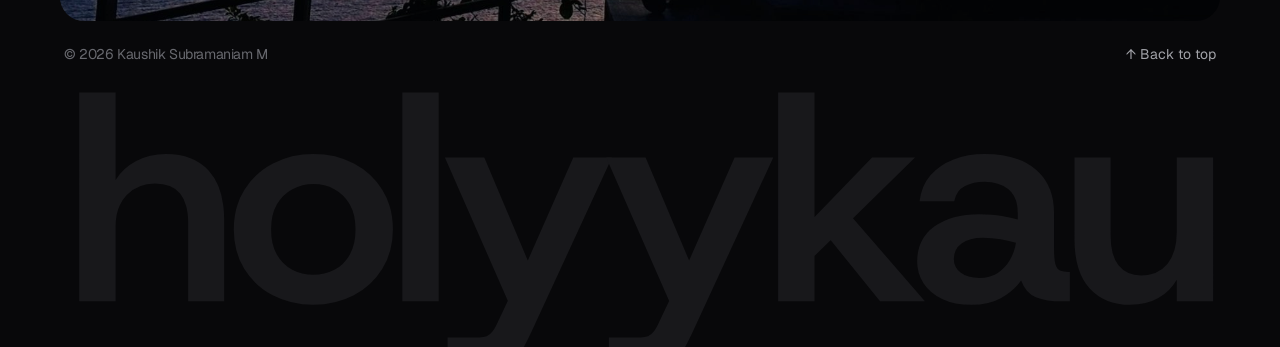
==== commit 236adb11: "Testimonials: credit the fifth quote to Aravind M, AI Engineer at Wipro Co-Authored-By: Claude Opus " ====
--- a/index.html
+++ b/index.html
@@ -69,7 +69,7 @@
     <figure class="tk-c t-card" tabindex="0"><span class="tk-q" aria-hidden="true">“</span><blockquote>Working with Kaushik was a game-changer. He brings clarity to complex problems and turns scattered ideas into thoughtful, easy-to-use product experiences that teams and users genuinely appreciate.</blockquote><figcaption><span><b>Swaminathan Chandrashekhar</b><small>Staff Product Manager at Chargebee, Ex-Freshworks</small></span></figcaption></figure>
     <figure class="tk-c t-card" tabindex="0"><span class="tk-q" aria-hidden="true">“</span><blockquote>I had a memorable experience working with Kaushik on Sokka. No matter how complex or vague the ask is, he tries to simplify it and deliver what’s needed to push the quality of the project. Such a great guy to work with!</blockquote><figcaption><span><b>Prashanth Swaminathan</b><small>Motion Design Lead at Zoho</small></span></figcaption></figure>
     <figure class="tk-c t-card" tabindex="0"><span class="tk-q" aria-hidden="true">“</span><blockquote>What I’ve always appreciated about Kaushik is how he approaches complex product problems. He’s curious, asks the right questions, and is able to turn a messy set of requirements into something clear and intuitive for the user.</blockquote><figcaption><span><b>Divvya S</b><small>Senior Staff Product Manager at Freshworks</small></span></figcaption></figure>
-    <figure class="tk-c t-card" tabindex="0"><span class="tk-q" aria-hidden="true">“</span><blockquote>Working with Kaushik always felt like a true partnership. He’s not afraid to challenge an idea, but he’s equally open to feedback. That combination makes him a strong designer and an even better collaborator.</blockquote><figcaption><span><b>Richie Roberts</b><small>Lead Product Designer at Freshworks</small></span></figcaption></figure>
+    <figure class="tk-c t-card" tabindex="0"><span class="tk-q" aria-hidden="true">“</span><blockquote>Working with Kaushik always felt like a true partnership. He’s not afraid to challenge an idea, but he’s equally open to feedback. That combination makes him a strong designer and an even better collaborator.</blockquote><figcaption><span><b>Aravind M</b><small>AI Engineer at Wipro</small></span></figcaption></figure>
     <figure class="tk-c t-card" tabindex="0"><span class="tk-q" aria-hidden="true">“</span><blockquote>Give Kaushik an ambiguous problem and he’ll bring structure to it. He’s thoughtful about the details, comfortable working through uncertainty, and takes real ownership of getting the experience to a high bar.</blockquote><figcaption><span><b>Ashokkumar Nagarajan</b><small>Senior Design Manager at Freshworks</small></span></figcaption></figure>
   </div>
 </section>
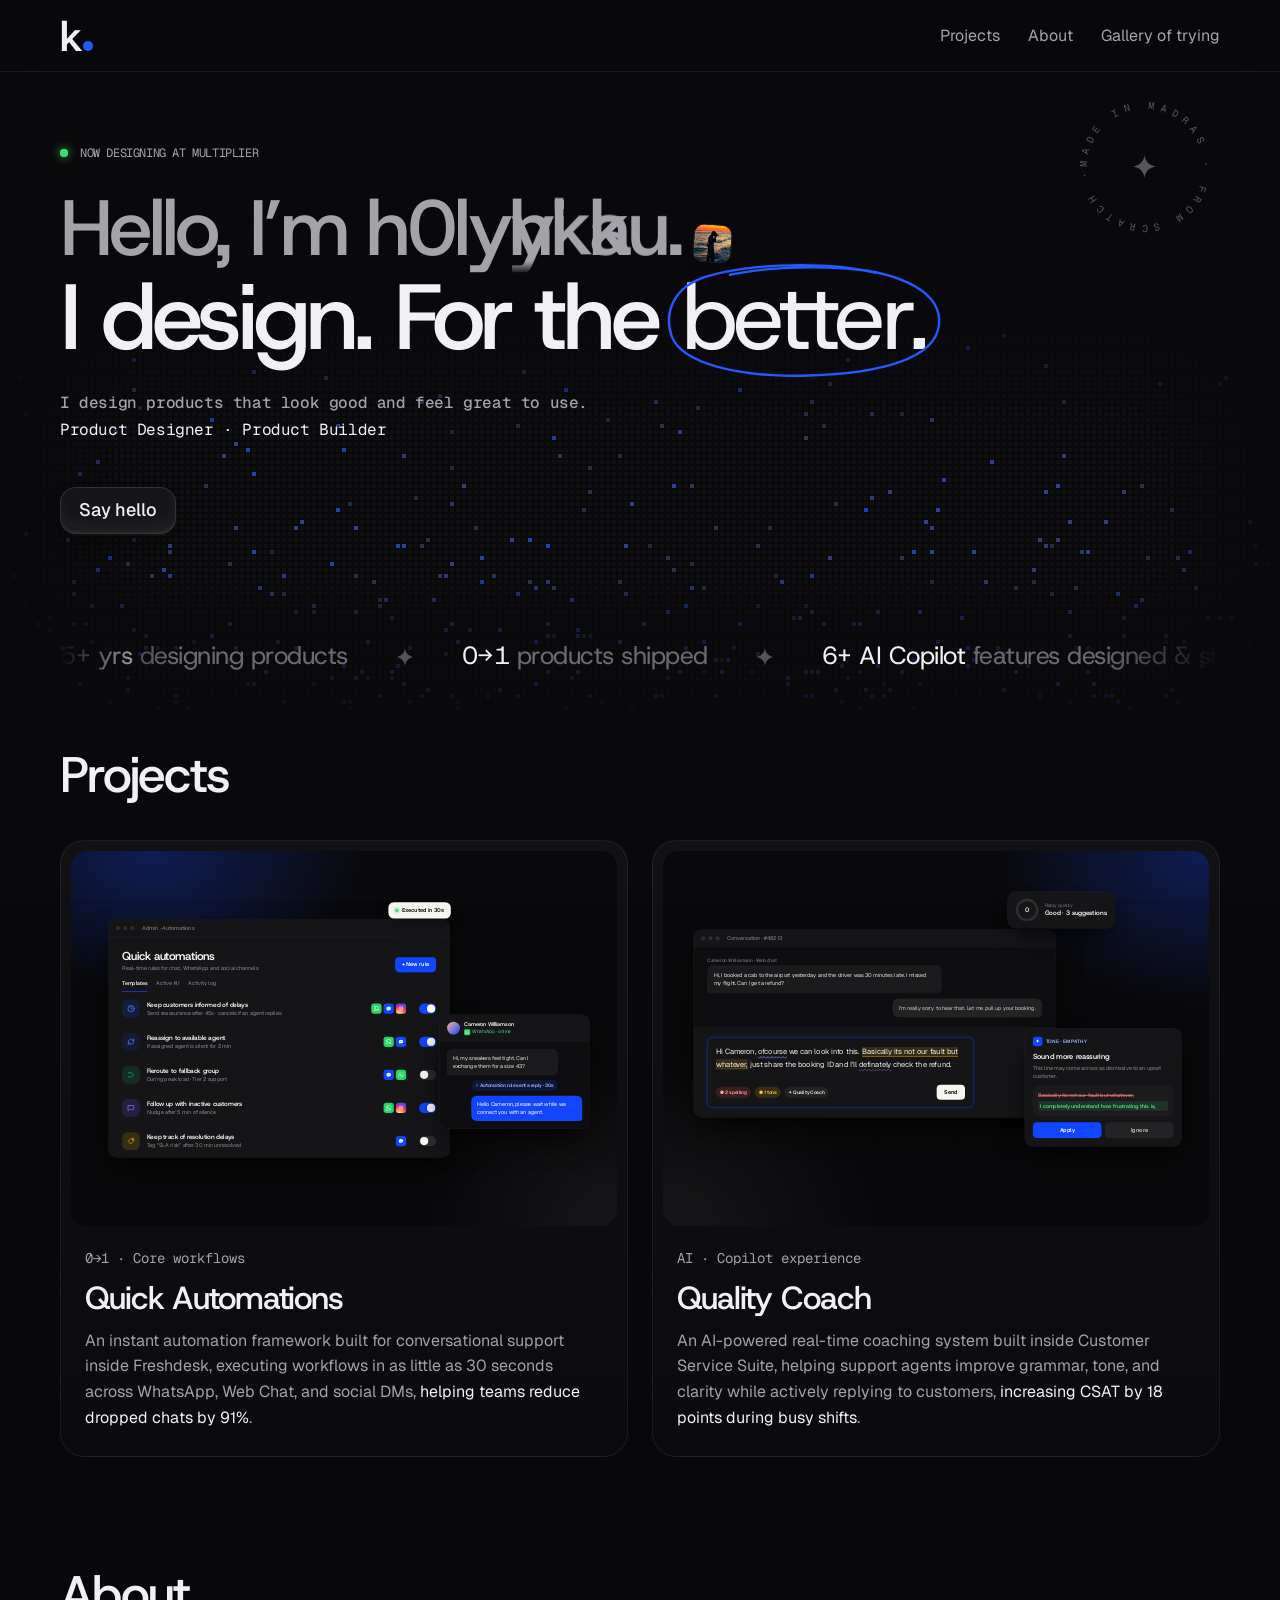
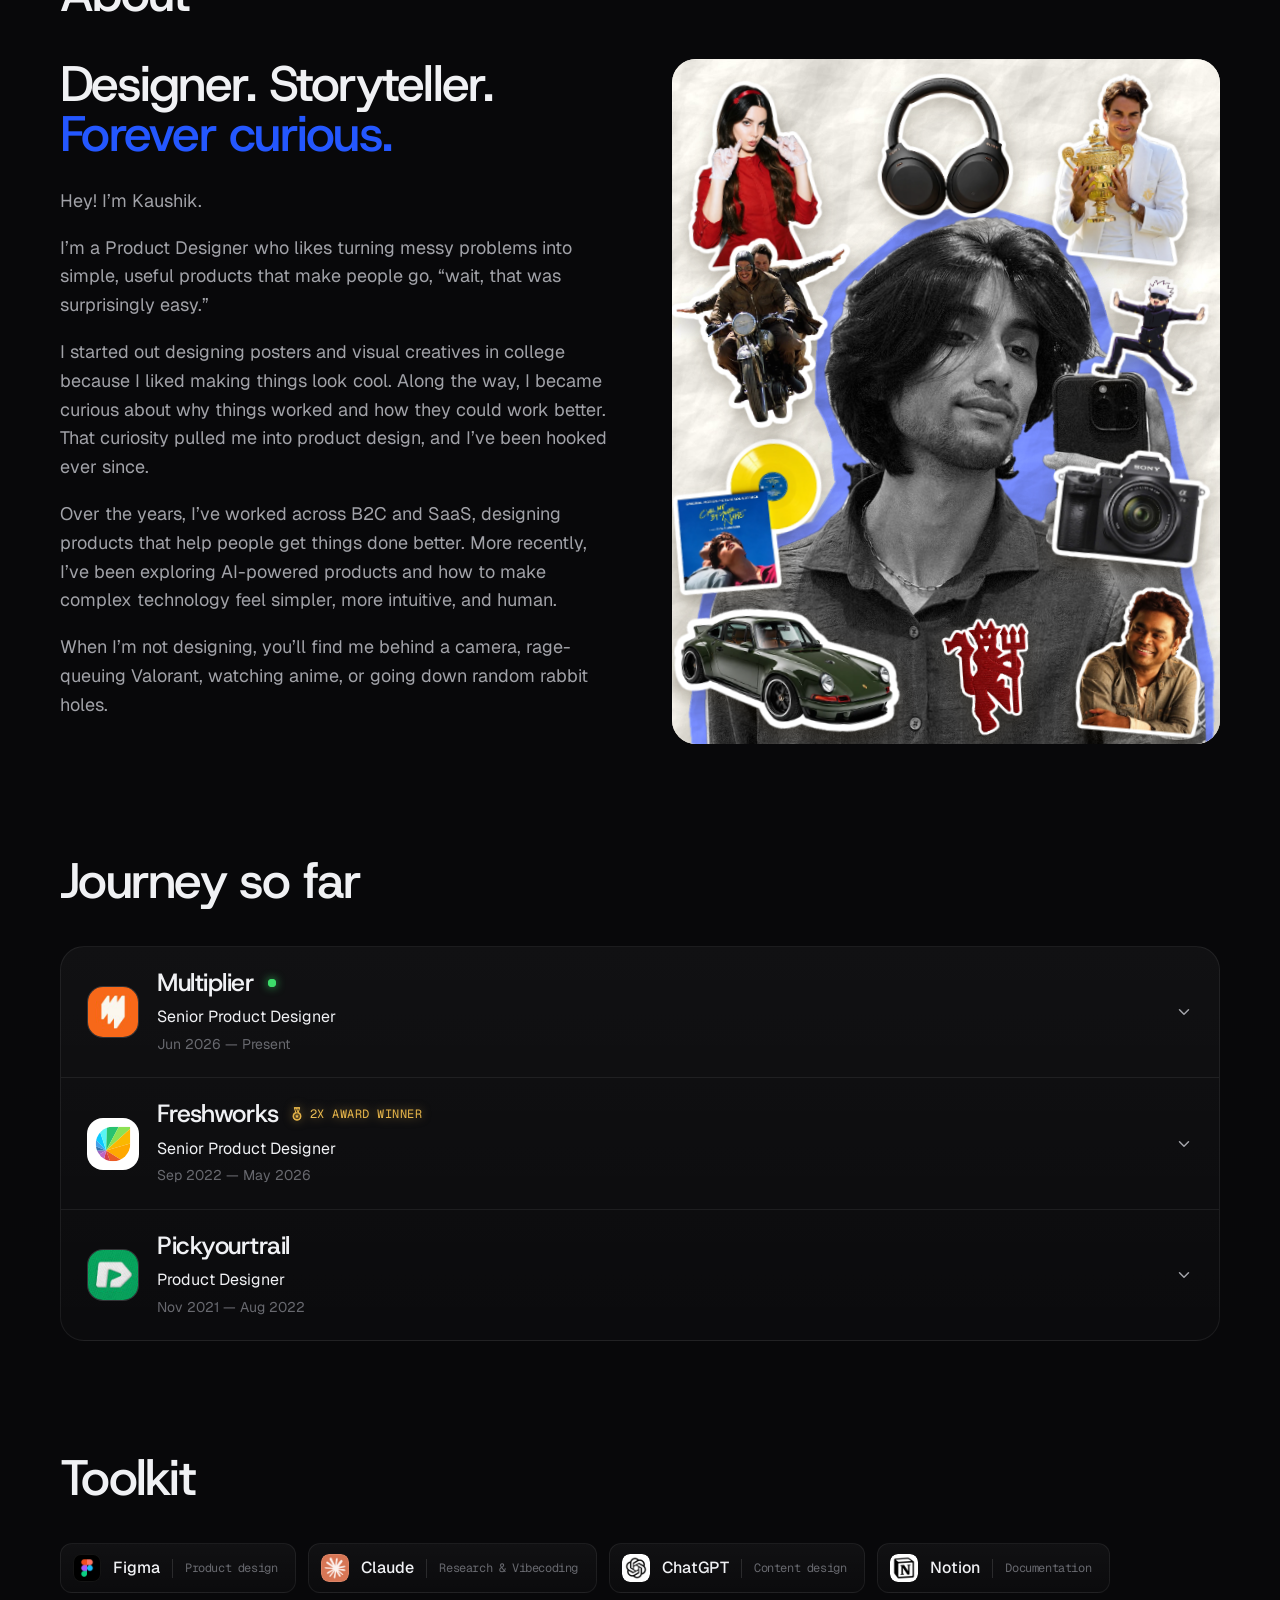
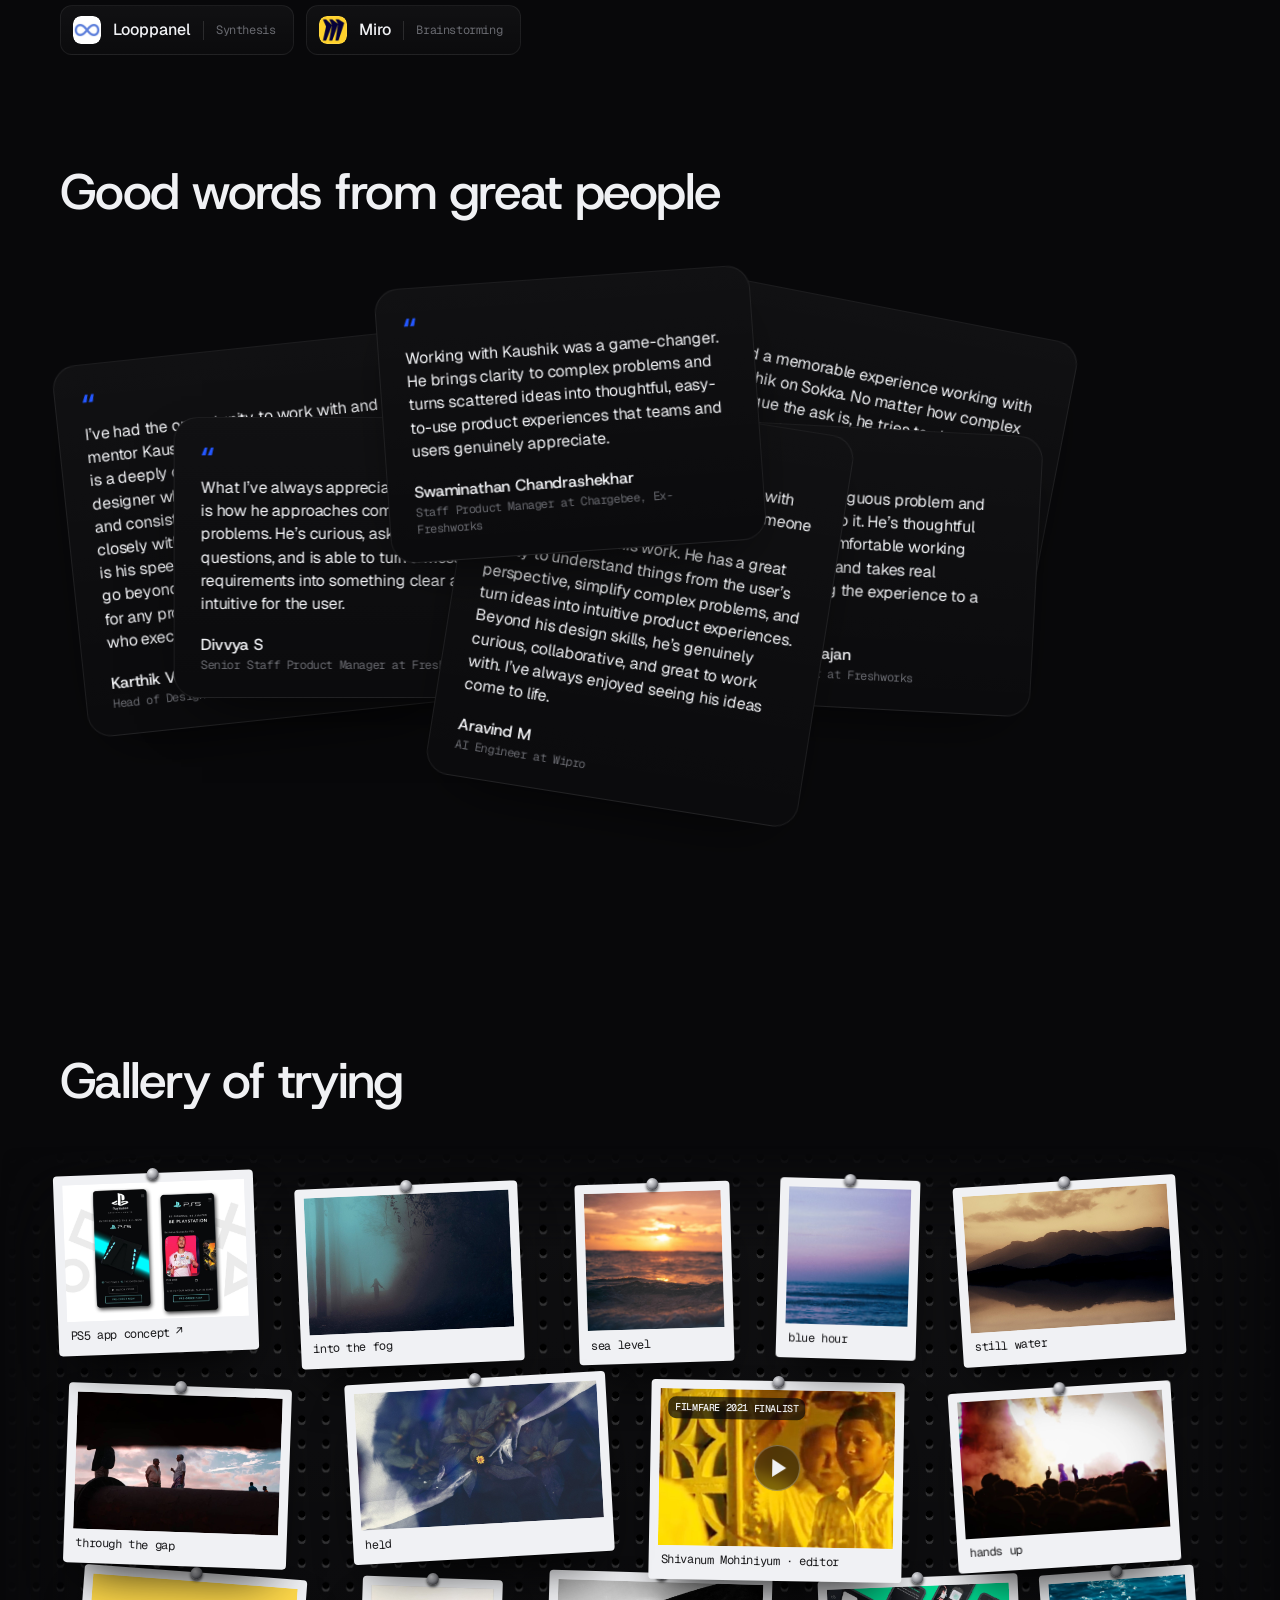
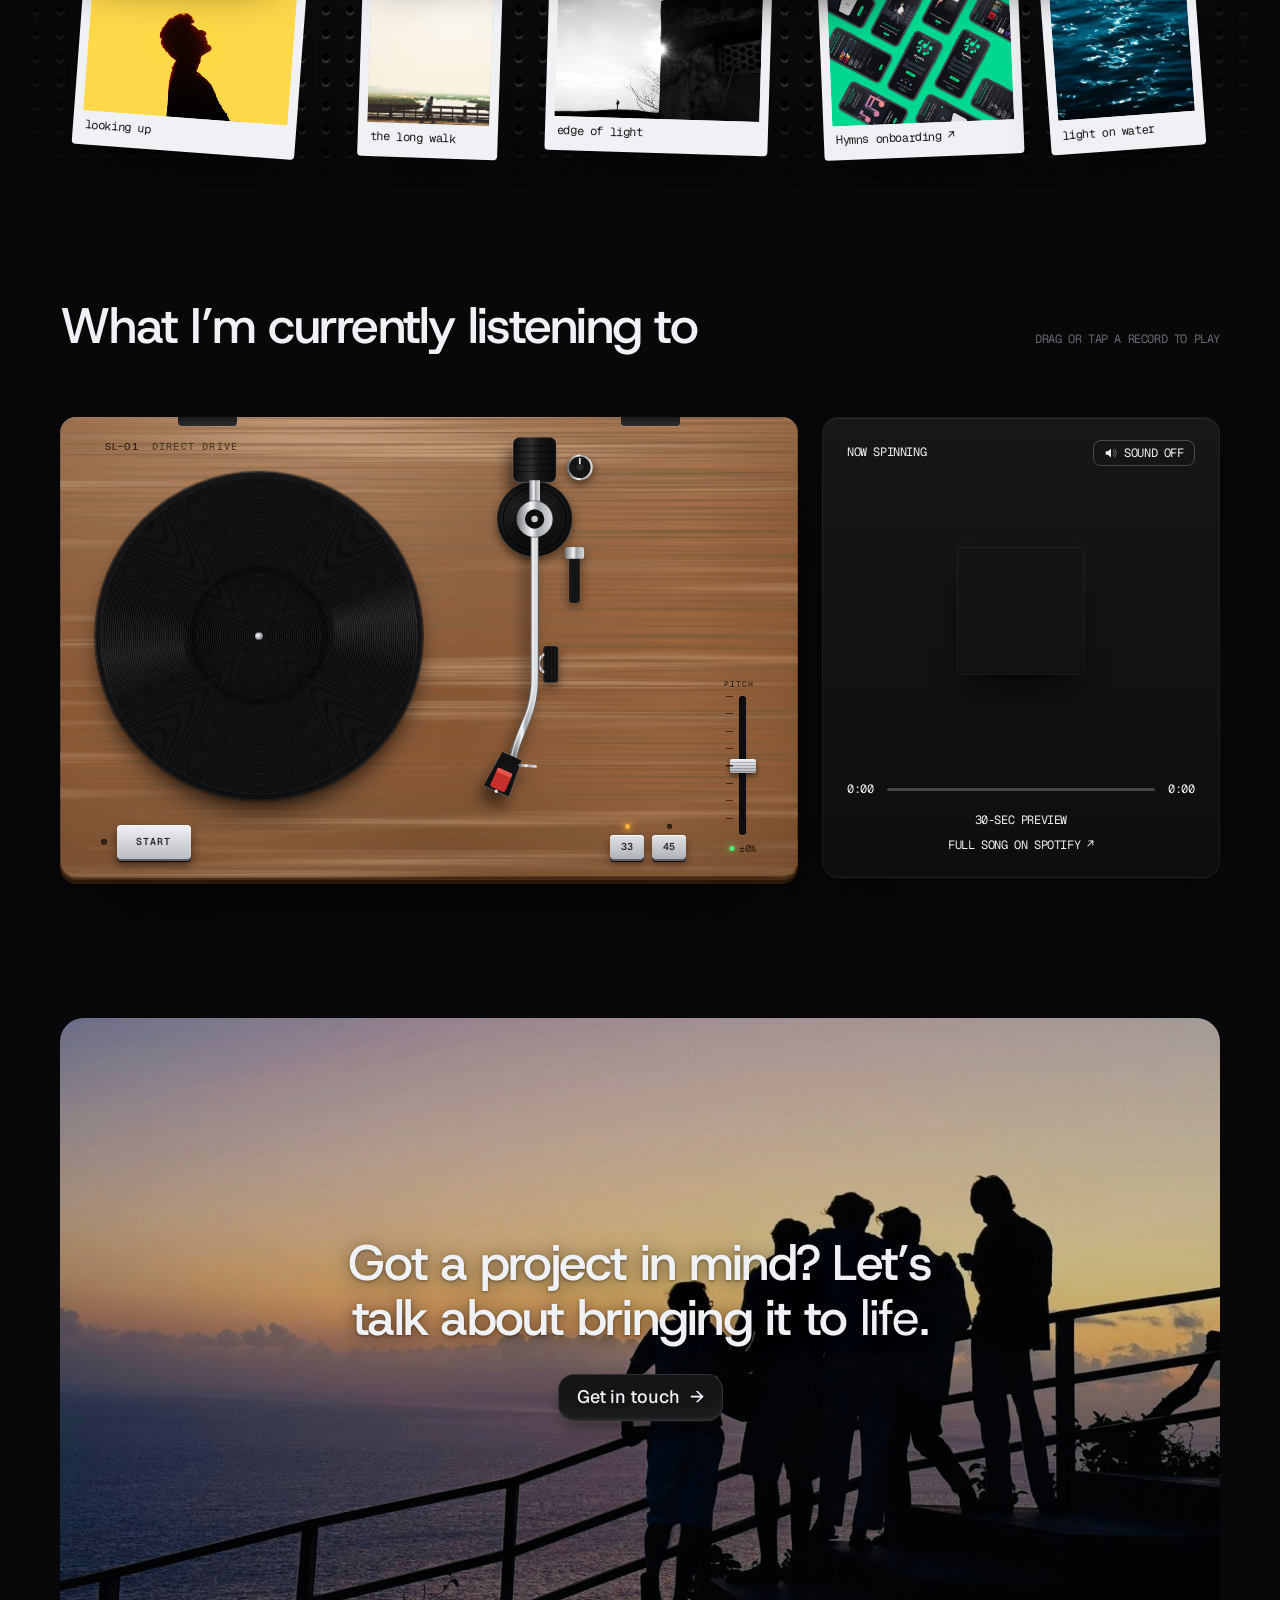
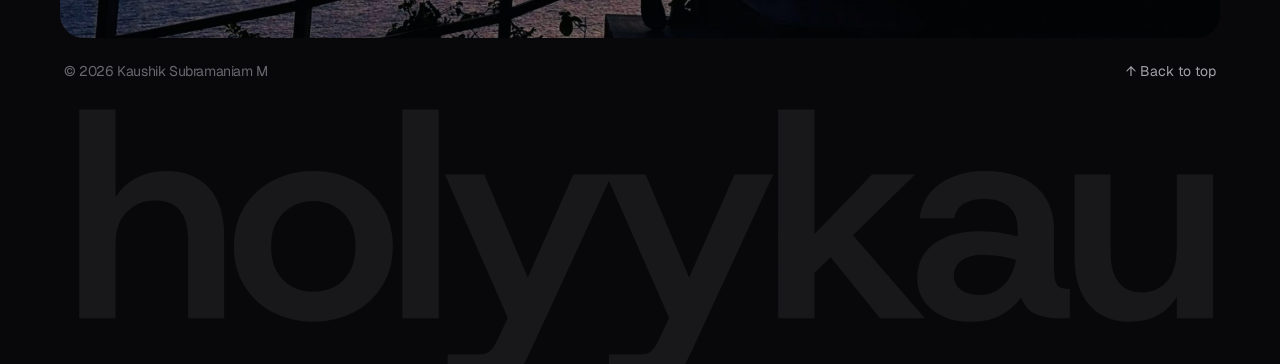
==== commit 2bf782d0: "Testimonials: Aravind M's quote Co-Authored-By: Claude Opus 5.5 <noreply@anthropic.com> Claude-Sessi" ====
--- a/index.html
+++ b/index.html
@@ -69,7 +69,7 @@
     <figure class="tk-c t-card" tabindex="0"><span class="tk-q" aria-hidden="true">“</span><blockquote>Working with Kaushik was a game-changer. He brings clarity to complex problems and turns scattered ideas into thoughtful, easy-to-use product experiences that teams and users genuinely appreciate.</blockquote><figcaption><span><b>Swaminathan Chandrashekhar</b><small>Staff Product Manager at Chargebee, Ex-Freshworks</small></span></figcaption></figure>
     <figure class="tk-c t-card" tabindex="0"><span class="tk-q" aria-hidden="true">“</span><blockquote>I had a memorable experience working with Kaushik on Sokka. No matter how complex or vague the ask is, he tries to simplify it and deliver what’s needed to push the quality of the project. Such a great guy to work with!</blockquote><figcaption><span><b>Prashanth Swaminathan</b><small>Motion Design Lead at Zoho</small></span></figcaption></figure>
     <figure class="tk-c t-card" tabindex="0"><span class="tk-q" aria-hidden="true">“</span><blockquote>What I’ve always appreciated about Kaushik is how he approaches complex product problems. He’s curious, asks the right questions, and is able to turn a messy set of requirements into something clear and intuitive for the user.</blockquote><figcaption><span><b>Divvya S</b><small>Senior Staff Product Manager at Freshworks</small></span></figcaption></figure>
-    <figure class="tk-c t-card" tabindex="0"><span class="tk-q" aria-hidden="true">“</span><blockquote>Working with Kaushik always felt like a true partnership. He’s not afraid to challenge an idea, but he’s equally open to feedback. That combination makes him a strong designer and an even better collaborator.</blockquote><figcaption><span><b>Aravind M</b><small>AI Engineer at Wipro</small></span></figcaption></figure>
+    <figure class="tk-c t-card" tabindex="0"><span class="tk-q" aria-hidden="true">“</span><blockquote>I had the opportunity to work closely with Kaushik while building Sokka, he is someone who brings both creativity and thoughtfulness to his work. He has a great ability to understand things from the user’s perspective, simplify complex problems, and turn ideas into intuitive product experiences. Beyond his design skills, he’s genuinely curious, collaborative, and great to work with. I’ve always enjoyed seeing his ideas come to life.</blockquote><figcaption><span><b>Aravind M</b><small>AI Engineer at Wipro</small></span></figcaption></figure>
     <figure class="tk-c t-card" tabindex="0"><span class="tk-q" aria-hidden="true">“</span><blockquote>Give Kaushik an ambiguous problem and he’ll bring structure to it. He’s thoughtful about the details, comfortable working through uncertainty, and takes real ownership of getting the experience to a high bar.</blockquote><figcaption><span><b>Ashokkumar Nagarajan</b><small>Senior Design Manager at Freshworks</small></span></figcaption></figure>
   </div>
 </section>
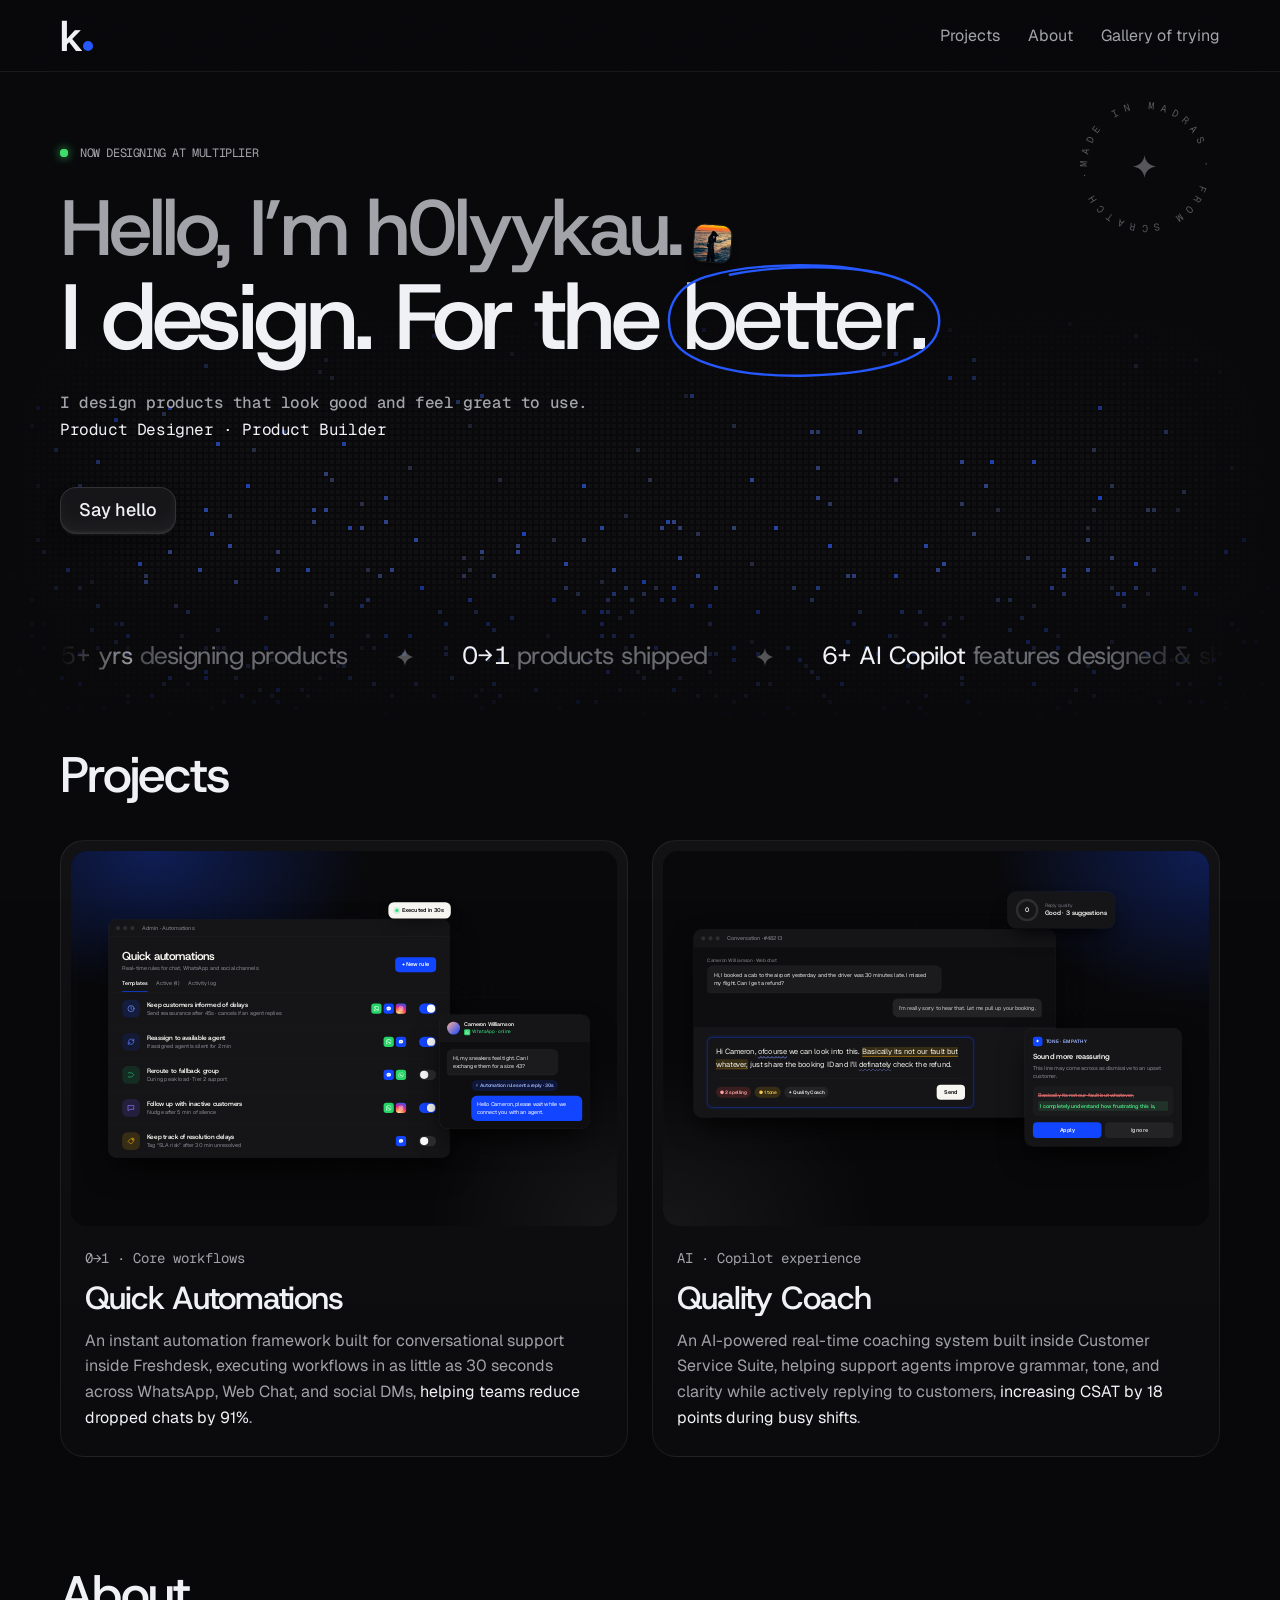
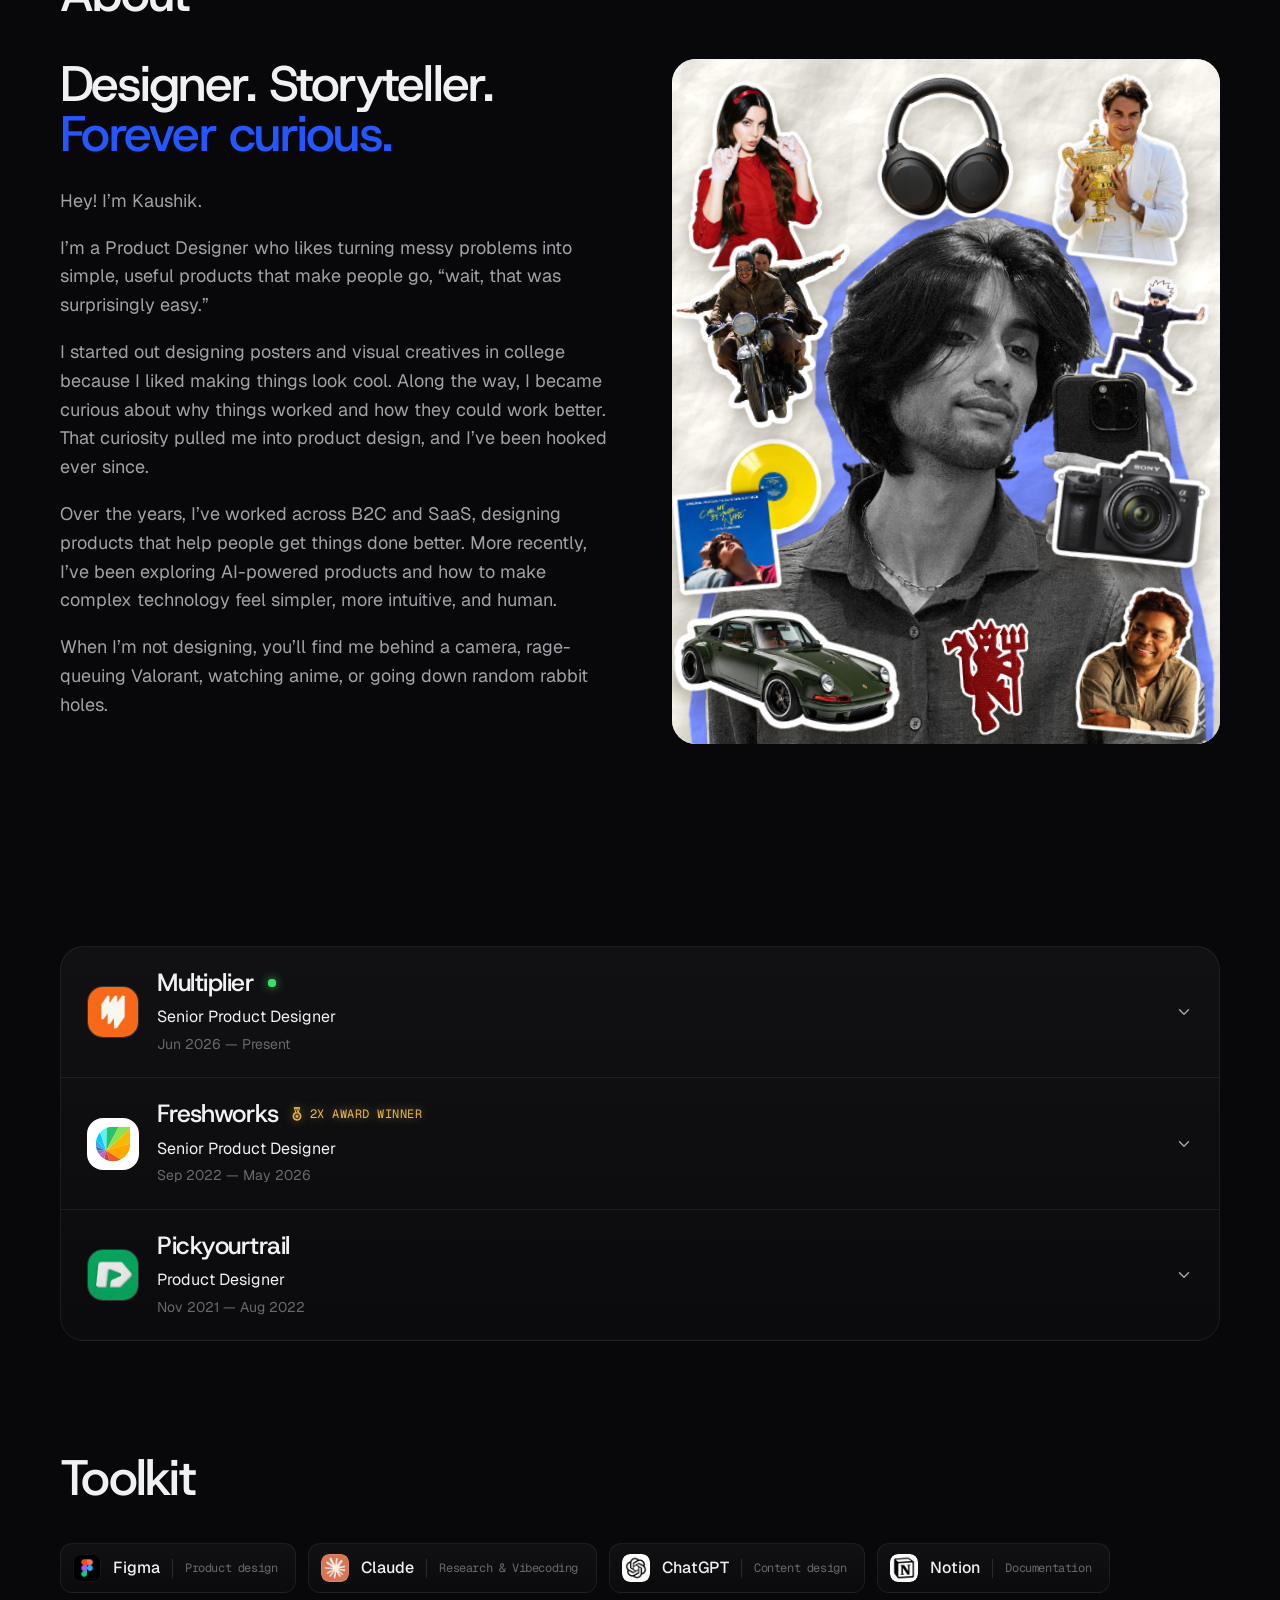
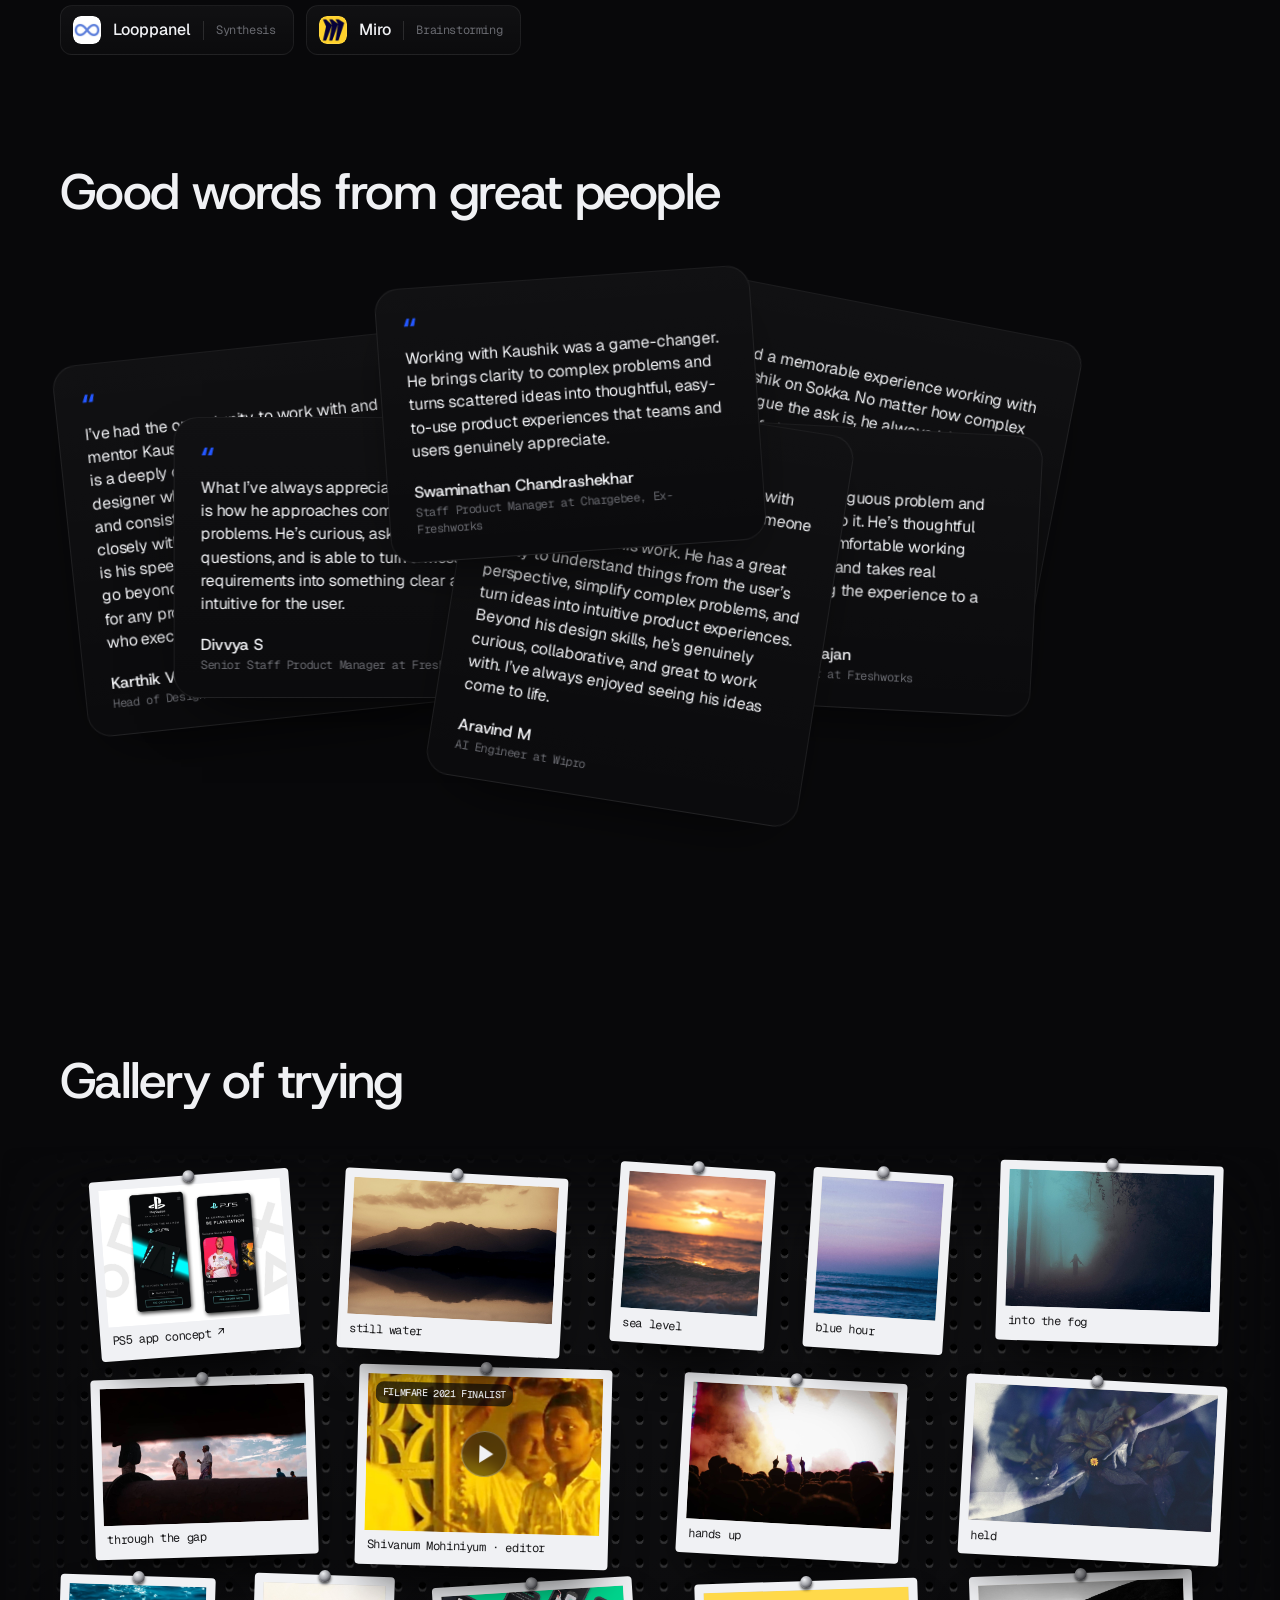
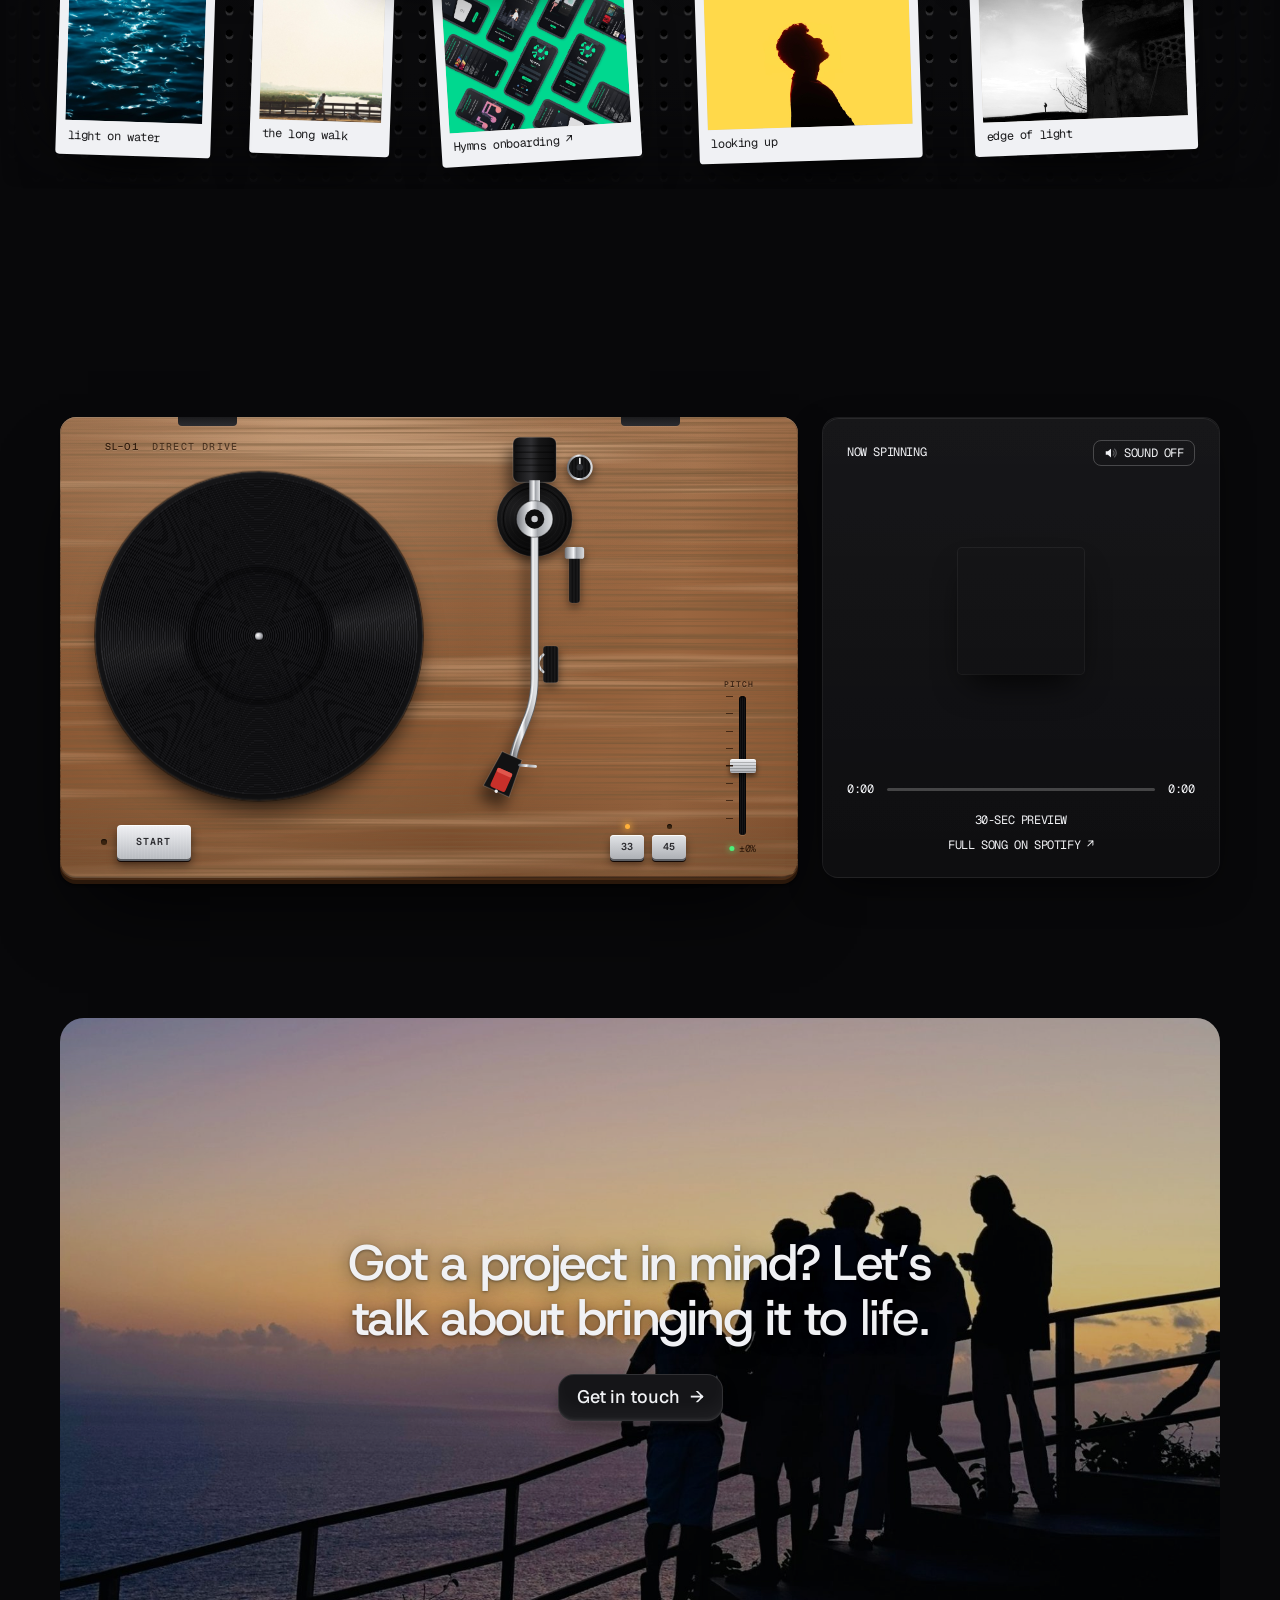
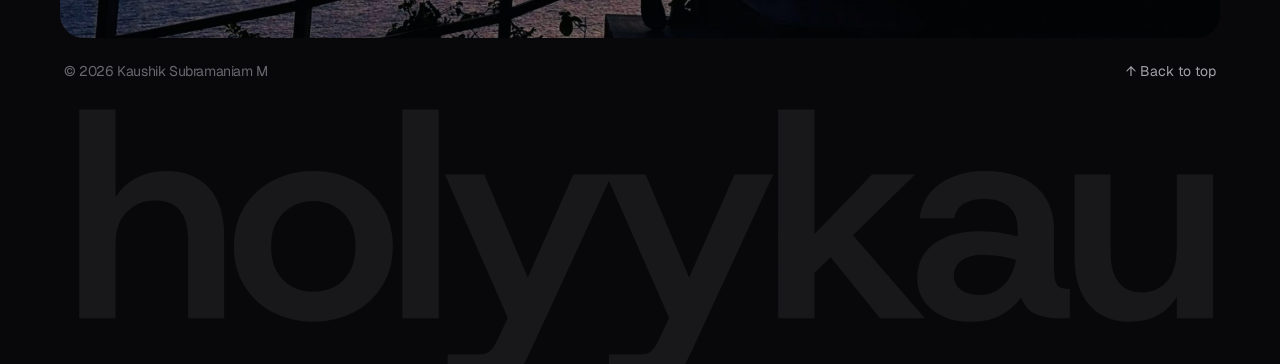
==== commit 22113996: "Testimonials: revise Prashanth Swaminathan's quote Co-Authored-By: Claude Opus 5.5 <noreply@anthropi" ====
--- a/index.html
+++ b/index.html
@@ -67,7 +67,7 @@
   <div class="tk rv" aria-label="Testimonials">
     <figure class="tk-c t-card" tabindex="0"><span class="tk-q" aria-hidden="true">“</span><blockquote>I’ve had the opportunity to work with and mentor Kaushik across multiple ventures. He is a deeply committed and detail oriented designer who quickly understands context and consistently delivers work that aligns closely with the vision. What sets him apart is his speed, ownership, and willingness to go beyond the brief. A dependable designer for any product leader looking for someone who executes with focus and initiative.</blockquote><figcaption><span><b>Karthik Venkataraman</b><small>Head of Design at Neurostellar</small></span></figcaption></figure>
     <figure class="tk-c t-card" tabindex="0"><span class="tk-q" aria-hidden="true">“</span><blockquote>Working with Kaushik was a game-changer. He brings clarity to complex problems and turns scattered ideas into thoughtful, easy-to-use product experiences that teams and users genuinely appreciate.</blockquote><figcaption><span><b>Swaminathan Chandrashekhar</b><small>Staff Product Manager at Chargebee, Ex-Freshworks</small></span></figcaption></figure>
-    <figure class="tk-c t-card" tabindex="0"><span class="tk-q" aria-hidden="true">“</span><blockquote>I had a memorable experience working with Kaushik on Sokka. No matter how complex or vague the ask is, he tries to simplify it and deliver what’s needed to push the quality of the project. Such a great guy to work with!</blockquote><figcaption><span><b>Prashanth Swaminathan</b><small>Motion Design Lead at Zoho</small></span></figcaption></figure>
+    <figure class="tk-c t-card" tabindex="0"><span class="tk-q" aria-hidden="true">“</span><blockquote>I had a memorable experience working with Kaushik on Sokka. No matter how complex or vague the ask is, he always tries to simplify it and deliver what’s needed to push the quality of the project. A thoughtful designer and genuinely great person to collaborate with.</blockquote><figcaption><span><b>Prashanth Swaminathan</b><small>Motion Design Lead at Zoho</small></span></figcaption></figure>
     <figure class="tk-c t-card" tabindex="0"><span class="tk-q" aria-hidden="true">“</span><blockquote>What I’ve always appreciated about Kaushik is how he approaches complex product problems. He’s curious, asks the right questions, and is able to turn a messy set of requirements into something clear and intuitive for the user.</blockquote><figcaption><span><b>Divvya S</b><small>Senior Staff Product Manager at Freshworks</small></span></figcaption></figure>
     <figure class="tk-c t-card" tabindex="0"><span class="tk-q" aria-hidden="true">“</span><blockquote>I had the opportunity to work closely with Kaushik while building Sokka, he is someone who brings both creativity and thoughtfulness to his work. He has a great ability to understand things from the user’s perspective, simplify complex problems, and turn ideas into intuitive product experiences. Beyond his design skills, he’s genuinely curious, collaborative, and great to work with. I’ve always enjoyed seeing his ideas come to life.</blockquote><figcaption><span><b>Aravind M</b><small>AI Engineer at Wipro</small></span></figcaption></figure>
     <figure class="tk-c t-card" tabindex="0"><span class="tk-q" aria-hidden="true">“</span><blockquote>Give Kaushik an ambiguous problem and he’ll bring structure to it. He’s thoughtful about the details, comfortable working through uncertainty, and takes real ownership of getting the experience to a high bar.</blockquote><figcaption><span><b>Ashokkumar Nagarajan</b><small>Senior Design Manager at Freshworks</small></span></figcaption></figure>
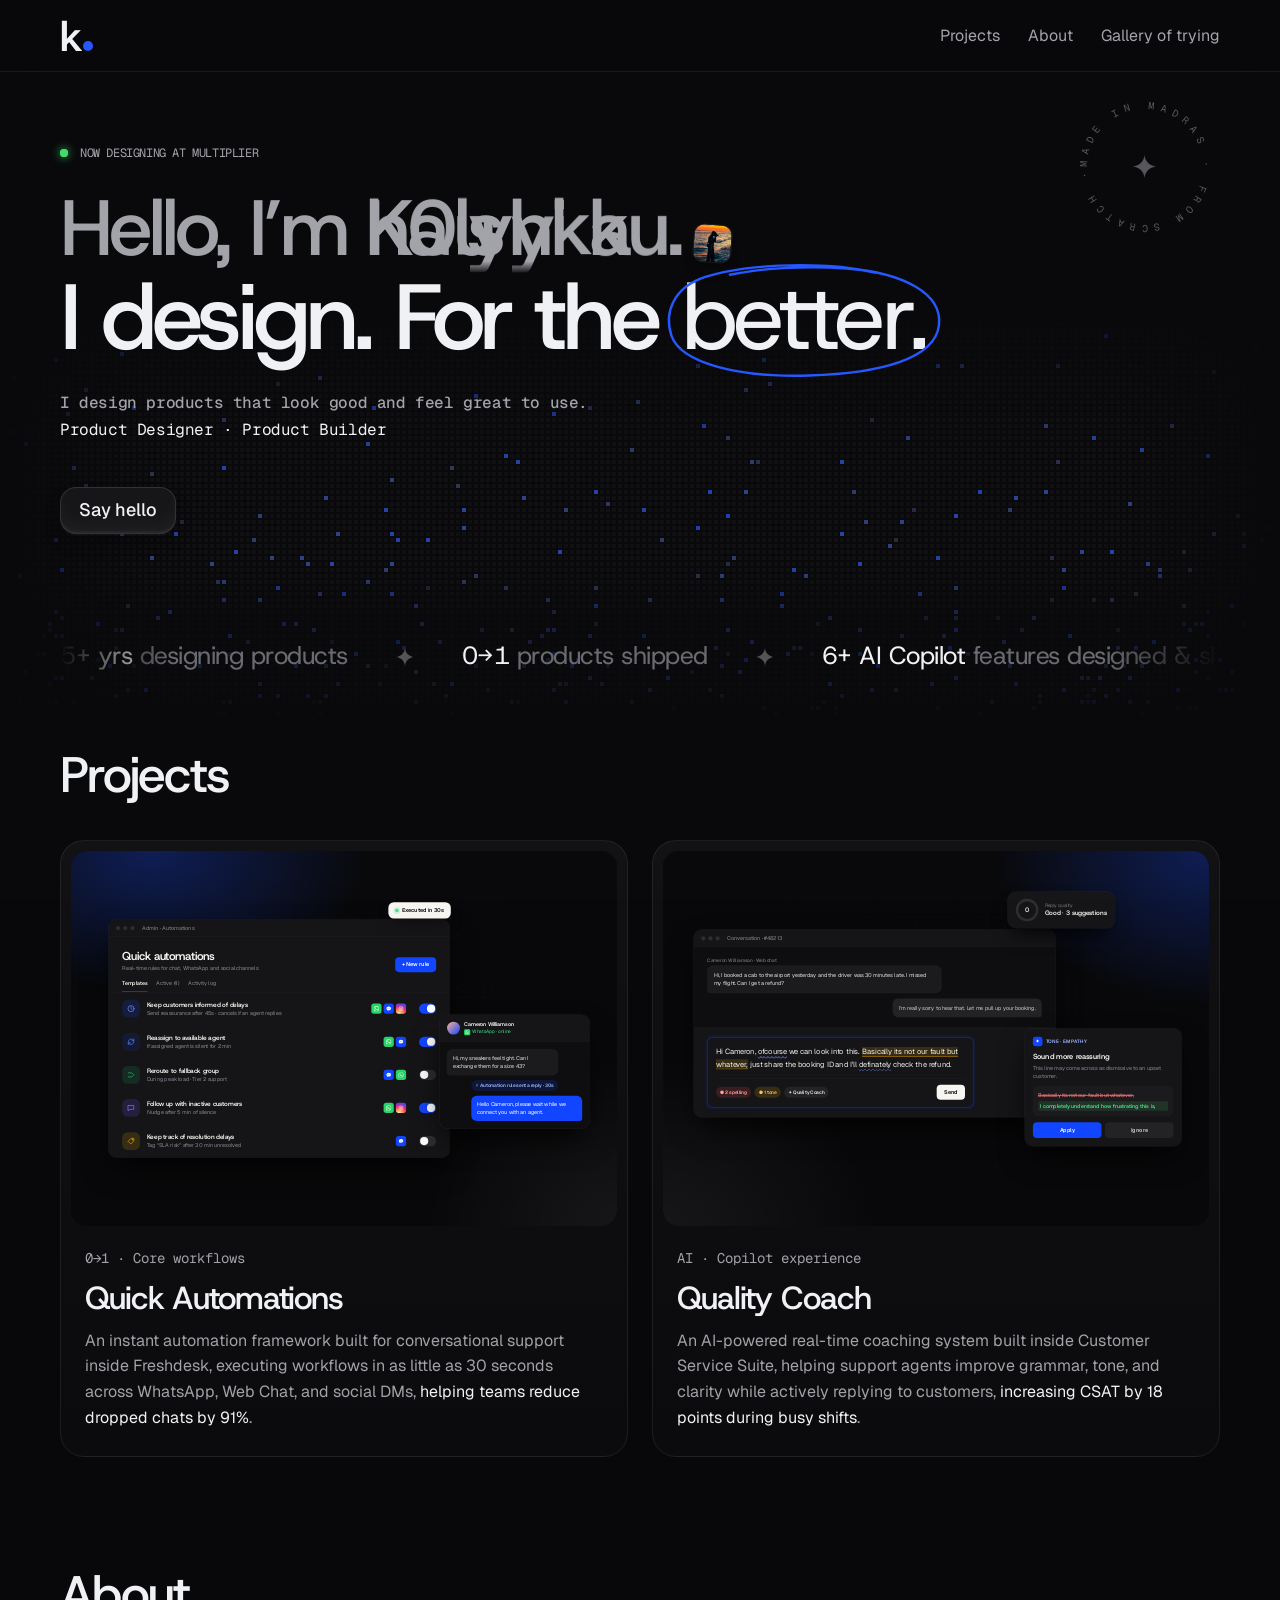
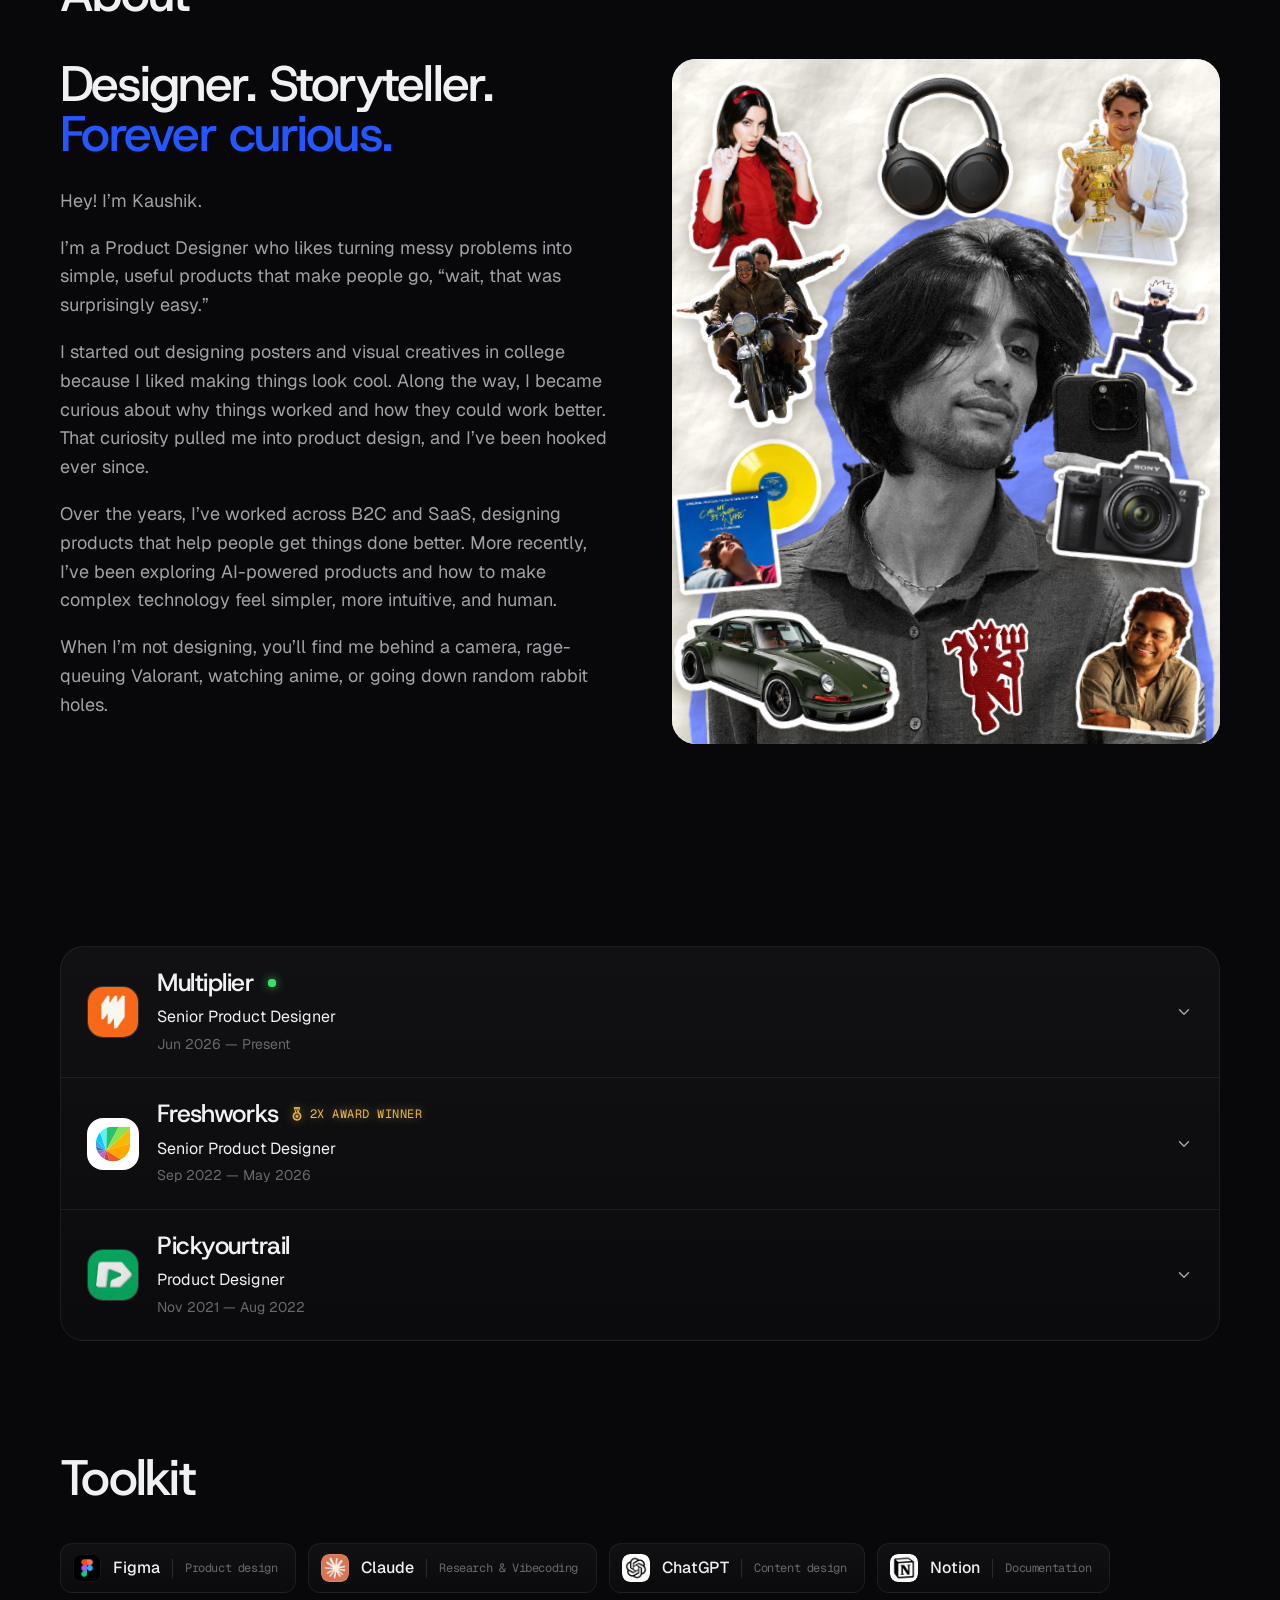
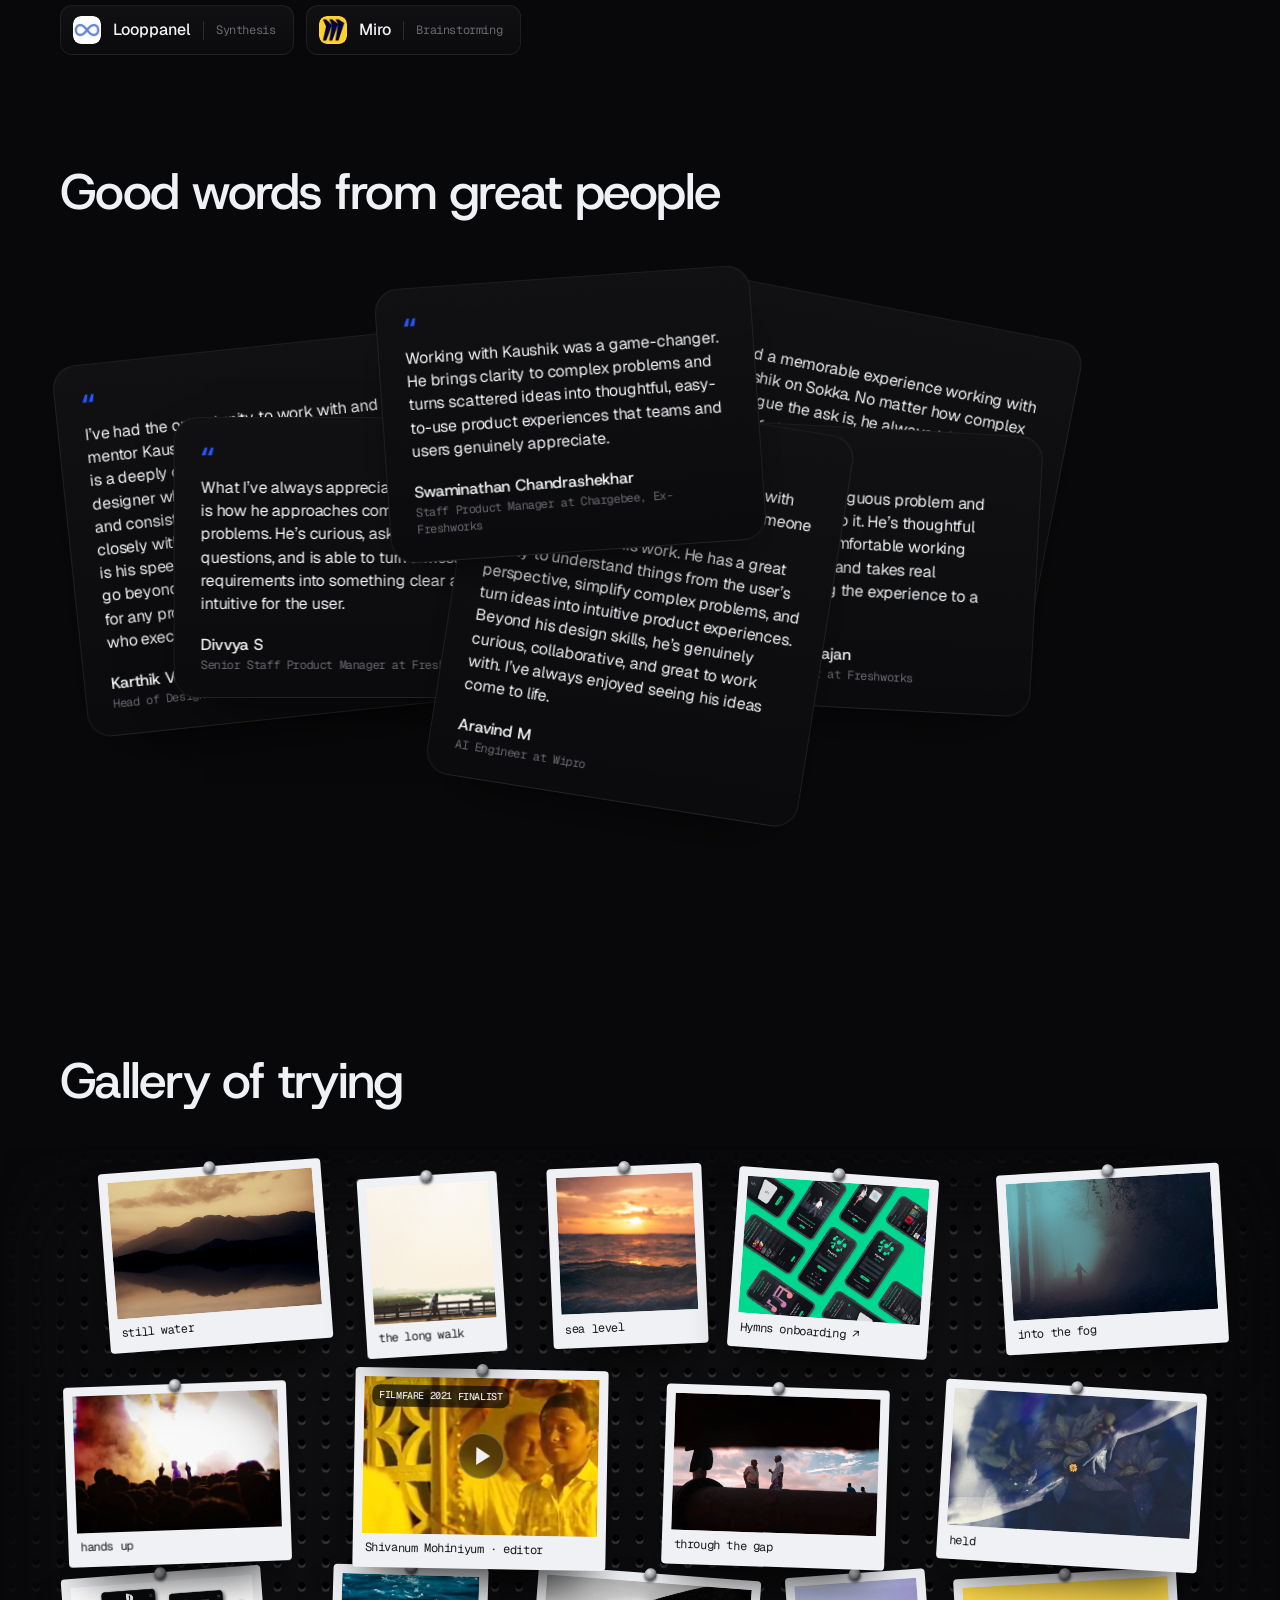
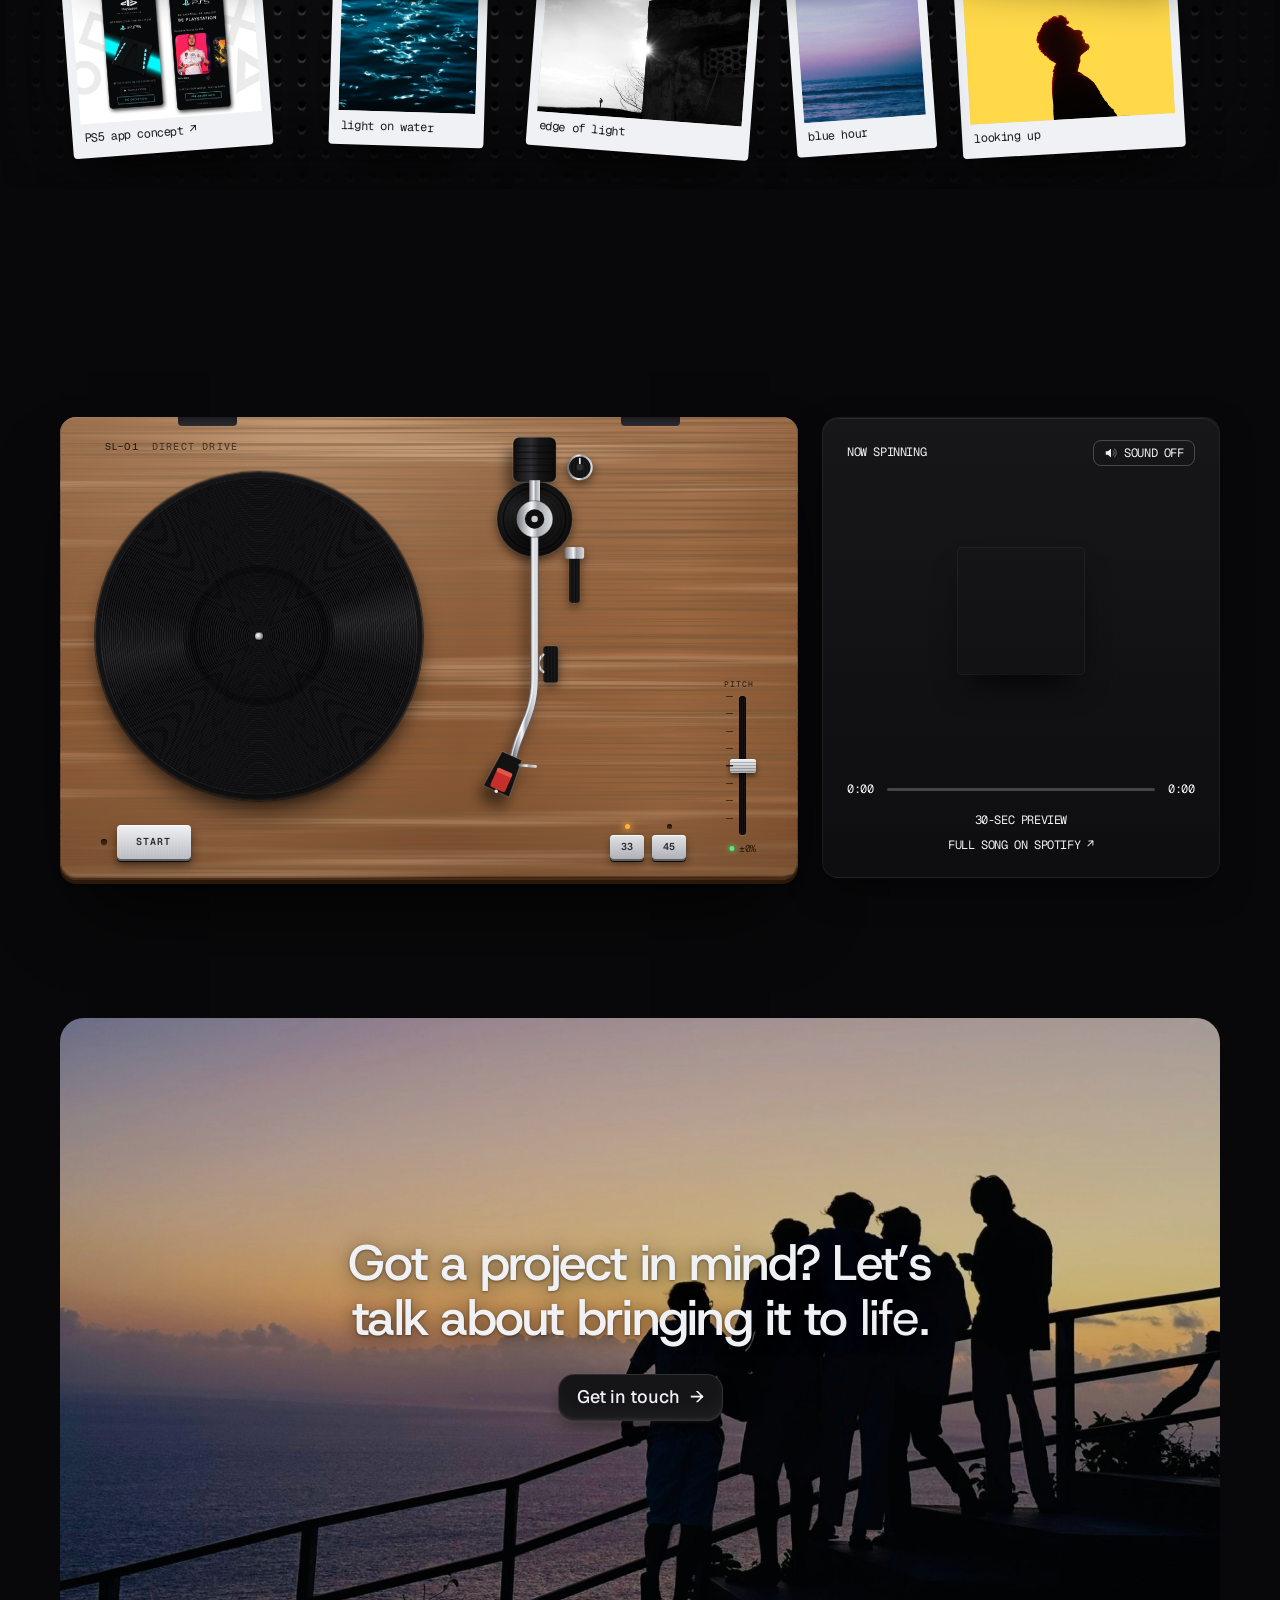
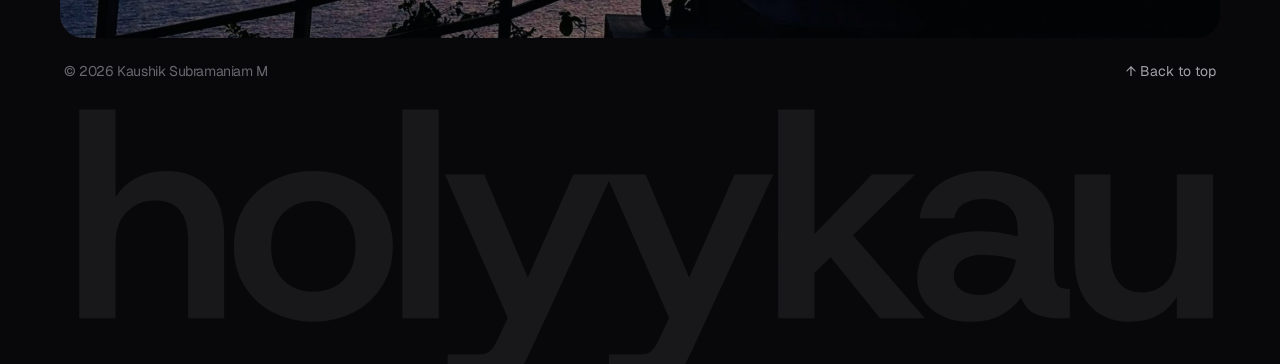
==== commit 214a59cd: "About board: caption with hand-drawn arrow, touch tags and wiggle Desktop: hovering the board slides" ====
--- a/index.html
+++ b/index.html
@@ -48,7 +48,7 @@
       <p>Over the years, I’ve worked across B2C and SaaS, designing products that help people get things done better. More recently, I’ve been exploring AI-powered products and how to make complex technology feel simpler, more intuitive, and human.</p>
       <p>When I’m not designing, you’ll find me behind a camera, rage-queuing Valorant, watching anime, or going down random rabbit holes.</p>
     </div>
-    <figure class="portrait cl rv" aria-label="A sticker board of things Kaushik likes"><img class="cl-paper" src="assets/about/paper.jpg" alt="" loading="lazy"><img class="cl-me" src="assets/about/me.png" alt="Kaushik, mirror selfie" loading="lazy"><span class="cl-s cl-cut" style="--x:69%;--y:57%;--w:29cqw;--r:6deg;--d:0.6s" title="Sony α7 III"><img src="assets/about/a7.webp" alt="Sony α7 III" loading="lazy"></span><span class="cl-s cl-cut" style="--x:2%;--y:3%;--w:25cqw;--r:-5deg;--d:0.0s" title="Lana Del Rey"><img src="assets/about/lana.webp" alt="Lana Del Rey" loading="lazy"></span><span class="cl-s cl-cut" style="--x:77.3%;--y:31.6%;--w:20cqw;--r:7deg;--d:1.3s" title="Jujutsu Kaisen · Gojo"><img src="assets/about/gojo.webp" alt="Jujutsu Kaisen · Gojo" loading="lazy"></span><span class="cl-s cl-cut" style="--x:70%;--y:2%;--w:25cqw;--r:6deg;--d:0.5s" title="Roger Federer · Wimbledon"><img src="assets/about/fed.webp" alt="Roger Federer · Wimbledon" loading="lazy"></span><span class="cl-s cl-cut" style="--x:0%;--y:55.7%;--w:28cqw;--r:-6deg;--d:0.9s" title="Call Me by Your Name · on vinyl"><img src="assets/about/vinyl.webp" alt="Call Me by Your Name · on vinyl" loading="lazy"></span><span class="cl-s cl-cut" style="--x:37%;--y:2%;--w:25cqw;--r:-4deg;--d:1.4s" title="Sony WH-1000XM4"><img src="assets/about/xm.webp" alt="Sony WH-1000XM4" loading="lazy"></span><span class="cl-s cl-cut" style="--x:0%;--y:26%;--w:34cqw;--r:-5deg;--d:1.6s" title="The Motorcycle Diaries"><img src="assets/about/md.webp" alt="The Motorcycle Diaries" loading="lazy"></span><span class="cl-s cl-cut" style="--x:0%;--y:80.4%;--w:42cqw;--r:4deg;--d:1.1s" title="Porsche 911 · Singer"><img src="assets/about/singer.webp" alt="Porsche 911 · Singer" loading="lazy"></span><span class="cl-s cl-cut" style="--x:49.7%;--y:81.65%;--w:16cqw;--r:-4deg;--d:1.9s" title="Manchester United"><img src="assets/about/mufc.webp" alt="Manchester United" loading="lazy"></span><span class="cl-s cl-cut" style="--x:74%;--y:76.75%;--w:23cqw;--r:5deg;--d:2.1s" title="A. R. Rahman"><img src="assets/about/arr.webp" alt="A. R. Rahman" loading="lazy"></span></figure>
+    <div class="cl-wrap"><figure class="portrait cl rv" aria-label="A sticker board of things Kaushik likes"><img class="cl-paper" src="assets/about/paper.jpg" alt="" loading="lazy"><img class="cl-me" src="assets/about/me.png" alt="Kaushik, mirror selfie" loading="lazy"><span class="cl-s cl-cut" style="--x:69%;--y:57%;--w:29cqw;--r:6deg;--d:0.6s" title="Sony α7 III"><img src="assets/about/a7.webp" alt="Sony α7 III" loading="lazy"></span><span class="cl-s cl-cut" style="--x:2%;--y:3%;--w:25cqw;--r:-5deg;--d:0.0s" title="Lana Del Rey"><img src="assets/about/lana.webp" alt="Lana Del Rey" loading="lazy"></span><span class="cl-s cl-cut" style="--x:77.3%;--y:31.6%;--w:20cqw;--r:7deg;--d:1.3s" title="Jujutsu Kaisen · Gojo"><img src="assets/about/gojo.webp" alt="Jujutsu Kaisen · Gojo" loading="lazy"></span><span class="cl-s cl-cut" style="--x:70%;--y:2%;--w:25cqw;--r:6deg;--d:0.5s" title="Roger Federer · Wimbledon"><img src="assets/about/fed.webp" alt="Roger Federer · Wimbledon" loading="lazy"></span><span class="cl-s cl-cut" style="--x:0%;--y:55.7%;--w:28cqw;--r:-6deg;--d:0.9s" title="Call Me by Your Name · on vinyl"><img src="assets/about/vinyl.webp" alt="Call Me by Your Name · on vinyl" loading="lazy"></span><span class="cl-s cl-cut" style="--x:37%;--y:2%;--w:25cqw;--r:-4deg;--d:1.4s" title="Sony WH-1000XM4"><img src="assets/about/xm.webp" alt="Sony WH-1000XM4" loading="lazy"></span><span class="cl-s cl-cut" style="--x:0%;--y:26%;--w:34cqw;--r:-5deg;--d:1.6s" title="The Motorcycle Diaries"><img src="assets/about/md.webp" alt="The Motorcycle Diaries" loading="lazy"></span><span class="cl-s cl-cut" style="--x:0%;--y:80.4%;--w:42cqw;--r:4deg;--d:1.1s" title="Porsche 911 · Singer"><img src="assets/about/singer.webp" alt="Porsche 911 · Singer" loading="lazy"></span><span class="cl-s cl-cut" style="--x:49.7%;--y:81.65%;--w:16cqw;--r:-4deg;--d:1.9s" title="Manchester United"><img src="assets/about/mufc.webp" alt="Manchester United" loading="lazy"></span><span class="cl-s cl-cut" style="--x:74%;--y:76.75%;--w:23cqw;--r:5deg;--d:2.1s" title="A. R. Rahman"><img src="assets/about/arr.webp" alt="A. R. Rahman" loading="lazy"></span></figure><p class="cl-cap" aria-hidden="true"><span>everything that keeps me sane. tap to hear <span class="cl-end">them.<svg viewBox="0 0 44 40" fill="none" stroke="currentColor" stroke-width="1.75" stroke-linecap="round" stroke-linejoin="round"><path pathLength="1" d="M2 9C12 3 25 3 29 12C33 21 22 26 19 19C16 12 30 8 35 17C38 23 38 29 36 35"/><path pathLength="1" d="M31.5 31L36 36L40 30.5"/></svg></span></span></p></div>
   </div>
 </section>
 
--- a/styles.css
+++ b/styles.css
@@ -2042,3 +2042,36 @@
 .cl-dot{position:absolute;z-index:7;pointer-events:none;opacity:0;scale:.4;transition:opacity .25s,scale .35s cubic-bezier(.3,.7,.3,1.4);width:22px;height:22px;border-radius:var(--r-round);
   background:var(--snd-c,var(--accent)) radial-gradient(circle,var(--white) 0 3px,transparent 3.5px);box-shadow:0 0 0 0 color-mix(in srgb,var(--snd-c,var(--accent)) 50%,transparent);animation:clPing 1.2s ease-out infinite}
 .cl-dot.on{opacity:1;scale:1}
+.cl-tag{position:absolute;z-index:7;pointer-events:none;opacity:0;translate:0 4px;transition:opacity .25s,translate .35s cubic-bezier(.3,.7,.3,1.4);max-width:calc(100% - 32px);padding:5px 9px;border-radius:var(--r-pill);background:rgba(var(--rgb-black),var(--o70));-webkit-backdrop-filter:blur(8px);backdrop-filter:blur(8px);color:var(--white);font-family:var(--mono);font-size:var(--fs-mono-sm);letter-spacing:var(--ls-mono);text-transform:uppercase;line-height:1.2;white-space:nowrap;overflow:hidden;text-overflow:ellipsis}
+.cl-tag.on{opacity:1;translate:0 0}
+
+/* About: hovering the sticker board shows a mono caption above it, in the heading row */
+.cl-wrap{position:relative;display:flex;flex-direction:column}
+/* touch screens (and narrow ones): no hover, so the caption is always there, above the board, its arrow pointing down at it */
+/* 12px mono like the site's other labels; the arrow follows the last word and drops down, tip 4px off the board */
+.cl-cap{order:-1;position:relative;display:block;margin:0 0 1px;padding:0;font-family:var(--mono);font-size:var(--fs-mono);letter-spacing:var(--ls-mono);line-height:var(--lh-relaxed);color:var(--text-secondary)}
+.cl-end{white-space:nowrap}
+/* stacked under the bio: pull the caption up so it sits 32px below the last paragraph (18px margin + 48px column gap otherwise) */
+@media (max-width:900px){.cl-cap{margin-top:-35px}}
+.cl-cap svg{display:inline-block;vertical-align:top;width:31px;height:28px;margin:4px 0 0 6px;color:var(--text-secondary)}
+@media (hover:hover) and (min-width:901px){
+  /* slides in from the right, just above the board's top-right corner; a hand-drawn loop arrow curls down, its tip 4px off the board */
+  .cl-cap{display:flex;align-items:flex-start;justify-content:flex-start;gap:6px;position:absolute;right:4px;bottom:calc(100% + 3px);z-index:8;margin:0;padding:0;pointer-events:none;font-family:var(--mono);font-size:var(--fs-mono);letter-spacing:var(--ls-mono);line-height:var(--lh-relaxed);color:var(--text-secondary);white-space:nowrap;opacity:0;translate:24px 0;transition:opacity .3s,translate .5s cubic-bezier(.22,1,.36,1)}
+  .cl-cap span{padding:2px 0 0}
+  .cl-cap svg{display:block;width:44px;height:40px;margin:0;flex:none;color:var(--text-secondary)}
+  .cl-cap .cl-end{white-space:normal;word-spacing:normal}
+  .cl-cap path{stroke-dasharray:1;stroke-dashoffset:1;transition:stroke-dashoffset .5s ease .15s}
+  .cl-cap path + path{transition-delay:.6s;transition-duration:.2s}
+  .portrait.cl:hover + .cl-cap,.portrait.cl:focus-within + .cl-cap{opacity:1;translate:0 0}
+  .portrait.cl:hover + .cl-cap path,.portrait.cl:focus-within + .cl-cap path{stroke-dashoffset:0}
+}
+/* wide screens have room beside the board: the caption sits to its right, one word per line, its arrow curling left into the board */
+@media (hover:hover) and (min-width:1440px){
+  .cl-cap{flex-direction:column;align-items:flex-start;gap:4px;white-space:normal;left:calc(100% + 25px);right:auto;bottom:auto;top:28px;width:max-content}
+  .cl-cap span{width:min-content;word-spacing:100vw}
+  .cl-cap svg{rotate:90deg;margin:4px 0 0 -18px}
+}
+@media (hover:hover) and (min-width:901px) and (prefers-reduced-motion:reduce){.cl-cap{translate:0 0;transition:opacity .3s}.cl-cap path{transition:none;stroke-dashoffset:0}}
+/* touch screens: one staggered wiggle the first time the board comes into view */
+@keyframes clWiggle{0%,100%{rotate:0deg}25%{rotate:-6deg}55%{rotate:5deg}80%{rotate:-2deg}}
+.cl-wiggle .cl-s[data-snd] img{animation:clWiggle .6s ease-in-out calc(var(--wi,0) * 90ms) both}
